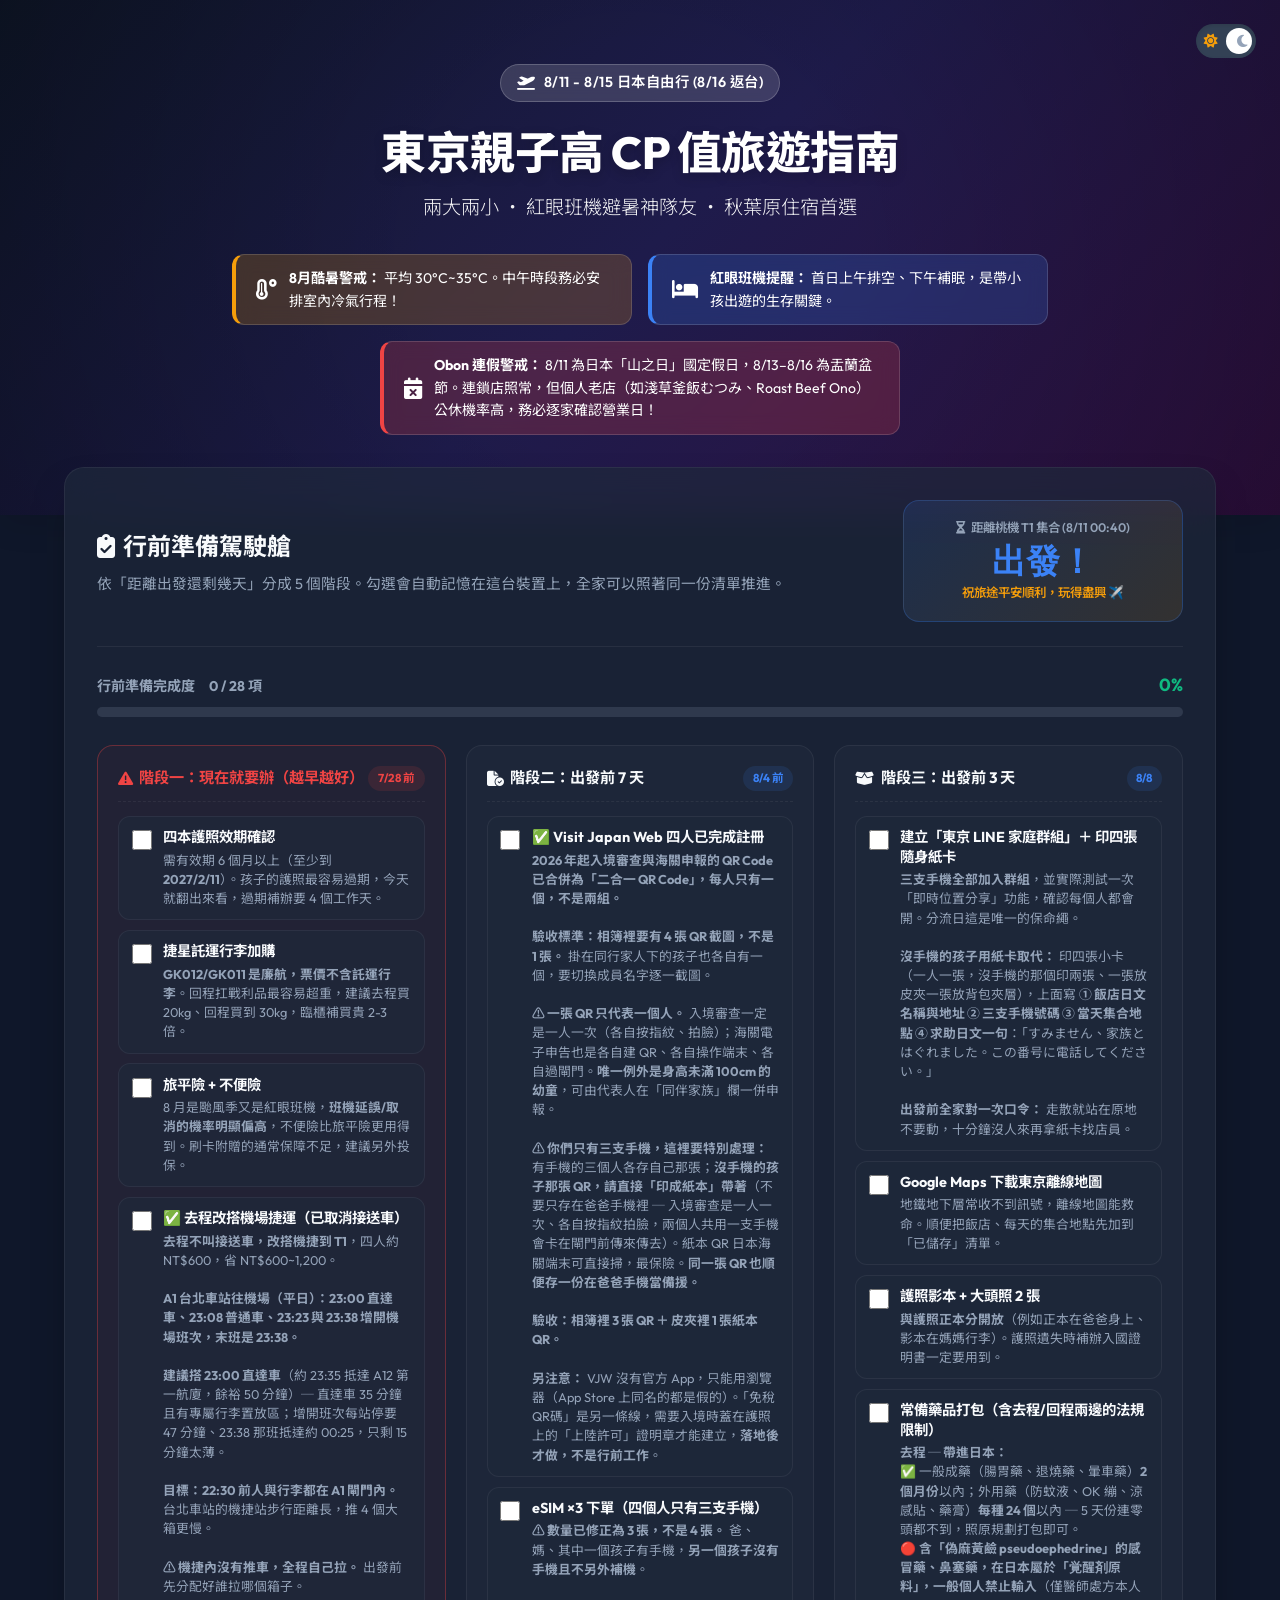
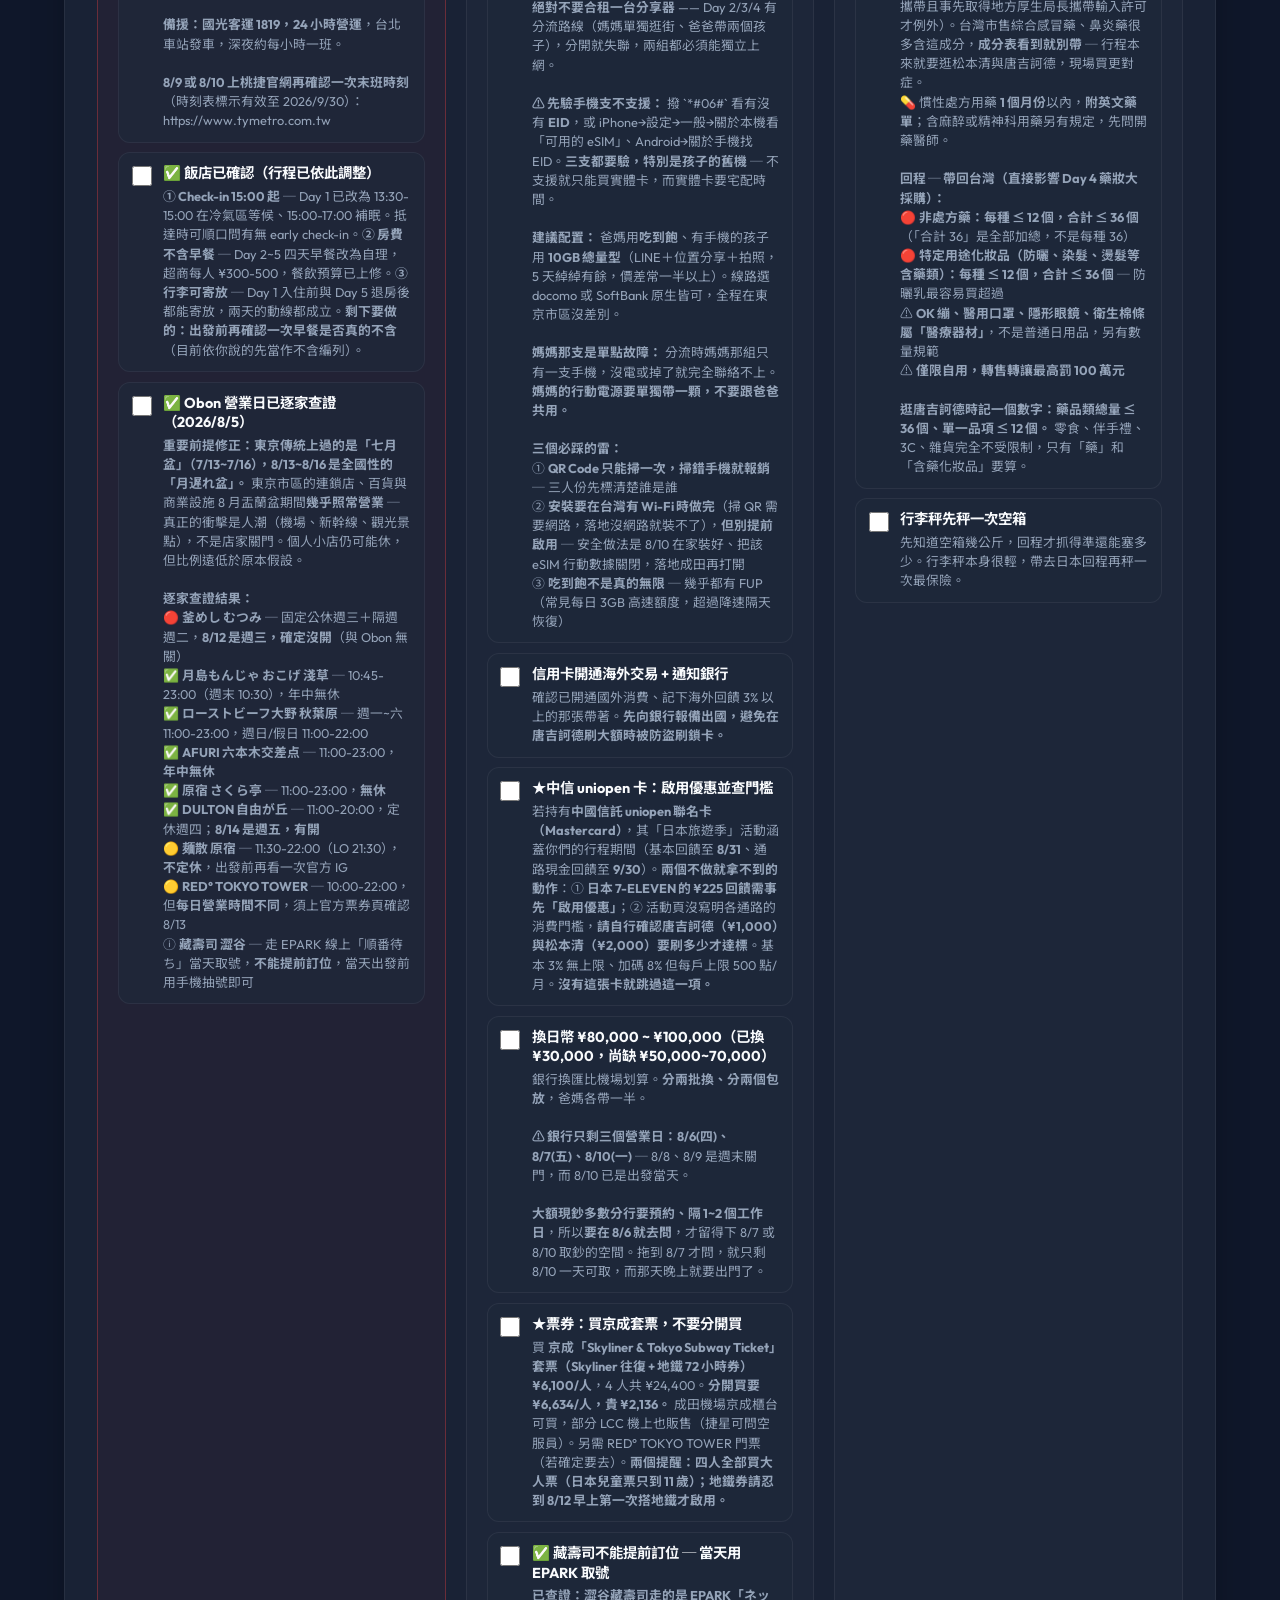
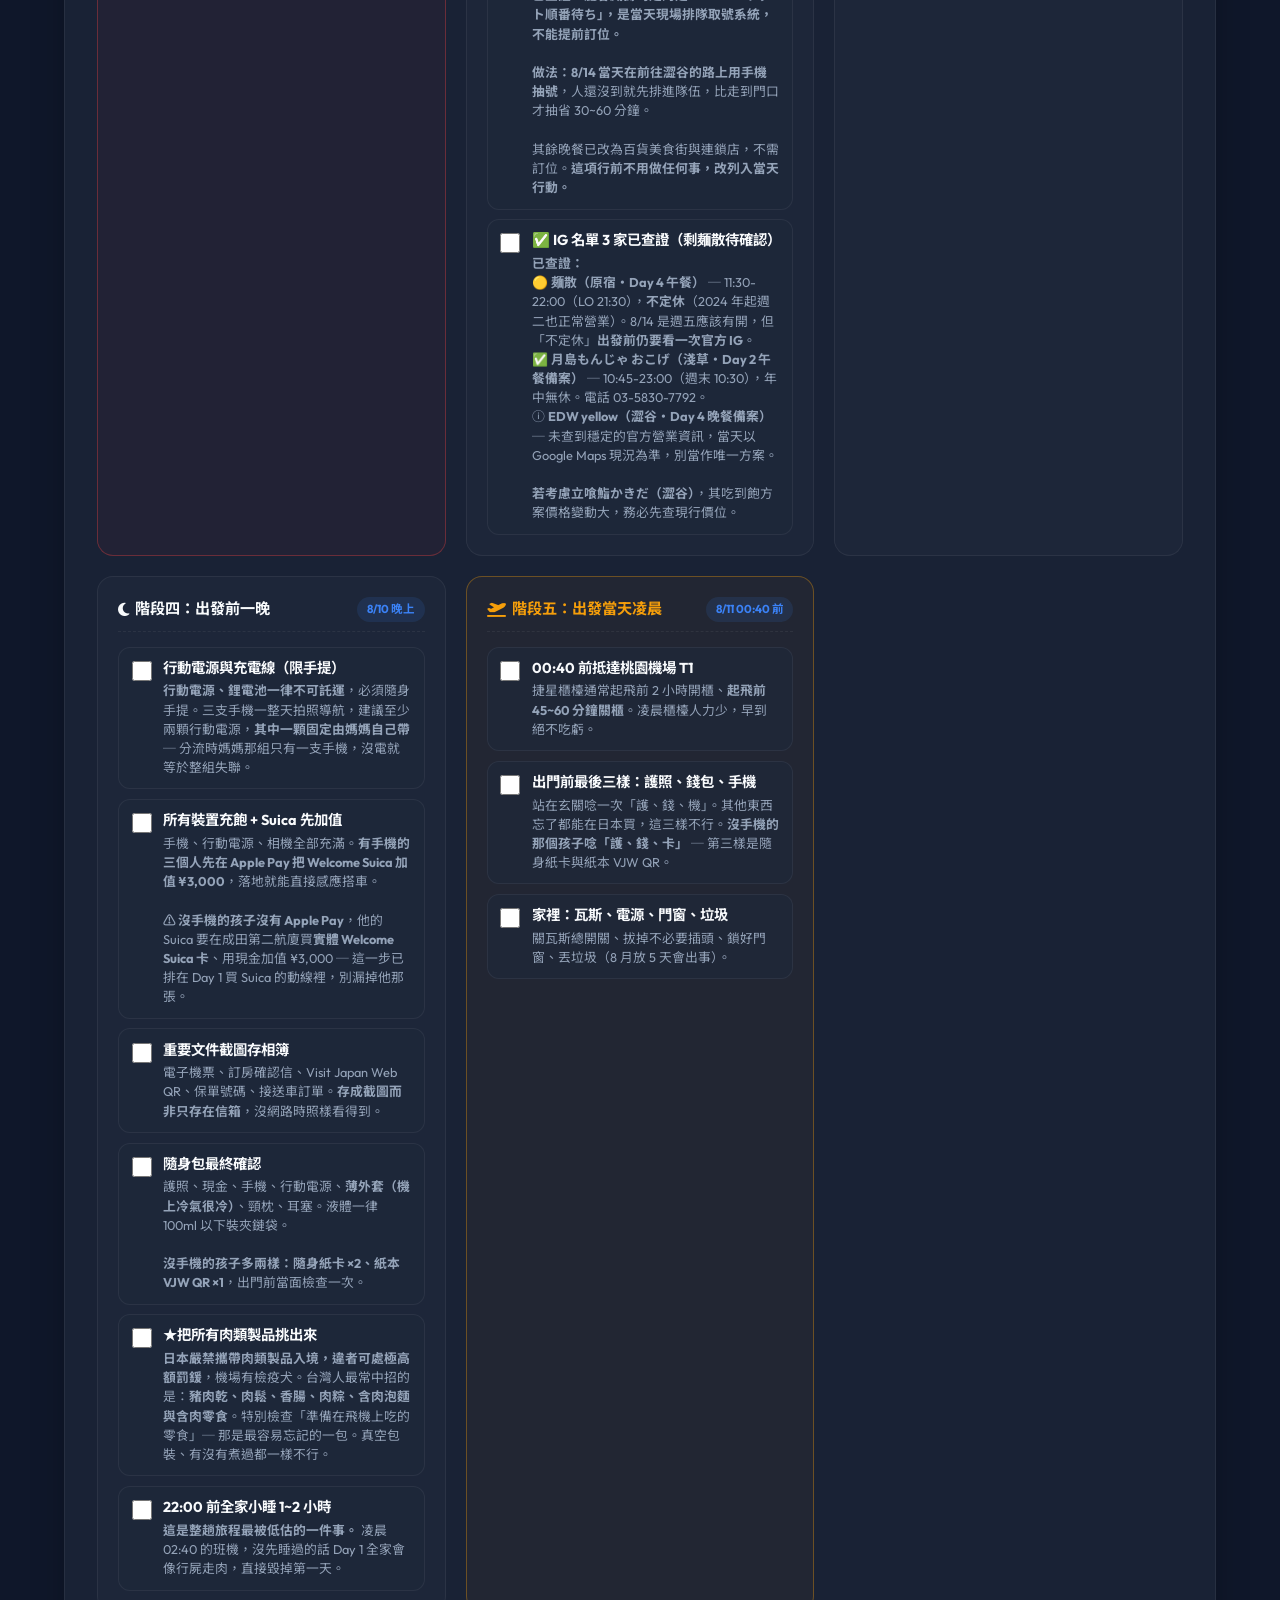
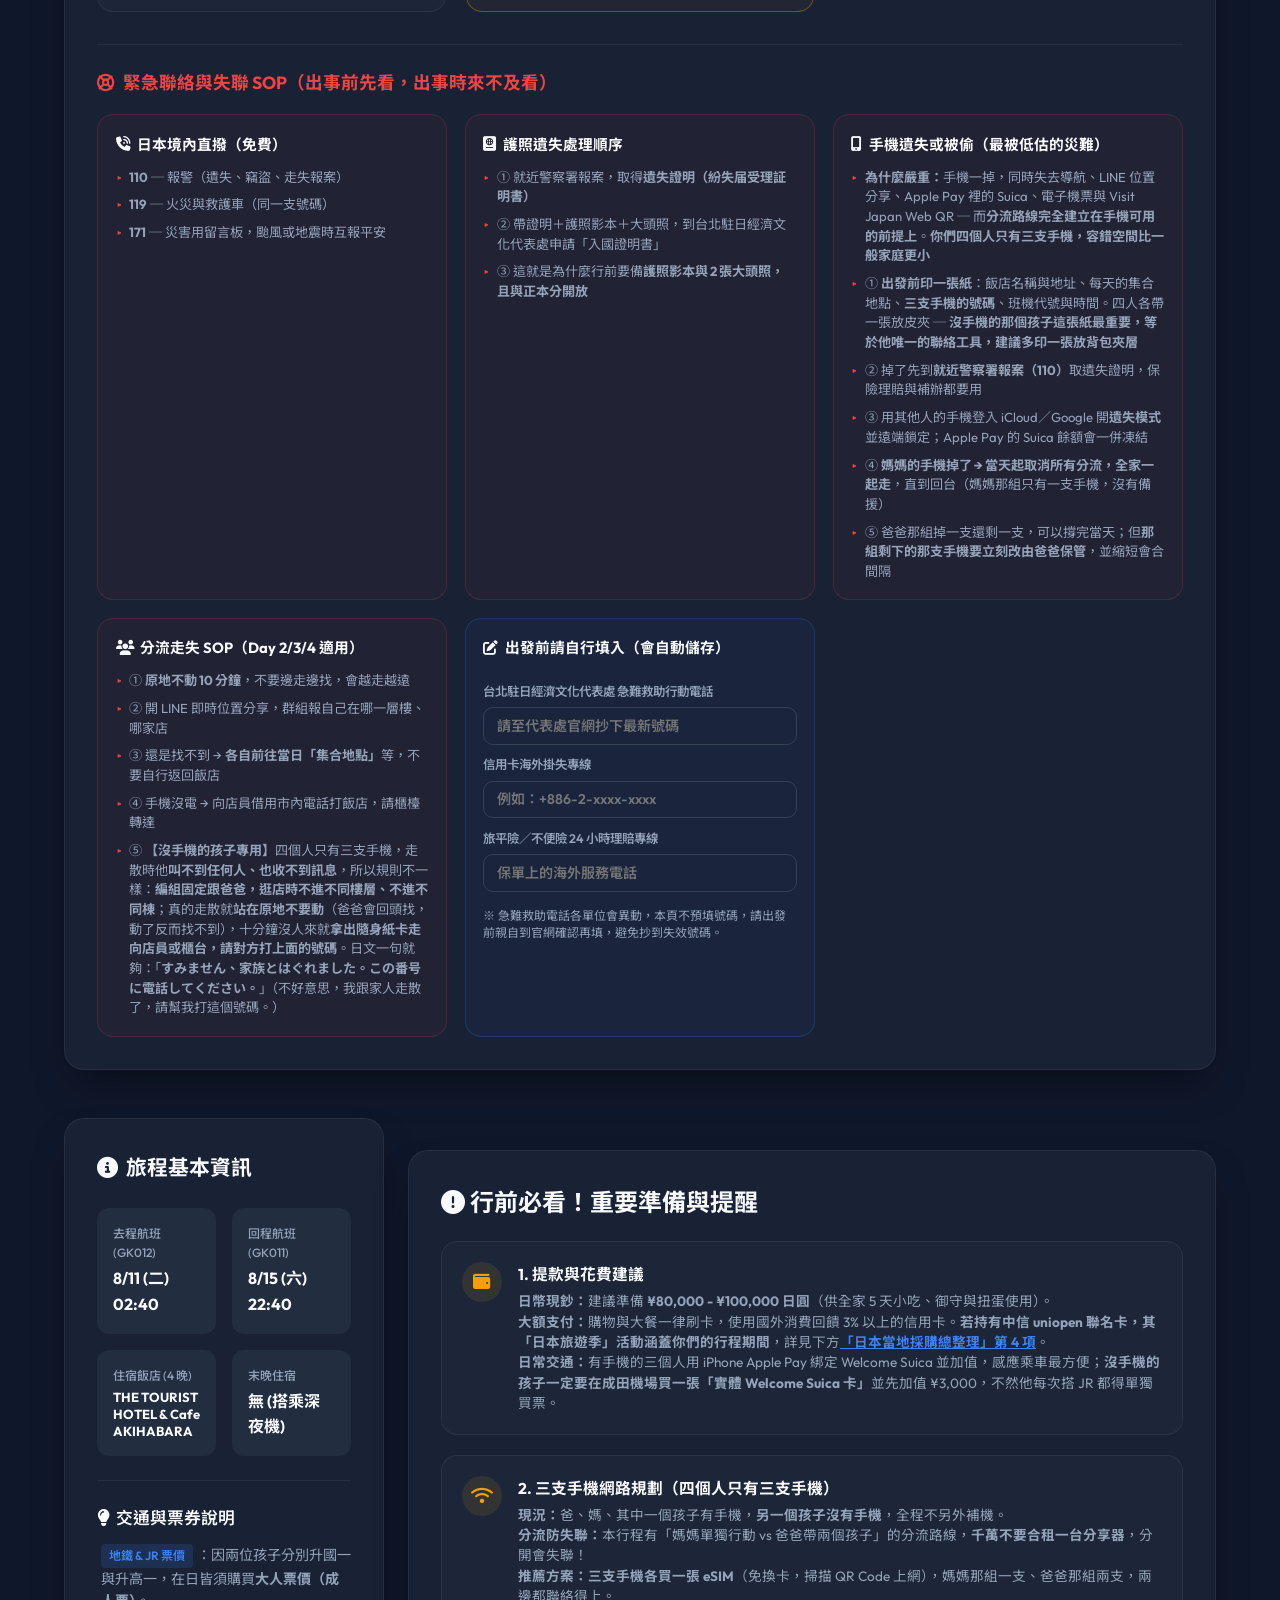
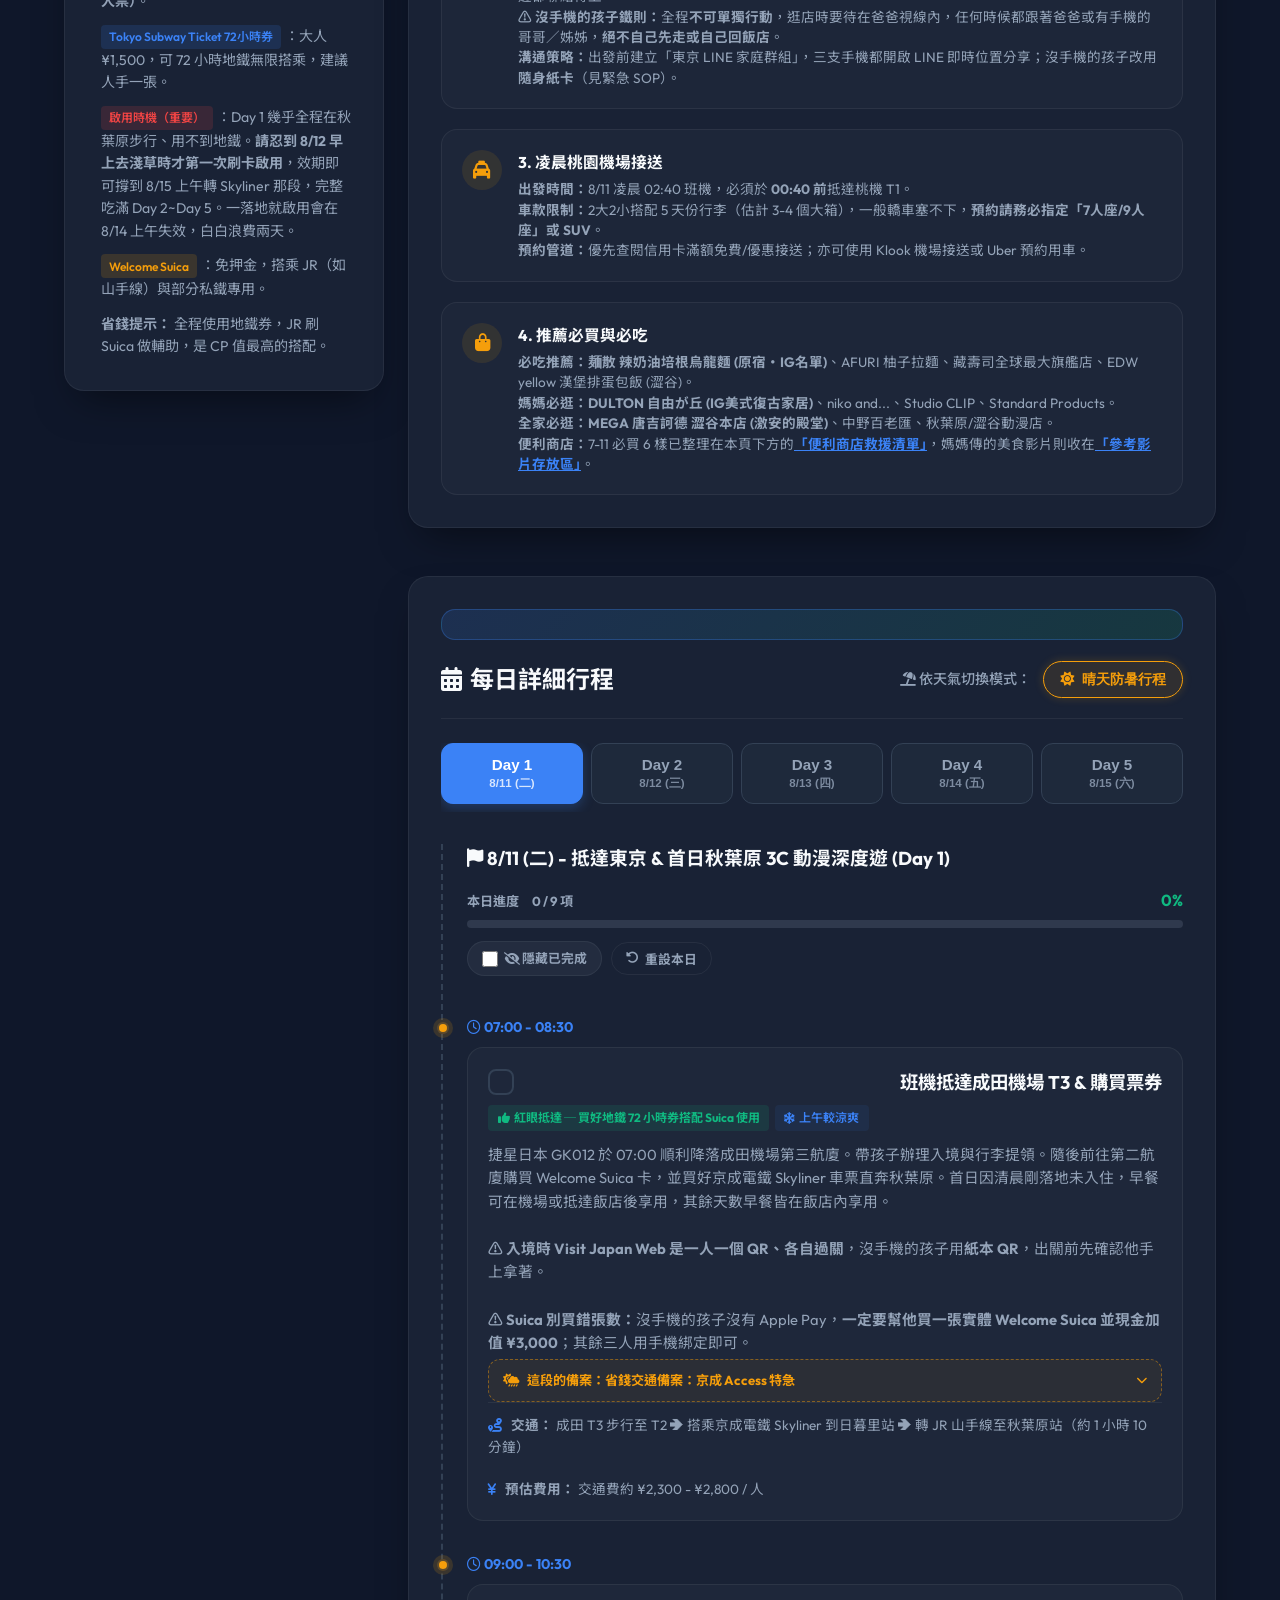
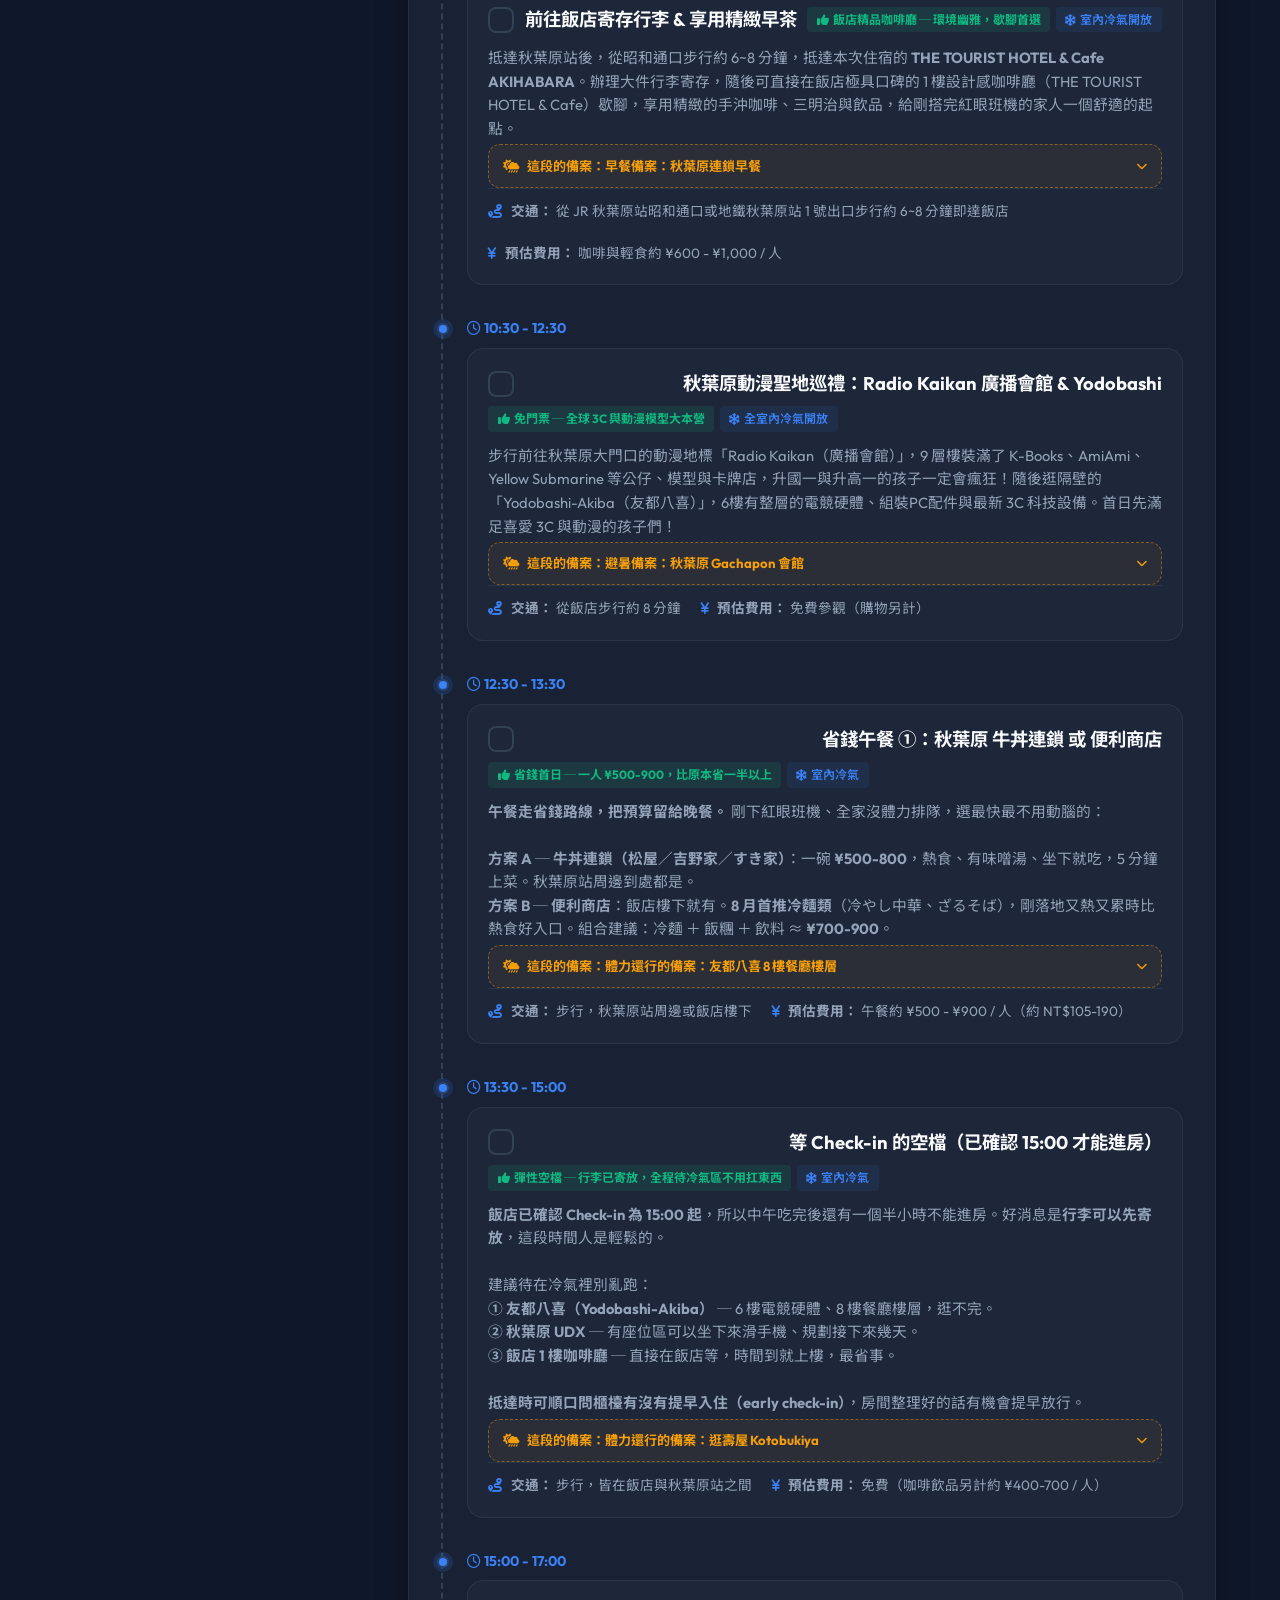
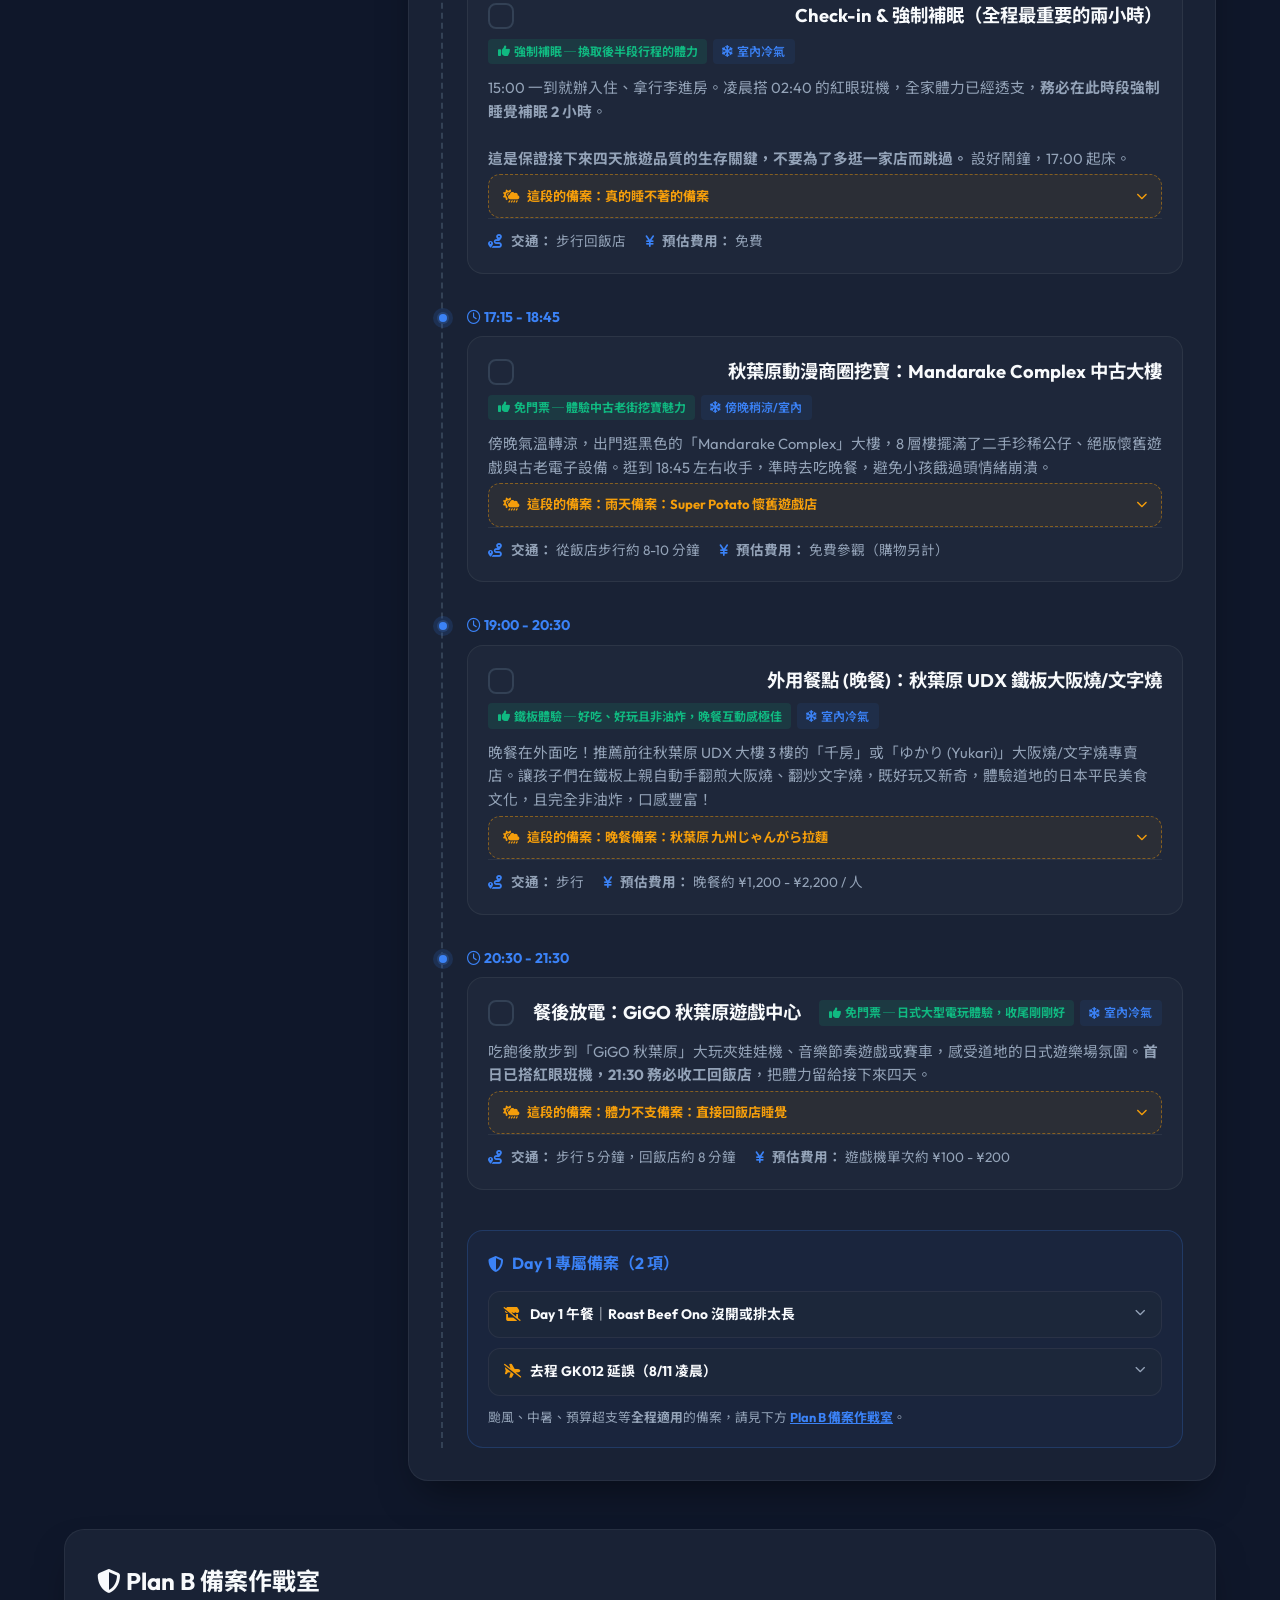
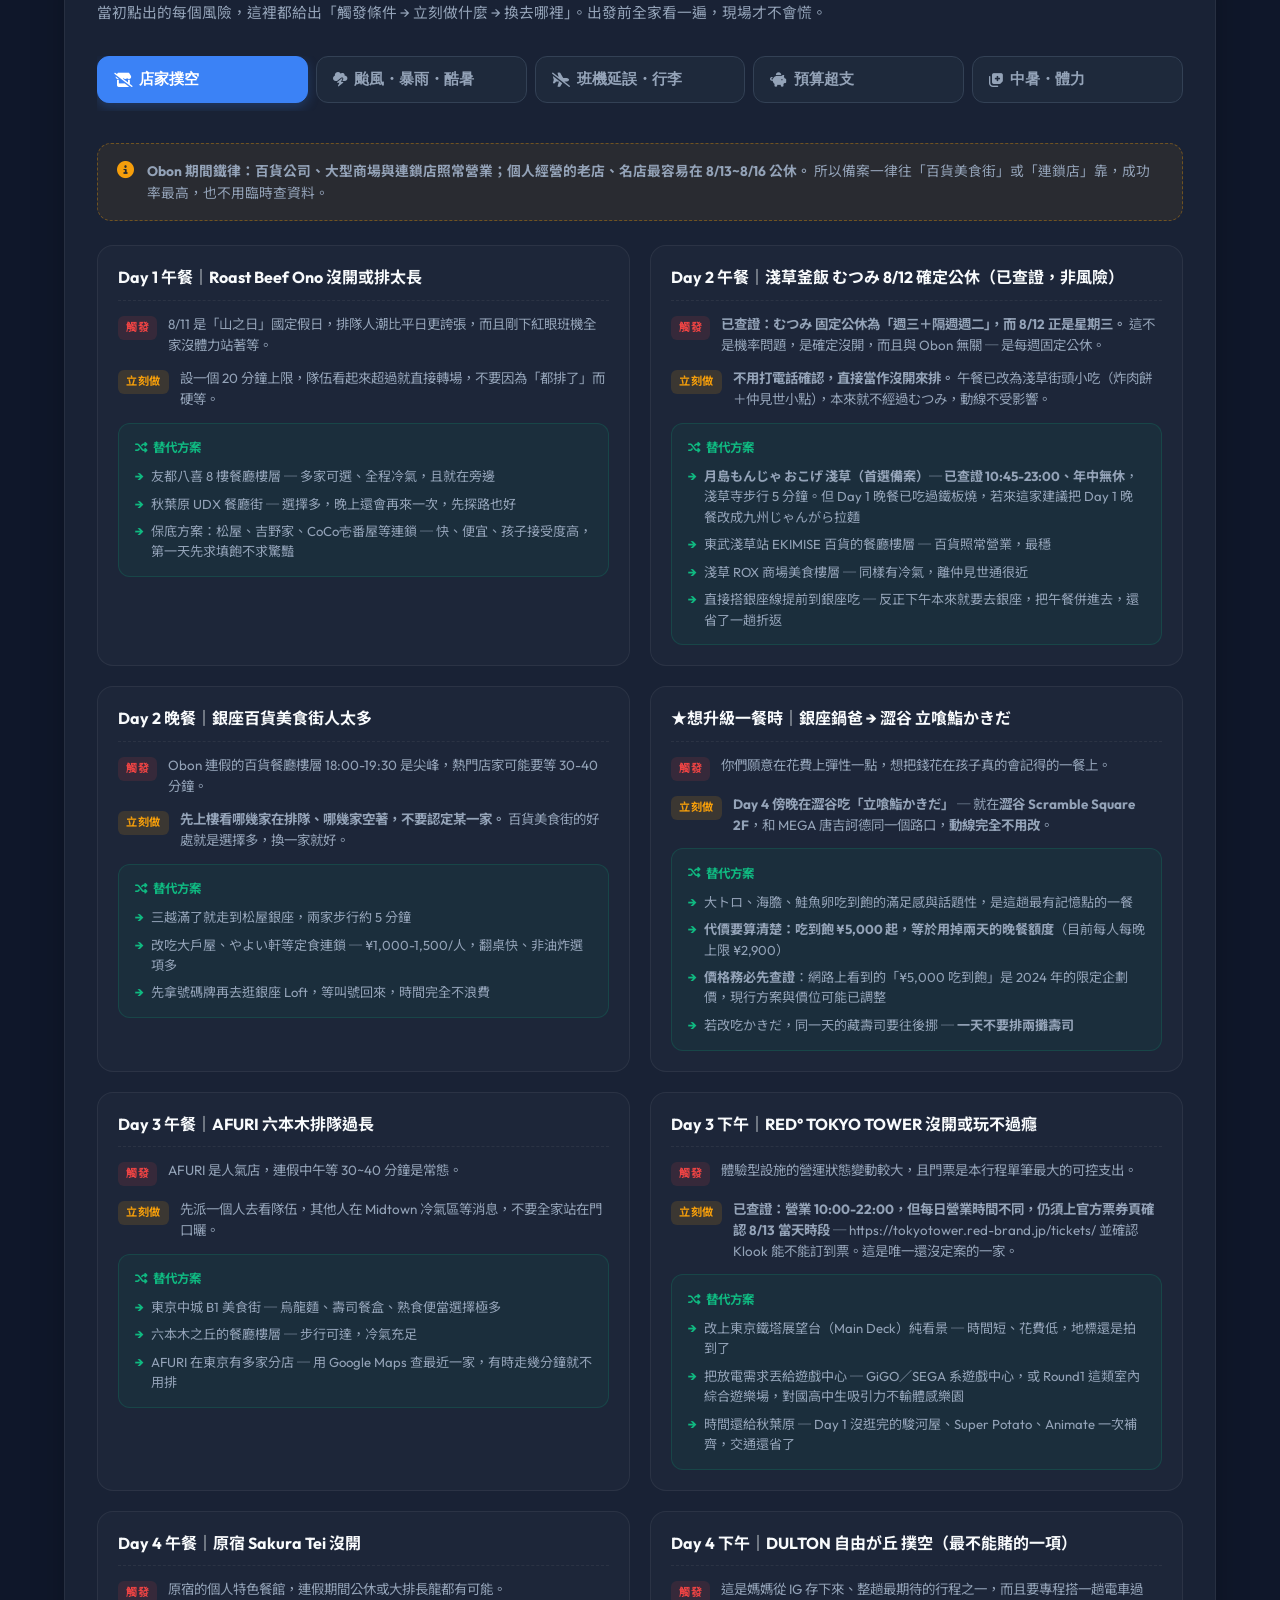
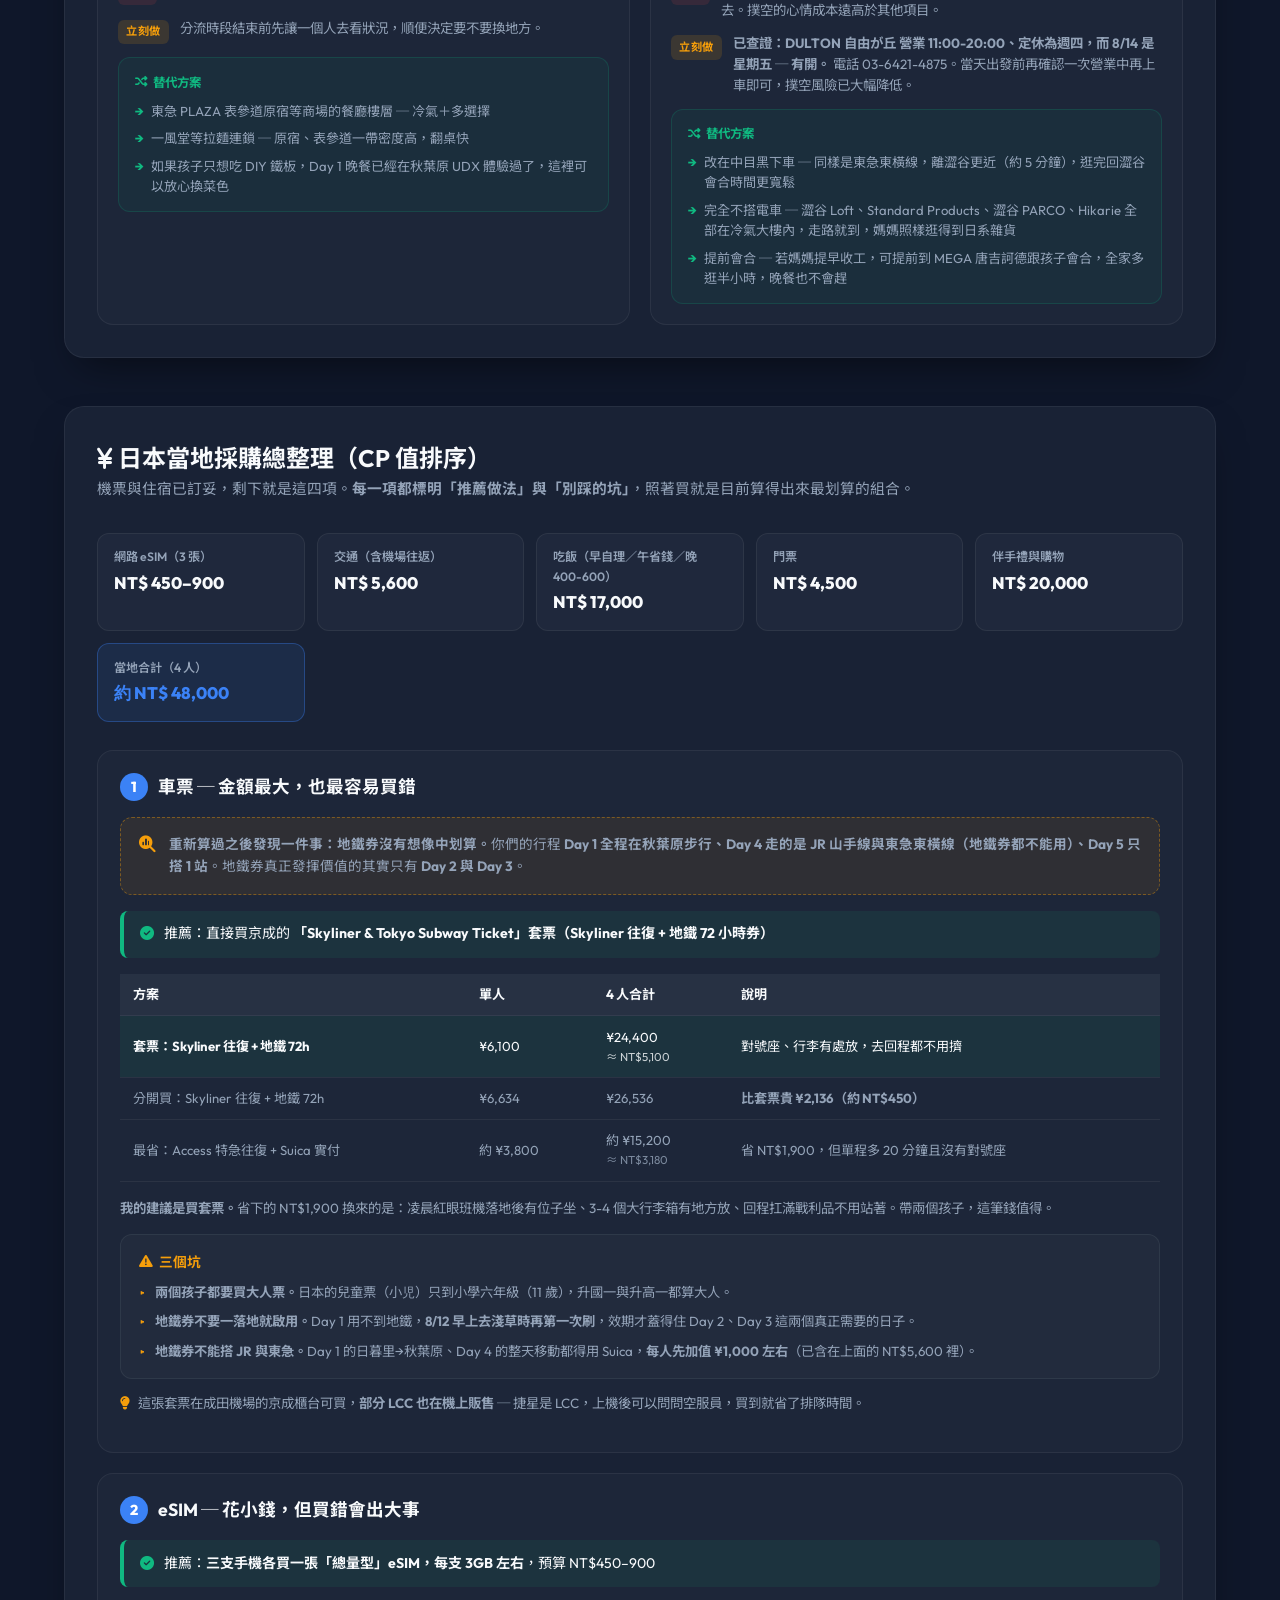
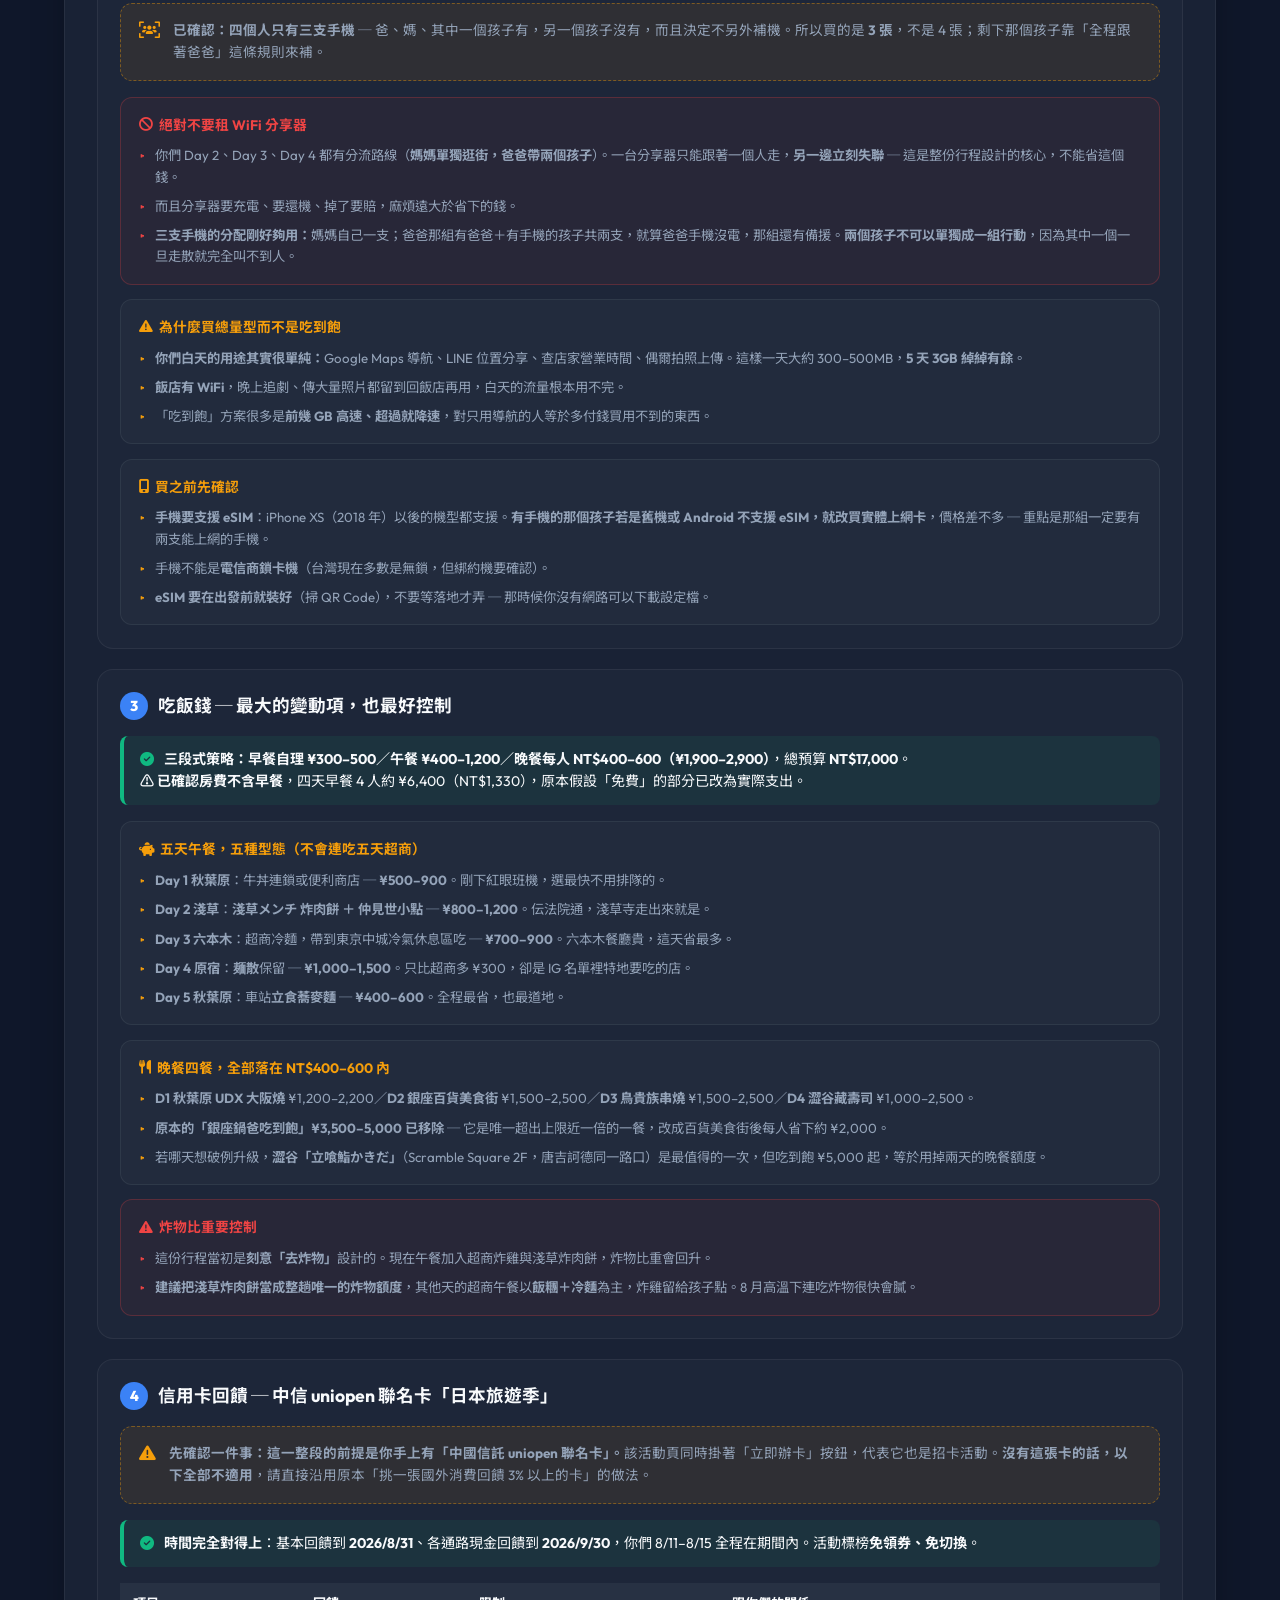
==== index.html @ 53ec0d75 "fix: 修正核心假設 — 四個人只有三支手機 使用者回報：爸、媽、其中一個孩子有手機，另一個孩子沒有，且確認不補機； 分流時沒手機的孩子跟爸爸走。原本整份行程（Day 2/3/4 分流路線與所有緊急" ====
<!DOCTYPE html>
<html lang="zh-TW">
<head>
    <meta charset="UTF-8">
    <meta name="viewport" content="width=device-width, initial-scale=1.0">
    <!-- 本頁含航班、住宿與出遊日期等家庭資訊，僅供分享連結給家人使用，不希望被搜尋引擎收錄。
         若之後想讓它能被 Google 搜到，刪掉下面這一行即可。 -->
    <meta name="robots" content="noindex, nofollow">
    <title>東京 5 天 4 夜親子高 CP 值自由行指南</title>
    <!-- Google Fonts -->
    <link rel="preconnect" href="https://fonts.googleapis.com">
    <link rel="preconnect" href="https://fonts.gstatic.com" crossorigin>
    <link href="https://fonts.googleapis.com/css2?family=Noto+Sans+TC:wght@300;400;500;700&family=Outfit:wght@300;400;600;800&display=swap" rel="stylesheet">
    <!-- FontAwesome for Icons -->
    <link rel="stylesheet" href="https://cdnjs.cloudflare.com/ajax/libs/font-awesome/6.4.0/css/all.min.css">
    <!-- 樣式表同樣加上版本參數排除快取，否則家人手機上的舊 CSS 會讓新版面錯位 -->
    <link rel="stylesheet" href="style.css?v=3.6">
</head>
<body>
    <!-- Theme Toggle -->
    <div class="theme-switch-wrapper">
        <label class="theme-switch" for="checkbox">
            <input type="checkbox" id="checkbox" />
            <div class="slider round">
                <i class="fas fa-sun icon-sun"></i>
                <i class="fas fa-moon icon-moon"></i>
            </div>
        </label>
    </div>

    <!-- Hero Header -->
    <header class="hero-header">
        <div class="hero-overlay"></div>
        <div class="hero-content">
            <span class="hero-tag"><i class="fas fa-plane-departure"></i> 8/11 - 8/15 日本自由行 (8/16 返台)</span>
            <h1>東京親子高 CP 值旅遊指南</h1>
            <p class="hero-subtitle">兩大兩小 ‧ 紅眼班機避暑神隊友 ‧ 秋葉原住宿首選</p>
            
            <div class="quick-alerts">
                <div class="alert-badge heat-warning">
                    <i class="fas fa-temperature-high"></i>
                    <span><strong>8月酷暑警戒：</strong> 平均 30°C~35°C。中午時段務必安排室內冷氣行程！</span>
                </div>
                <div class="alert-badge redeye-info">
                    <i class="fas fa-bed"></i>
                    <span><strong>紅眼班機提醒：</strong> 首日上午排空、下午補眠，是帶小孩出遊的生存關鍵。</span>
                </div>
                <div class="alert-badge obon-warning">
                    <i class="fas fa-calendar-times"></i>
                    <span><strong>Obon 連假警戒：</strong> 8/11 為日本「山之日」國定假日，8/13–8/16 為盂蘭盆節。連鎖店照常，但個人老店（如淺草釜飯むつみ、Roast Beef Ono）公休機率高，務必逐家確認營業日！</span>
                </div>
            </div>
        </div>
    </header>

    <!-- Main Container -->
    <main class="main-container">
        <!-- Pre-trip Preparation Cockpit (行前準備駕駛艙 / v1.8) -->
        <section class="prep-section card collapsible" id="prep">
            <div class="prep-header">
                <div class="prep-header-text">
                    <h2><i class="fas fa-clipboard-check"></i> 行前準備駕駛艙
                        <button class="collapse-btn" type="button" data-collapse="prep"><i class="fas fa-chevron-up"></i><span>收合</span></button>
                    </h2>
                    <p class="section-desc">依「距離出發還剩幾天」分成 5 個階段。勾選會自動記憶在這台裝置上，全家可以照著同一份清單推進。</p>
                </div>
                <div class="countdown-box">
                    <span class="countdown-label"><i class="fas fa-hourglass-half"></i> 距離桃機 T1 集合 (8/11 00:40)</span>
                    <span class="countdown-value" id="countdown-value">--</span>
                    <span class="countdown-sub" id="countdown-sub">計算中…</span>
                </div>
            </div>

            <div class="prep-progress">
                <div class="prep-progress-top">
                    <span id="prep-progress-text">行前準備完成度</span>
                    <span id="prep-progress-pct">0%</span>
                </div>
                <div class="prep-progress-bar"><div class="prep-progress-fill" id="prep-progress-fill"></div></div>
            </div>

            <div class="collapsed-hint">
                <i class="fas fa-hand-pointer"></i> 裡面有 <strong>5 階段 28 項待辦清單</strong>與<strong>緊急聯絡 SOP</strong>。上方進度條會持續顯示完成度，需要時按右上角「展開」即可。
            </div>

            <div class="collapsible-body">
            <div class="prep-grid" id="prep-checklist">
                <!-- Dynamically populated by app.js -->
            </div>

            <!-- Emergency & Lost-contact SOP -->
            <div class="emergency-block">
                <h3><i class="fas fa-life-ring"></i> 緊急聯絡與失聯 SOP（出事前先看，出事時來不及看）</h3>
                <div class="emergency-grid">
                    <div class="emergency-card">
                        <h4><i class="fas fa-phone-volume"></i> 日本境內直撥（免費）</h4>
                        <ul>
                            <li><strong>110</strong> ─ 報警（遺失、竊盜、走失報案）</li>
                            <li><strong>119</strong> ─ 火災與救護車（同一支號碼）</li>
                            <li><strong>171</strong> ─ 災害用留言板，颱風或地震時互報平安</li>
                        </ul>
                    </div>
                    <div class="emergency-card">
                        <h4><i class="fas fa-passport"></i> 護照遺失處理順序</h4>
                        <ul>
                            <li>① 就近警察署報案，取得<strong>遺失證明（紛失届受理証明書）</strong></li>
                            <li>② 帶證明＋護照影本＋大頭照，到台北駐日經濟文化代表處申請「入國證明書」</li>
                            <li>③ 這就是為什麼行前要備<strong>護照影本與 2 張大頭照，且與正本分開放</strong></li>
                        </ul>
                    </div>
                    <div class="emergency-card">
                        <h4><i class="fas fa-mobile-screen-button"></i> 手機遺失或被偷（最被低估的災難）</h4>
                        <ul>
                            <li><strong>為什麼嚴重：</strong>手機一掉，同時失去導航、LINE 位置分享、Apple Pay 裡的 Suica、電子機票與 Visit Japan Web QR ─ 而<strong>分流路線完全建立在手機可用的前提上</strong>。<strong>你們四個人只有三支手機，容錯空間比一般家庭更小</strong></li>
                            <li>① <strong>出發前印一張紙</strong>：飯店名稱與地址、每天的集合地點、<strong>三支手機的號碼</strong>、班機代號與時間。四人各帶一張放皮夾 ─ <strong>沒手機的那個孩子這張紙最重要，等於他唯一的聯絡工具，建議多印一張放背包夾層</strong></li>
                            <li>② 掉了先到<strong>就近警察署報案（110）</strong>取遺失證明，保險理賠與補辦都要用</li>
                            <li>③ 用其他人的手機登入 iCloud／Google 開<strong>遺失模式</strong>並遠端鎖定；Apple Pay 的 Suica 餘額會一併凍結</li>
                            <li>④ <strong>媽媽的手機掉了 → 當天起取消所有分流，全家一起走</strong>，直到回台（媽媽那組只有一支手機，沒有備援）</li>
                            <li>⑤ 爸爸那組掉一支還剩一支，可以撐完當天；但<strong>那組剩下的那支手機要立刻改由爸爸保管</strong>，並縮短會合間隔</li>
                        </ul>
                    </div>
                    <div class="emergency-card">
                        <h4><i class="fas fa-users"></i> 分流走失 SOP（Day 2/3/4 適用）</h4>
                        <ul>
                            <li>① <strong>原地不動 10 分鐘</strong>，不要邊走邊找，會越走越遠</li>
                            <li>② 開 LINE 即時位置分享，群組報自己在哪一層樓、哪家店</li>
                            <li>③ 還是找不到 → <strong>各自前往當日「集合地點」</strong>等，不要自行返回飯店</li>
                            <li>④ 手機沒電 → 向店員借用市內電話打飯店，請櫃檯轉達</li>
                            <li>⑤ <strong>【沒手機的孩子專用】</strong>四個人只有三支手機，走散時他<strong>叫不到任何人、也收不到訊息</strong>，所以規則不一樣：<strong>編組固定跟爸爸，逛店時不進不同樓層、不進不同棟</strong>；真的走散就<strong>站在原地不要動</strong>（爸爸會回頭找，動了反而找不到），十分鐘沒人來就<strong>拿出隨身紙卡走向店員或櫃台，請對方打上面的號碼</strong>。日文一句就夠：「<strong>すみません、家族とはぐれました。この番号に電話してください。</strong>」（不好意思，我跟家人走散了，請幫我打這個號碼。）</li>
                        </ul>
                    </div>
                    <div class="emergency-card fill-in">
                        <h4><i class="fas fa-pen-to-square"></i> 出發前請自行填入（會自動儲存）</h4>
                        <label for="em-office">台北駐日經濟文化代表處 急難救助行動電話</label>
                        <input type="text" id="em-office" placeholder="請至代表處官網抄下最新號碼">
                        <label for="em-card">信用卡海外掛失專線</label>
                        <input type="text" id="em-card" placeholder="例如：+886-2-xxxx-xxxx">
                        <label for="em-insurance">旅平險／不便險 24 小時理賠專線</label>
                        <input type="text" id="em-insurance" placeholder="保單上的海外服務電話">
                        <p class="fill-in-note">※ 急難救助電話各單位會異動，本頁不預填號碼，請出發前親自到官網確認再填，避免抄到失效號碼。</p>
                    </div>
                </div>
            </div>
            </div><!-- /.collapsible-body -->
        </section>

        <!-- Sidebar Quick Navigation & Stats -->
        <section class="overview-section card collapsible" id="overview">
            <div class="card-body">
                <h2><i class="fas fa-info-circle"></i> 旅程基本資訊
                    <button class="collapse-btn" type="button" data-collapse="overview"><i class="fas fa-chevron-up"></i><span>收合</span></button>
                </h2>
                <div class="stats-grid">
                    <div class="stat-item">
                        <span class="stat-label">去程航班 (GK012)</span>
                        <span class="stat-val">8/11 (二) 02:40</span>
                    </div>
                    <div class="stat-item">
                        <span class="stat-label">回程航班 (GK011)</span>
                        <span class="stat-val">8/15 (六) 22:40</span>
                    </div>
                    <div class="stat-item">
                        <span class="stat-label">住宿飯店 (4 晚)</span>
                        <span class="stat-val" style="font-size: 0.82rem; line-height: 1.3; font-weight: 700; word-break: break-all;">THE TOURIST HOTEL & Cafe AKIHABARA</span>
                    </div>
                    <div class="stat-item">
                        <span class="stat-label">末晚住宿</span>
                        <span class="stat-val">無 (搭乘深夜機)</span>
                    </div>
                </div>
                
                <div class="collapsed-hint">
                    <i class="fas fa-hand-pointer"></i> 收合了<strong>交通與票券說明</strong>（含地鐵券的啟用時機提醒）。需要時按「展開」。
                </div>

                <div class="quick-tips-box collapsible-body">
                    <h3><i class="fas fa-lightbulb"></i> 交通與票券說明</h3>
                    <ul>
                        <li><span class="badge badge-primary">地鐵 & JR 票價</span>：因兩位孩子分別升國一與升高一，在日皆須購買<strong>大人票價（成人票）</strong>。</li>
                        <li><span class="badge badge-primary">Tokyo Subway Ticket 72小時券</span>：大人 ¥1,500，可 72 小時地鐵無限搭乘，建議人手一張。</li>
                        <li><span class="badge badge-warn">啟用時機（重要）</span>：Day 1 幾乎全程在秋葉原步行、用不到地鐵。<strong>請忍到 8/12 早上去淺草時才第一次刷卡啟用</strong>，效期即可撐到 8/15 上午轉 Skyliner 那段，完整吃滿 Day 2~Day 5。一落地就啟用會在 8/14 上午失效，白白浪費兩天。</li>
                        <li><span class="badge badge-accent">Welcome Suica</span>：免押金，搭乘 JR（如山手線）與部分私鐵專用。</li>
                        <li><strong>省錢提示：</strong> 全程使用地鐵券，JR 刷 Suica 做輔助，是 CP 值最高的搭配。</li>
                    </ul>
                </div>
            </div>
        </section>

        <!-- Pre-trip Important Reminders Section -->
        <section class="reminders-section card collapsible" id="reminders" style="margin-top: 2rem;">
            <h2><i class="fas fa-exclamation-circle"></i> 行前必看！重要準備與提醒
                <button class="collapse-btn" type="button" data-collapse="reminders"><i class="fas fa-chevron-up"></i><span>收合</span></button>
            </h2>
            <div class="collapsed-hint">
                <i class="fas fa-hand-pointer"></i> 裡面有<strong>提款與花費、三支手機網路規劃（含沒手機那個孩子的鐵則）、凌晨機場接送、必買必吃</strong>四張卡。按右上角「展開」查看。
            </div>
            <div class="survival-guide-container collapsible-body" style="margin-top: 1.25rem;">
                <div class="survival-item">
                    <div class="survival-icon" style="background: rgba(245, 158, 11, 0.1); color: var(--accent);"><i class="fas fa-wallet"></i></div>
                    <div class="survival-text">
                        <h4>1. 提款與花費建議</h4>
                        <p>
                            <strong>日幣現鈔：</strong>建議準備 <strong>¥80,000 - ¥100,000 日圓</strong>（供全家 5 天小吃、御守與扭蛋使用）。<br>
                            <strong>大額支付：</strong>購物與大餐一律刷卡，使用國外消費回饋 3% 以上的信用卡。<strong>若持有中信 uniopen 聯名卡，其「日本旅遊季」活動涵蓋你們的行程期間</strong>，詳見下方<a href="#local" style="color: var(--primary); font-weight: 700;">「日本當地採購總整理」第 4 項</a>。<br>
                            <strong>日常交通：</strong>有手機的三個人用 iPhone Apple Pay 綁定 Welcome Suica 並加值，感應乘車最方便；<strong>沒手機的孩子一定要在成田機場買一張「實體 Welcome Suica 卡」</strong>並先加值 ¥3,000，不然他每次搭 JR 都得單獨買票。
                        </p>
                    </div>
                </div>
                <div class="survival-item">
                    <div class="survival-icon" style="background: rgba(245, 158, 11, 0.1); color: var(--accent);"><i class="fas fa-wifi"></i></div>
                    <div class="survival-text">
                        <h4>2. 三支手機網路規劃（四個人只有三支手機）</h4>
                        <p>
                            <strong>現況：</strong>爸、媽、其中一個孩子有手機，<strong>另一個孩子沒有手機</strong>，全程不另外補機。<br>
                            <strong>分流防失聯：</strong>本行程有「媽媽單獨行動 vs 爸爸帶兩個孩子」的分流路線，<strong>千萬不要合租一台分享器</strong>，分開會失聯！<br>
                            <strong>推薦方案：</strong><strong>三支手機各買一張 eSIM</strong>（免換卡，掃描 QR Code 上網），媽媽那組一支、爸爸那組兩支，兩邊都聯絡得上。<br>
                            <strong>⚠️ 沒手機的孩子鐵則：</strong>全程<strong>不可單獨行動</strong>，逛店時要待在爸爸視線內，任何時候都跟著爸爸或有手機的哥哥／姊姊，<strong>絕不自己先走或自己回飯店</strong>。<br>
                            <strong>溝通策略：</strong>出發前建立「東京 LINE 家庭群組」，三支手機都開啟 LINE 即時位置分享；沒手機的孩子改用<strong>隨身紙卡</strong>（見緊急 SOP）。
                        </p>
                    </div>
                </div>
                <div class="survival-item">
                    <div class="survival-icon" style="background: rgba(245, 158, 11, 0.1); color: var(--accent);"><i class="fas fa-taxi"></i></div>
                    <div class="survival-text">
                        <h4>3. 凌晨桃園機場接送</h4>
                        <p>
                            <strong>出發時間：</strong>8/11 凌晨 02:40 班機，必須於 <strong>00:40 前</strong>抵達桃機 T1。<br>
                            <strong>車款限制：</strong>2大2小搭配 5 天份行李（估計 3-4 個大箱），一般轎車塞不下，<strong>預約請務必指定「7人座/9人座」或 SUV</strong>。<br>
                            <strong>預約管道：</strong>優先查閱信用卡滿額免費/優惠接送；亦可使用 Klook 機場接送或 Uber 預約用車。
                        </p>
                    </div>
                </div>
                <div class="survival-item">
                    <div class="survival-icon" style="background: rgba(245, 158, 11, 0.1); color: var(--accent);"><i class="fas fa-shopping-bag"></i></div>
                    <div class="survival-text">
                        <h4>4. 推薦必買與必吃</h4>
                        <p>
                            <strong>必吃推薦：</strong><strong>麺散 辣奶油培根烏龍麵 (原宿・IG名單)</strong>、AFURI 柚子拉麵、藏壽司全球最大旗艦店、EDW yellow 漢堡排蛋包飯 (澀谷)。<br>
                            <strong>媽媽必逛：</strong><strong>DULTON 自由が丘 (IG美式復古家居)</strong>、niko and...、Studio CLIP、Standard Products。<br>
                            <strong>全家必逛：</strong><strong>MEGA 唐吉訶德 澀谷本店 (激安的殿堂)</strong>、中野百老匯、秋葉原/澀谷動漫店。<br>
                            <strong>便利商店：</strong>7-11 必買 6 樣已整理在本頁下方的<a href="#konbini" style="color: var(--primary); font-weight: 700;">「便利商店救援清單」</a>，媽媽傳的美食影片則收在<a href="refs.html" style="color: var(--primary); font-weight: 700;">「參考影片存放區」</a>。
                        </p>
                    </div>
                </div>
            </div>
        </section>

        <!-- Itinerary Section -->
        <section class="itinerary-section card" id="itinerary">
            <div id="today-banner" class="today-banner" hidden></div>
            <div class="itinerary-header">
                <h2><i class="fas fa-calendar-alt"></i> 每日詳細行程</h2>
                <div class="route-toggle-wrapper">
                    <span class="toggle-label"><i class="fas fa-umbrella-beach"></i> 依天氣切換模式：</span>
                    <button id="toggle-route-btn" class="btn btn-outline active-sunny">
                        <i class="fas fa-sun icon-sunny"></i> 晴天防暑行程
                    </button>
                </div>
            </div>

            <!-- Day Tabs -->
            <div class="tabs-container">
                <div class="tabs-scroll">
                    <button class="tab-btn active" data-day="1">
                        <span class="tab-day">Day 1</span>
                        <span class="tab-date">8/11 (二)</span>
                    </button>
                    <button class="tab-btn" data-day="2">
                        <span class="tab-day">Day 2</span>
                        <span class="tab-date">8/12 (三)</span>
                    </button>
                    <button class="tab-btn" data-day="3">
                        <span class="tab-day">Day 3</span>
                        <span class="tab-date">8/13 (四)</span>
                    </button>
                    <button class="tab-btn" data-day="4">
                        <span class="tab-day">Day 4</span>
                        <span class="tab-date">8/14 (五)</span>
                    </button>
                    <button class="tab-btn" data-day="5">
                        <span class="tab-day">Day 5</span>
                        <span class="tab-date">8/15 (六)</span>
                    </button>
                </div>
            </div>

            <!-- Day Content Holder -->
            <div id="itinerary-content" class="itinerary-content-wrapper">
                <!-- Will be dynamically populated by JS -->
            </div>
        </section>

        <!-- Plan B Contingency War Room (備案作戰室 / v1.9) -->
        <section class="contingency-section card" id="planb">
            <h2><i class="fas fa-shield-halved"></i> Plan B 備案作戰室</h2>
            <p class="section-desc">當初點出的每個風險，這裡都給出「觸發條件 → 立刻做什麼 → 換去哪裡」。出發前全家看一遍，現場才不會慌。</p>

            <div class="tabs-container">
                <div class="tabs-scroll" id="planb-tabs">
                    <!-- Dynamically populated by app.js -->
                </div>
            </div>

            <div id="planb-content" class="planb-content">
                <!-- Dynamically populated by app.js -->
            </div>
        </section>

        <!-- Local Spending Guide -->
        <section class="local-section card" id="local">
            <h2><i class="fas fa-yen-sign"></i> 日本當地採購總整理（CP 值排序）</h2>
            <p class="section-desc">機票與住宿已訂妥，剩下就是這四項。<strong>每一項都標明「推薦做法」與「別踩的坑」</strong>，照著買就是目前算得出來最划算的組合。</p>

            <div class="local-summary">
                <div class="local-sum-item"><span>網路 eSIM（3 張）</span><strong>NT$ 450–900</strong></div>
                <div class="local-sum-item"><span>交通（含機場往返）</span><strong>NT$ 5,600</strong></div>
                <div class="local-sum-item"><span>吃飯（早自理／午省錢／晚 400-600）</span><strong>NT$ 17,000</strong></div>
                <div class="local-sum-item"><span>門票</span><strong>NT$ 4,500</strong></div>
                <div class="local-sum-item"><span>伴手禮與購物</span><strong>NT$ 20,000</strong></div>
                <div class="local-sum-item total"><span>當地合計（4 人）</span><strong>約 NT$ 48,000</strong></div>
            </div>

            <!-- 1. 交通 -->
            <div class="local-card">
                <h3><span class="local-rank">1</span> 車票 ─ 金額最大，也最容易買錯</h3>

                <div class="local-finding">
                    <i class="fas fa-magnifying-glass-chart"></i>
                    <p><strong>重新算過之後發現一件事：地鐵券沒有想像中划算。</strong>你們的行程 <strong>Day 1 全程在秋葉原步行、Day 4 走的是 JR 山手線與東急東橫線（地鐵券都不能用）、Day 5 只搭 1 站</strong>。地鐵券真正發揮價值的其實只有 <strong>Day 2 與 Day 3</strong>。</p>
                </div>

                <p class="local-verdict"><i class="fas fa-circle-check"></i> 推薦：直接買京成的 <strong>「Skyliner &amp; Tokyo Subway Ticket」套票（Skyliner 往復 + 地鐵 72 小時券）</strong></p>

                <div class="local-table-wrap">
                    <table class="local-table">
                        <thead><tr><th>方案</th><th>單人</th><th>4 人合計</th><th>說明</th></tr></thead>
                        <tbody>
                            <tr class="best">
                                <td><strong>套票：Skyliner 往復 + 地鐵 72h</strong></td>
                                <td>¥6,100</td>
                                <td>¥24,400<br><small>≈ NT$5,100</small></td>
                                <td>對號座、行李有處放，去回程都不用擠</td>
                            </tr>
                            <tr>
                                <td>分開買：Skyliner 往復 + 地鐵 72h</td>
                                <td>¥6,634</td>
                                <td>¥26,536</td>
                                <td><strong>比套票貴 ¥2,136（約 NT$450）</strong></td>
                            </tr>
                            <tr>
                                <td>最省：Access 特急往復 + Suica 實付</td>
                                <td>約 ¥3,800</td>
                                <td>約 ¥15,200<br><small>≈ NT$3,180</small></td>
                                <td>省 NT$1,900，但單程多 20 分鐘且沒有對號座</td>
                            </tr>
                        </tbody>
                    </table>
                </div>

                <p class="local-note"><strong>我的建議是買套票。</strong>省下的 NT$1,900 換來的是：凌晨紅眼班機落地後有位子坐、3-4 個大行李箱有地方放、回程扛滿戰利品不用站著。帶兩個孩子，這筆錢值得。</p>

                <div class="local-traps">
                    <h4><i class="fas fa-triangle-exclamation"></i> 三個坑</h4>
                    <ul>
                        <li><strong>兩個孩子都要買大人票。</strong>日本的兒童票（小児）只到小學六年級（11 歲），升國一與升高一都算大人。</li>
                        <li><strong>地鐵券不要一落地就啟用。</strong>Day 1 用不到地鐵，<strong>8/12 早上去淺草時再第一次刷</strong>，效期才蓋得住 Day 2、Day 3 這兩個真正需要的日子。</li>
                        <li><strong>地鐵券不能搭 JR 與東急。</strong>Day 1 的日暮里→秋葉原、Day 4 的整天移動都得用 Suica，<strong>每人先加值 ¥1,000 左右</strong>（已含在上面的 NT$5,600 裡）。</li>
                    </ul>
                </div>

                <p class="local-note"><i class="fas fa-lightbulb"></i> 這張套票在成田機場的京成櫃台可買，<strong>部分 LCC 也在機上販售</strong> ─ 捷星是 LCC，上機後可以問問空服員，買到就省了排隊時間。</p>
            </div>

            <!-- 2. eSIM -->
            <div class="local-card">
                <h3><span class="local-rank">2</span> eSIM ─ 花小錢，但買錯會出大事</h3>

                <p class="local-verdict"><i class="fas fa-circle-check"></i> 推薦：<strong>三支手機各買一張「總量型」eSIM，每支 3GB 左右</strong>，預算 NT$450–900</p>

                <div class="local-finding">
                    <i class="fas fa-users-viewfinder"></i>
                    <p><strong>已確認：四個人只有三支手機</strong> ─ 爸、媽、其中一個孩子有，另一個孩子沒有，而且決定不另外補機。所以買的是 <strong>3 張</strong>，不是 4 張；剩下那個孩子靠「全程跟著爸爸」這條規則來補。</p>
                </div>

                <div class="local-traps danger">
                    <h4><i class="fas fa-ban"></i> 絕對不要租 WiFi 分享器</h4>
                    <ul>
                        <li>你們 Day 2、Day 3、Day 4 都有分流路線（<strong>媽媽單獨逛街，爸爸帶兩個孩子</strong>）。一台分享器只能跟著一個人走，<strong>另一邊立刻失聯</strong> ─ 這是整份行程設計的核心，不能省這個錢。</li>
                        <li>而且分享器要充電、要還機、掉了要賠，麻煩遠大於省下的錢。</li>
                        <li><strong>三支手機的分配剛好夠用：</strong>媽媽自己一支；爸爸那組有爸爸＋有手機的孩子共兩支，就算爸爸手機沒電，那組還有備援。<strong>兩個孩子不可以單獨成一組行動</strong>，因為其中一個一旦走散就完全叫不到人。</li>
                    </ul>
                </div>

                <div class="local-traps">
                    <h4><i class="fas fa-triangle-exclamation"></i> 為什麼買總量型而不是吃到飽</h4>
                    <ul>
                        <li><strong>你們白天的用途其實很單純：</strong>Google Maps 導航、LINE 位置分享、查店家營業時間、偶爾拍照上傳。這樣一天大約 300–500MB，<strong>5 天 3GB 綽綽有餘</strong>。</li>
                        <li><strong>飯店有 WiFi</strong>，晚上追劇、傳大量照片都留到回飯店再用，白天的流量根本用不完。</li>
                        <li>「吃到飽」方案很多是<strong>前幾 GB 高速、超過就降速</strong>，對只用導航的人等於多付錢買用不到的東西。</li>
                    </ul>
                </div>

                <div class="local-traps">
                    <h4><i class="fas fa-mobile-screen"></i> 買之前先確認</h4>
                    <ul>
                        <li><strong>手機要支援 eSIM</strong>：iPhone XS（2018 年）以後的機型都支援。<strong>有手機的那個孩子若是舊機或 Android 不支援 eSIM，就改買實體上網卡</strong>，價格差不多 ─ 重點是那組一定要有兩支能上網的手機。</li>
                        <li>手機不能是<strong>電信商鎖卡機</strong>（台灣現在多數是無鎖，但綁約機要確認）。</li>
                        <li><strong>eSIM 要在出發前就裝好</strong>（掃 QR Code），不要等落地才弄 ─ 那時候你沒有網路可以下載設定檔。</li>
                    </ul>
                </div>
            </div>

            <!-- 3. 吃飯錢 -->
            <div class="local-card">
                <h3><span class="local-rank">3</span> 吃飯錢 ─ 最大的變動項，也最好控制</h3>

                <p class="local-verdict"><i class="fas fa-circle-check"></i> <strong>三段式策略：早餐自理 ¥300–500／午餐 ¥400–1,200／晚餐每人 NT$400–600（¥1,900–2,900）</strong>，總預算 <strong>NT$17,000</strong>。<br><strong>⚠️ 已確認房費不含早餐</strong>，四天早餐 4 人約 ¥6,400（NT$1,330），原本假設「免費」的部分已改為實際支出。</p>

                <div class="local-traps">
                    <h4><i class="fas fa-piggy-bank"></i> 五天午餐，五種型態（不會連吃五天超商）</h4>
                    <ul>
                        <li><strong>Day 1 秋葉原</strong>：牛丼連鎖或便利商店 ─ <strong>¥500–900</strong>。剛下紅眼班機，選最快不用排隊的。</li>
                        <li><strong>Day 2 淺草</strong>：<strong>淺草メンチ 炸肉餅 ＋ 仲見世小點</strong> ─ <strong>¥800–1,200</strong>。伝法院通，淺草寺走出來就是。</li>
                        <li><strong>Day 3 六本木</strong>：超商冷麵，帶到東京中城冷氣休息區吃 ─ <strong>¥700–900</strong>。六本木餐廳貴，這天省最多。</li>
                        <li><strong>Day 4 原宿</strong>：<strong>麺散</strong>保留 ─ <strong>¥1,000–1,500</strong>。只比超商多 ¥300，卻是 IG 名單裡特地要吃的店。</li>
                        <li><strong>Day 5 秋葉原</strong>：車站<strong>立食蕎麥麵</strong> ─ <strong>¥400–600</strong>。全程最省，也最道地。</li>
                    </ul>
                </div>

                <div class="local-traps">
                    <h4><i class="fas fa-utensils"></i> 晚餐四餐，全部落在 NT$400–600 內</h4>
                    <ul>
                        <li><strong>D1 秋葉原 UDX 大阪燒</strong> ¥1,200–2,200／<strong>D2 銀座百貨美食街</strong> ¥1,500–2,500／<strong>D3 鳥貴族串燒</strong> ¥1,500–2,500／<strong>D4 澀谷藏壽司</strong> ¥1,000–2,500。</li>
                        <li><strong>原本的「銀座鍋爸吃到飽」¥3,500–5,000 已移除</strong> ─ 它是唯一超出上限近一倍的一餐，改成百貨美食街後每人省下約 ¥2,000。</li>
                        <li>若哪天想破例升級，<strong>澀谷「立喰鮨かきだ」</strong>（Scramble Square 2F，唐吉訶德同一路口）是最值得的一次，但吃到飽 ¥5,000 起，等於用掉兩天的晚餐額度。</li>
                    </ul>
                </div>

                <div class="local-traps danger">
                    <h4><i class="fas fa-triangle-exclamation"></i> 炸物比重要控制</h4>
                    <ul>
                        <li>這份行程當初是<strong>刻意「去炸物」</strong>設計的。現在午餐加入超商炸雞與淺草炸肉餅，炸物比重會回升。</li>
                        <li><strong>建議把淺草炸肉餅當成整趟唯一的炸物額度</strong>，其他天的超商午餐以<strong>飯糰＋冷麵</strong>為主，炸雞留給孩子點。8 月高溫下連吃炸物很快會膩。</li>
                    </ul>
                </div>
            </div>

            <!-- 4. 信用卡回饋 -->
            <div class="local-card">
                <h3><span class="local-rank">4</span> 信用卡回饋 ─ 中信 uniopen 聯名卡「日本旅遊季」</h3>

                <div class="local-finding">
                    <i class="fas fa-triangle-exclamation"></i>
                    <p><strong>先確認一件事：這一整段的前提是你手上有「中國信託 uniopen 聯名卡」。</strong>該活動頁同時掛著「立即辦卡」按鈕，代表它也是招卡活動。<strong>沒有這張卡的話，以下全部不適用</strong>，請直接沿用原本「挑一張國外消費回饋 3% 以上的卡」的做法。</p>
                </div>

                <p class="local-verdict"><i class="fas fa-circle-check"></i> <strong>時間完全對得上</strong>：基本回饋到 <strong>2026/8/31</strong>、各通路現金回饋到 <strong>2026/9/30</strong>，你們 8/11–8/15 全程在期間內。活動標榜<strong>免領券、免切換</strong>。</p>

                <div class="local-table-wrap">
                    <table class="local-table">
                        <thead><tr><th>項目</th><th>回饋</th><th>限制</th><th>跟你們的關係</th></tr></thead>
                        <tbody>
                            <tr class="best">
                                <td>國外實體商店消費</td>
                                <td><strong>OPENPOINT 3%</strong></td>
                                <td><strong>無上限</strong></td>
                                <td>當地花費 NT$46,000 全額適用，約回饋 <strong>NT$1,380</strong></td>
                            </tr>
                            <tr>
                                <td>國外實體商店<strong>加碼</strong></td>
                                <td>OPENPOINT 8%</td>
                                <td><strong>每戶上限 500 點／月</strong></td>
                                <td>只跨 8 月一個月，<strong>最多拿 500 點</strong>（約 NT$500）</td>
                            </tr>
                            <tr class="best">
                                <td><strong>唐吉軻德</strong></td>
                                <td>現金回饋 <strong>¥1,000</strong></td>
                                <td>消費滿額（門檻頁面未載明）</td>
                                <td><strong>Day 4 傍晚就是去這裡大採購</strong></td>
                            </tr>
                            <tr>
                                <td><strong>松本清</strong></td>
                                <td>現金回饋 <strong>¥2,000</strong></td>
                                <td>消費滿額（門檻未載明）</td>
                                <td>單筆回饋最高的一家，但你們原本打算集中在唐吉訶德</td>
                            </tr>
                            <tr>
                                <td><strong>日本 7-ELEVEN</strong></td>
                                <td>現金回饋 <strong>¥225</strong></td>
                                <td><strong>需事先啟用優惠</strong></td>
                                <td>五天午餐主力，但金額小、且要記得啟用</td>
                            </tr>
                            <tr>
                                <td>日本西武 sogo 百貨</td>
                                <td>現金回饋 ¥3,000</td>
                                <td>消費滿額（門檻未載明）</td>
                                <td><strong>目前不在你們的動線上</strong>，除非特地繞去</td>
                            </tr>
                        </tbody>
                    </table>
                </div>

                <p class="local-note"><i class="fas fa-calculator"></i> <strong>粗估實際能拿到：約 NT$2,000–2,500</strong>（基本 3% 約 NT$1,380 ＋ 加碼上限約 NT$500 ＋ 唐吉訶德 ¥1,000 約 NT$210）。金額不大但等於白撿，前提是本來就要刷這張卡。</p>

                <div class="local-traps danger">
                    <h4><i class="fas fa-triangle-exclamation"></i> 五個容易誤會的地方</h4>
                    <ul>
                        <li><strong>「最高 26%」「日本最高 15%」是疊加後的天花板，不是普遍適用。</strong>拆開來看，穩定拿得到的是<strong>基本 3% 無上限</strong>，其餘都有條件或上限。</li>
                        <li><strong>加碼 8% 有「每戶 500 點／月」的上限</strong> ─ 以 8% 換算，代表加碼只涵蓋約 NT$6,250 的消費。你們的購物預算 NT$20,000 會直接打到天花板。</li>
                        <li><strong>7-ELEVEN 的 ¥225 需要「啟用優惠」</strong>，不是自動給。沒啟用就等於沒有。</li>
                        <li><strong>各通路的「消費滿額」門檻，活動頁面上沒有寫明</strong> ─ 要點進各通路的細則才看得到。<strong>出發前請自己確認唐吉訶德與松本清的門檻</strong>，否則可能買了卻沒達標。</li>
                        <li>回饋由<strong>萬事達卡國際組織</strong>提供、中國信託僅代為轉知，換算以當地幣別依萬事達卡匯率折算新台幣入帳 ─ 代表<strong>要用 Mastercard 版本的卡</strong>，且實際入帳金額會隨匯率浮動。</li>
                    </ul>
                </div>

                <div class="local-traps">
                    <h4><i class="fas fa-lightbulb"></i> 對你們的具體建議</h4>
                    <ul>
                        <li><strong>唐吉訶德那筆一定要刷這張卡</strong> ─ Day 4 傍晚的大採購本來就是全程最大單筆，剛好對上 ¥1,000 回饋。</li>
                        <li><strong>松本清的 ¥2,000 是單筆最高的，但跟「集中在唐吉訶德一次結帳湊免稅」的策略衝突。</strong>兩者取捨：免稅是省 10%（NT$20,000 → 省約 NT$2,000），松本清回饋是 ¥2,000（約 NT$420）。<strong>免稅明顯划算，維持集中結帳即可。</strong></li>
                        <li>娛樂篇的大阪樂高、東京杜莎夫人蠟像館，以及住宿篇的美爵酒店系列，<strong>都不在你們的行程裡，可以忽略</strong>。</li>
                    </ul>
                </div>
            </div>

            <!-- 5. 伴手禮 -->
            <div class="local-card">
                <h3><span class="local-rank">5</span> 伴手禮 ─ 關鍵在「集中結帳」</h3>

                <p class="local-verdict"><i class="fas fa-circle-check"></i> 推薦：<strong>Day 4 傍晚在 MEGA 唐吉訶德澀谷本店一次買齊、一次結帳</strong>，湊滿免稅門檻</p>

                <div class="local-traps">
                    <h4><i class="fas fa-receipt"></i> 免稅這件事直接省 10%</h4>
                    <ul>
                        <li>日本一般物品的免稅門檻是<strong>單店單日消費滿 ¥5,000（未稅）</strong>。你們 4 人的伴手禮預算 NT$20,000，<strong>集中在一家店結帳一定湊得到</strong>，等於直接省下 10% 消費稅。</li>
                        <li><strong>分散在好幾家店零買，每家都湊不到門檻</strong>，還容易重複買 ─ 這是最常見的浪費。</li>
                        <li>結帳時<strong>要出示護照</strong>（記得帶，不是影本）。<strong>免稅制度近年持續有調整，結帳前先問一下店員當日規則。</strong></li>
                    </ul>
                </div>

                <div class="local-traps">
                    <h4><i class="fas fa-star"></i> 高 CP 值的具體品項</h4>
                    <ul>
                        <li><strong>7-11 的砂糖樹餅乾（シュガーバターの木）</strong> ─ 3 個入獨立包裝、便宜、好分送，是超商必買清單裡<strong>唯一能扛回台灣的一樣</strong>（冰品布丁都得當場吃掉）。看到就掃貨，它很難買。</li>
                        <li><strong>藥妝集中在唐吉訶德比價</strong> ─ 和松本清各有便宜的品項，但為了湊免稅門檻，還是建議集中在一家。</li>
                        <li><strong>機場免稅店最貴</strong>，只留給「真的忘記買」的東西，不要把主力採購留到最後。</li>
                    </ul>
                </div>

                <div class="local-traps">
                    <h4><i class="fas fa-plane-arrival"></i> 回台灣也有免稅額，別忽略</h4>
                    <ul>
                        <li>台灣入境每人免稅額為 <strong>新台幣 20,000 元</strong>，四人合計 <strong>NT$80,000</strong> ─ 你們購物預算 NT$20,000，總額上安全。</li>
                        <li>但<strong>單一高價品項（相機、電腦、精品）超過免稅額仍須主動申報走紅線</strong>，不是「總額沒超就沒事」。</li>
                        <li>菸酒另有數量限制（酒類 1 公升、菸 200 支），且<strong>未滿 20 歲不得攜帶菸酒</strong>。</li>
                    </ul>
                </div>

                <div class="local-traps danger">
                    <h4><i class="fas fa-suitcase-rolling"></i> 買之前先想行李</h4>
                    <ul>
                        <li>捷星是廉航，<strong>回程託運行李務必事前加購到 30kg</strong>，臨櫃補買貴 2–3 倍 ─ 這一筆常常比省下來的免稅還多。</li>
                        <li>行李箱裡先放一個<strong>可折疊旅行袋</strong>，超重時把衣物移出來當手提，這是最省錢的一招。</li>
                    </ul>
                </div>
            </div>
        </section>

        <!-- Budget Planner Section -->
        <section class="budget-section card" id="budget">
            <h2><i class="fas fa-calculator"></i> 親子高 CP 值預算計算器</h2>
            <p class="section-desc"><strong>機票與住宿已訂妥，不再列入計算。</strong>以下只算「到了日本才要花的錢」，4 人 (2大2小)，單位新台幣。數值可隨時修改。</p>
            
            <div class="budget-container">
                <!-- Input Fields -->
                <div class="budget-inputs">
                    <div class="input-group">
                        <label for="bg-esim"><i class="fas fa-sim-card"></i> 網路 eSIM (3 支手機各一張，分流必備)</label>
                        <div class="input-wrapper">
                            <span class="currency">NT$</span>
                            <input type="number" id="bg-esim" value="750" min="0">
                        </div>
                    </div>
                    <div class="input-group">
                        <label for="bg-food"><i class="fas fa-utensils"></i> 餐飲總預算 (早餐自理／午餐省錢／晚餐 NT$400-600)</label>
                        <div class="input-wrapper">
                            <span class="currency">NT$</span>
                            <input type="number" id="bg-food" value="17000" min="0">
                        </div>
                    </div>
                    <div class="input-group">
                        <label for="bg-tickets"><i class="fas fa-ticket-alt"></i> 景點門票總預算 (多為低價或免費)</label>
                        <div class="input-wrapper">
                            <span class="currency">NT$</span>
                            <input type="number" id="bg-tickets" value="4500" min="0">
                        </div>
                    </div>
                    <div class="input-group">
                        <label for="bg-transport"><i class="fas fa-subway"></i> 交通 (Skyliner 套票 + JR/私鐵 Suica)</label>
                        <div class="input-wrapper">
                            <span class="currency">NT$</span>
                            <input type="number" id="bg-transport" value="5600" min="0">
                        </div>
                    </div>
                    <div class="input-group">
                        <label for="bg-shopping"><i class="fas fa-gift"></i> 購物與伴手禮預算 (唐吉訶德/DULTON/任天堂)</label>
                        <div class="input-wrapper">
                            <span class="currency">NT$</span>
                            <input type="number" id="bg-shopping" value="20000" min="0">
                        </div>
                    </div>
                </div>

                <!-- Budget Summary -->
                <div class="budget-summary">
                    <div class="summary-card">
                        <span class="summary-title">當地預估總花費 (4人，不含機票住宿)</span>
                        <span class="summary-value" id="total-budget">NT$ 54,100</span>
                    </div>
                    <div class="summary-card secondary">
                        <span class="summary-title">每人平均花費</span>
                        <span class="summary-value" id="per-person-budget">NT$ 20,125</span>
                    </div>

                    <div class="cp-analysis">
                        <div class="cp-title"><i class="fas fa-percentage"></i> CP 值分析建議：</div>
                        <p id="cp-advice-text">本行程大量使用地鐵券、前往免門票的東京都廳展望台，以及門票極低的葛西臨海水族館，CP值高達 95%！住宿秋葉原省去大筆換車費用。</p>
                    </div>
                </div>
            </div>
        </section>

        <!-- Packing & Survival Guide Section -->
        <section class="checklist-section card">
            <div class="checklist-grid">
                <!-- Packing Checklist -->
                <div class="checklist-col">
                    <h2><i class="fas fa-tasks"></i> 8月日本親子避暑打包清單</h2>
                    <p class="section-desc">勾選已準備好的物品，網頁會自動記憶您的進度：</p>
                    <ul class="todo-list" id="packing-list">
                        <li>
                            <input type="checkbox" id="pack-fan">
                            <label for="pack-fan">USB手持式/掛頸式小風扇 (人手一支)</label>
                        </li>
                        <li>
                            <input type="checkbox" id="pack-cool">
                            <label for="pack-cool">退熱貼、防暑涼感濕紙巾</label>
                        </li>
                        <li>
                            <input type="checkbox" id="pack-sun">
                            <label for="pack-sun">兒童防曬乳 (SPF 50+) & 遮陽帽/太陽眼鏡</label>
                        </li>
                        <li>
                            <input type="checkbox" id="pack-bottle">
                            <label for="pack-bottle">保溫隨身水瓶 (日本販賣機與超商隨時補給水與運動飲料)</label>
                        </li>
                        <li>
                            <input type="checkbox" id="pack-umbrella">
                            <label for="pack-umbrella">晴雨兩用輕便折疊傘 (遮陽防午後雷雨)</label>
                        </li>
                        <li>
                            <input type="checkbox" id="pack-towel">
                            <label for="pack-towel">吸汗擦汗小毛巾 (多備幾條在身上替換)</label>
                        </li>
                    </ul>
                </div>

                <!-- Redeye Survival Tips -->
                <div class="checklist-col">
                    <h2><i class="fas fa-shield-alt"></i> 紅眼班機親子生存指南</h2>
                    <div class="survival-guide-container">
                        <div class="survival-item">
                            <div class="survival-icon"><i class="fas fa-plane"></i></div>
                            <div class="survival-text">
                                <h4>機上好眠裝備</h4>
                                <p>為小孩準備充氣頸枕、降噪耳塞或耳機，並帶一件輕便薄外套防止機上空調過冷。</p>
                            </div>
                        </div>
                        <div class="survival-item">
                            <div class="survival-icon"><i class="fas fa-clock"></i></div>
                            <div class="survival-text">
                                <h4>清晨抵達應變</h4>
                                <p>抵達機場後，直接在機場洗漱，搭乘最早班次前往秋葉原飯店寄存行李。找家 7-11 或連鎖早餐店（如松屋、Komeda's Coffee）安頓並歇腳。</p>
                            </div>
                        </div>
                        <div class="survival-item">
                            <div class="survival-icon"><i class="fas fa-bed"></i></div>
                            <div class="survival-text">
                                <h4>首日下午強制補眠</h4>
                                <p>下午 3 點辦理 Check-in 後，建議全家睡個午覺補眠 2~3 小時，傍晚再出門。這將決定接下來 5 天全家的旅遊品質與體力！</p>
                            </div>
                        </div>
                    </div>
                </div>
            </div>
        </section>


        <!-- Convenience Store Rescue List -->
        <section class="konbini-section card" id="konbini">
            <h2><i class="fas fa-store"></i> 便利商店與省錢午餐指南</h2>
            <p class="section-desc">
                <strong>本次餐費策略：早餐在飯店、午餐走超商或路邊小吃、晚餐每人 NT$400-600。</strong>
                午餐一人壓在 <strong>¥400-1,200（NT$85-250）</strong>，省下來的錢全部留給晚餐。
                五天午餐<strong>刻意安排成五種不同型態</strong>（牛丼／街頭炸肉餅／超商冷麵／讚岐烏龍麵／立食蕎麥麵），不會連吃五天一樣的東西。
            </p>

            <div class="konbini-note">
                <i class="fas fa-circle-info"></i>
                <p><strong>本次行程五天午餐全部走省錢路線</strong>，便利商店是主力。以下先比較三大超商的強項，再列鹹食與甜食推薦。<strong>價格與品項日本會隨時調整，僅供抓預算用。</strong></p>
            </div>

            <h3 class="konbini-sub"><i class="fas fa-store-alt"></i> 三大超商各有什麼強項</h3>
            <div class="local-table-wrap">
                <table class="local-table">
                    <thead><tr><th>超商</th><th>強項</th><th>招牌熱食</th><th>特別的地方</th></tr></thead>
                    <tbody>
                        <tr class="best">
                            <td><strong>7-ELEVEN</strong></td>
                            <td><strong>飯糰與便當公認最強</strong>，自有品牌「セブンプレミアム」評價最高</td>
                            <td>炸雞棒、金のシリーズ 高級調理包</td>
                            <td><strong>セブン銀行 ATM 可用台灣提款卡</strong>，現金不夠時最好找</td>
                        </tr>
                        <tr>
                            <td><strong>FamilyMart</strong></td>
                            <td>熱食櫃檯最強</td>
                            <td><strong>ファミチキ</strong>（招牌炸雞，長年不敗）、スパイシーチキン</td>
                            <td>部分店鋪有賣<strong>無印良品</strong>商品</td>
                        </tr>
                        <tr>
                            <td><strong>LAWSON</strong></td>
                            <td>甜點「Uchi Café」評價最高</td>
                            <td><strong>からあげクン</strong>（招牌炸雞塊，多種口味，好分食）</td>
                            <td><strong>NATURAL LAWSON</strong> 健康取向；<strong>STORE100</strong> 均一價</td>
                        </tr>
                    </tbody>
                </table>
            </div>
            <p class="konbini-tip"><i class="fas fa-lightbulb"></i> <strong>實務上不用特地找</strong> ─ 秋葉原飯店周邊三家都有。<strong>7-11 買飯糰便當、FamilyMart 買炸雞、LAWSON 買炸雞塊</strong>，各取所長即可。</p>

            <h3 class="konbini-sub"><i class="fas fa-bowl-food"></i> 鹹食：午餐主力</h3>
            <div class="konbini-grid">
                <div class="konbini-card highlight">
                    <span class="konbini-num">★</span>
                    <h4>8 月限定的冷麵類</h4>
                    <p class="konbini-jp">冷やし中華／ざるそば／冷やしうどん／そうめん</p>
                    <p class="konbini-desc"><strong>這是 8 月去才吃得到的主角。</strong>上午在戶外走了兩三小時之後，冷麵比熱食好入口太多，是本次午餐的核心。<span class="konbini-price">約 ¥400-600</span></p>
                </div>
                <div class="konbini-card">
                    <span class="konbini-num">1</span>
                    <h4>7-11 飯糰</h4>
                    <p class="konbini-jp">おにぎり（鮭・明太子・ツナマヨ）</p>
                    <p class="konbini-desc">日本人自己評比飯糰時 7-11 常年居冠。<strong>鮭魚、明太子、鮪魚美乃滋</strong>是不會錯的基本盤。<span class="konbini-price">約 ¥150-250 / 個</span></p>
                </div>
                <div class="konbini-card">
                    <span class="konbini-num">2</span>
                    <h4>7-11 雞蛋三明治</h4>
                    <p class="konbini-jp">たまごサンド</p>
                    <p class="konbini-desc">外國旅客名物等級，蛋沙拉厚實綿密。當早餐或墊肚子都好用。<span class="konbini-price">約 ¥250-350</span></p>
                </div>
                <div class="konbini-card">
                    <span class="konbini-num">3</span>
                    <h4>FamilyMart 炸雞</h4>
                    <p class="konbini-jp">ファミチキ</p>
                    <p class="konbini-desc">熱食櫃檯現點，最有代表性的一樣。孩子想吃熱的就加這個。<span class="konbini-price">約 ¥200-250</span></p>
                </div>
                <div class="konbini-card">
                    <span class="konbini-num">4</span>
                    <h4>LAWSON 炸雞塊</h4>
                    <p class="konbini-jp">からあげクン</p>
                    <p class="konbini-desc">小塊狀、<strong>好分食</strong>，有原味／紅椒／起司等多種口味，適合四人共享。<span class="konbini-price">約 ¥250-300</span></p>
                </div>
                <div class="konbini-card">
                    <span class="konbini-num">5</span>
                    <h4>FamilyMart 明太子蟹味棒</h4>
                    <p class="konbini-jp">海鮮スティック 博多明太入りマヨネーズ</p>
                    <p class="konbini-desc">冷藏區的長條蟹味棒，明太子美乃滋口味，<strong>蛋白質 7.5g</strong>。單吃或配飯糰都好用，孩子接受度高。<span class="konbini-price">約 ¥159-172（稅入 ¥171-185）</span></p>
                </div>
                <div class="konbini-card">
                    <span class="konbini-num">6</span>
                    <h4>7-11 海帶蛤蜊鹽味杯麵</h4>
                    <p class="konbini-jp">わかめたくさん あさりだし塩ラーメン</p>
                    <p class="konbini-desc">セブンプレミアム 自有品牌，湯頭鮮、海帶給得多，口味清爽<strong>不會太鹹</strong>，適合當宵夜或補一餐。</p>
                </div>
                <div class="konbini-card">
                    <span class="konbini-num">7</span>
                    <h4>7-11 辣味豆腐湯杯麵</h4>
                    <p class="konbini-jp">辛味 豆腐スープ（日清製・熱湯 3 分）</p>
                    <p class="konbini-desc">セブンプレミアム，湯頭與辣度都濃郁，<strong>僅 71kcal</strong>，包裝建議可以配飯糰一起吃。愛吃辣的可以試。</p>
                </div>
                <div class="konbini-card">
                    <span class="konbini-num">✕</span>
                    <h4>別白找：肉包</h4>
                    <p class="konbini-jp">中華まん（肉まん・ピザまん）</p>
                    <p class="konbini-desc"><strong>肉包是冬季商品，8 月幾乎沒有。</strong>很多人到了現場才發現櫃檯是空的。</p>
                </div>
            </div>

            <h3 class="konbini-sub"><i class="fas fa-mug-hot"></i> 7-11 現做飲料機（孩子會覺得好玩）</h3>
            <div class="konbini-grid">
                <div class="konbini-card highlight">
                    <span class="konbini-num">☕</span>
                    <h4>SEVEN CAFE 自製抹茶拿鐵</h4>
                    <p class="konbini-jp">セブンカフェ 抹茶ラテ</p>
                    <p class="konbini-desc">在 7-11 的咖啡機自己做，抹茶與牛奶會分成漂亮的<strong>雙層漸層</strong>。比手搖店便宜很多，逛街途中補一杯剛好。</p>
                </div>
                <div class="konbini-card highlight">
                    <span class="konbini-num">🥤</span>
                    <h4>SMOOTHIE 冰沙機（自己打）</h4>
                    <p class="konbini-jp">くだものギュッと、できたてスムージー</p>
                    <p class="konbini-desc"><strong>操作三步驟：① 先結帳 ② 撕掉杯蓋封膜、把條碼對準機器掃描 ③ 放進機器按按鈕</strong>，約 70 秒完成。口味如草莓香蕉豆乳（102kcal，含 1/3 日份水果量）。<strong>8 月消暑，孩子會覺得很新奇。</strong></p>
                </div>
            </div>

            <h3 class="konbini-sub"><i class="fas fa-peach"></i> 季節限定：LAWSON 水蜜桃季（桃づくし）</h3>
            <div class="konbini-note" style="margin-bottom:1rem;">
                <i class="fas fa-calendar-check"></i>
                <p><strong>日本的水蜜桃季正好是夏天，你們 8 月去有機會遇到。</strong>但季節限定商品檔期短，<strong>影片拍攝時是 7 月中旬，8 月中可能已經換季</strong> ─ 看到就買，不要期待一定還在。</p>
            </div>
            <div class="konbini-grid">
                <div class="konbini-card highlight">
                    <span class="konbini-num">★</span>
                    <h4>水蜜桃塔（影片說「絕對必買」）</h4>
                    <p class="konbini-jp">ごろっと 1/2 個分！桃のタルト</p>
                    <p class="konbini-desc">整整<strong>半顆水蜜桃</strong>放在塔上，是這一季的主打。<span class="konbini-price">¥335（稅入 ¥362）</span></p>
                </div>
                <div class="konbini-card">
                    <span class="konbini-num">①</span>
                    <h4>水蜜桃泡芙</h4>
                    <p class="konbini-jp">ごろごろとした桃のシュー</p>
                    <p class="konbini-desc">內餡多到會滿出來，水蜜桃果肉塊狀不是果醬。<span class="konbini-price">¥230（稅入 ¥248）</span></p>
                </div>
                <div class="konbini-card">
                    <span class="konbini-num">②</span>
                    <h4>水蜜桃蛋糕卷</h4>
                    <p class="konbini-jp">桃のロールケーキ</p>
                    <p class="konbini-desc">同樣<strong>用半顆水蜜桃</strong>，果肉大塊到誇張，切面很好拍。</p>
                </div>
                <div class="konbini-card">
                    <span class="konbini-num">④</span>
                    <h4>泡泡水蜜桃果凍</h4>
                    <p class="konbini-jp">桃のゼリー（泡タイプ）</p>
                    <p class="konbini-desc">上面浮著一層綿密泡沫慕斯，下面是水蜜桃果凍，<strong>口感層次是這系列裡最特別的</strong>。</p>
                </div>
            </div>

            <div class="konbini-note" style="margin-top:1.25rem;">
                <i class="fas fa-utensils"></i>
                <p><strong>一餐怎麼配（每人 ¥600-900）：</strong>飯糰 ×2 ＋ 炸雞 ＋ 飲料 ≈ ¥600-800／冷麵 ＋ 飯糰 ＋ 飲料 ≈ ¥700-900／便當 ＋ 沙拉 ＋ 飲料 ≈ ¥800-1,100。</p>
            </div>

            <h3 class="konbini-sub"><i class="fas fa-ice-cream"></i> 甜食：IG 影片推薦的 6 樣</h3>

            <div class="konbini-grid">
                <div class="konbini-card">
                    <span class="konbini-num">1</span>
                    <h4>巧克力麝香葡萄軟糖</h4>
                    <p class="konbini-jp">チョコっとグミ シャインマスカット</p>
                    <p class="konbini-desc"><strong>7-11 限定</strong>，軟糖外層裹巧克力，130g 袋裝。貨架上同系列還有汽水口味（ラムネ），旁邊就是它。</p>
                </div>
                <div class="konbini-card">
                    <span class="konbini-num">2</span>
                    <h4>焦糖烤布蕾冰淇淋</h4>
                    <p class="konbini-jp">オハヨー BRULEE（ブリュレ）</p>
                    <p class="konbini-desc">表面真的有一層烤過的焦糖脆殼，要敲開來吃。在冰櫃區，通常和 Häagen-Dazs 放同一格。</p>
                </div>
                <div class="konbini-card">
                    <span class="konbini-num">3</span>
                    <h4>神級布丁（雙層）</h4>
                    <p class="konbini-jp">オハヨー ジャージー牛乳プリン</p>
                    <p class="konbini-desc">影片主推的一樣，上層鮮奶油、下層布丁的 2 層構造，入口即化。<span class="konbini-price">標價 ¥178（稅入 ¥192）</span></p>
                </div>
                <div class="konbini-card">
                    <span class="konbini-num">4</span>
                    <h4>高千穗牧場 調味乳</h4>
                    <p class="konbini-jp">高千穂牧場 カフェ・オ・レ／和紅茶オ・レ</p>
                    <p class="konbini-desc">220ml 小瓶裝，口味多，影片首推<strong>咖啡歐蕾</strong>。冷藏乳品區。<span class="konbini-price">標價 ¥148（稅入 ¥160）</span></p>
                </div>
                <div class="konbini-card highlight">
                    <span class="konbini-num">5</span>
                    <h4>砂糖樹餅乾 ★很難買</h4>
                    <p class="konbini-jp">シュガーバターの木（SUGAR BUTTER SAND TREE）</p>
                    <p class="konbini-desc">7-11 × 銀のぶどう 聯名，兩種口味：<strong>ミルキーショコラ（牛奶巧克力）</strong>與 <strong>ピスタチオショコラ（開心果）</strong>，3 個入、內為獨立包裝，<strong>很適合當伴手禮</strong>。影片說很難買到，<strong>看到請直接掃貨</strong>。</p>
                </div>
                <div class="konbini-card highlight">
                    <span class="konbini-num">6</span>
                    <h4>砂糖樹冰淇淋 ★強力推薦</h4>
                    <p class="konbini-jp">シュガーバターの木 アイス</p>
                    <p class="konbini-desc">上面 5 號那款餅乾做成的冰淇淋，杯裝、表面鋪滿餅乾碎片。影片說「認真超好吃，看到絕對不要放過」。在冰櫃區。</p>
                </div>
            </div>

            <h3 class="konbini-sub"><i class="fas fa-cookie-bite"></i> 零食：適合帶回飯店或當伴手禮</h3>
            <div class="konbini-grid">
                <div class="konbini-card">
                    <span class="konbini-num">🌽</span>
                    <h4>7-11 烤玉米餅乾</h4>
                    <p class="konbini-jp">スコーン 絕品焼きとうもろこし（コンビニ限定 100g）</p>
                    <p class="konbini-desc">湖池屋出品的<strong>超商限定口味</strong>，醬油烤玉米味，越吃越涮嘴。份量 100g 比一般包裝大。</p>
                </div>
                <div class="konbini-card">
                    <span class="konbini-num">🥜</span>
                    <h4>LAWSON 辣味豆果子</h4>
                    <p class="konbini-jp">豆菓子（辛味）</p>
                    <p class="konbini-desc">一包多種口味的裹粉花生豆，<strong>份量給得大方</strong>，配啤酒或當車上零食都好。</p>
                </div>
                <div class="konbini-card">
                    <span class="konbini-num">🍫</span>
                    <h4>Toppo 開心果＆草莓</h4>
                    <p class="konbini-jp">LOTTE 香る Toppo ピスタチオ＆ストロベリー</p>
                    <p class="konbini-desc"><strong>⚠️ 這樣是在超市買的，不是便利商店</strong>（影片有特別註明）。若在超商沒找到，可到唐吉訶德或超市看看。</p>
                </div>
            </div>

            <div class="survival-guide-container" style="margin-top: 1.5rem;">
                <div class="survival-item">
                    <div class="survival-icon" style="background: rgba(16, 185, 129, 0.1); color: var(--success);"><i class="fas fa-lightbulb"></i></div>
                    <div class="survival-text">
                        <h4>便利商店實戰提醒</h4>
                        <p>
                            <strong>冰品與布丁一律當場吃掉</strong>，帶不回台灣，也撐不過一趟地鐵。餅乾類（5 號）才是能扛回家的伴手禮。<br>
                            <strong>熱食加熱：</strong>結帳時跟店員說「<strong>温めてください</strong>（atatamete kudasai）」即可，或直接指便當點頭。<br>
                            <strong>7-11 的 ATM（セブン銀行）可用台灣提款卡跨國提領</strong>，現金不夠時它是最好找的一台，24 小時都在。<br>
                            <strong>最適合的時段：</strong>Day 1 清晨落地補給、每天回飯店後的宵夜、Day 5 進機場前買飲料零食。飯店走幾分鐘就有。
                        </p>
                    </div>
                </div>
            </div>
        </section>
    </main>

    <!-- Sticky quick navigation (mobile only) -->
    <nav class="mobile-quicknav" aria-label="快速跳轉">
        <a href="#prep"><i class="fas fa-clipboard-check"></i><span>行前</span></a>
        <a href="#itinerary" class="qn-primary"><i class="fas fa-calendar-alt"></i><span>行程</span></a>
        <a href="#planb"><i class="fas fa-shield-halved"></i><span>備案</span></a>
        <a href="#local"><i class="fas fa-yen-sign"></i><span>花費</span></a>
        <a href="#konbini"><i class="fas fa-store"></i><span>超商</span></a>
    </nav>

    <!-- Footer -->
    <footer class="main-footer">
        <p><a class="footer-link" href="refs.html"><i class="fas fa-film"></i> 參考影片存放區（IG 美食影片整理）</a></p>
        <p style="margin-top: 0.75rem;">© 2026 東京親子高 CP 值自由行指南. Designed for family of 4.</p>
    </footer>

    <script src="app.js?v=3.7"></script>
</body>
</html>
---- style.css ----
/* General Variables & Themes */
:root {
    /* Color Palette */
    --primary: #3b82f6; /* Modern Blue */
    --primary-hover: #2563eb;
    --accent: #f59e0b; /* Warm Amber */
    --accent-hover: #d97706;
    --success: #10b981; /* Emerald Green */
    --danger: #ef4444; /* Rose Red */
    
    /* Font Stack */
    --font-sans: 'Outfit', 'Noto Sans TC', -apple-system, BlinkMacSystemFont, "Segoe UI", Roboto, sans-serif;
    
    /* Light Theme Defaults */
    --bg-app: #f1f5f9;
    --bg-card: rgba(255, 255, 255, 0.85);
    --border-card: rgba(226, 232, 240, 0.8);
    --text-main: #0f172a;
    --text-muted: #475569;
    --shadow-card: 0 10px 30px -5px rgba(0, 0, 0, 0.05), 0 4px 6px -2px rgba(0, 0, 0, 0.02);
    --glass-blur: blur(16px);
    --header-gradient: linear-gradient(135deg, #1e3a8a 0%, #3b82f6 50%, #60a5fa 100%);
    --tab-inactive: #f8fafc;
    --tab-border: #e2e8f0;
}

[data-theme="dark"] {
    /* Dark Theme Override */
    --bg-app: #0f172a;
    --bg-card: rgba(30, 41, 59, 0.7);
    --border-card: rgba(255, 255, 255, 0.06);
    --text-main: #f8fafc;
    --text-muted: #94a3b8;
    --shadow-card: 0 20px 40px -15px rgba(0, 0, 0, 0.5);
    --header-gradient: linear-gradient(135deg, #0f172a 0%, #1e1b4b 50%, #311042 100%);
    --tab-inactive: #1e293b;
    --tab-border: #334155;
}

/* Reset & Global */
* {
    margin: 0;
    padding: 0;
    box-sizing: border-box;
    transition: background-color 0.3s ease, border-color 0.3s ease, color 0.3s ease;
}

body {
    font-family: var(--font-sans);
    background-color: var(--bg-app);
    color: var(--text-main);
    line-height: 1.6;
    padding-bottom: 4rem;
    overflow-x: hidden;
}

/* Theme Toggle Button */
.theme-switch-wrapper {
    position: fixed;
    top: 1.5rem;
    right: 1.5rem;
    z-index: 1000;
}

.theme-switch {
    display: inline-block;
    height: 34px;
    position: relative;
    width: 60px;
}

.theme-switch input {
    display: none;
}

.slider {
    background-color: #cbd5e1;
    bottom: 0;
    cursor: pointer;
    left: 0;
    position: absolute;
    right: 0;
    top: 0;
    transition: .4s;
    display: flex;
    align-items: center;
    justify-content: space-between;
    padding: 0 8px;
    box-shadow: inset 0 2px 4px rgba(0,0,0,0.1);
}

.slider .icon-sun {
    color: #f59e0b;
    font-size: 14px;
    z-index: 2;
}

.slider .icon-moon {
    color: #94a3b8;
    font-size: 14px;
    z-index: 2;
}

.slider:before {
    background-color: white;
    bottom: 4px;
    content: "";
    height: 26px;
    left: 4px;
    position: absolute;
    transition: .4s;
    width: 26px;
    z-index: 1;
}

input:checked + .slider {
    background-color: #334155;
}

input:checked + .slider:before {
    transform: translateX(26px);
}

.slider.round {
    border-radius: 34px;
}

.slider.round:before {
    border-radius: 50%;
}

/* Hero Header styling */
.hero-header {
    position: relative;
    background: var(--header-gradient);
    min-height: 340px;
    padding: 4rem 2rem 5rem;
    display: flex;
    align-items: center;
    justify-content: center;
    text-align: center;
    color: white;
    overflow: hidden;
    box-shadow: 0 10px 30px rgba(0, 0, 0, 0.1);
}

.hero-overlay {
    position: absolute;
    top: 0;
    left: 0;
    width: 100%;
    height: 100%;
    background: radial-gradient(circle at center, transparent 30%, rgba(0, 0, 0, 0.3) 100%);
    opacity: 0.8;
}

.hero-content {
    position: relative;
    z-index: 5;
    max-width: 850px;
}

.hero-tag {
    display: inline-flex;
    align-items: center;
    gap: 0.5rem;
    background: rgba(255, 255, 255, 0.15);
    padding: 0.4rem 1rem;
    border-radius: 50px;
    font-size: 0.9rem;
    font-weight: 600;
    backdrop-filter: blur(8px);
    margin-bottom: 1.5rem;
    border: 1px solid rgba(255, 255, 255, 0.2);
    letter-spacing: 0.5px;
    animation: fadeInDown 0.6s ease;
}

.hero-header h1 {
    font-size: 2.8rem;
    font-weight: 800;
    letter-spacing: -0.5px;
    margin-bottom: 0.75rem;
    text-shadow: 0 4px 12px rgba(0, 0, 0, 0.2);
    line-height: 1.2;
}

.hero-subtitle {
    font-size: 1.2rem;
    opacity: 0.95;
    font-weight: 300;
    margin-bottom: 2rem;
}

.quick-alerts {
    display: flex;
    flex-wrap: wrap;
    justify-content: center;
    gap: 1rem;
    margin-top: 1.5rem;
}

.alert-badge {
    display: flex;
    align-items: center;
    gap: 0.75rem;
    padding: 0.75rem 1.25rem;
    border-radius: 12px;
    font-size: 0.88rem;
    text-align: left;
    backdrop-filter: blur(10px);
    border: 1px solid rgba(255, 255, 255, 0.15);
    max-width: 400px;
}

.alert-badge.heat-warning {
    background: rgba(245, 158, 11, 0.2);
    border-left: 4px solid var(--accent);
}

.alert-badge.redeye-info {
    background: rgba(59, 130, 246, 0.2);
    border-left: 4px solid var(--primary);
}

.alert-badge.obon-warning {
    background: rgba(239, 68, 68, 0.22);
    border-left: 4px solid var(--danger);
    max-width: 520px;
}

.badge-warn {
    background: rgba(239, 68, 68, 0.15);
    color: var(--danger);
}

.alert-badge i {
    font-size: 1.3rem;
    flex-shrink: 0;
}

/* Layout container */
.main-container {
    max-width: 1200px;
    margin: -3rem auto 0;
    padding: 0 1.5rem;
    position: relative;
    z-index: 10;
    display: grid;
    grid-template-columns: 320px 1fr;
    gap: 1.5rem;
}

/* Card layout */
.card {
    background: var(--bg-card);
    backdrop-filter: var(--glass-blur);
    -webkit-backdrop-filter: var(--glass-blur);
    border: 1px solid var(--border-card);
    border-radius: 20px;
    box-shadow: var(--shadow-card);
    padding: 2rem;
    margin-bottom: 1.5rem;
    overflow: hidden;
}

.overview-section {
    grid-column: 1;
    height: fit-content;
}

.itinerary-section {
    grid-column: 2;
}

.budget-section, .checklist-section {
    grid-column: 1 / -1;
}

/* Overview / Info Panel */
.overview-section h2 {
    font-size: 1.3rem;
    font-weight: 700;
    margin-bottom: 1.5rem;
    display: flex;
    align-items: center;
    gap: 0.5rem;
}

.stats-grid {
    display: grid;
    grid-template-columns: 1fr 1fr;
    gap: 1rem;
    margin-bottom: 1.5rem;
}

.stat-item {
    background: rgba(148, 163, 184, 0.08);
    padding: 1rem;
    border-radius: 12px;
    display: flex;
    flex-direction: column;
    gap: 0.25rem;
}

.stat-label {
    font-size: 0.75rem;
    color: var(--text-muted);
    font-weight: 500;
}

.stat-val {
    font-size: 1rem;
    font-weight: 700;
}

.quick-tips-box {
    border-top: 1px solid var(--border-card);
    padding-top: 1.5rem;
}

.quick-tips-box h3 {
    font-size: 1.05rem;
    font-weight: 600;
    margin-bottom: 0.75rem;
    display: flex;
    align-items: center;
    gap: 0.4rem;
}

.quick-tips-box ul {
    list-style: none;
    display: flex;
    flex-direction: column;
    gap: 0.75rem;
    font-size: 0.88rem;
    color: var(--text-muted);
}

.quick-tips-box li {
    position: relative;
    padding-left: 0.25rem;
}

.badge {
    display: inline-block;
    padding: 0.15rem 0.5rem;
    border-radius: 4px;
    font-size: 0.75rem;
    font-weight: 600;
    margin-right: 0.25rem;
}

.badge-primary {
    background: rgba(59, 130, 246, 0.15);
    color: var(--primary);
}

.badge-accent {
    background: rgba(245, 158, 11, 0.15);
    color: var(--accent);
}

/* Itinerary Header & Toggle */
.itinerary-header {
    display: flex;
    justify-content: space-between;
    align-items: center;
    flex-wrap: wrap;
    gap: 1rem;
    margin-bottom: 1.5rem;
    border-bottom: 1px solid var(--border-card);
    padding-bottom: 1.25rem;
}

.itinerary-header h2 {
    font-size: 1.5rem;
    font-weight: 700;
    display: flex;
    align-items: center;
    gap: 0.5rem;
}

.route-toggle-wrapper {
    display: flex;
    align-items: center;
    gap: 0.75rem;
}

.toggle-label {
    font-size: 0.88rem;
    color: var(--text-muted);
    font-weight: 500;
}

.btn {
    padding: 0.5rem 1rem;
    border-radius: 50px;
    font-size: 0.88rem;
    font-weight: 600;
    cursor: pointer;
    display: inline-flex;
    align-items: center;
    gap: 0.5rem;
    border: 1px solid transparent;
    transition: all 0.2s ease;
}

.btn-outline {
    background: transparent;
    border-color: var(--primary);
    color: var(--primary);
}

.btn-outline.active-sunny {
    background: rgba(245, 158, 11, 0.1);
    border-color: var(--accent);
    color: var(--accent);
    box-shadow: 0 0 10px rgba(245, 158, 11, 0.2);
}

.btn-outline.active-rainy {
    background: rgba(59, 130, 246, 0.1);
    border-color: var(--primary);
    color: var(--primary);
    box-shadow: 0 0 10px rgba(59, 130, 246, 0.2);
}

/* Day Tabs System */
.tabs-container {
    margin-bottom: 2rem;
}

.tabs-scroll {
    display: flex;
    gap: 0.5rem;
    overflow-x: auto;
    padding-bottom: 0.5rem;
    scrollbar-width: thin;
}

.tabs-scroll::-webkit-scrollbar {
    height: 4px;
}

.tabs-scroll::-webkit-scrollbar-thumb {
    background-color: var(--tab-border);
    border-radius: 4px;
}

.tab-btn {
    flex: 1;
    min-width: 100px;
    padding: 0.75rem 1rem;
    border-radius: 12px;
    border: 1px solid var(--tab-border);
    background: var(--tab-inactive);
    color: var(--text-muted);
    cursor: pointer;
    display: flex;
    flex-direction: column;
    align-items: center;
    gap: 0.15rem;
    font-weight: 600;
}

.tab-btn.active {
    background: var(--primary);
    border-color: var(--primary);
    color: white;
    box-shadow: 0 4px 12px rgba(59, 130, 246, 0.25);
}

.tab-day {
    font-size: 0.95rem;
}

.tab-date {
    font-size: 0.72rem;
    opacity: 0.8;
}

/* Timeline Cards */
.itinerary-content-wrapper {
    position: relative;
    padding-left: 1.5rem;
    border-left: 2px dashed var(--tab-border);
    display: flex;
    flex-direction: column;
    gap: 2rem;
}

.timeline-item {
    position: relative;
}

.timeline-dot {
    position: absolute;
    left: calc(-1.5rem - 6px);
    top: 6px;
    width: 12px;
    height: 12px;
    border-radius: 50%;
    background: var(--primary);
    border: 2px solid var(--bg-card);
    box-shadow: 0 0 0 4px rgba(59, 130, 246, 0.15);
}

.timeline-item.lodging-move .timeline-dot {
    background: var(--accent);
    box-shadow: 0 0 0 4px rgba(245, 158, 11, 0.15);
}

.item-time {
    font-size: 0.88rem;
    font-weight: 700;
    color: var(--primary);
    margin-bottom: 0.5rem;
    display: block;
}

.item-card {
    background: rgba(148, 163, 184, 0.04);
    border: 1px solid var(--border-card);
    border-radius: 16px;
    padding: 1.25rem;
    display: flex;
    flex-direction: column;
    gap: 0.75rem;
    transition: transform 0.2s ease, box-shadow 0.2s ease;
}

.item-card:hover {
    transform: translateY(-2px);
    box-shadow: 0 8px 20px -5px rgba(0, 0, 0, 0.05);
    background: rgba(148, 163, 184, 0.07);
}

.item-title-row {
    display: flex;
    justify-content: space-between;
    align-items: flex-start;
    flex-wrap: wrap;
    gap: 0.5rem;
}

.item-title {
    font-size: 1.15rem;
    font-weight: 700;
    color: var(--text-main);
}

.item-badges {
    display: flex;
    gap: 0.35rem;
    flex-wrap: wrap;
}

.cp-badge {
    background: rgba(16, 185, 129, 0.12);
    color: var(--success);
    font-weight: 700;
    font-size: 0.75rem;
    padding: 0.2rem 0.6rem;
    border-radius: 4px;
    display: inline-flex;
    align-items: center;
    gap: 0.25rem;
}

.heat-badge {
    background: rgba(239, 68, 68, 0.08);
    color: var(--danger);
    font-weight: 600;
    font-size: 0.75rem;
    padding: 0.2rem 0.6rem;
    border-radius: 4px;
    display: inline-flex;
    align-items: center;
    gap: 0.25rem;
}

.heat-badge.cool {
    background: rgba(59, 130, 246, 0.08);
    color: var(--primary);
}

.item-desc {
    font-size: 0.92rem;
    color: var(--text-muted);
}

.item-details {
    display: flex;
    flex-wrap: wrap;
    gap: 1.25rem;
    border-top: 1px solid var(--border-card);
    padding-top: 0.75rem;
    font-size: 0.85rem;
    color: var(--text-muted);
}

.detail-point i {
    margin-right: 0.35rem;
    color: var(--primary);
}

.item-alternative {
    background: rgba(245, 158, 11, 0.06);
    border: 1px dashed rgba(245, 158, 11, 0.3);
    border-radius: 12px;
    padding: 0.9rem;
    margin-top: 0.25rem;
    display: none; /* Controlled by toggle class */
}

.alternative-active .item-alternative {
    display: block;
    animation: fadeIn 0.3s ease;
}

.alternative-title {
    font-weight: 700;
    color: var(--accent);
    font-size: 0.88rem;
    margin-bottom: 0.25rem;
    display: flex;
    align-items: center;
    gap: 0.4rem;
}

.alternative-desc {
    font-size: 0.85rem;
    color: var(--text-muted);
}

/* Budget Section */
.budget-section h2, .checklist-section h2 {
    font-size: 1.5rem;
    font-weight: 700;
    margin-bottom: 0.5rem;
    display: flex;
    align-items: center;
    gap: 0.5rem;
}

.section-desc {
    color: var(--text-muted);
    font-size: 0.92rem;
    margin-bottom: 2rem;
}

.budget-container {
    display: grid;
    grid-template-columns: 1.2fr 1fr;
    gap: 2.5rem;
    align-items: start;
}

.budget-inputs {
    display: flex;
    flex-direction: column;
    gap: 1.25rem;
}

.input-group {
    display: flex;
    flex-direction: column;
    gap: 0.5rem;
}

.input-group label {
    font-size: 0.9rem;
    font-weight: 600;
    color: var(--text-muted);
    display: flex;
    align-items: center;
    gap: 0.4rem;
}

.input-wrapper {
    position: relative;
    display: flex;
    align-items: center;
}

.currency {
    position: absolute;
    left: 1rem;
    font-weight: 600;
    color: var(--text-muted);
}

.input-wrapper input {
    width: 100%;
    padding: 0.75rem 1rem 0.75rem 3rem;
    border-radius: 12px;
    border: 1px solid var(--tab-border);
    background: transparent;
    color: var(--text-main);
    font-family: var(--font-sans);
    font-size: 1rem;
    font-weight: 600;
    outline: none;
}

.input-wrapper input:focus {
    border-color: var(--primary);
    box-shadow: 0 0 0 3px rgba(59, 130, 246, 0.15);
}

.budget-summary {
    background: rgba(59, 130, 246, 0.03);
    border: 1px solid var(--border-card);
    padding: 2rem;
    border-radius: 20px;
    display: flex;
    flex-direction: column;
    gap: 1.5rem;
    height: 100%;
    justify-content: center;
}

.summary-card {
    display: flex;
    flex-direction: column;
    gap: 0.25rem;
}

.summary-title {
    font-size: 0.88rem;
    color: var(--text-muted);
    font-weight: 500;
}

.summary-value {
    font-size: 2.2rem;
    font-weight: 800;
    color: var(--primary);
    font-family: 'Outfit', sans-serif;
}

.summary-card.secondary .summary-value {
    font-size: 1.6rem;
    color: var(--text-main);
}

.cp-analysis {
    border-top: 1px solid var(--border-card);
    padding-top: 1.25rem;
    font-size: 0.88rem;
}

.cp-title {
    font-weight: 700;
    color: var(--success);
    margin-bottom: 0.35rem;
    display: flex;
    align-items: center;
    gap: 0.35rem;
}

.cp-analysis p {
    color: var(--text-muted);
    line-height: 1.5;
}

/* Checklist Section */
.checklist-grid {
    display: grid;
    grid-template-columns: 1fr 1.1fr;
    gap: 2.5rem;
}

.todo-list {
    list-style: none;
    display: flex;
    flex-direction: column;
    gap: 0.88rem;
}

.todo-list li {
    display: flex;
    align-items: center;
    gap: 0.75rem;
    padding: 0.75rem 1rem;
    background: rgba(148, 163, 184, 0.03);
    border-radius: 12px;
    border: 1px solid var(--border-card);
}

.todo-list input[type="checkbox"] {
    width: 20px;
    height: 20px;
    border-radius: 6px;
    border: 2px solid var(--tab-border);
    cursor: pointer;
    accent-color: var(--primary);
    flex-shrink: 0;
}

.todo-list label {
    font-size: 0.92rem;
    cursor: pointer;
    font-weight: 500;
    user-select: none;
}

.todo-list input:checked + label {
    text-decoration: line-through;
    color: var(--text-muted);
    opacity: 0.7;
}

.survival-guide-container {
    display: flex;
    flex-direction: column;
    gap: 1.25rem;
}

.survival-item {
    display: flex;
    gap: 1rem;
    background: rgba(148, 163, 184, 0.03);
    padding: 1.25rem;
    border-radius: 16px;
    border: 1px solid var(--border-card);
}

.survival-icon {
    width: 40px;
    height: 40px;
    border-radius: 50%;
    background: rgba(59, 130, 246, 0.1);
    color: var(--primary);
    display: flex;
    align-items: center;
    justify-content: center;
    font-size: 1.1rem;
    flex-shrink: 0;
}

.survival-text h4 {
    font-size: 0.98rem;
    font-weight: 700;
    margin-bottom: 0.25rem;
}

.survival-text p {
    font-size: 0.85rem;
    color: var(--text-muted);
    line-height: 1.5;
}

/* Footer */
.main-footer {
    text-align: center;
    padding: 3rem 1.5rem 1.5rem;
    font-size: 0.85rem;
    color: var(--text-muted);
    border-top: 1px solid var(--border-card);
    margin-top: 3rem;
}

/* Animations */
@keyframes fadeIn {
    from { opacity: 0; transform: translateY(4px); }
    to { opacity: 1; transform: translateY(0); }
}

@keyframes fadeInDown {
    from { opacity: 0; transform: translateY(-10px); }
    to { opacity: 1; transform: translateY(0); }
}

/* Responsive adjustments */
@media (max-width: 992px) {
    .main-container {
        grid-template-columns: 1fr;
    }
    
    .overview-section {
        grid-column: 1;
    }
    
    .itinerary-section {
        grid-column: 1;
    }
    
    .budget-container {
        grid-template-columns: 1fr;
        gap: 1.5rem;
    }
    
    .checklist-grid {
        grid-template-columns: 1fr;
        gap: 1.5rem;
    }
}

@media (max-width: 576px) {
    .hero-header {
        padding: 3rem 1rem 4rem;
        min-height: auto;
    }
    
    .hero-header h1 {
        font-size: 1.8rem;
    }
    
    .hero-subtitle {
        font-size: 1rem;
    }
    
    .main-container {
        margin-top: -1.5rem;
        padding: 0 1rem;
    }
    
    .card {
        padding: 1.25rem;
    }
    
    .stats-grid {
        grid-template-columns: 1fr;
    }
    
    .itinerary-header {
        flex-direction: column;
        align-items: flex-start;
    }
    
    .tab-btn {
        min-width: 90px;
        padding: 0.6rem 0.75rem;
    }
}

/* Split-Route UI Styles */
.split-route-container {
    display: grid;
    grid-template-columns: 1fr 1fr;
    gap: 1.25rem;
    margin-top: 0.75rem;
    border-top: 1px dashed var(--border-card);
    padding-top: 1rem;
}

.route-col {
    background: rgba(148, 163, 184, 0.02);
    border: 1px solid var(--border-card);
    padding: 1rem;
    border-radius: 12px;
    display: flex;
    flex-direction: column;
    gap: 0.5rem;
}

.route-col h5 {
    font-size: 0.92rem;
    font-weight: 700;
    margin-bottom: 0.25rem;
    display: flex;
    align-items: center;
    gap: 0.4rem;
}

.route-col.mom h5 {
    color: #ec4899; /* Pink accent for Mom */
}

.route-col.kids h5 {
    color: #10b981; /* Emerald accent for Kids */
}

.route-col p {
    font-size: 0.85rem;
    color: var(--text-muted);
    line-height: 1.5;
}

.meeting-point {
    margin-top: 0.75rem;
    background: rgba(245, 158, 11, 0.05);
    border: 1px solid rgba(245, 158, 11, 0.15);
    padding: 0.75rem 1rem;
    border-radius: 12px;
    font-size: 0.85rem;
    color: var(--text-muted);
    line-height: 1.5;
}

.meeting-point i {
    color: var(--accent);
}

/* 手機編組提醒：四人只有三支手機，每個分流段落都固定顯示一次 */
.phone-rule {
    margin-top: 0.5rem;
    background: rgba(239, 68, 68, 0.05);
    border: 1px solid rgba(239, 68, 68, 0.2);
    border-left: 4px solid #ef4444;
    padding: 0.75rem 1rem;
    border-radius: 12px;
    font-size: 0.85rem;
    color: var(--text-muted);
    line-height: 1.5;
}

.phone-rule i {
    color: #ef4444;
}

@media (max-width: 768px) {
    .split-route-container {
        grid-template-columns: 1fr;
        gap: 0.75rem;
    }
}

/* ============================================================
   Pre-trip Preparation Cockpit (行前準備駕駛艙)
   ============================================================ */
.prep-section {
    grid-column: 1 / -1;
}

.prep-header {
    display: flex;
    justify-content: space-between;
    align-items: center;
    flex-wrap: wrap;
    gap: 1.5rem;
    border-bottom: 1px solid var(--border-card);
    padding-bottom: 1.5rem;
    margin-bottom: 1.5rem;
}

.prep-header-text {
    flex: 1 1 380px;
}

.prep-header h2 {
    font-size: 1.5rem;
    font-weight: 700;
    display: flex;
    align-items: center;
    gap: 0.5rem;
    margin-bottom: 0.4rem;
}

.prep-header .section-desc {
    margin-bottom: 0;
}

/* Countdown */
.countdown-box {
    flex: 0 1 auto;
    min-width: 280px;
    max-width: 100%;
    background: linear-gradient(135deg, rgba(59, 130, 246, 0.12), rgba(245, 158, 11, 0.12));
    border: 1px solid rgba(59, 130, 246, 0.25);
    border-radius: 16px;
    padding: 1.1rem 1.4rem;
    display: flex;
    flex-direction: column;
    gap: 0.2rem;
    text-align: center;
}

.countdown-label {
    font-size: 0.78rem;
    color: var(--text-muted);
    font-weight: 600;
    display: flex;
    align-items: center;
    justify-content: center;
    gap: 0.35rem;
}

.countdown-value {
    font-family: 'Outfit', sans-serif;
    font-size: 2.1rem;
    font-weight: 800;
    color: var(--primary);
    line-height: 1.15;
}

.countdown-value small {
    font-size: 0.95rem;
    font-weight: 600;
    color: var(--text-muted);
}

.countdown-sub {
    font-size: 0.78rem;
    color: var(--accent);
    font-weight: 600;
}

/* Progress bar */
.prep-progress {
    margin-bottom: 1.75rem;
}

.prep-progress-top {
    display: flex;
    justify-content: space-between;
    align-items: baseline;
    font-size: 0.88rem;
    font-weight: 700;
    color: var(--text-muted);
    margin-bottom: 0.5rem;
}

#prep-progress-pct {
    color: var(--success);
    font-size: 1.1rem;
    font-family: 'Outfit', sans-serif;
}

.prep-progress-bar {
    height: 10px;
    border-radius: 50px;
    background: rgba(148, 163, 184, 0.18);
    overflow: hidden;
}

.prep-progress-fill {
    height: 100%;
    width: 0%;
    border-radius: 50px;
    background: linear-gradient(90deg, var(--primary), var(--success));
    transition: width 0.35s ease;
}

/* Phase cards */
.prep-grid {
    display: grid;
    grid-template-columns: repeat(auto-fit, minmax(320px, 1fr));
    gap: 1.25rem;
}

.prep-phase {
    background: rgba(148, 163, 184, 0.03);
    border: 1px solid var(--border-card);
    border-radius: 16px;
    padding: 1.25rem;
    display: flex;
    flex-direction: column;
    gap: 0.9rem;
}

.prep-phase.urgent {
    border-color: rgba(239, 68, 68, 0.35);
    background: rgba(239, 68, 68, 0.04);
}

.prep-phase.final {
    border-color: rgba(245, 158, 11, 0.35);
    background: rgba(245, 158, 11, 0.04);
}

.prep-phase-head {
    display: flex;
    justify-content: space-between;
    align-items: center;
    gap: 0.75rem;
    border-bottom: 1px dashed var(--border-card);
    padding-bottom: 0.6rem;
}

.prep-phase-head h3 {
    font-size: 0.95rem;
    font-weight: 700;
    display: flex;
    align-items: center;
    gap: 0.4rem;
}

.prep-phase.urgent .prep-phase-head h3 { color: var(--danger); }
.prep-phase.final .prep-phase-head h3 { color: var(--accent); }

.prep-deadline {
    flex-shrink: 0;
    font-size: 0.72rem;
    font-weight: 700;
    padding: 0.2rem 0.6rem;
    border-radius: 50px;
    background: rgba(59, 130, 246, 0.12);
    color: var(--primary);
}

.prep-phase.urgent .prep-deadline {
    background: rgba(239, 68, 68, 0.12);
    color: var(--danger);
}

.prep-items {
    list-style: none;
    display: flex;
    flex-direction: column;
    gap: 0.6rem;
}

.prep-item {
    display: flex;
    align-items: flex-start;
    gap: 0.7rem;
    padding: 0.7rem 0.8rem;
    border-radius: 12px;
    background: var(--bg-card);
    border: 1px solid var(--border-card);
}

.prep-item input[type="checkbox"] {
    width: 20px;
    height: 20px;
    margin-top: 2px;
    border-radius: 6px;
    cursor: pointer;
    accent-color: var(--success);
    flex-shrink: 0;
}

.prep-item label {
    cursor: pointer;
    display: flex;
    flex-direction: column;
    gap: 0.2rem;
    user-select: none;
}

.prep-item-title {
    font-size: 0.9rem;
    font-weight: 700;
    color: var(--text-main);
    line-height: 1.35;
}

.prep-item-desc {
    font-size: 0.8rem;
    color: var(--text-muted);
    line-height: 1.5;
}

.prep-item input:checked + label .prep-item-title {
    text-decoration: line-through;
    color: var(--text-muted);
}

.prep-item input:checked + label {
    opacity: 0.55;
}

/* Emergency block */
.emergency-block {
    margin-top: 2rem;
    border-top: 1px solid var(--border-card);
    padding-top: 1.5rem;
}

.emergency-block h3 {
    font-size: 1.1rem;
    font-weight: 700;
    color: var(--danger);
    display: flex;
    align-items: center;
    gap: 0.5rem;
    margin-bottom: 1.1rem;
}

.emergency-grid {
    display: grid;
    grid-template-columns: repeat(auto-fit, minmax(280px, 1fr));
    gap: 1.1rem;
}

.emergency-card {
    background: rgba(239, 68, 68, 0.04);
    border: 1px solid rgba(239, 68, 68, 0.18);
    border-radius: 16px;
    padding: 1.1rem;
}

.emergency-card h4 {
    font-size: 0.92rem;
    font-weight: 700;
    margin-bottom: 0.7rem;
    display: flex;
    align-items: center;
    gap: 0.4rem;
}

.emergency-card ul {
    list-style: none;
    display: flex;
    flex-direction: column;
    gap: 0.5rem;
}

.emergency-card li {
    font-size: 0.82rem;
    color: var(--text-muted);
    line-height: 1.5;
    padding-left: 0.85rem;
    position: relative;
}

.emergency-card li::before {
    content: "▸";
    color: var(--danger);
    position: absolute;
    left: 0;
}

.emergency-card.fill-in {
    background: rgba(59, 130, 246, 0.04);
    border-color: rgba(59, 130, 246, 0.2);
    display: flex;
    flex-direction: column;
    gap: 0.35rem;
}

.emergency-card.fill-in label {
    font-size: 0.78rem;
    font-weight: 600;
    color: var(--text-muted);
    margin-top: 0.3rem;
}

.emergency-card.fill-in input {
    width: 100%;
    padding: 0.55rem 0.8rem;
    border-radius: 10px;
    border: 1px solid var(--tab-border);
    background: transparent;
    color: var(--text-main);
    font-family: var(--font-sans);
    font-size: 0.88rem;
    font-weight: 600;
    outline: none;
}

.emergency-card.fill-in input:focus {
    border-color: var(--primary);
    box-shadow: 0 0 0 3px rgba(59, 130, 246, 0.15);
}

.fill-in-note {
    font-size: 0.75rem;
    color: var(--text-muted);
    line-height: 1.45;
    margin-top: 0.6rem;
}

@media (max-width: 576px) {
    .prep-header-text {
        flex: 1 1 100%;
    }
    .countdown-box {
        width: 100%;
        min-width: 0;
        padding: 1rem;
    }
    .countdown-value {
        font-size: 1.7rem;
    }
    .countdown-sub {
        word-break: break-word;
    }
}

/* ============================================================
   Plan B 備案作戰室 (Contingency War Room)
   ============================================================ */
.contingency-section {
    grid-column: 1 / -1;
}

.planb-tab {
    flex-direction: row !important;
    gap: 0.45rem !important;
    min-width: 140px;
}

.planb-tab i {
    font-size: 0.9rem;
}

.planb-note {
    display: flex;
    gap: 0.8rem;
    align-items: flex-start;
    background: rgba(245, 158, 11, 0.07);
    border: 1px dashed rgba(245, 158, 11, 0.35);
    border-radius: 14px;
    padding: 1rem 1.2rem;
    margin-bottom: 1.5rem;
}

.planb-note i {
    color: var(--accent);
    font-size: 1.05rem;
    margin-top: 2px;
    flex-shrink: 0;
}

.planb-note p {
    font-size: 0.86rem;
    color: var(--text-muted);
    line-height: 1.6;
}

.planb-grid {
    display: grid;
    grid-template-columns: repeat(auto-fit, minmax(360px, 1fr));
    gap: 1.25rem;
}

.planb-card {
    background: rgba(148, 163, 184, 0.03);
    border: 1px solid var(--border-card);
    border-radius: 16px;
    padding: 1.25rem;
    display: flex;
    flex-direction: column;
    gap: 0.8rem;
    transition: transform 0.2s ease, box-shadow 0.2s ease;
}

.planb-card:hover {
    transform: translateY(-2px);
    box-shadow: 0 8px 20px -5px rgba(0, 0, 0, 0.08);
}

.planb-card h4 {
    font-size: 1rem;
    font-weight: 700;
    color: var(--text-main);
    line-height: 1.4;
    border-bottom: 1px dashed var(--border-card);
    padding-bottom: 0.7rem;
}

.planb-row {
    display: flex;
    gap: 0.7rem;
    align-items: flex-start;
}

.planb-row p {
    font-size: 0.84rem;
    color: var(--text-muted);
    line-height: 1.55;
}

.planb-tag {
    flex-shrink: 0;
    font-size: 0.7rem;
    font-weight: 700;
    padding: 0.2rem 0.5rem;
    border-radius: 6px;
    margin-top: 2px;
    letter-spacing: 0.5px;
}

.planb-tag.trigger {
    background: rgba(239, 68, 68, 0.12);
    color: var(--danger);
}

.planb-tag.action {
    background: rgba(245, 158, 11, 0.14);
    color: var(--accent);
}

.planb-alts {
    background: rgba(16, 185, 129, 0.05);
    border: 1px solid rgba(16, 185, 129, 0.18);
    border-radius: 12px;
    padding: 0.9rem 1rem;
    display: flex;
    flex-direction: column;
    gap: 0.5rem;
}

.planb-alts-title {
    font-size: 0.78rem;
    font-weight: 700;
    color: var(--success);
    display: flex;
    align-items: center;
    gap: 0.4rem;
}

.planb-alts ul {
    list-style: none;
    display: flex;
    flex-direction: column;
    gap: 0.45rem;
}

.planb-alts li {
    font-size: 0.82rem;
    color: var(--text-muted);
    line-height: 1.55;
    padding-left: 1rem;
    position: relative;
}

.planb-alts li::before {
    content: "→";
    color: var(--success);
    position: absolute;
    left: 0;
    font-weight: 700;
}

@media (max-width: 576px) {
    .planb-grid {
        grid-template-columns: 1fr;
    }
    .planb-tab {
        min-width: 120px;
    }
}

/* ============================================================
   便利商店救援清單 (Konbini) + 參考影片存放區 (Refs)
   ============================================================ */
.konbini-section {
    grid-column: 1 / -1;
}

.konbini-note {
    display: flex;
    gap: 0.8rem;
    align-items: flex-start;
    background: rgba(16, 185, 129, 0.06);
    border: 1px dashed rgba(16, 185, 129, 0.35);
    border-radius: 14px;
    padding: 1rem 1.2rem;
    margin-bottom: 1.5rem;
}

.konbini-note i {
    color: var(--success);
    font-size: 1.05rem;
    margin-top: 2px;
    flex-shrink: 0;
}

.konbini-note p {
    font-size: 0.85rem;
    color: var(--text-muted);
    line-height: 1.6;
}

.konbini-sub {
    font-size: 1.05rem;
    font-weight: 700;
    color: var(--primary);
    display: flex;
    align-items: center;
    gap: 0.5rem;
    margin: 1.75rem 0 0.9rem;
    padding-bottom: 0.5rem;
    border-bottom: 1px dashed var(--border-card);
}

.konbini-tip {
    font-size: 0.83rem;
    color: var(--text-muted);
    line-height: 1.6;
    margin-top: 0.75rem;
}

.konbini-tip i {
    color: var(--accent);
    margin-right: 0.3rem;
}

.konbini-grid {
    display: grid;
    grid-template-columns: repeat(auto-fit, minmax(280px, 1fr));
    gap: 1.1rem;
}

.konbini-card {
    position: relative;
    background: rgba(148, 163, 184, 0.03);
    border: 1px solid var(--border-card);
    border-radius: 16px;
    padding: 1.25rem 1.25rem 1.25rem 3.4rem;
    transition: transform 0.2s ease, box-shadow 0.2s ease;
}

.konbini-card:hover {
    transform: translateY(-2px);
    box-shadow: 0 8px 20px -5px rgba(0, 0, 0, 0.08);
}

.konbini-card.highlight {
    border-color: rgba(245, 158, 11, 0.4);
    background: rgba(245, 158, 11, 0.05);
}

.konbini-num {
    position: absolute;
    left: 1rem;
    top: 1.2rem;
    width: 26px;
    height: 26px;
    border-radius: 50%;
    background: var(--primary);
    color: #fff;
    font-family: 'Outfit', sans-serif;
    font-size: 0.85rem;
    font-weight: 800;
    display: flex;
    align-items: center;
    justify-content: center;
    flex-shrink: 0;
}

.konbini-card.highlight .konbini-num {
    background: var(--accent);
}

.konbini-card h4 {
    font-size: 1rem;
    font-weight: 700;
    color: var(--text-main);
    line-height: 1.35;
    margin-bottom: 0.3rem;
}

.konbini-jp {
    font-size: 0.82rem;
    font-weight: 600;
    color: var(--primary);
    margin-bottom: 0.5rem;
    word-break: break-word;
}

.konbini-desc {
    font-size: 0.83rem;
    color: var(--text-muted);
    line-height: 1.55;
}

.konbini-price {
    display: inline-block;
    margin-top: 0.4rem;
    font-size: 0.75rem;
    font-weight: 700;
    color: var(--success);
    background: rgba(16, 185, 129, 0.1);
    padding: 0.15rem 0.5rem;
    border-radius: 6px;
}

/* Footer link */
.footer-link {
    color: var(--primary);
    font-weight: 600;
    text-decoration: none;
    display: inline-flex;
    align-items: center;
    gap: 0.4rem;
}

.footer-link:hover {
    text-decoration: underline;
}

/* ---- 參考影片存放區 (refs.html) ---- */
.refs-container {
    max-width: 900px;
    margin: -3rem auto 0;
    padding: 0 1.5rem;
    position: relative;
    z-index: 10;
}

.ref-card {
    background: rgba(148, 163, 184, 0.03);
    border: 1px solid var(--border-card);
    border-radius: 16px;
    padding: 1.5rem;
    margin-bottom: 1.25rem;
}

.ref-head {
    display: flex;
    justify-content: space-between;
    align-items: flex-start;
    flex-wrap: wrap;
    gap: 0.75rem;
    border-bottom: 1px dashed var(--border-card);
    padding-bottom: 0.9rem;
    margin-bottom: 1rem;
}

.ref-title {
    font-size: 1.1rem;
    font-weight: 700;
}

.ref-account {
    font-size: 0.8rem;
    color: var(--text-muted);
    font-weight: 600;
}

.ref-date {
    flex-shrink: 0;
    font-size: 0.72rem;
    font-weight: 700;
    padding: 0.25rem 0.65rem;
    border-radius: 50px;
    background: rgba(59, 130, 246, 0.12);
    color: var(--primary);
}

.ref-btn {
    display: inline-flex;
    align-items: center;
    gap: 0.45rem;
    padding: 0.55rem 1.1rem;
    border-radius: 50px;
    background: linear-gradient(135deg, #833ab4, #fd1d1d, #fcb045);
    color: #fff;
    font-size: 0.85rem;
    font-weight: 700;
    text-decoration: none;
    margin-bottom: 1rem;
}

.ref-btn:hover {
    opacity: 0.9;
}

.ref-section-title {
    font-size: 0.85rem;
    font-weight: 700;
    color: var(--accent);
    margin: 1rem 0 0.5rem;
    display: flex;
    align-items: center;
    gap: 0.4rem;
}

.ref-list {
    list-style: none;
    display: flex;
    flex-direction: column;
    gap: 0.45rem;
}

.ref-list li {
    font-size: 0.84rem;
    color: var(--text-muted);
    line-height: 1.55;
    padding-left: 1rem;
    position: relative;
}

.ref-list li::before {
    content: "▸";
    color: var(--primary);
    position: absolute;
    left: 0;
}

.ref-verdict {
    font-size: 0.72rem;
    font-weight: 700;
    padding: 0.1rem 0.45rem;
    border-radius: 5px;
    margin-right: 0.35rem;
}

.ref-verdict.yes { background: rgba(16, 185, 129, 0.15); color: var(--success); }
.ref-verdict.maybe { background: rgba(245, 158, 11, 0.15); color: var(--accent); }
.ref-verdict.no { background: rgba(239, 68, 68, 0.12); color: var(--danger); }

.back-link {
    display: inline-flex;
    align-items: center;
    gap: 0.45rem;
    color: var(--primary);
    font-weight: 600;
    text-decoration: none;
    margin-bottom: 1.5rem;
    font-size: 0.9rem;
}

.back-link:hover { text-decoration: underline; }

@media (max-width: 576px) {
    .konbini-grid { grid-template-columns: 1fr; }
}

/* ============================================================
   手機閱讀優化：可收合區塊 + 底部快速跳轉 + 旅程中自動置頂
   ============================================================ */

/* --- 可收合區塊 --- */
.collapse-btn {
    display: none; /* 桌機不需要，只在手機顯示 */
    align-items: center;
    gap: 0.35rem;
    margin-left: auto;
    padding: 0.35rem 0.8rem;
    border: 1px solid var(--primary);
    border-radius: 50px;
    background: rgba(59, 130, 246, 0.1);
    color: var(--primary);
    font-family: var(--font-sans);
    font-size: 0.78rem;
    font-weight: 700;
    cursor: pointer;
}

.collapse-btn i {
    font-size: 0.7rem;
    transition: transform 0.25s ease;
}

.collapsible.collapsed .collapse-btn i {
    transform: rotate(180deg);
}

.collapsible.collapsed .collapsible-body {
    display: none;
}

/* 收合時給一句提示，讓人知道裡面還有東西 */
.collapsed-hint {
    display: none;
    font-size: 0.82rem;
    color: var(--text-muted);
    background: rgba(148, 163, 184, 0.06);
    border: 1px dashed var(--border-card);
    border-radius: 12px;
    padding: 0.75rem 1rem;
    margin-top: 0.75rem;
    line-height: 1.5;
}

.collapsible.collapsed .collapsed-hint {
    display: block;
}

/* --- 今天是第幾天 的橫幅（旅程期間才出現） --- */
.today-banner {
    background: linear-gradient(135deg, rgba(59, 130, 246, 0.15), rgba(16, 185, 129, 0.15));
    border: 1px solid rgba(59, 130, 246, 0.3);
    border-radius: 14px;
    padding: 0.9rem 1.2rem;
    margin-bottom: 1.25rem;
    font-size: 0.92rem;
    font-weight: 700;
    color: var(--text-main);
    display: flex;
    align-items: center;
    gap: 0.6rem;
}

.today-banner i {
    color: var(--success);
}

.tab-btn.is-today {
    box-shadow: 0 0 0 2px var(--success);
}

/* --- 底部快速跳轉列（僅手機） --- */
.mobile-quicknav {
    display: none;
    position: fixed;
    left: 0;
    right: 0;
    bottom: 0;
    z-index: 999;
    background: var(--bg-card);
    backdrop-filter: blur(18px);
    -webkit-backdrop-filter: blur(18px);
    border-top: 1px solid var(--border-card);
    box-shadow: 0 -6px 20px rgba(0, 0, 0, 0.18);
    padding: 0.4rem 0.3rem calc(0.4rem + env(safe-area-inset-bottom));
}

.mobile-quicknav a {
    flex: 1;
    display: flex;
    flex-direction: column;
    align-items: center;
    justify-content: center;
    gap: 0.15rem;
    padding: 0.45rem 0.2rem;
    border-radius: 12px;
    color: var(--text-muted);
    text-decoration: none;
    font-size: 0.68rem;
    font-weight: 700;
}

.mobile-quicknav a i {
    font-size: 1.05rem;
}

.mobile-quicknav a.qn-primary {
    color: var(--primary);
    background: rgba(59, 130, 246, 0.12);
}

@media (max-width: 992px) {
    .mobile-quicknav {
        display: flex;
    }

    /* 避免最後一段內容被固定列蓋住 */
    body {
        padding-bottom: 5.5rem;
    }

    .collapse-btn {
        display: inline-flex;
    }

    .prep-header h2,
    .overview-section h2,
    .reminders-section > h2 {
        display: flex;
        align-items: center;
        gap: 0.5rem;
        flex-wrap: wrap;
    }

    /* 手機為單欄，用 order 控制閱讀順序 */
    .prep-section      { order: 1; }
    .overview-section  { order: 2; }
    .reminders-section { order: 3; }
    .itinerary-section { order: 4; }
    .contingency-section { order: 5; }
    .local-section     { order: 6; }
    .budget-section    { order: 7; }
    .checklist-section { order: 8; }
    .konbini-section   { order: 9; }

    /* 旅程期間（8/11-8/15）：每日行程與超商清單自動移到最前面 */
    body.trip-mode .itinerary-section { order: 0; }
    body.trip-mode .konbini-section   { order: 1; }
    body.trip-mode .contingency-section { order: 2; }
    body.trip-mode .overview-section  { order: 3; }
    body.trip-mode .prep-section      { order: 7; }
    body.trip-mode .reminders-section { order: 8; }
}

/* ============================================================
   日本當地採購總整理 (Local Spending Guide)
   ============================================================ */
.local-section {
    grid-column: 1 / -1;
}

.local-summary {
    display: grid;
    grid-template-columns: repeat(auto-fit, minmax(200px, 1fr));
    gap: 0.75rem;
    margin-bottom: 1.75rem;
}

.local-sum-item {
    background: rgba(148, 163, 184, 0.05);
    border: 1px solid var(--border-card);
    border-radius: 12px;
    padding: 0.85rem 1rem;
    display: flex;
    flex-direction: column;
    gap: 0.2rem;
}

.local-sum-item span {
    font-size: 0.76rem;
    color: var(--text-muted);
    font-weight: 600;
}

.local-sum-item strong {
    font-size: 1.05rem;
    font-family: 'Outfit', sans-serif;
    font-weight: 800;
    color: var(--text-main);
}

.local-sum-item.total {
    background: rgba(59, 130, 246, 0.1);
    border-color: rgba(59, 130, 246, 0.35);
}

.local-sum-item.total strong {
    color: var(--primary);
}

.local-card {
    background: rgba(148, 163, 184, 0.03);
    border: 1px solid var(--border-card);
    border-radius: 16px;
    padding: 1.4rem;
    margin-bottom: 1.25rem;
}

.local-card h3 {
    font-size: 1.1rem;
    font-weight: 700;
    display: flex;
    align-items: center;
    gap: 0.6rem;
    margin-bottom: 1rem;
    line-height: 1.4;
}

.local-rank {
    flex-shrink: 0;
    width: 28px;
    height: 28px;
    border-radius: 50%;
    background: var(--primary);
    color: #fff;
    font-family: 'Outfit', sans-serif;
    font-size: 0.9rem;
    font-weight: 800;
    display: flex;
    align-items: center;
    justify-content: center;
}

.local-finding {
    display: flex;
    gap: 0.8rem;
    align-items: flex-start;
    background: rgba(245, 158, 11, 0.08);
    border: 1px dashed rgba(245, 158, 11, 0.4);
    border-radius: 12px;
    padding: 1rem 1.1rem;
    margin-bottom: 1rem;
}

.local-finding i {
    color: var(--accent);
    font-size: 1.05rem;
    margin-top: 2px;
    flex-shrink: 0;
}

.local-finding p {
    font-size: 0.85rem;
    color: var(--text-muted);
    line-height: 1.6;
}

.local-verdict {
    background: rgba(16, 185, 129, 0.08);
    border-left: 4px solid var(--success);
    border-radius: 8px;
    padding: 0.8rem 1rem;
    font-size: 0.88rem;
    color: var(--text-main);
    line-height: 1.55;
    margin-bottom: 1rem;
}

.local-verdict i {
    color: var(--success);
    margin-right: 0.4rem;
}

.local-note {
    font-size: 0.84rem;
    color: var(--text-muted);
    line-height: 1.6;
    margin: 0.9rem 0;
}

.local-note i {
    color: var(--accent);
    margin-right: 0.3rem;
}

/* 表格 ─ 窄螢幕時自己橫向捲動，不讓整頁跑版 */
.local-table-wrap {
    overflow-x: auto;
    margin: 1rem 0;
    -webkit-overflow-scrolling: touch;
}

.local-table {
    width: 100%;
    min-width: 520px;
    border-collapse: collapse;
    font-size: 0.82rem;
}

.local-table th,
.local-table td {
    padding: 0.7rem 0.8rem;
    text-align: left;
    border-bottom: 1px solid var(--border-card);
    color: var(--text-muted);
    line-height: 1.45;
}

.local-table th {
    background: rgba(148, 163, 184, 0.08);
    color: var(--text-main);
    font-weight: 700;
    white-space: nowrap;
}

.local-table td small {
    font-size: 0.72rem;
    opacity: 0.8;
}

.local-table tr.best td {
    background: rgba(16, 185, 129, 0.08);
    color: var(--text-main);
}

.local-traps {
    background: rgba(148, 163, 184, 0.04);
    border: 1px solid var(--border-card);
    border-radius: 12px;
    padding: 1rem 1.1rem;
    margin-top: 0.9rem;
}

.local-traps.danger {
    background: rgba(239, 68, 68, 0.05);
    border-color: rgba(239, 68, 68, 0.25);
}

.local-traps h4 {
    font-size: 0.86rem;
    font-weight: 700;
    color: var(--accent);
    display: flex;
    align-items: center;
    gap: 0.4rem;
    margin-bottom: 0.6rem;
}

.local-traps.danger h4 {
    color: var(--danger);
}

.local-traps ul {
    list-style: none;
    display: flex;
    flex-direction: column;
    gap: 0.5rem;
}

.local-traps li {
    font-size: 0.83rem;
    color: var(--text-muted);
    line-height: 1.6;
    padding-left: 1rem;
    position: relative;
}

.local-traps li::before {
    content: "▸";
    color: var(--accent);
    position: absolute;
    left: 0;
}

.local-traps.danger li::before {
    color: var(--danger);
}

.local-traps a {
    color: var(--primary);
    font-weight: 600;
}

/* ============================================================
   每日作戰頁：進度、完成勾選、隱藏已完成、行內備案、當日 Plan B
   ============================================================ */

/* --- 每日進度條與工具列 --- */
.day-overview {
    margin-bottom: 0.5rem;
}

.day-progress {
    margin-top: 0.9rem;
}

.day-progress-top {
    display: flex;
    justify-content: space-between;
    align-items: baseline;
    font-size: 0.82rem;
    font-weight: 700;
    color: var(--text-muted);
    margin-bottom: 0.4rem;
}

#day-progress-pct {
    color: var(--success);
    font-family: 'Outfit', sans-serif;
    font-size: 1rem;
}

.day-progress-bar {
    height: 8px;
    border-radius: 50px;
    background: rgba(148, 163, 184, 0.18);
    overflow: hidden;
}

.day-progress-fill {
    height: 100%;
    border-radius: 50px;
    background: linear-gradient(90deg, var(--primary), var(--success));
    transition: width 0.3s ease;
}

.day-tools {
    display: flex;
    align-items: center;
    gap: 0.6rem;
    flex-wrap: wrap;
    margin-top: 0.8rem;
}

.day-tool-toggle {
    display: inline-flex;
    align-items: center;
    gap: 0.4rem;
    cursor: pointer;
    user-select: none;
    font-size: 0.8rem;
    font-weight: 700;
    color: var(--text-muted);
    background: rgba(148, 163, 184, 0.08);
    border: 1px solid var(--border-card);
    border-radius: 50px;
    padding: 0.4rem 0.85rem;
}

.day-tool-toggle input {
    width: 16px;
    height: 16px;
    accent-color: var(--primary);
    cursor: pointer;
}

.day-tool-btn {
    display: inline-flex;
    align-items: center;
    gap: 0.4rem;
    font-family: var(--font-sans);
    font-size: 0.8rem;
    font-weight: 700;
    color: var(--text-muted);
    background: transparent;
    border: 1px solid var(--border-card);
    border-radius: 50px;
    padding: 0.4rem 0.85rem;
    cursor: pointer;
}

.day-tool-btn:hover {
    color: var(--danger);
    border-color: rgba(239, 68, 68, 0.4);
}

/* --- 完成勾選 --- */
.act-check {
    flex-shrink: 0;
    display: inline-flex;
    align-items: center;
    cursor: pointer;
    margin-right: 0.1rem;
}

.act-check input {
    position: absolute;
    opacity: 0;
    width: 0;
    height: 0;
}

.act-check-box {
    width: 26px;
    height: 26px;
    border-radius: 8px;
    border: 2px solid var(--tab-border);
    display: flex;
    align-items: center;
    justify-content: center;
    color: transparent;
    font-size: 0.75rem;
    transition: all 0.18s ease;
}

.act-check input:checked + .act-check-box {
    background: var(--success);
    border-color: var(--success);
    color: #fff;
}

.item-title-row {
    align-items: center;
}

/* --- 已完成：收成一行 --- */
.timeline-item.is-done .item-collapsible {
    display: none;
}

.timeline-item.is-done .item-card {
    background: rgba(148, 163, 184, 0.02);
    padding: 0.75rem 1rem;
    opacity: 0.55;
}

.timeline-item.is-done .item-title {
    text-decoration: line-through;
    font-size: 0.95rem;
}

.timeline-item.is-done .item-badges {
    display: none;
}

.timeline-item.is-done .timeline-dot {
    background: var(--success);
    box-shadow: 0 0 0 4px rgba(16, 185, 129, 0.15);
}

.timeline-item.is-done .item-time {
    opacity: 0.6;
}

body.hide-done .timeline-item.is-done {
    display: none;
}

/* --- 行內備案展開 --- */
.alt-toggle {
    display: flex;
    align-items: center;
    gap: 0.5rem;
    width: 100%;
    text-align: left;
    margin-top: 0.25rem;
    padding: 0.7rem 0.9rem;
    border: 1px dashed rgba(245, 158, 11, 0.45);
    border-radius: 12px;
    background: rgba(245, 158, 11, 0.06);
    color: var(--accent);
    font-family: var(--font-sans);
    font-size: 0.82rem;
    font-weight: 700;
    line-height: 1.45;
    cursor: pointer;
}

.alt-chevron {
    margin-left: auto;
    flex-shrink: 0;
    font-size: 0.7rem;
    transition: transform 0.22s ease;
}

.alt-open .alt-chevron,
.alternative-active .alt-chevron {
    transform: rotate(180deg);
}

/* 備案內容：由行內按鈕或全域「雨天模式」任一開啟 */
.item-alternative {
    background: rgba(245, 158, 11, 0.06);
    border: 1px dashed rgba(245, 158, 11, 0.3);
    border-radius: 12px;
    padding: 0.9rem;
    margin-top: 0.5rem;
    display: none;
}

.item-card.alt-open .item-alternative,
.item-card.alternative-active .item-alternative {
    display: block;
    animation: fadeIn 0.25s ease;
}

/* --- 當日專屬 Plan B --- */
.day-planb {
    background: rgba(59, 130, 246, 0.04);
    border: 1px solid rgba(59, 130, 246, 0.22);
    border-radius: 16px;
    padding: 1.25rem;
    margin-top: 0.5rem;
}

.day-planb > h4 {
    font-size: 1rem;
    font-weight: 700;
    color: var(--primary);
    display: flex;
    align-items: center;
    gap: 0.5rem;
    margin-bottom: 0.9rem;
}

.day-planb-item {
    background: var(--bg-card);
    border: 1px solid var(--border-card);
    border-radius: 12px;
    margin-bottom: 0.6rem;
    overflow: hidden;
}

.day-planb-item summary {
    display: flex;
    align-items: flex-start;
    gap: 0.55rem;
    padding: 0.8rem 0.95rem;
    cursor: pointer;
    font-size: 0.86rem;
    font-weight: 700;
    color: var(--text-main);
    line-height: 1.45;
    list-style: none;
}

.day-planb-item summary::-webkit-details-marker {
    display: none;
}

.day-planb-item summary i {
    color: var(--accent);
    margin-top: 3px;
    flex-shrink: 0;
}

.day-planb-item summary::after {
    content: "\f078";
    font-family: "Font Awesome 6 Free";
    font-weight: 900;
    margin-left: auto;
    font-size: 0.68rem;
    color: var(--text-muted);
    flex-shrink: 0;
    transition: transform 0.2s ease;
}

.day-planb-item[open] summary::after {
    transform: rotate(180deg);
}

.day-planb-body {
    padding: 0 0.95rem 0.95rem;
    display: flex;
    flex-direction: column;
    gap: 0.65rem;
}

.day-planb-more {
    font-size: 0.8rem;
    color: var(--text-muted);
    line-height: 1.55;
    margin-top: 0.75rem;
}

.day-planb-more a {
    color: var(--primary);
    font-weight: 700;
}

@media (max-width: 576px) {
    .day-tools {
        gap: 0.45rem;
    }
    .day-tool-toggle,
    .day-tool-btn {
        font-size: 0.75rem;
        padding: 0.35rem 0.7rem;
    }
    .item-title-row {
        align-items: flex-start;
    }
}

/* Horizontal Grid Layout for Reminders */
.reminders-list-horizontal {
    display: grid;
    grid-template-columns: repeat(4, 1fr);
    gap: 1.25rem;
    margin-top: 1.25rem;
}

.reminder-card-horizontal {
    background: rgba(148, 163, 184, 0.02);
    border: 1px solid var(--border-card);
    padding: 1.25rem;
    border-radius: 16px;
    display: flex;
    flex-direction: column;
    gap: 0.75rem;
}

.reminder-card-horizontal h3 {
    font-size: 0.92rem;
    font-weight: 700;
    color: var(--accent);
    margin: 0;
    display: flex;
    align-items: center;
    gap: 0.4rem;
    border-bottom: 1px dashed var(--border-card);
    padding-bottom: 0.5rem;
}

.reminder-card-horizontal ul {
    list-style: none;
    padding: 0;
    margin: 0;
    display: flex;
    flex-direction: column;
    gap: 0.5rem;
}

.reminder-card-horizontal li {
    font-size: 0.8rem;
    color: var(--text-muted);
    line-height: 1.45;
    position: relative;
    padding-left: 0.85rem;
}

.reminder-card-horizontal li::before {
    content: "•";
    color: var(--primary);
    position: absolute;
    left: 0;
    font-weight: bold;
}

@media (max-width: 992px) {
    .reminders-list-horizontal {
        grid-template-columns: repeat(2, 1fr);
    }
}

@media (max-width: 576px) {
    .reminders-list-horizontal {
        grid-template-columns: 1fr;
    }
}
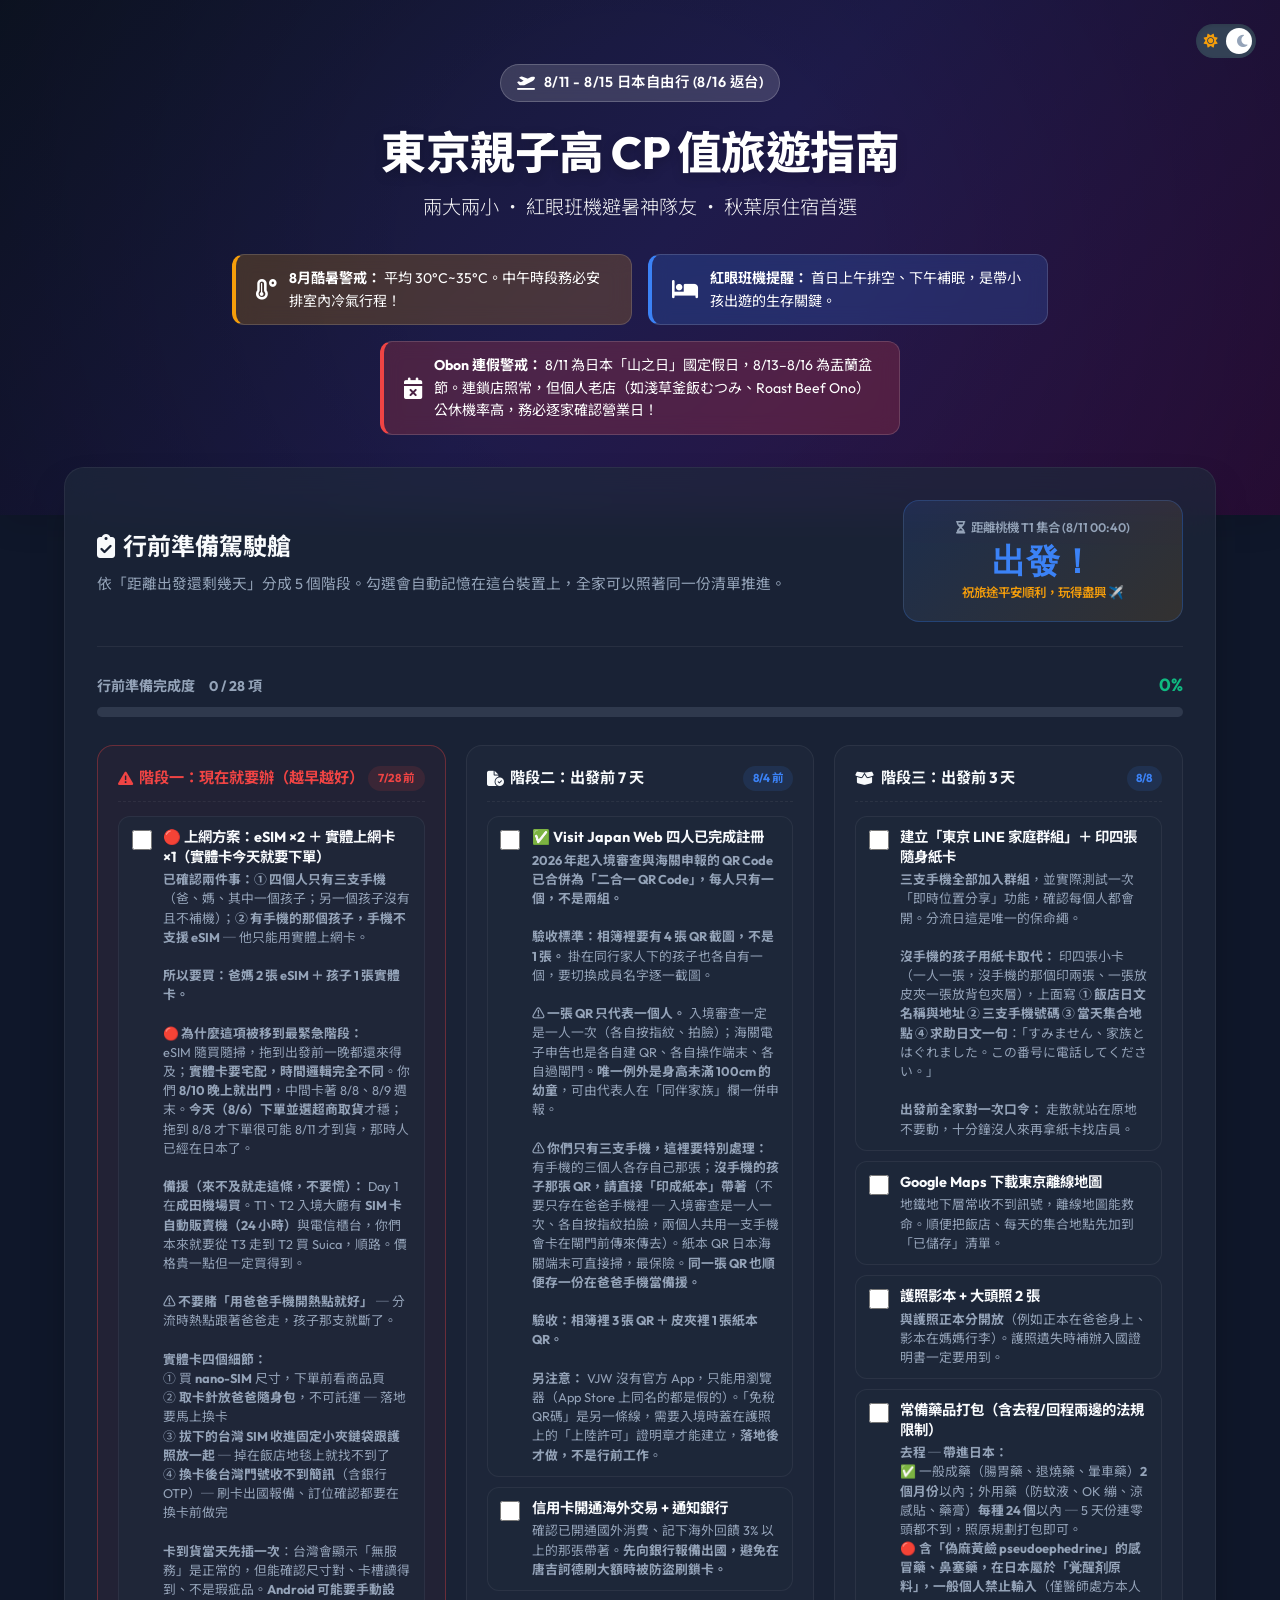
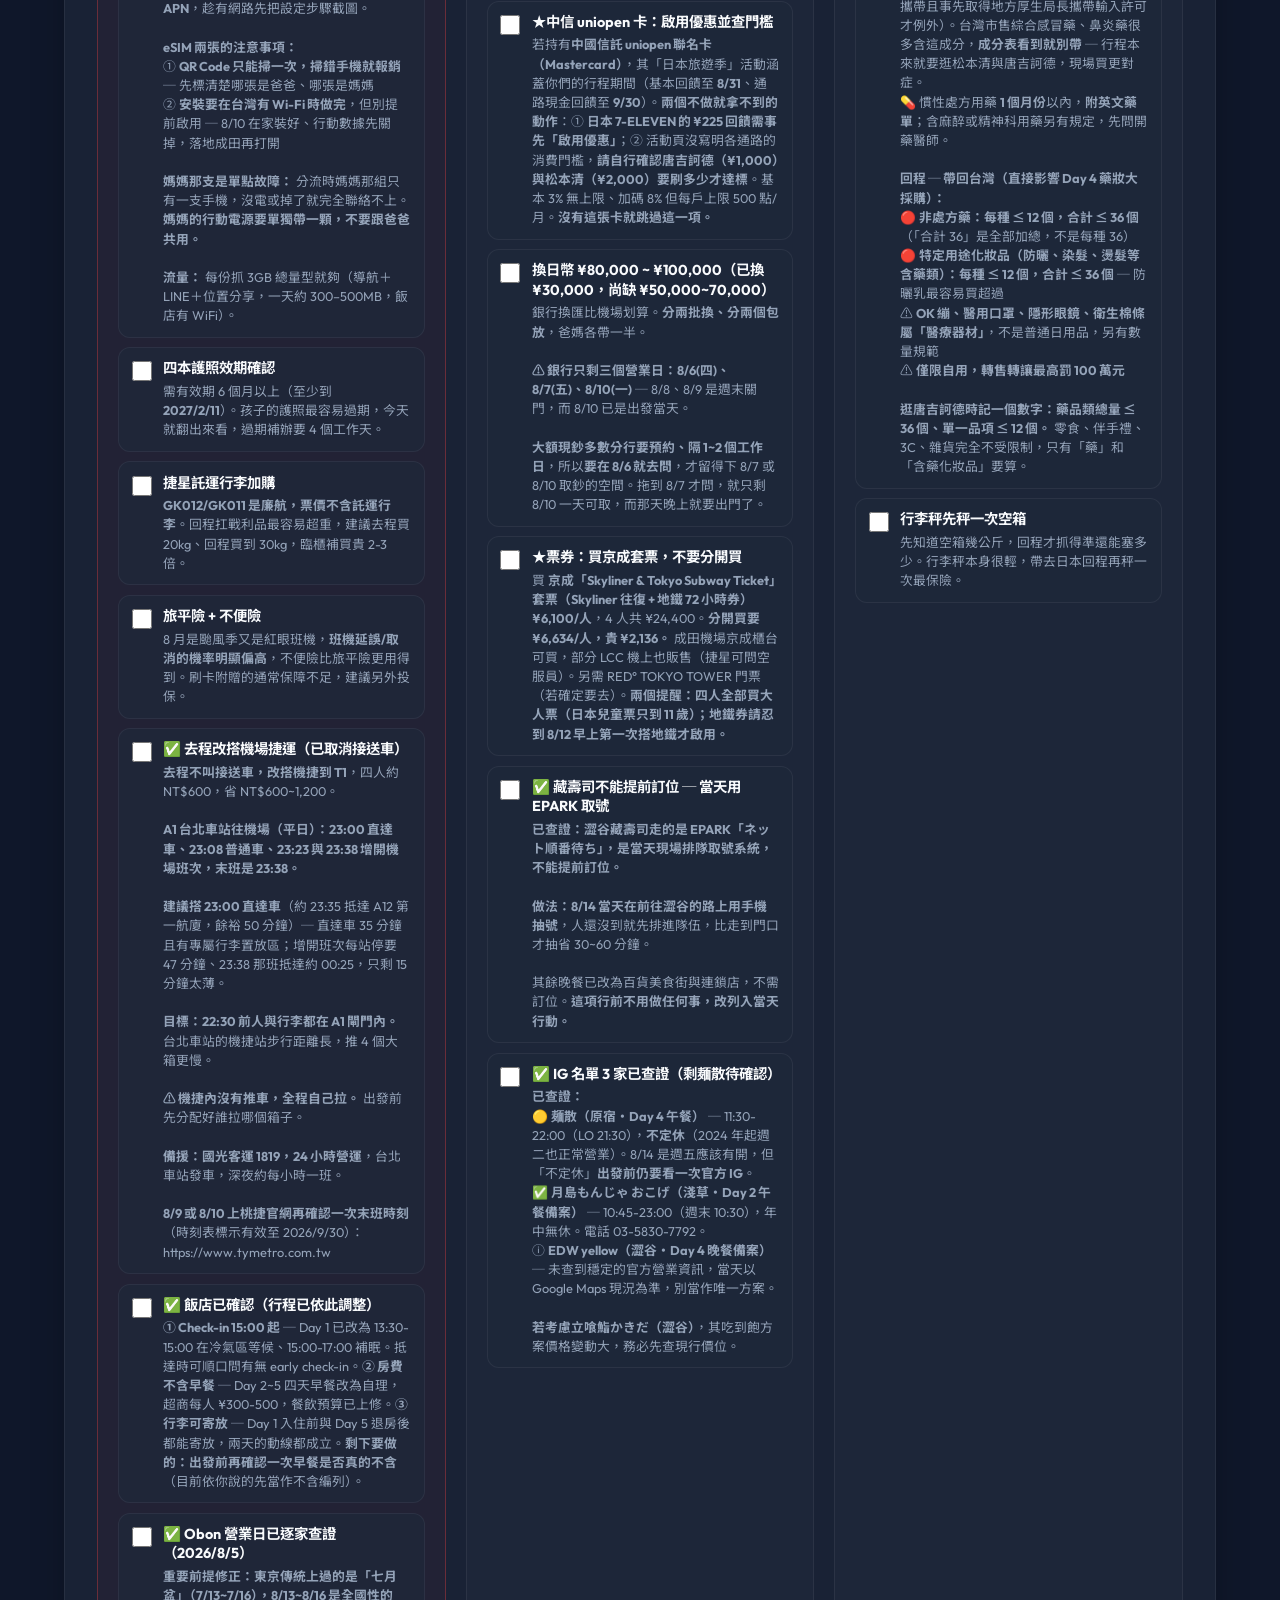
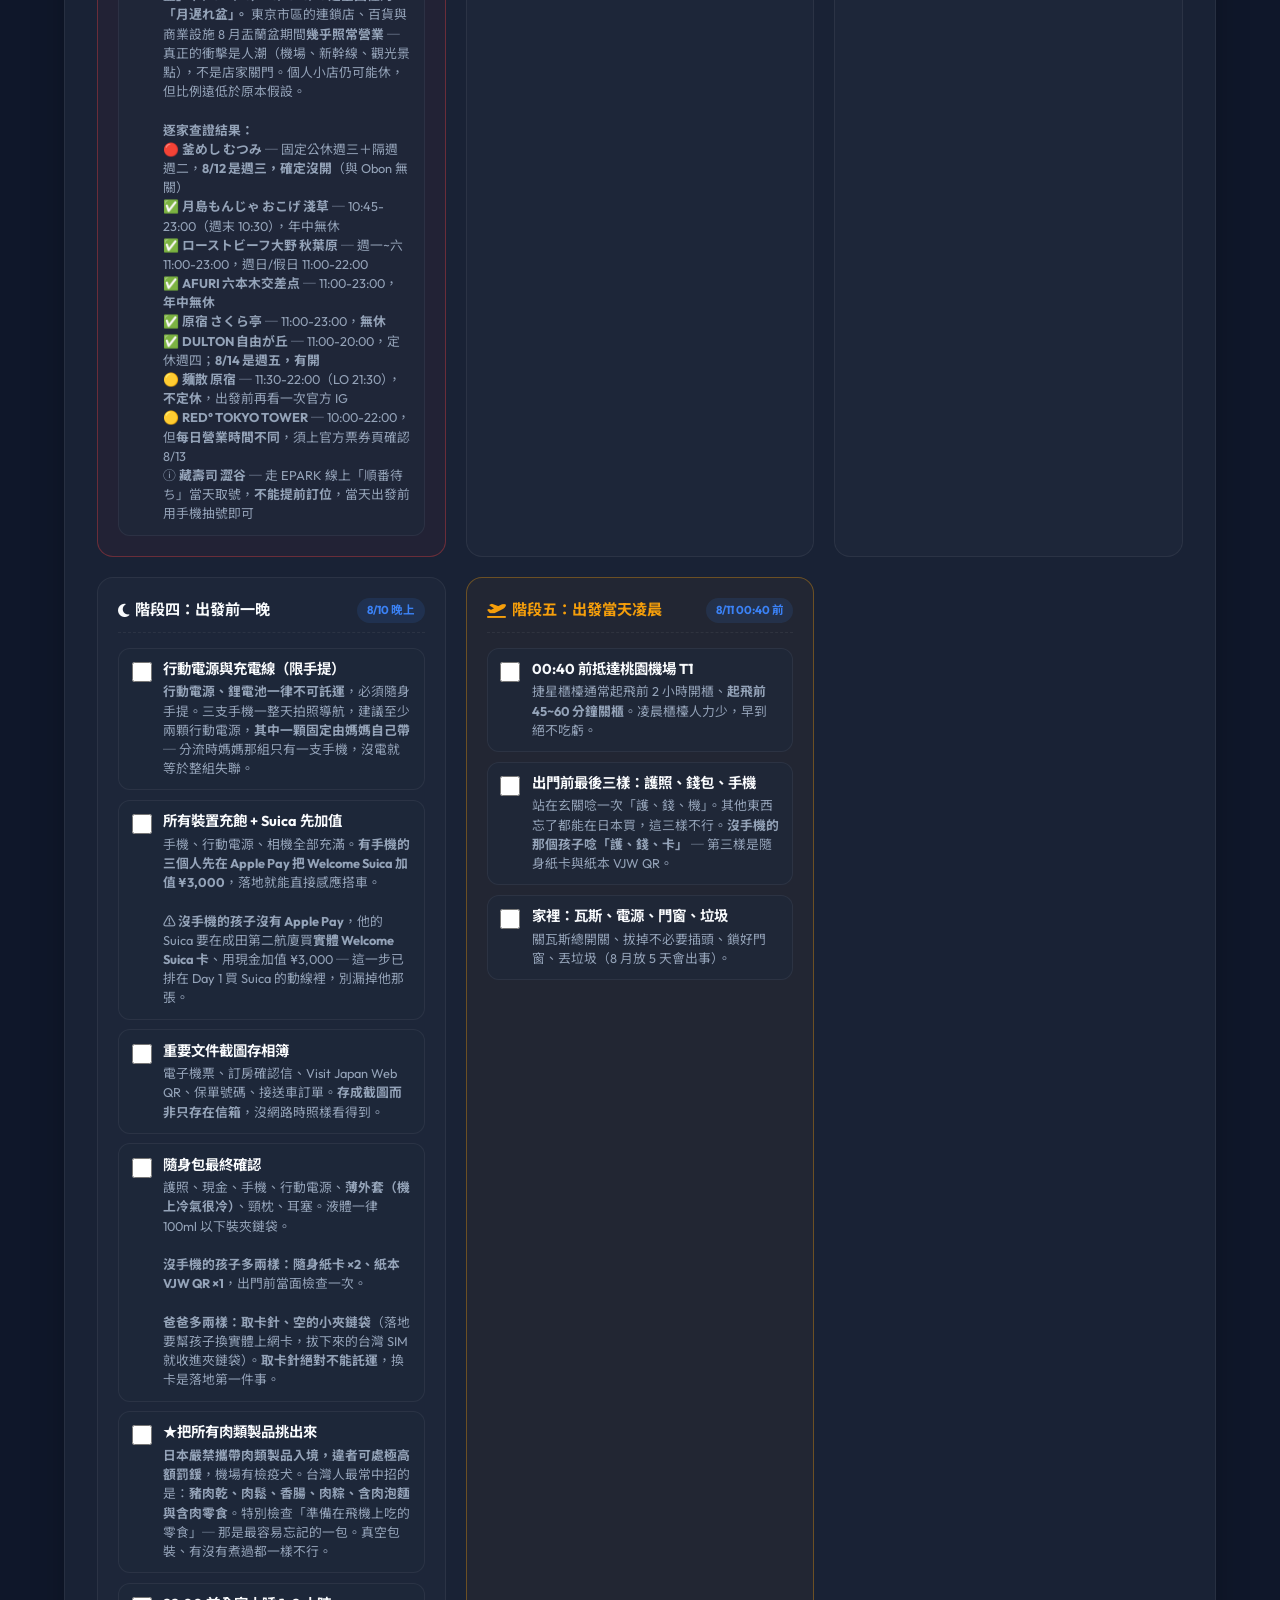
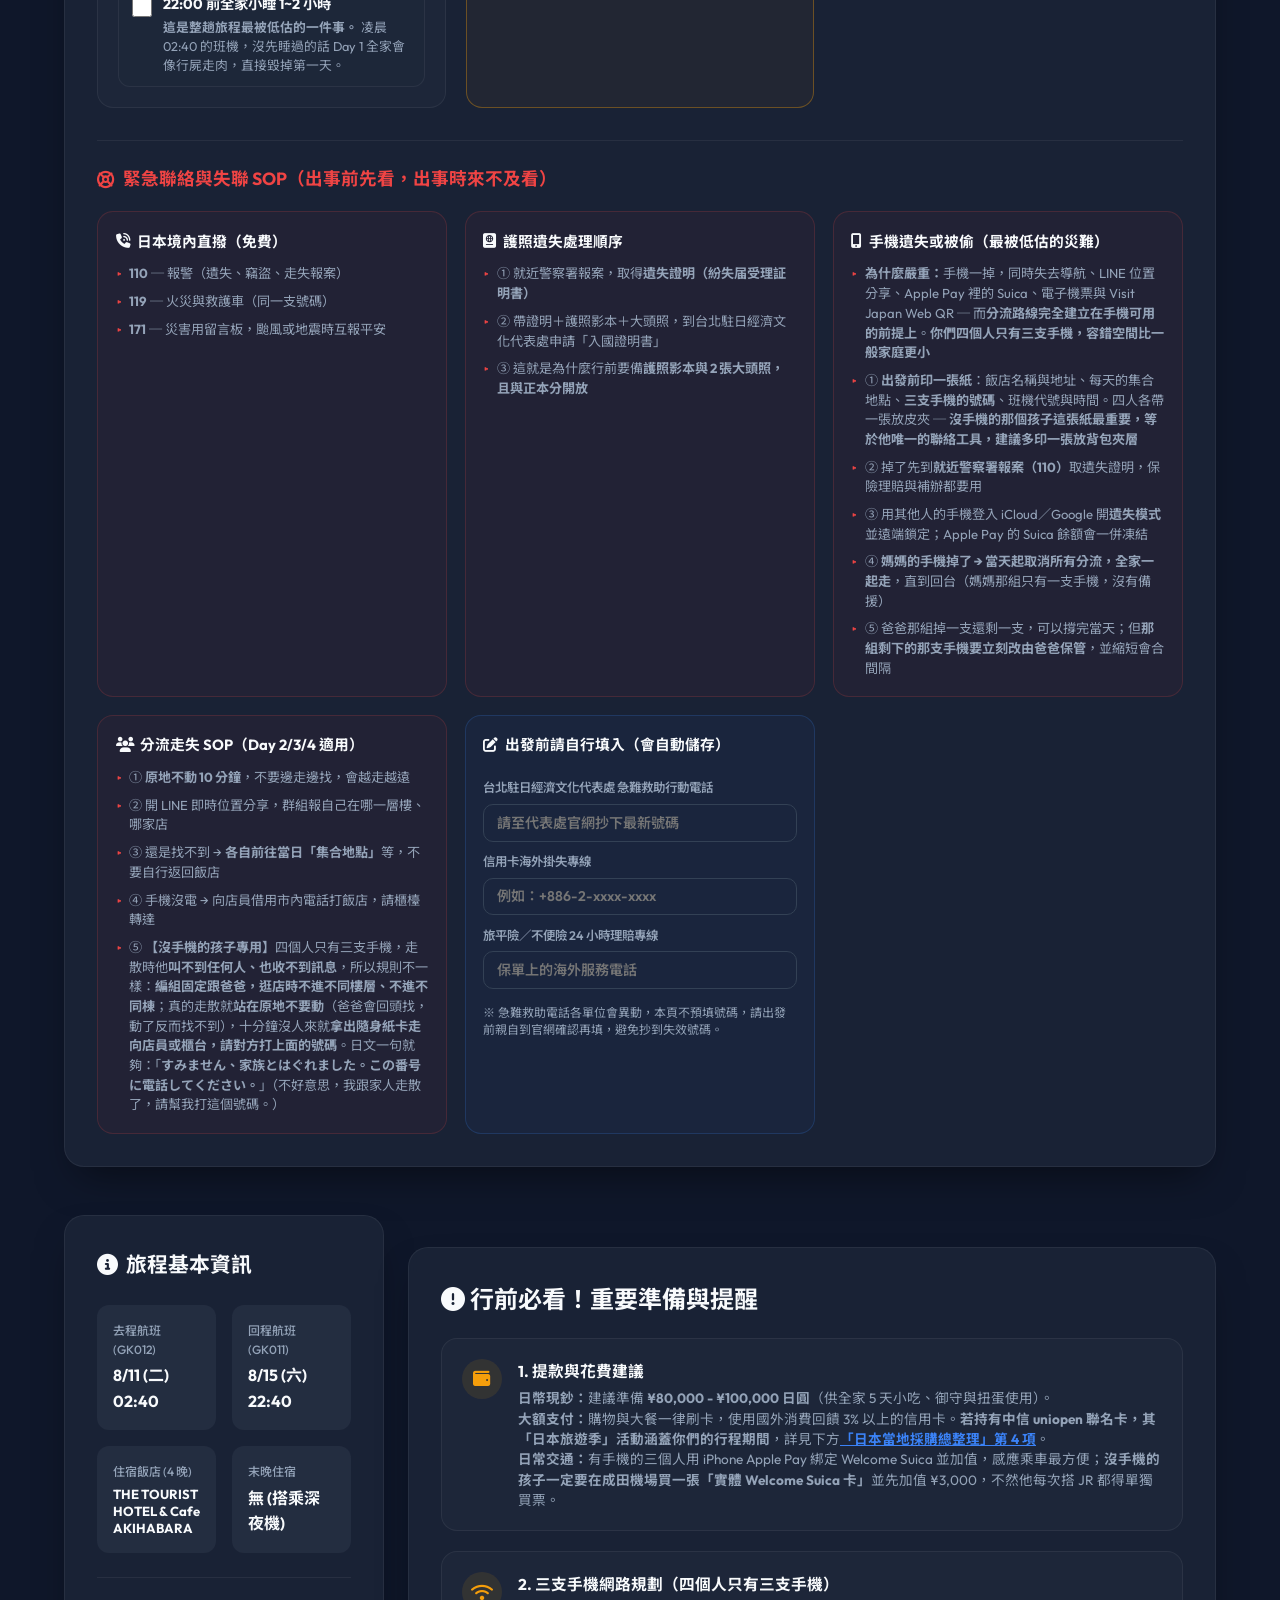
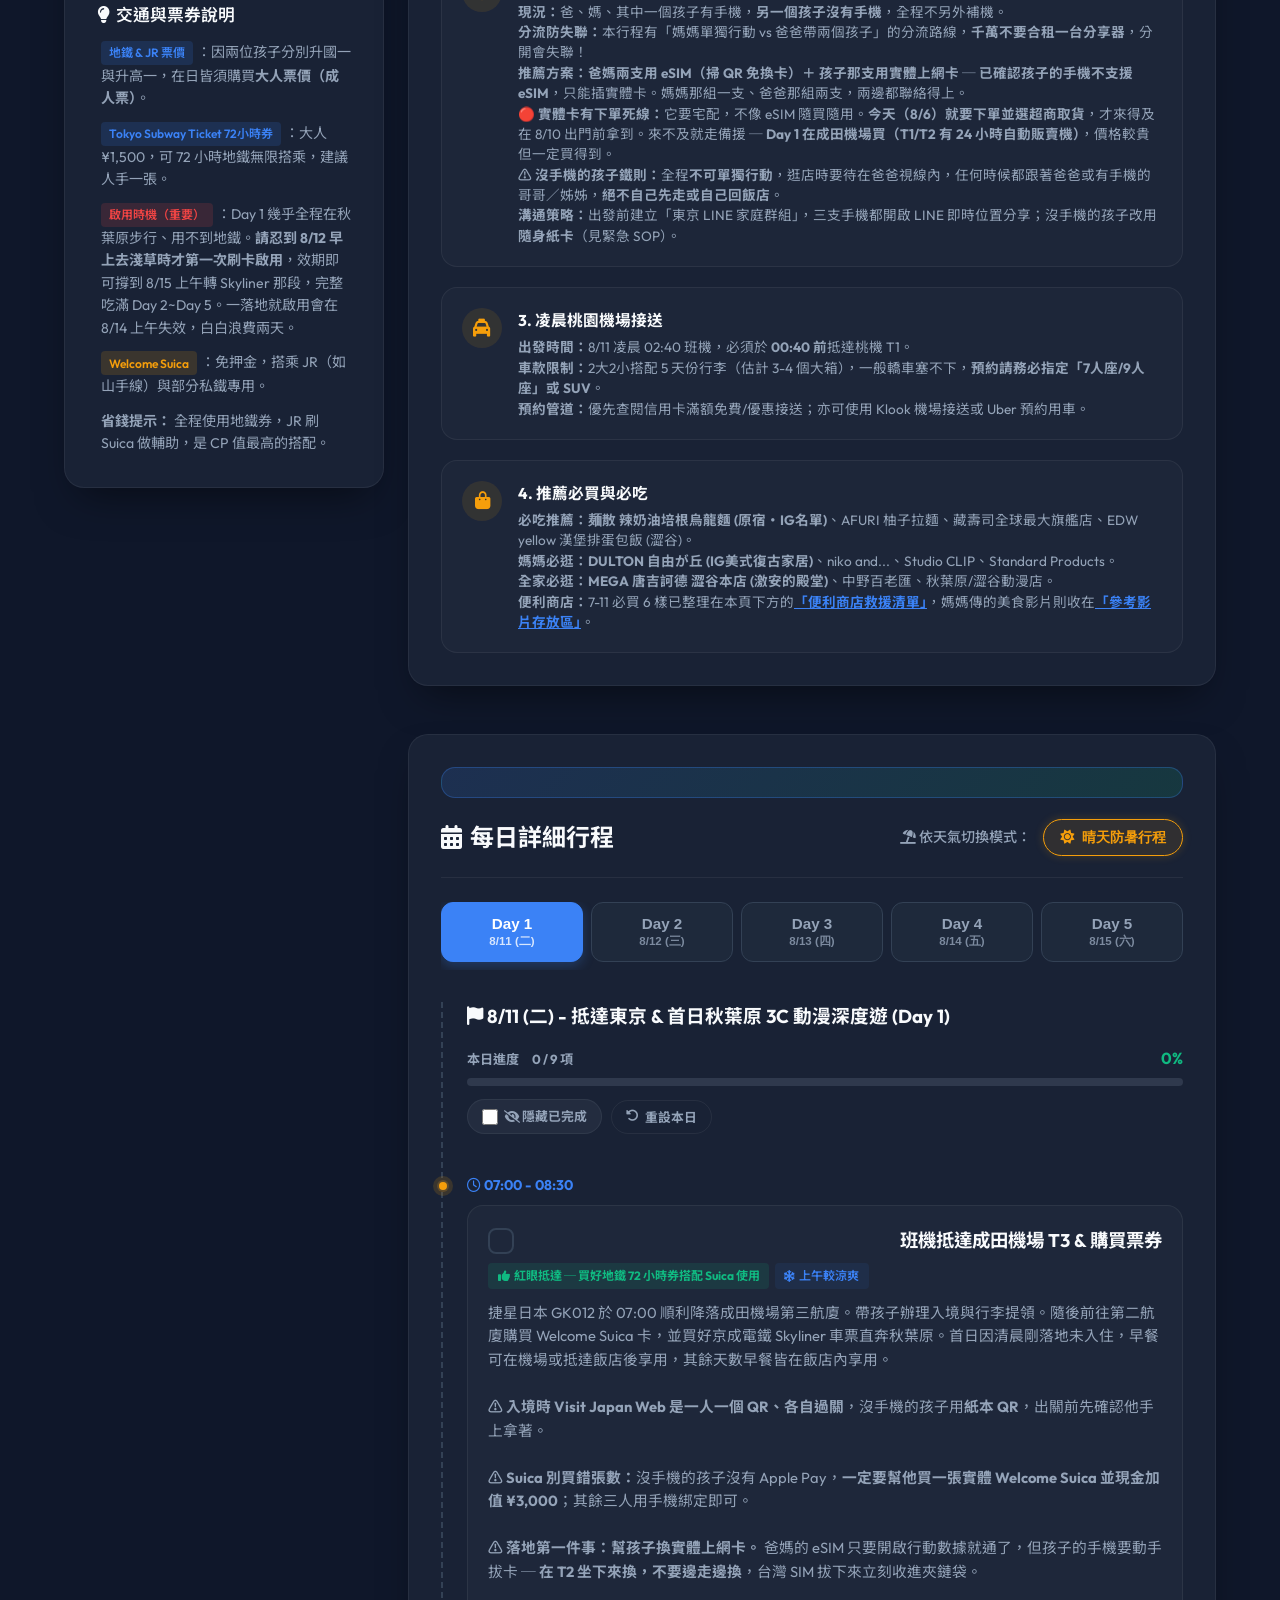
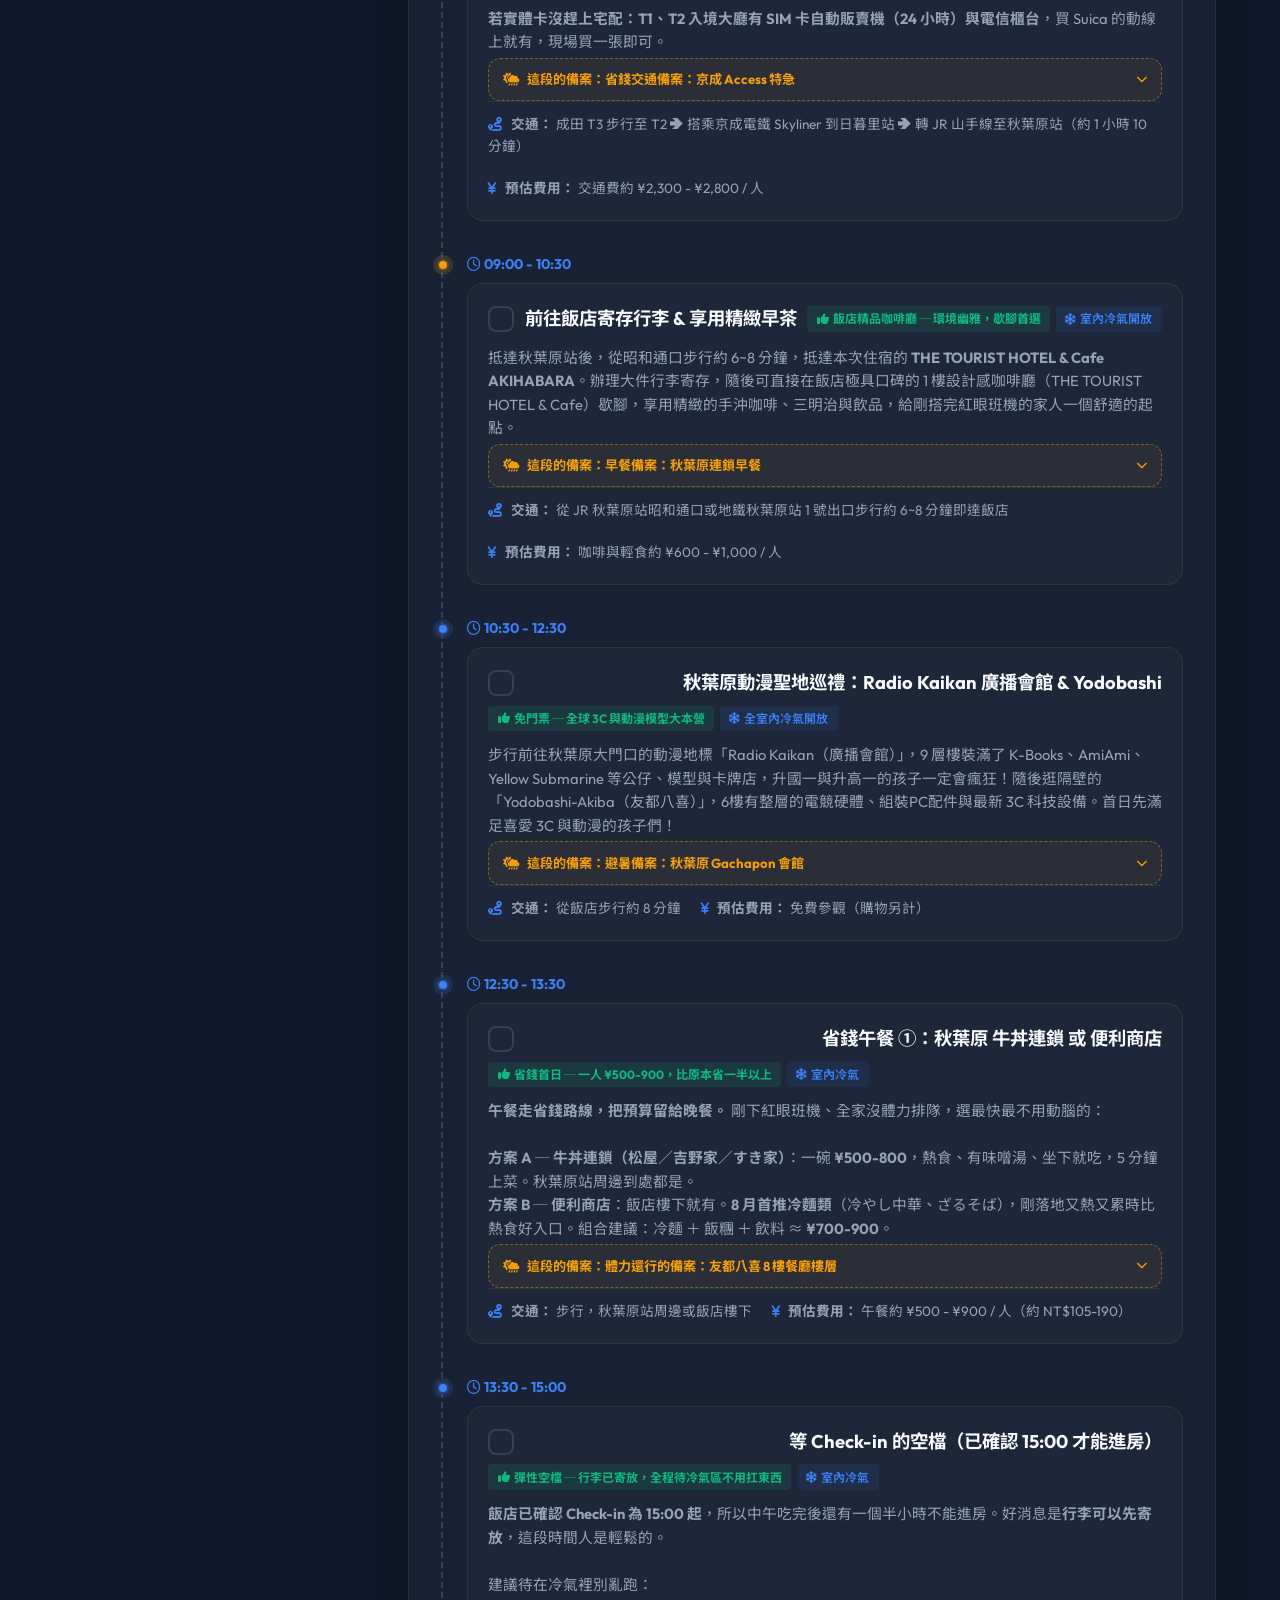
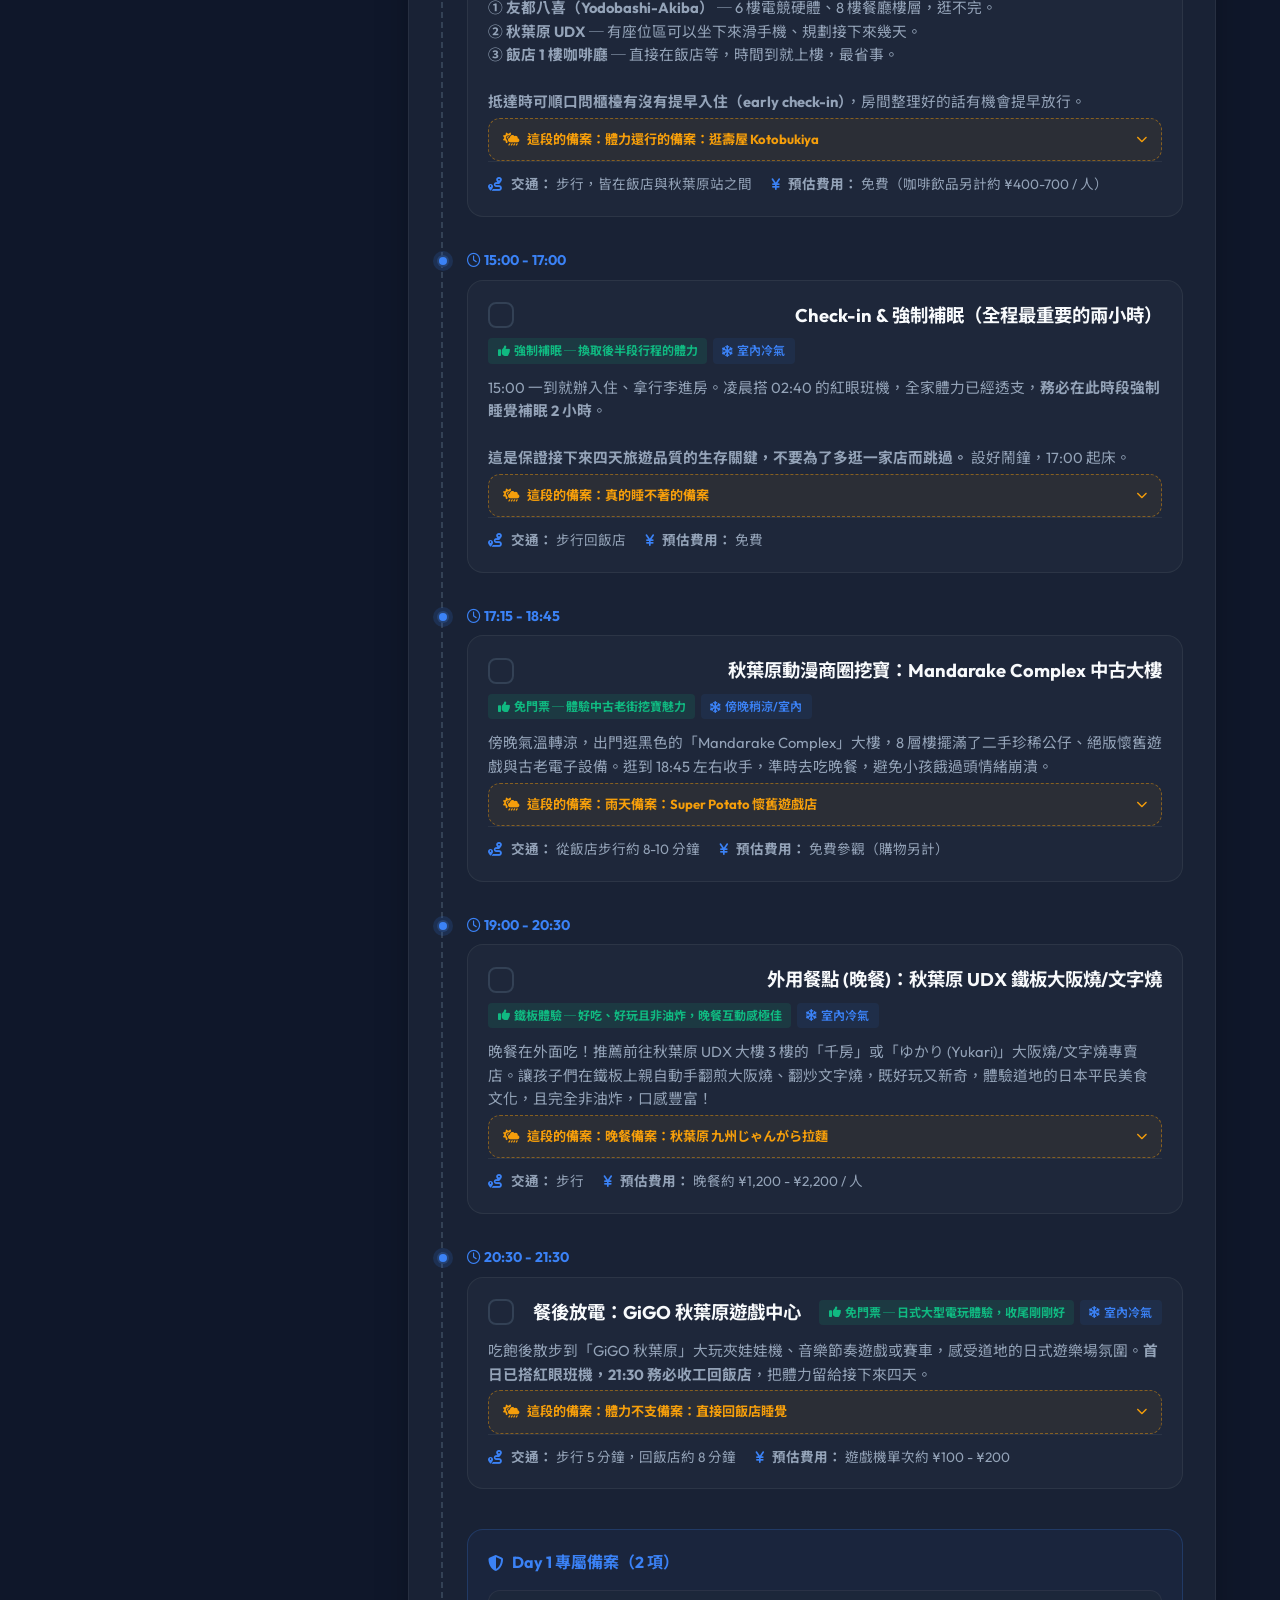
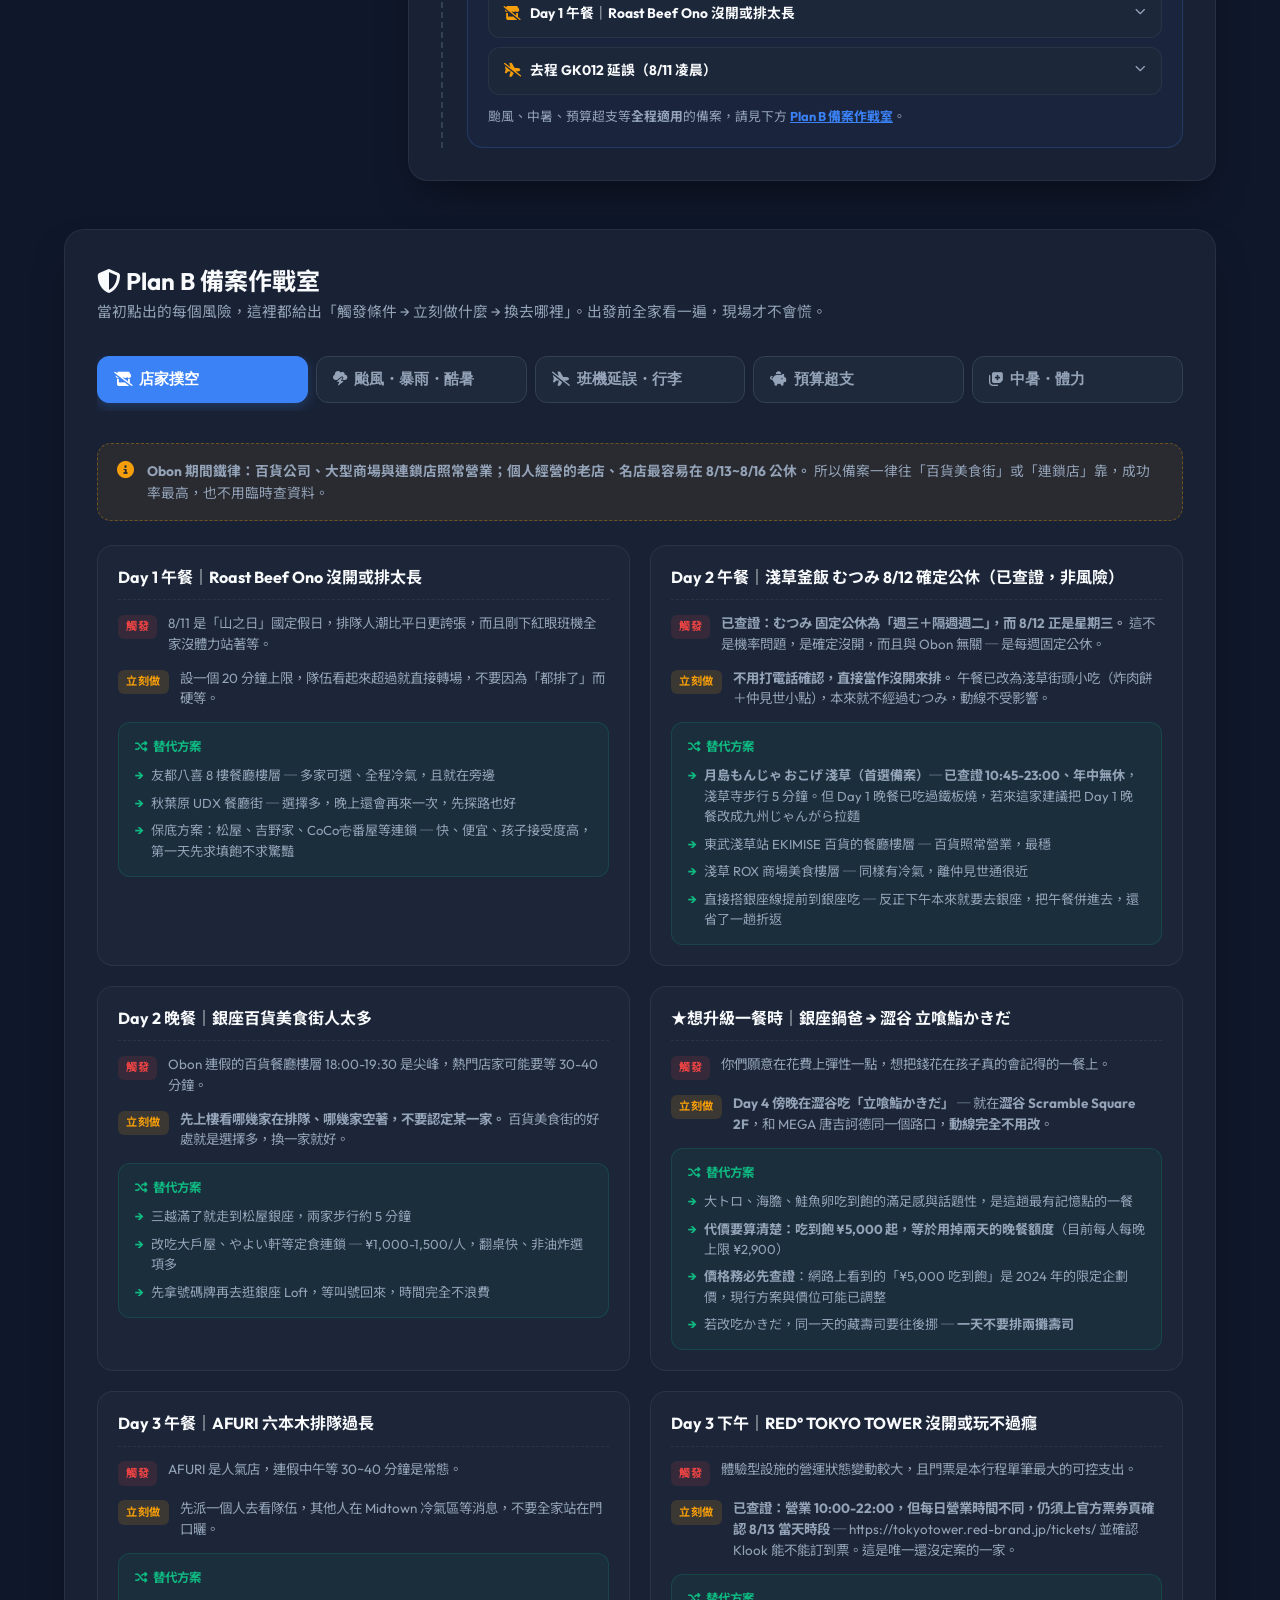
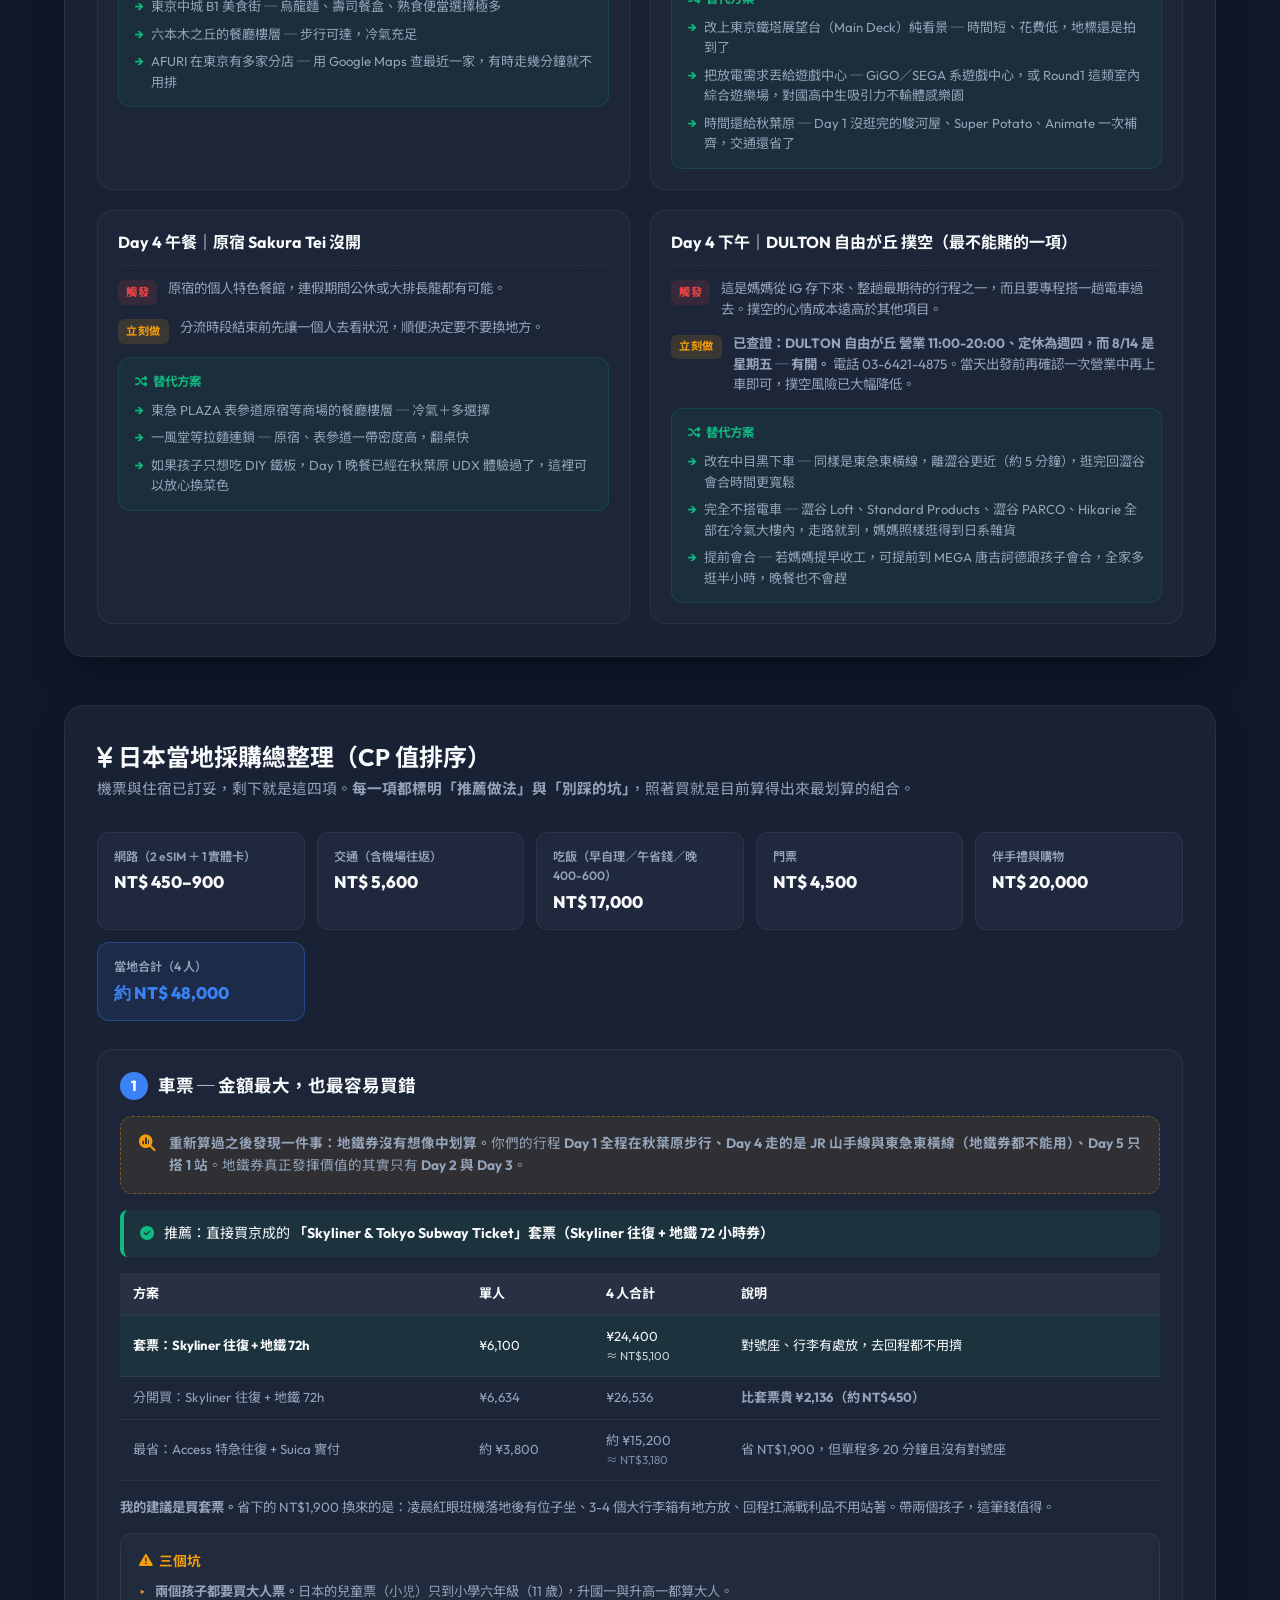
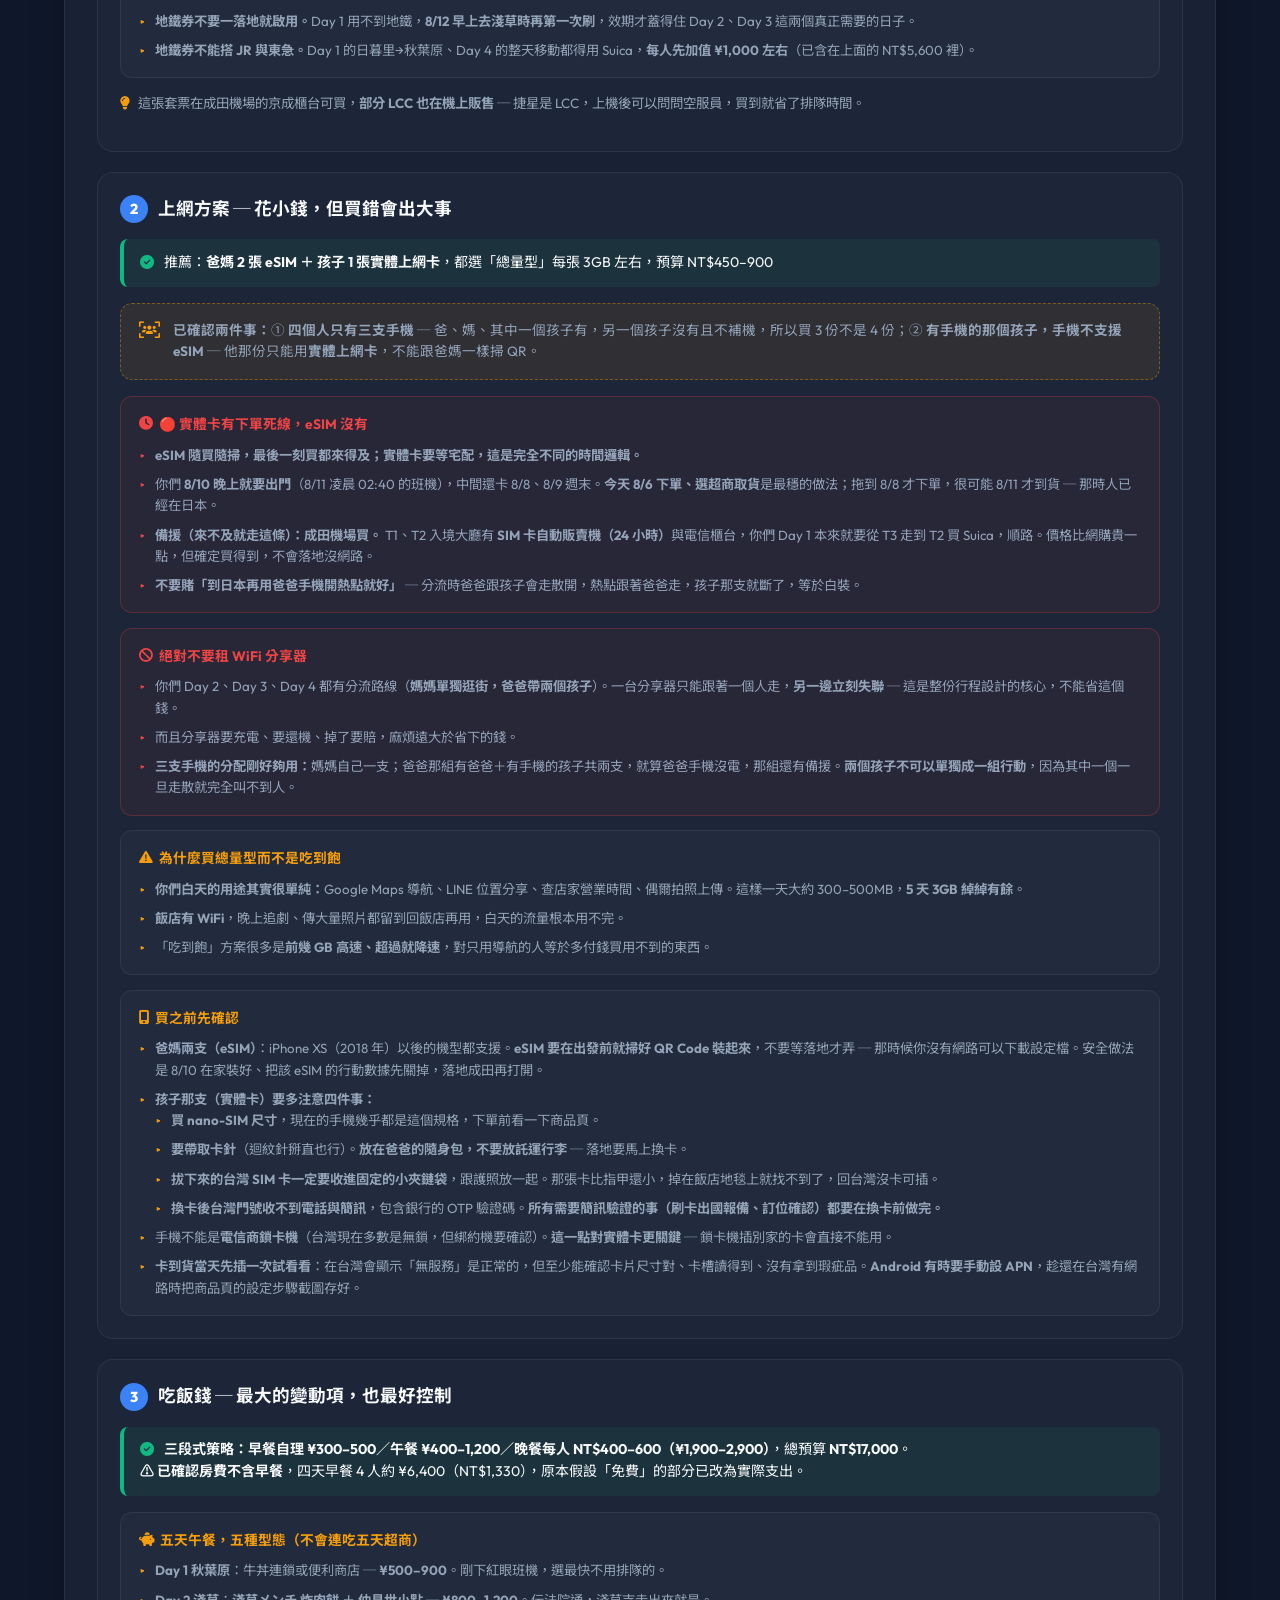
==== commit 4258d7ec: "fix: 孩子手機不支援 eSIM — 改為 2 eSIM + 1 實體上網卡 使用者回報：有手機的那個孩子，手機不支援 eSIM，只能插實體上網卡。  這不只是換一種卡 — eSIM 隨買隨掃，實體" ====
--- a/index.html
+++ b/index.html
@@ -213,7 +213,8 @@
                         <p>
                             <strong>現況：</strong>爸、媽、其中一個孩子有手機，<strong>另一個孩子沒有手機</strong>，全程不另外補機。<br>
                             <strong>分流防失聯：</strong>本行程有「媽媽單獨行動 vs 爸爸帶兩個孩子」的分流路線，<strong>千萬不要合租一台分享器</strong>，分開會失聯！<br>
-                            <strong>推薦方案：</strong><strong>三支手機各買一張 eSIM</strong>（免換卡，掃描 QR Code 上網），媽媽那組一支、爸爸那組兩支，兩邊都聯絡得上。<br>
+                            <strong>推薦方案：</strong><strong>爸媽兩支用 eSIM（掃 QR 免換卡）＋ 孩子那支用實體上網卡</strong> ─ <strong>已確認孩子的手機不支援 eSIM</strong>，只能插實體卡。媽媽那組一支、爸爸那組兩支，兩邊都聯絡得上。<br>
+                            <strong>🔴 實體卡有下單死線：</strong>它要宅配，不像 eSIM 隨買隨用。<strong>今天（8/6）就要下單並選超商取貨</strong>，才來得及在 8/10 出門前拿到。來不及就走備援 ─ <strong>Day 1 在成田機場買（T1/T2 有 24 小時自動販賣機）</strong>，價格較貴但一定買得到。<br>
                             <strong>⚠️ 沒手機的孩子鐵則：</strong>全程<strong>不可單獨行動</strong>，逛店時要待在爸爸視線內，任何時候都跟著爸爸或有手機的哥哥／姊姊，<strong>絕不自己先走或自己回飯店</strong>。<br>
                             <strong>溝通策略：</strong>出發前建立「東京 LINE 家庭群組」，三支手機都開啟 LINE 即時位置分享；沒手機的孩子改用<strong>隨身紙卡</strong>（見緊急 SOP）。
                         </p>
@@ -312,7 +313,7 @@
             <p class="section-desc">機票與住宿已訂妥，剩下就是這四項。<strong>每一項都標明「推薦做法」與「別踩的坑」</strong>，照著買就是目前算得出來最划算的組合。</p>
 
             <div class="local-summary">
-                <div class="local-sum-item"><span>網路 eSIM（3 張）</span><strong>NT$ 450–900</strong></div>
+                <div class="local-sum-item"><span>網路（2 eSIM ＋ 1 實體卡）</span><strong>NT$ 450–900</strong></div>
                 <div class="local-sum-item"><span>交通（含機場往返）</span><strong>NT$ 5,600</strong></div>
                 <div class="local-sum-item"><span>吃飯（早自理／午省錢／晚 400-600）</span><strong>NT$ 17,000</strong></div>
                 <div class="local-sum-item"><span>門票</span><strong>NT$ 4,500</strong></div>
@@ -371,15 +372,25 @@
                 <p class="local-note"><i class="fas fa-lightbulb"></i> 這張套票在成田機場的京成櫃台可買，<strong>部分 LCC 也在機上販售</strong> ─ 捷星是 LCC，上機後可以問問空服員，買到就省了排隊時間。</p>
             </div>
 
-            <!-- 2. eSIM -->
+            <!-- 2. 上網方案（2 eSIM + 1 實體卡） -->
             <div class="local-card">
-                <h3><span class="local-rank">2</span> eSIM ─ 花小錢，但買錯會出大事</h3>
-
-                <p class="local-verdict"><i class="fas fa-circle-check"></i> 推薦：<strong>三支手機各買一張「總量型」eSIM，每支 3GB 左右</strong>，預算 NT$450–900</p>
+                <h3><span class="local-rank">2</span> 上網方案 ─ 花小錢，但買錯會出大事</h3>
+
+                <p class="local-verdict"><i class="fas fa-circle-check"></i> 推薦：<strong>爸媽 2 張 eSIM ＋ 孩子 1 張實體上網卡</strong>，都選「總量型」每張 3GB 左右，預算 NT$450–900</p>
 
                 <div class="local-finding">
                     <i class="fas fa-users-viewfinder"></i>
-                    <p><strong>已確認：四個人只有三支手機</strong> ─ 爸、媽、其中一個孩子有，另一個孩子沒有，而且決定不另外補機。所以買的是 <strong>3 張</strong>，不是 4 張；剩下那個孩子靠「全程跟著爸爸」這條規則來補。</p>
+                    <p><strong>已確認兩件事：</strong>① <strong>四個人只有三支手機</strong> ─ 爸、媽、其中一個孩子有，另一個孩子沒有且不補機，所以買 3 份不是 4 份；② <strong>有手機的那個孩子，手機不支援 eSIM</strong> ─ 他那份只能用<strong>實體上網卡</strong>，不能跟爸媽一樣掃 QR。</p>
+                </div>
+
+                <div class="local-traps danger">
+                    <h4><i class="fas fa-clock"></i> 🔴 實體卡有下單死線，eSIM 沒有</h4>
+                    <ul>
+                        <li><strong>eSIM 隨買隨掃，最後一刻買都來得及；實體卡要等宅配，這是完全不同的時間邏輯。</strong></li>
+                        <li>你們 <strong>8/10 晚上就要出門</strong>（8/11 凌晨 02:40 的班機），中間還卡 8/8、8/9 週末。<strong>今天 8/6 下單、選超商取貨</strong>是最穩的做法；拖到 8/8 才下單，很可能 8/11 才到貨 ─ 那時人已經在日本。</li>
+                        <li><strong>備援（來不及就走這條）：成田機場買。</strong> T1、T2 入境大廳有 <strong>SIM 卡自動販賣機（24 小時）</strong>與電信櫃台，你們 Day 1 本來就要從 T3 走到 T2 買 Suica，順路。價格比網購貴一點，但確定買得到，不會落地沒網路。</li>
+                        <li><strong>不要賭「到日本再用爸爸手機開熱點就好」</strong> ─ 分流時爸爸跟孩子會走散開，熱點跟著爸爸走，孩子那支就斷了，等於白裝。</li>
+                    </ul>
                 </div>
 
                 <div class="local-traps danger">
@@ -403,9 +414,17 @@
                 <div class="local-traps">
                     <h4><i class="fas fa-mobile-screen"></i> 買之前先確認</h4>
                     <ul>
-                        <li><strong>手機要支援 eSIM</strong>：iPhone XS（2018 年）以後的機型都支援。<strong>有手機的那個孩子若是舊機或 Android 不支援 eSIM，就改買實體上網卡</strong>，價格差不多 ─ 重點是那組一定要有兩支能上網的手機。</li>
-                        <li>手機不能是<strong>電信商鎖卡機</strong>（台灣現在多數是無鎖，但綁約機要確認）。</li>
-                        <li><strong>eSIM 要在出發前就裝好</strong>（掃 QR Code），不要等落地才弄 ─ 那時候你沒有網路可以下載設定檔。</li>
+                        <li><strong>爸媽兩支（eSIM）</strong>：iPhone XS（2018 年）以後的機型都支援。<strong>eSIM 要在出發前就掃好 QR Code 裝起來</strong>，不要等落地才弄 ─ 那時候你沒有網路可以下載設定檔。安全做法是 8/10 在家裝好、把該 eSIM 的行動數據先關掉，落地成田再打開。</li>
+                        <li><strong>孩子那支（實體卡）要多注意四件事：</strong>
+                            <ul>
+                                <li><strong>買 nano-SIM 尺寸</strong>，現在的手機幾乎都是這個規格，下單前看一下商品頁。</li>
+                                <li><strong>要帶取卡針</strong>（迴紋針掰直也行）。<strong>放在爸爸的隨身包，不要放託運行李</strong> ─ 落地要馬上換卡。</li>
+                                <li><strong>拔下來的台灣 SIM 卡一定要收進固定的小夾鏈袋</strong>，跟護照放一起。那張卡比指甲還小，掉在飯店地毯上就找不到了，回台灣沒卡可插。</li>
+                                <li><strong>換卡後台灣門號收不到電話與簡訊</strong>，包含銀行的 OTP 驗證碼。<strong>所有需要簡訊驗證的事（刷卡出國報備、訂位確認）都要在換卡前做完。</strong></li>
+                            </ul>
+                        </li>
+                        <li>手機不能是<strong>電信商鎖卡機</strong>（台灣現在多數是無鎖，但綁約機要確認）。<strong>這一點對實體卡更關鍵</strong> ─ 鎖卡機插別家的卡會直接不能用。</li>
+                        <li><strong>卡到貨當天先插一次試看看</strong>：在台灣會顯示「無服務」是正常的，但至少能確認卡片尺寸對、卡槽讀得到、沒有拿到瑕疵品。<strong>Android 有時要手動設 APN</strong>，趁還在台灣有網路時把商品頁的設定步驟截圖存好。</li>
                     </ul>
                 </div>
             </div>
@@ -575,7 +594,7 @@
                 <!-- Input Fields -->
                 <div class="budget-inputs">
                     <div class="input-group">
-                        <label for="bg-esim"><i class="fas fa-sim-card"></i> 網路 eSIM (3 支手機各一張，分流必備)</label>
+                        <label for="bg-esim"><i class="fas fa-sim-card"></i> 網路 (爸媽 2 eSIM + 孩子 1 實體卡，分流必備)</label>
                         <div class="input-wrapper">
                             <span class="currency">NT$</span>
                             <input type="number" id="bg-esim" value="750" min="0">
@@ -944,6 +963,6 @@
         <p style="margin-top: 0.75rem;">© 2026 東京親子高 CP 值自由行指南. Designed for family of 4.</p>
     </footer>
 
-    <script src="app.js?v=3.7"></script>
+    <script src="app.js?v=3.8"></script>
 </body>
 </html>
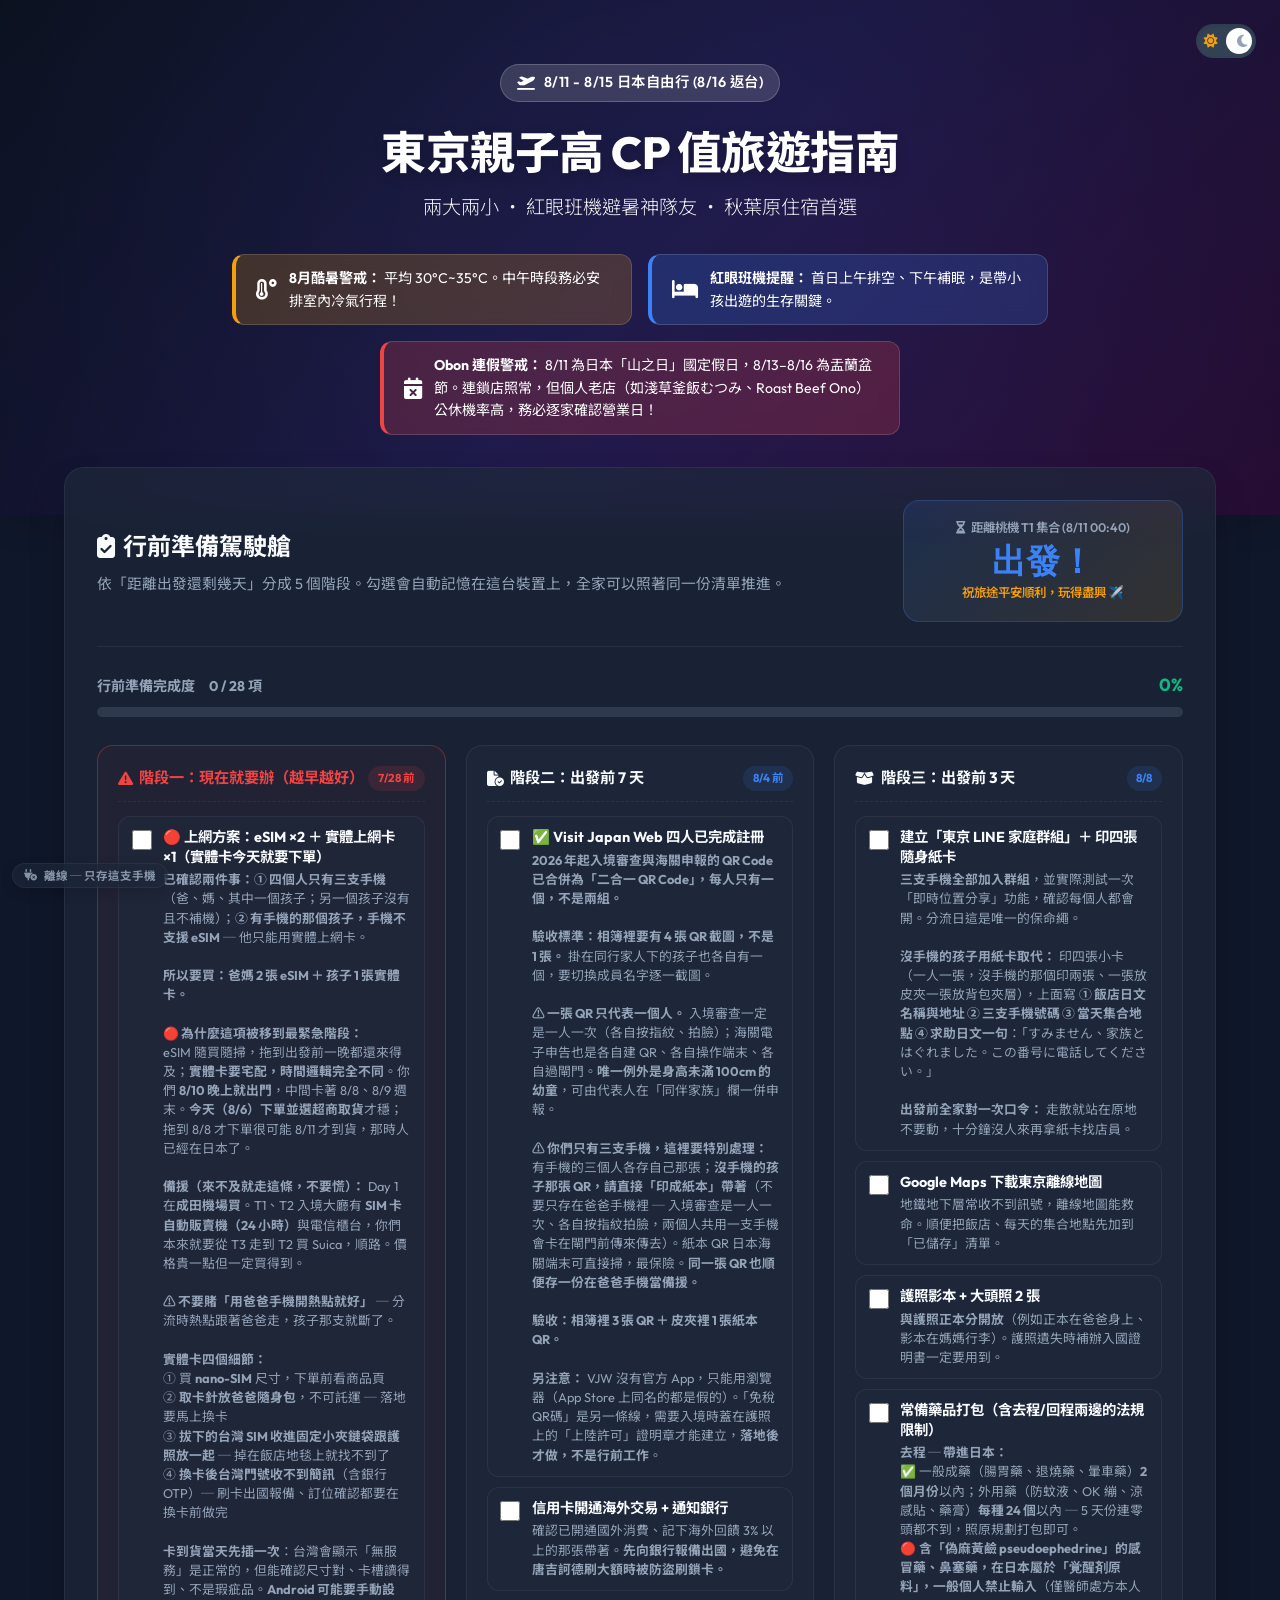
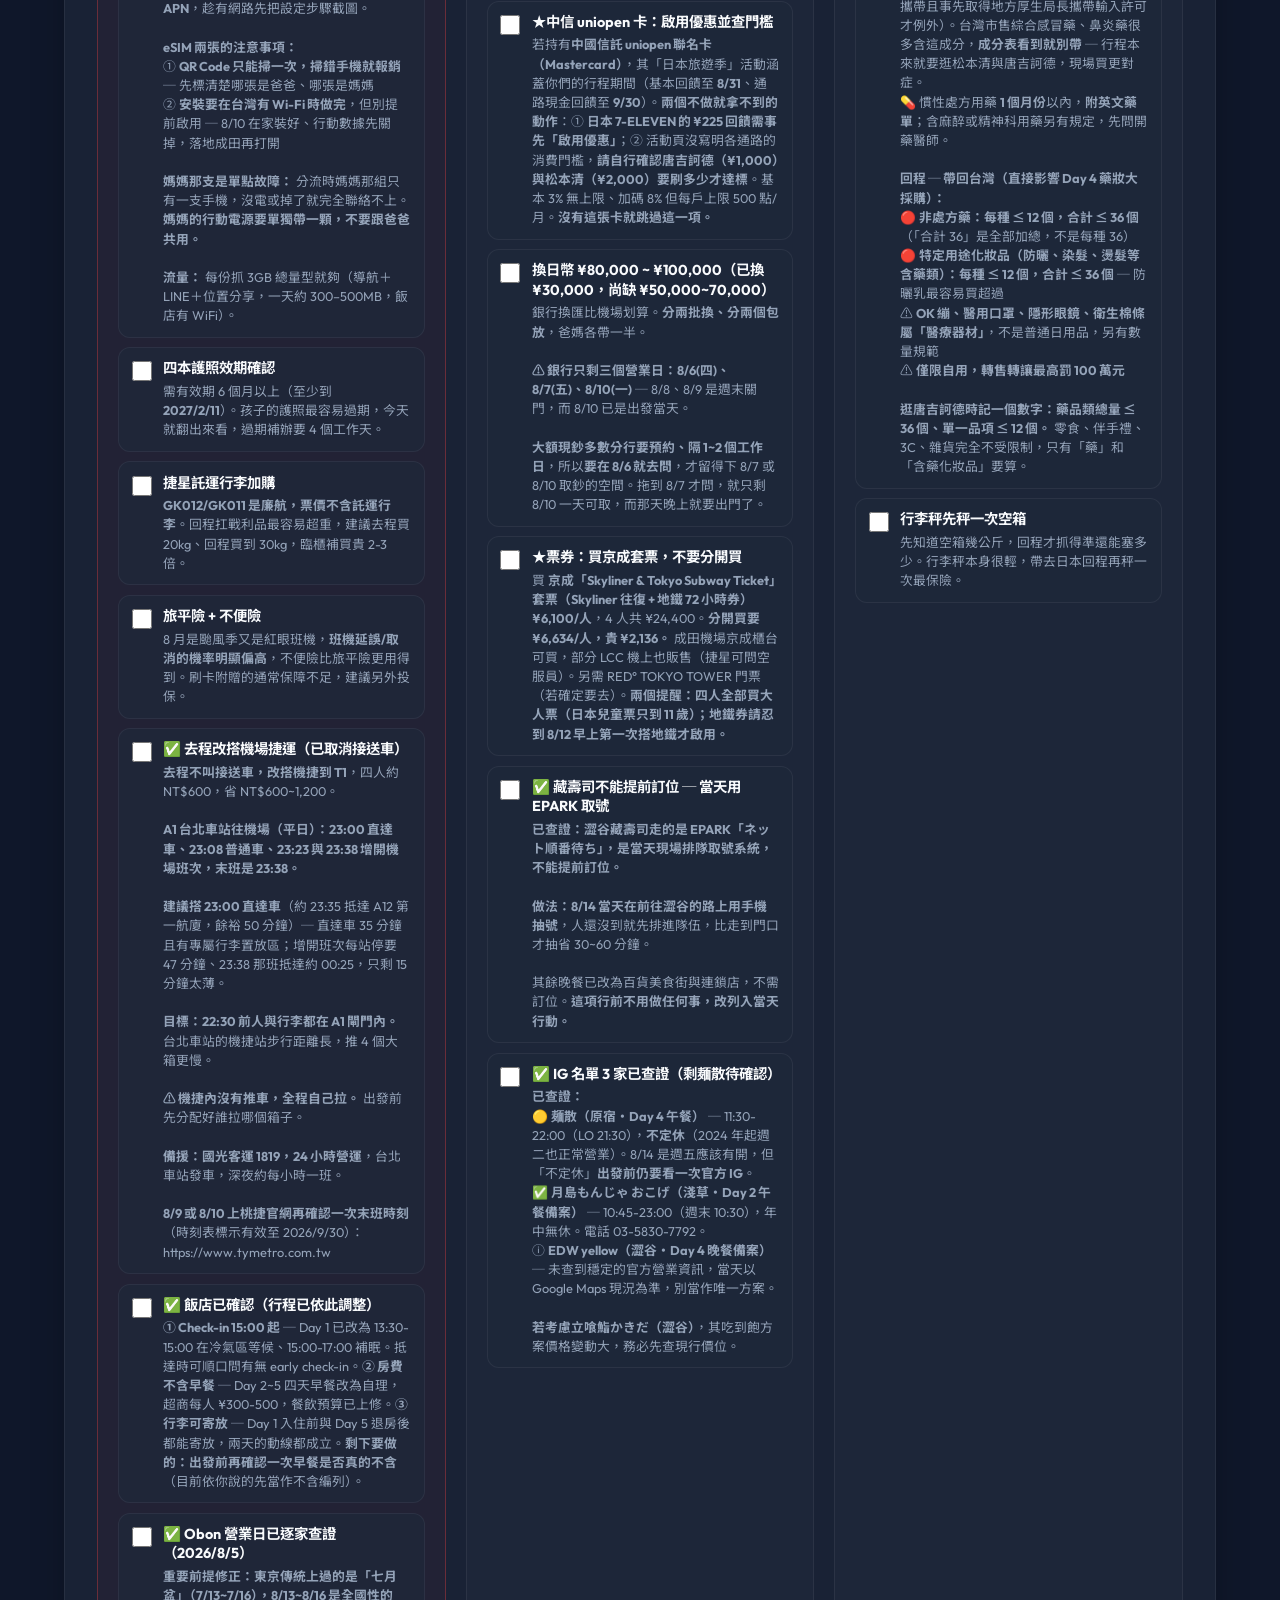
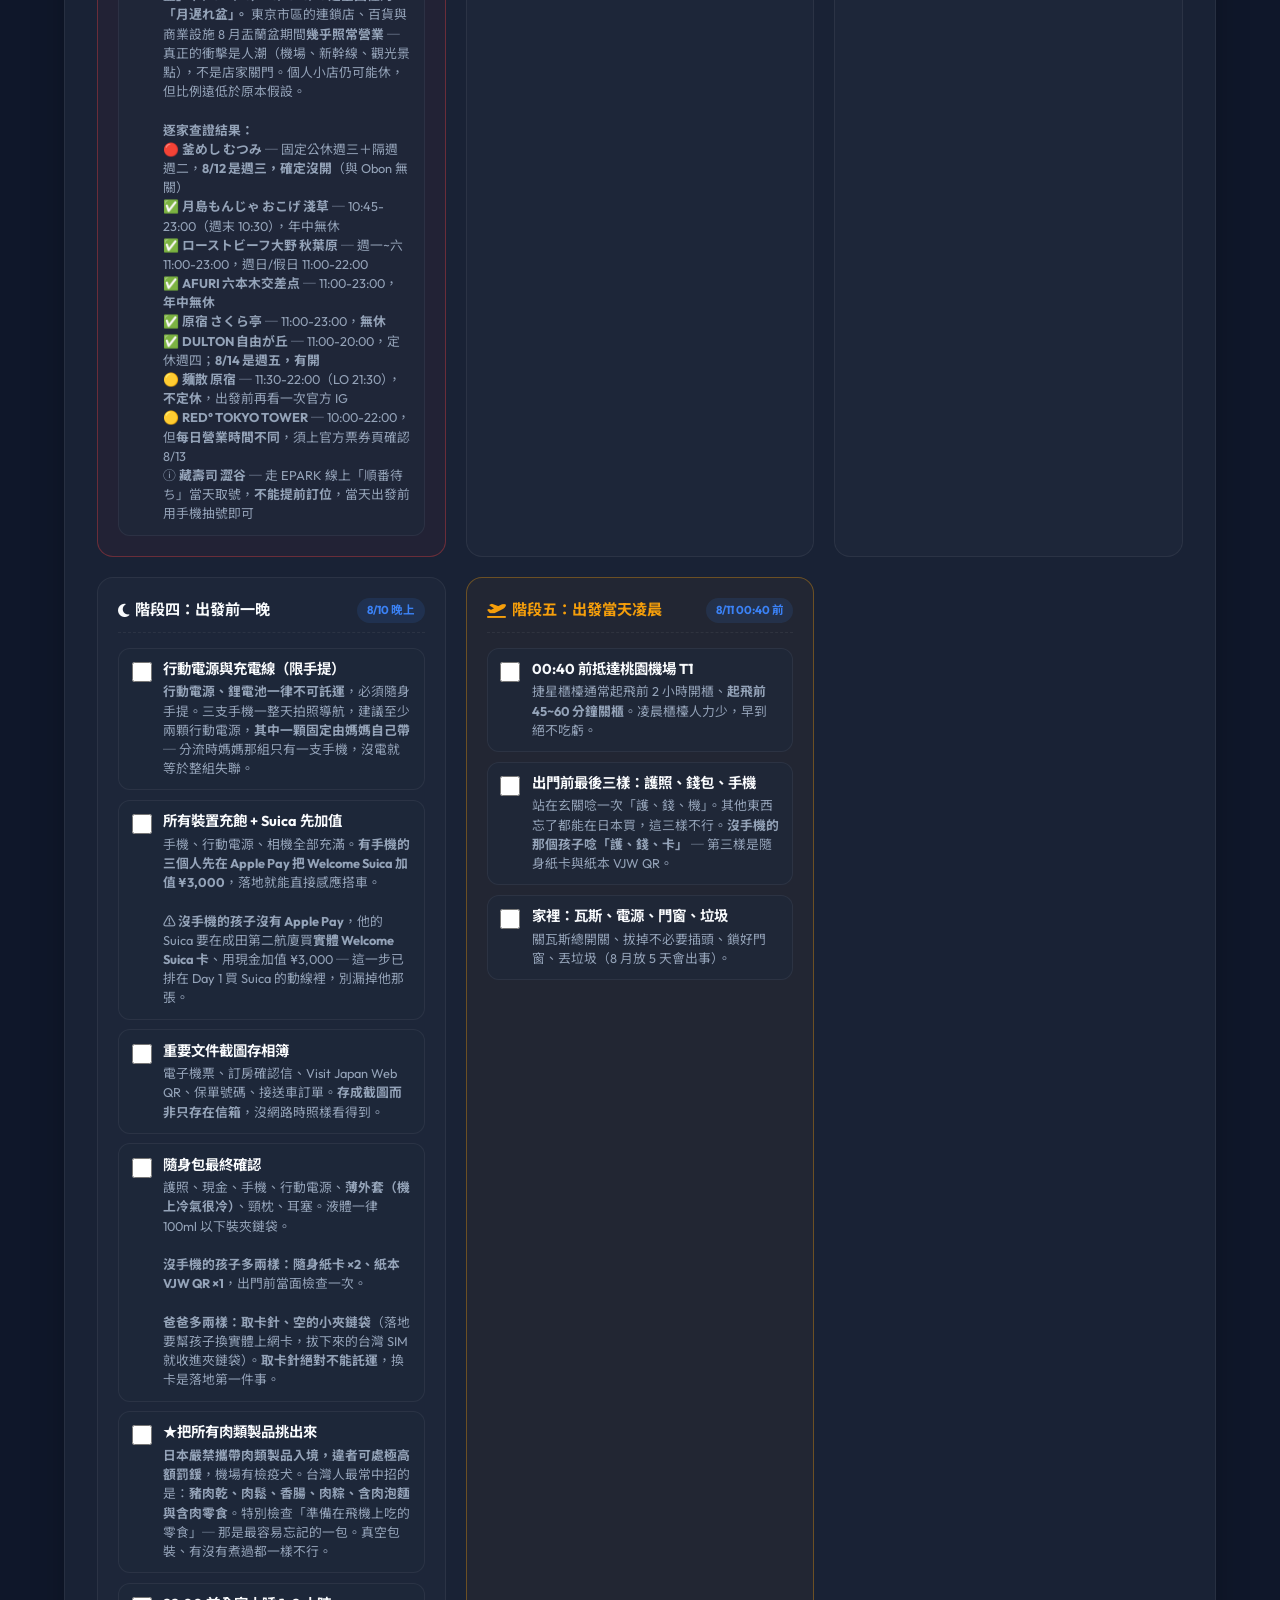
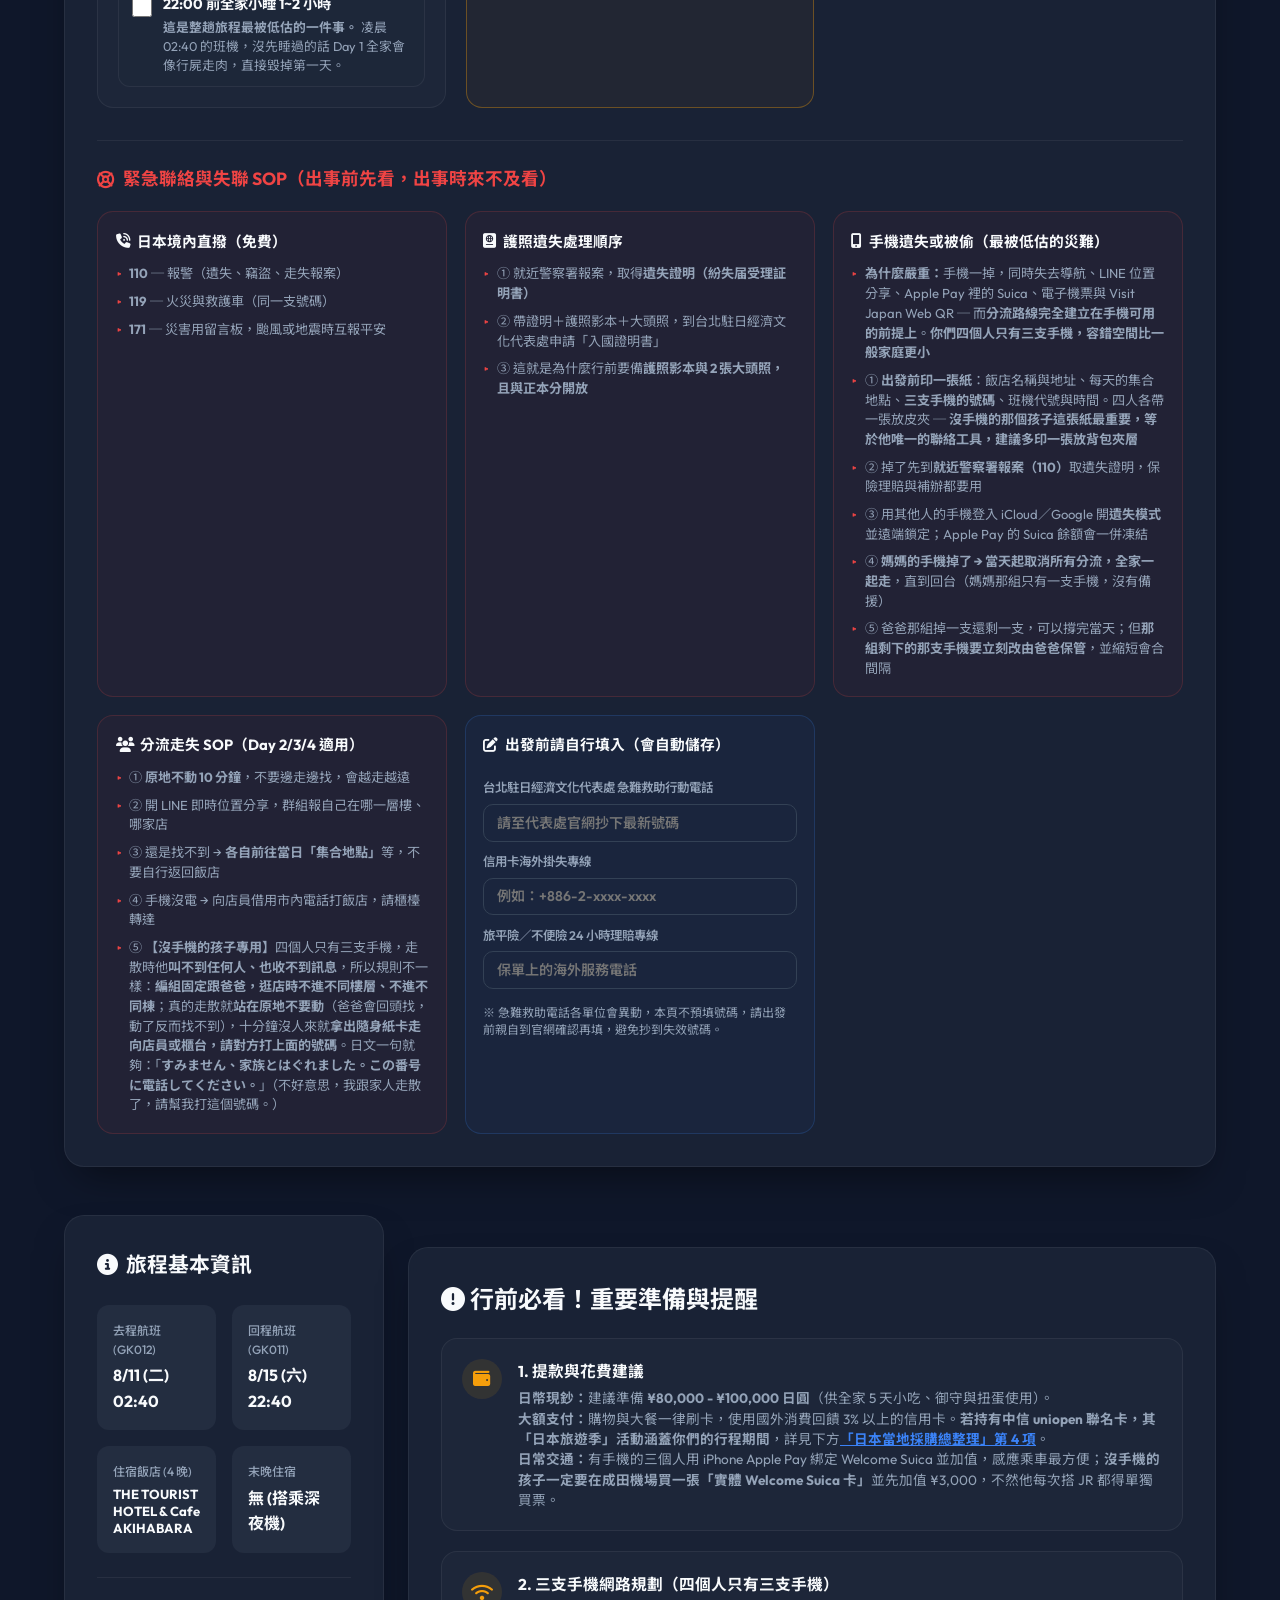
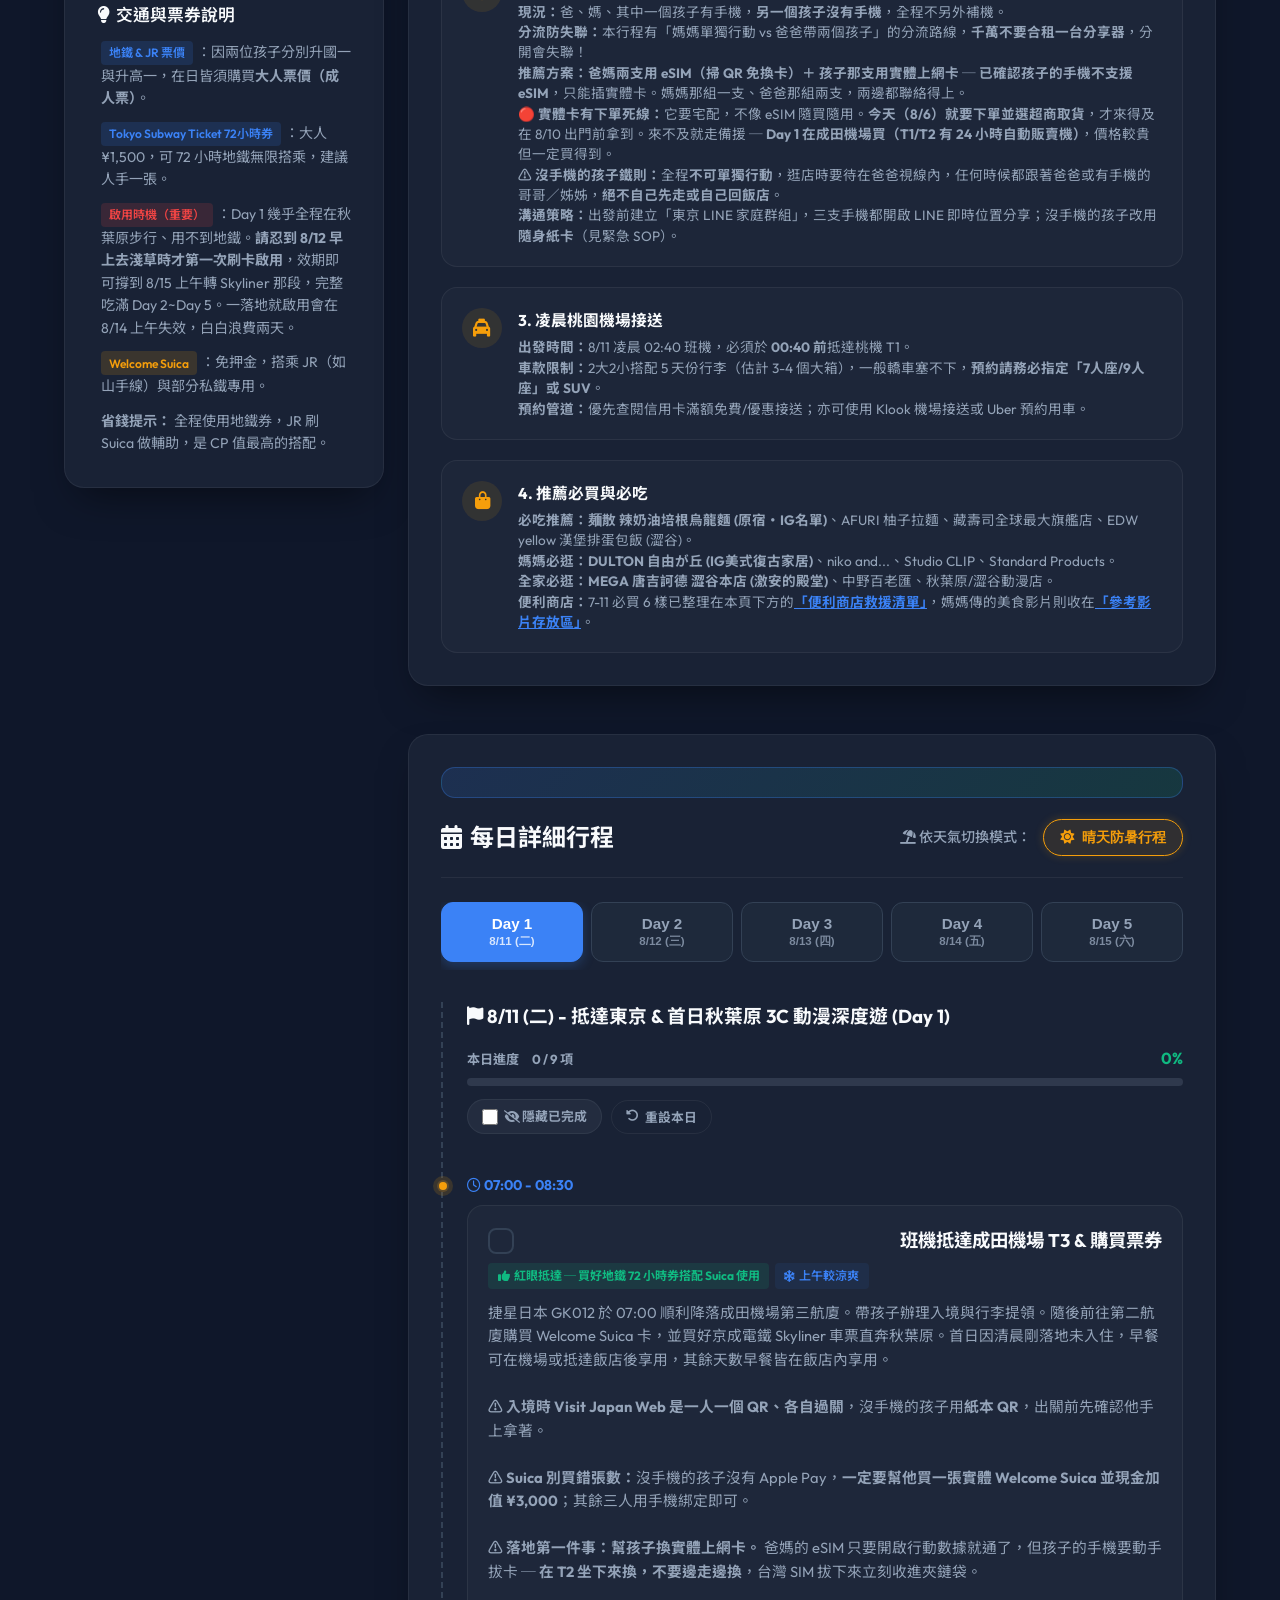
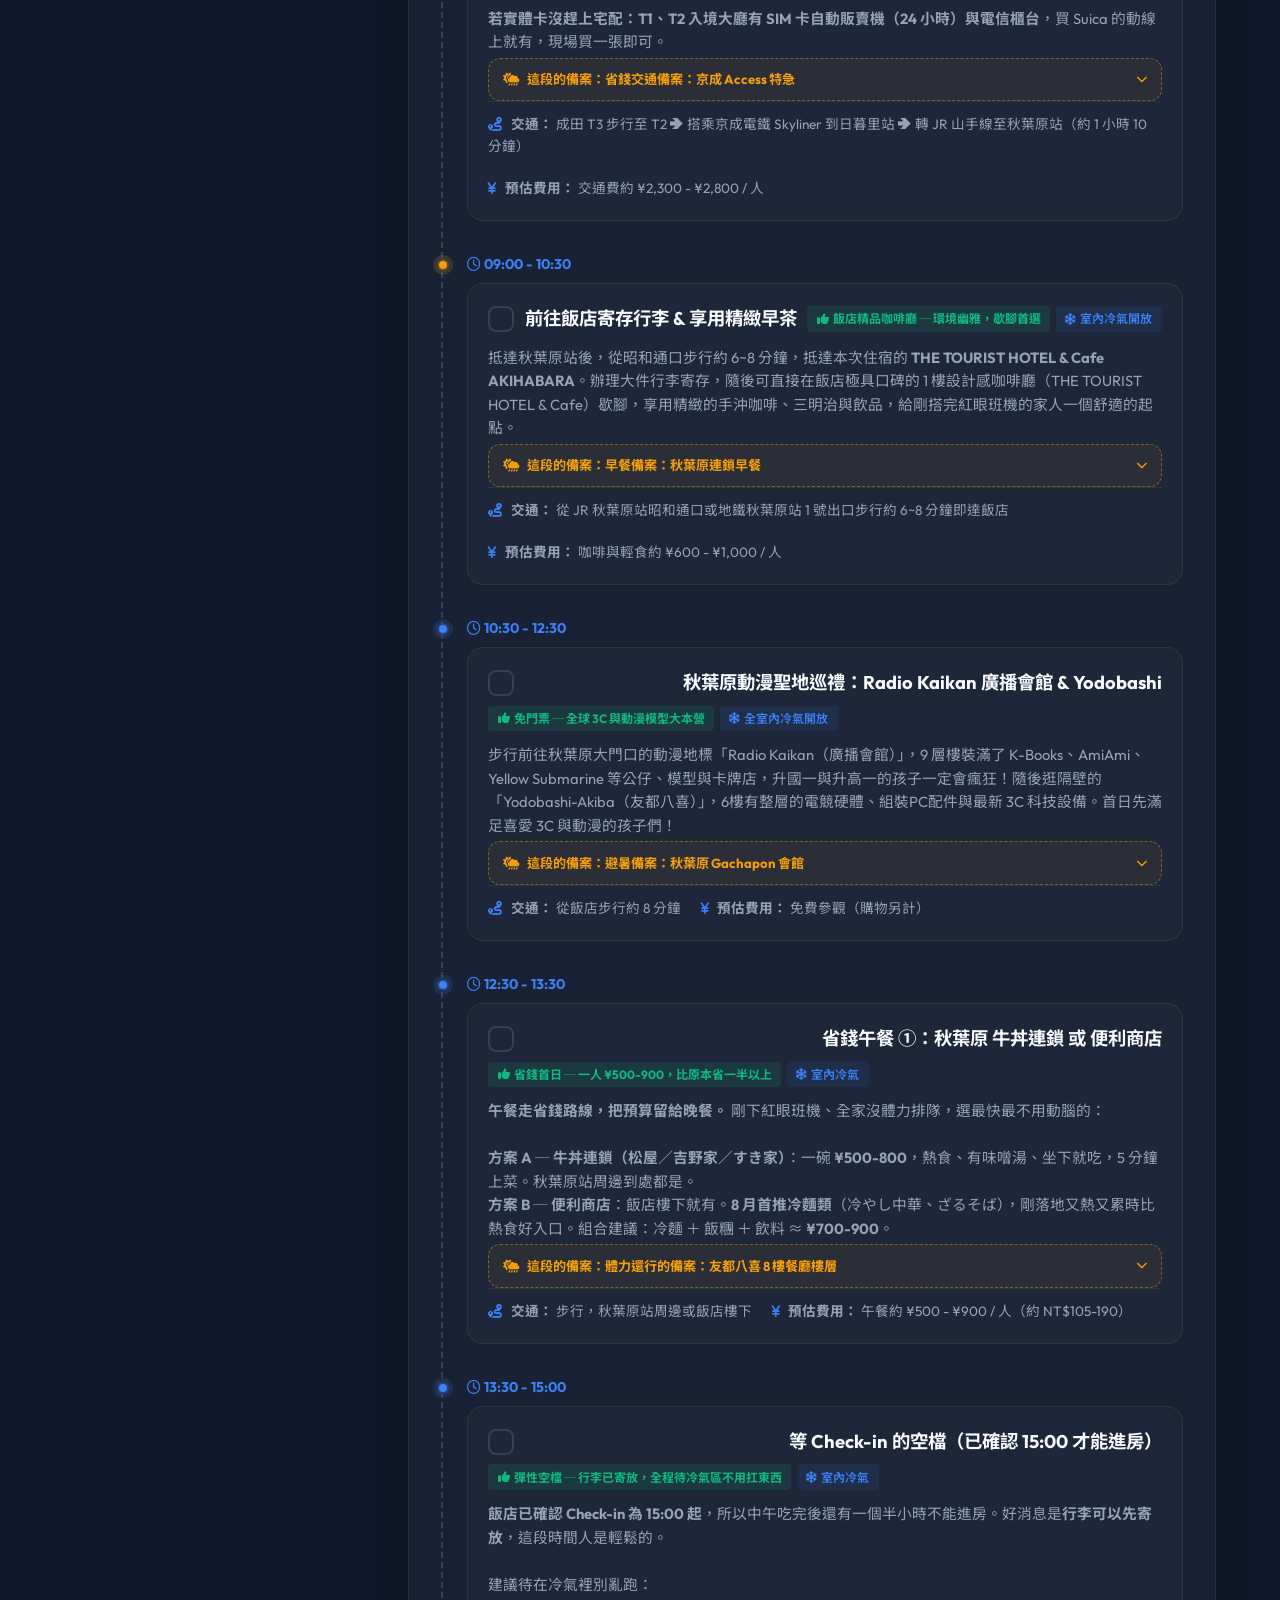
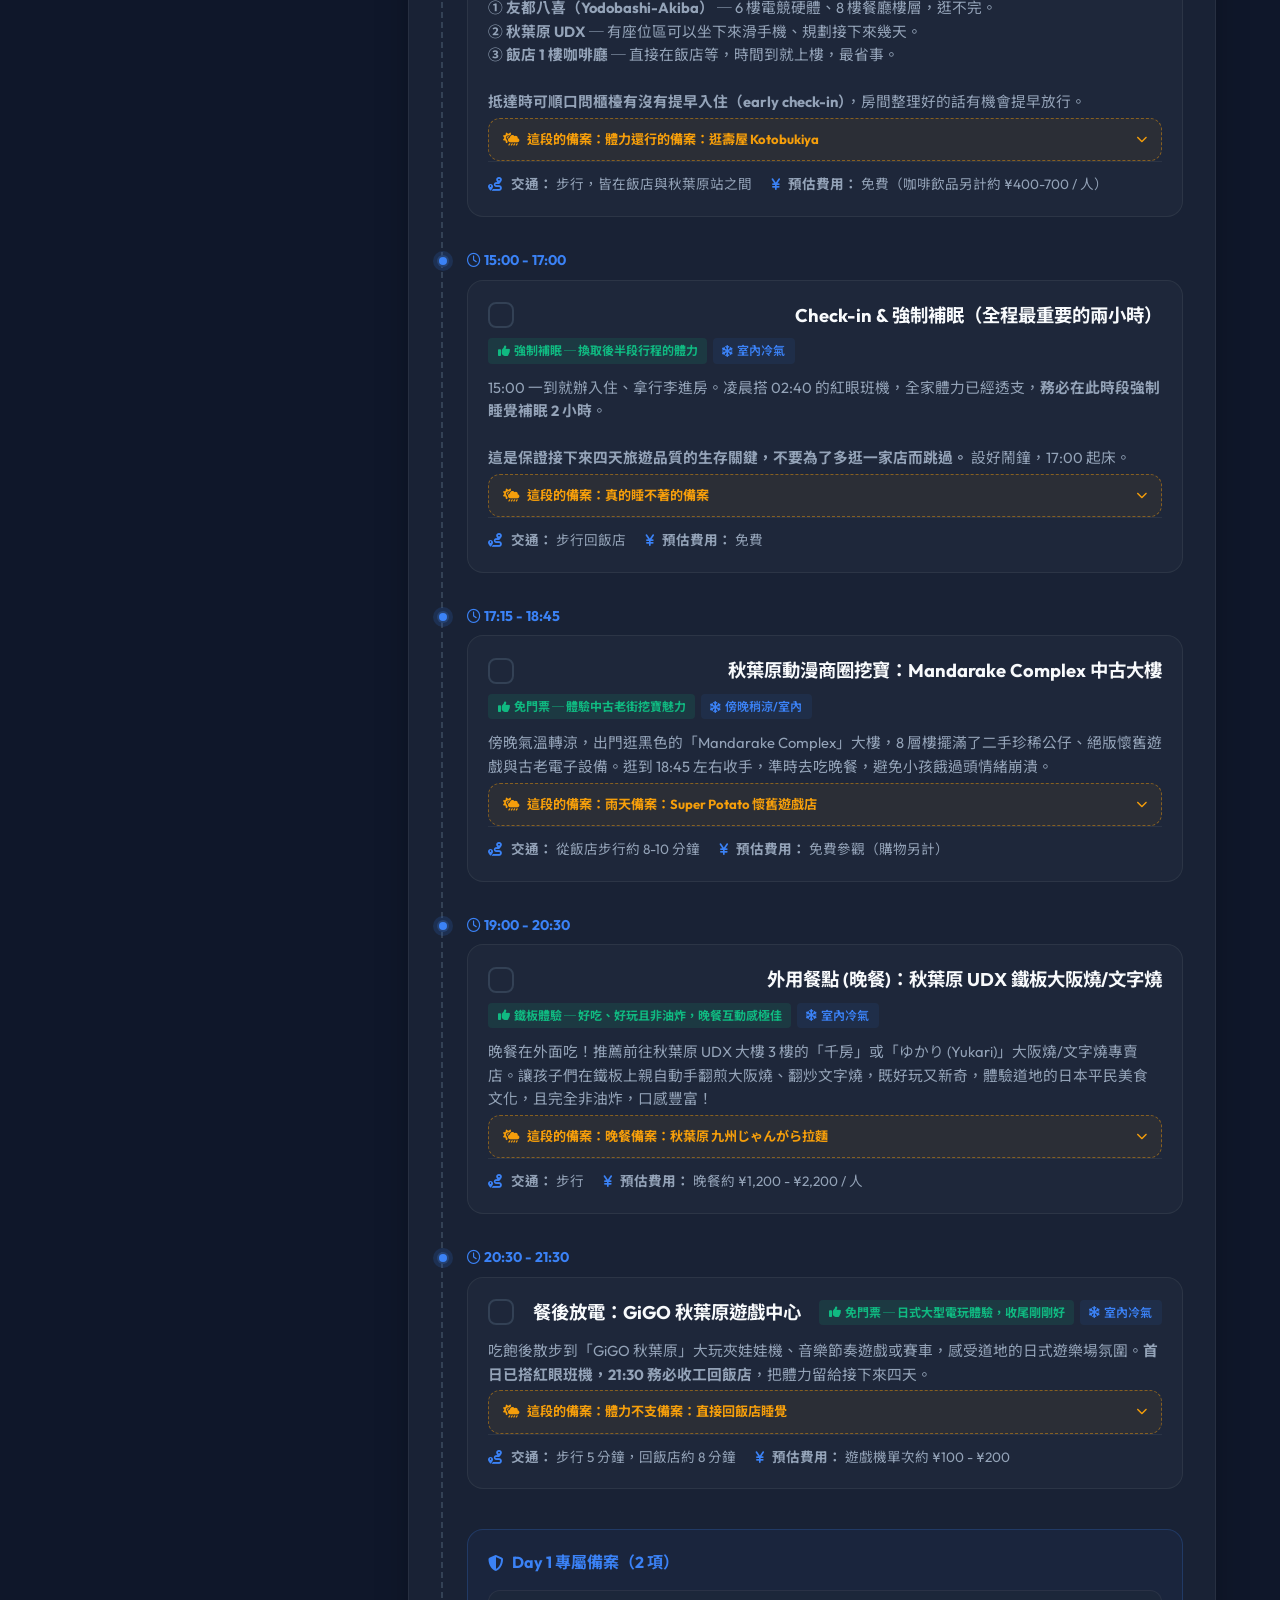
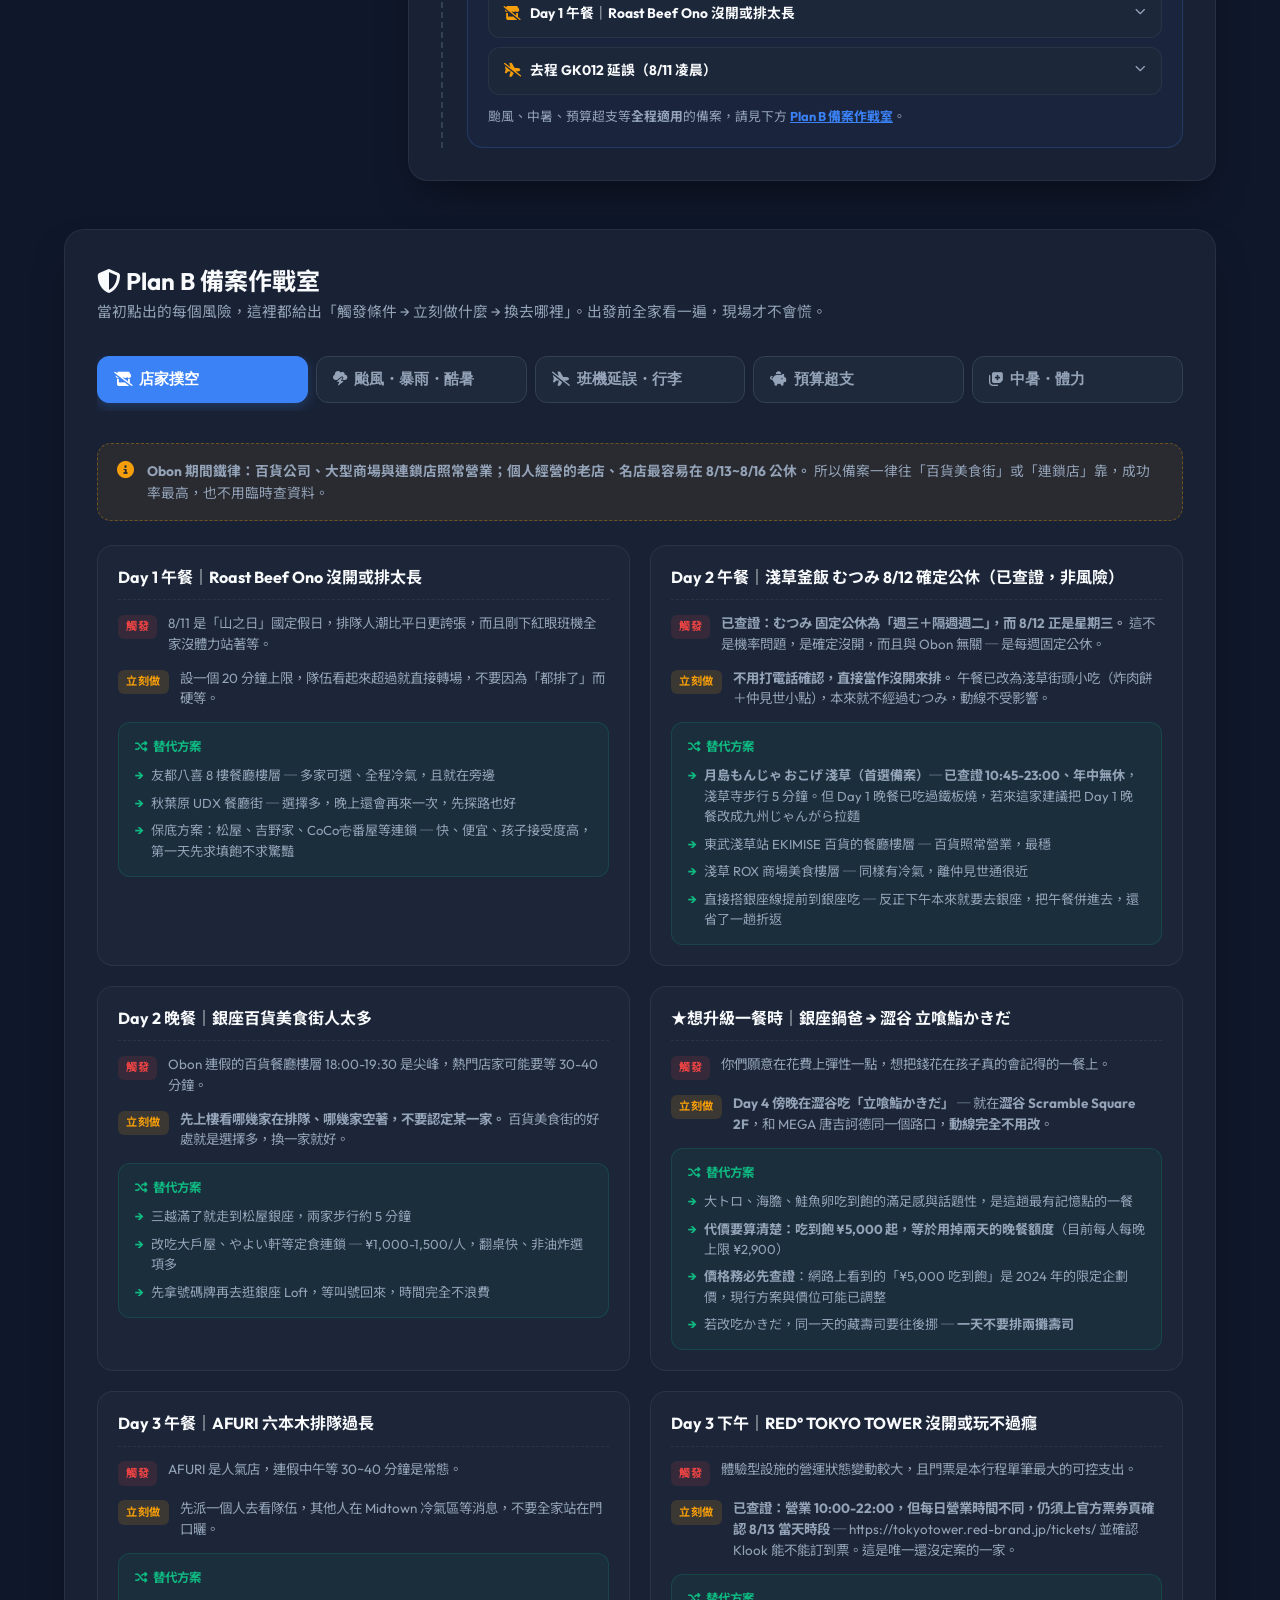
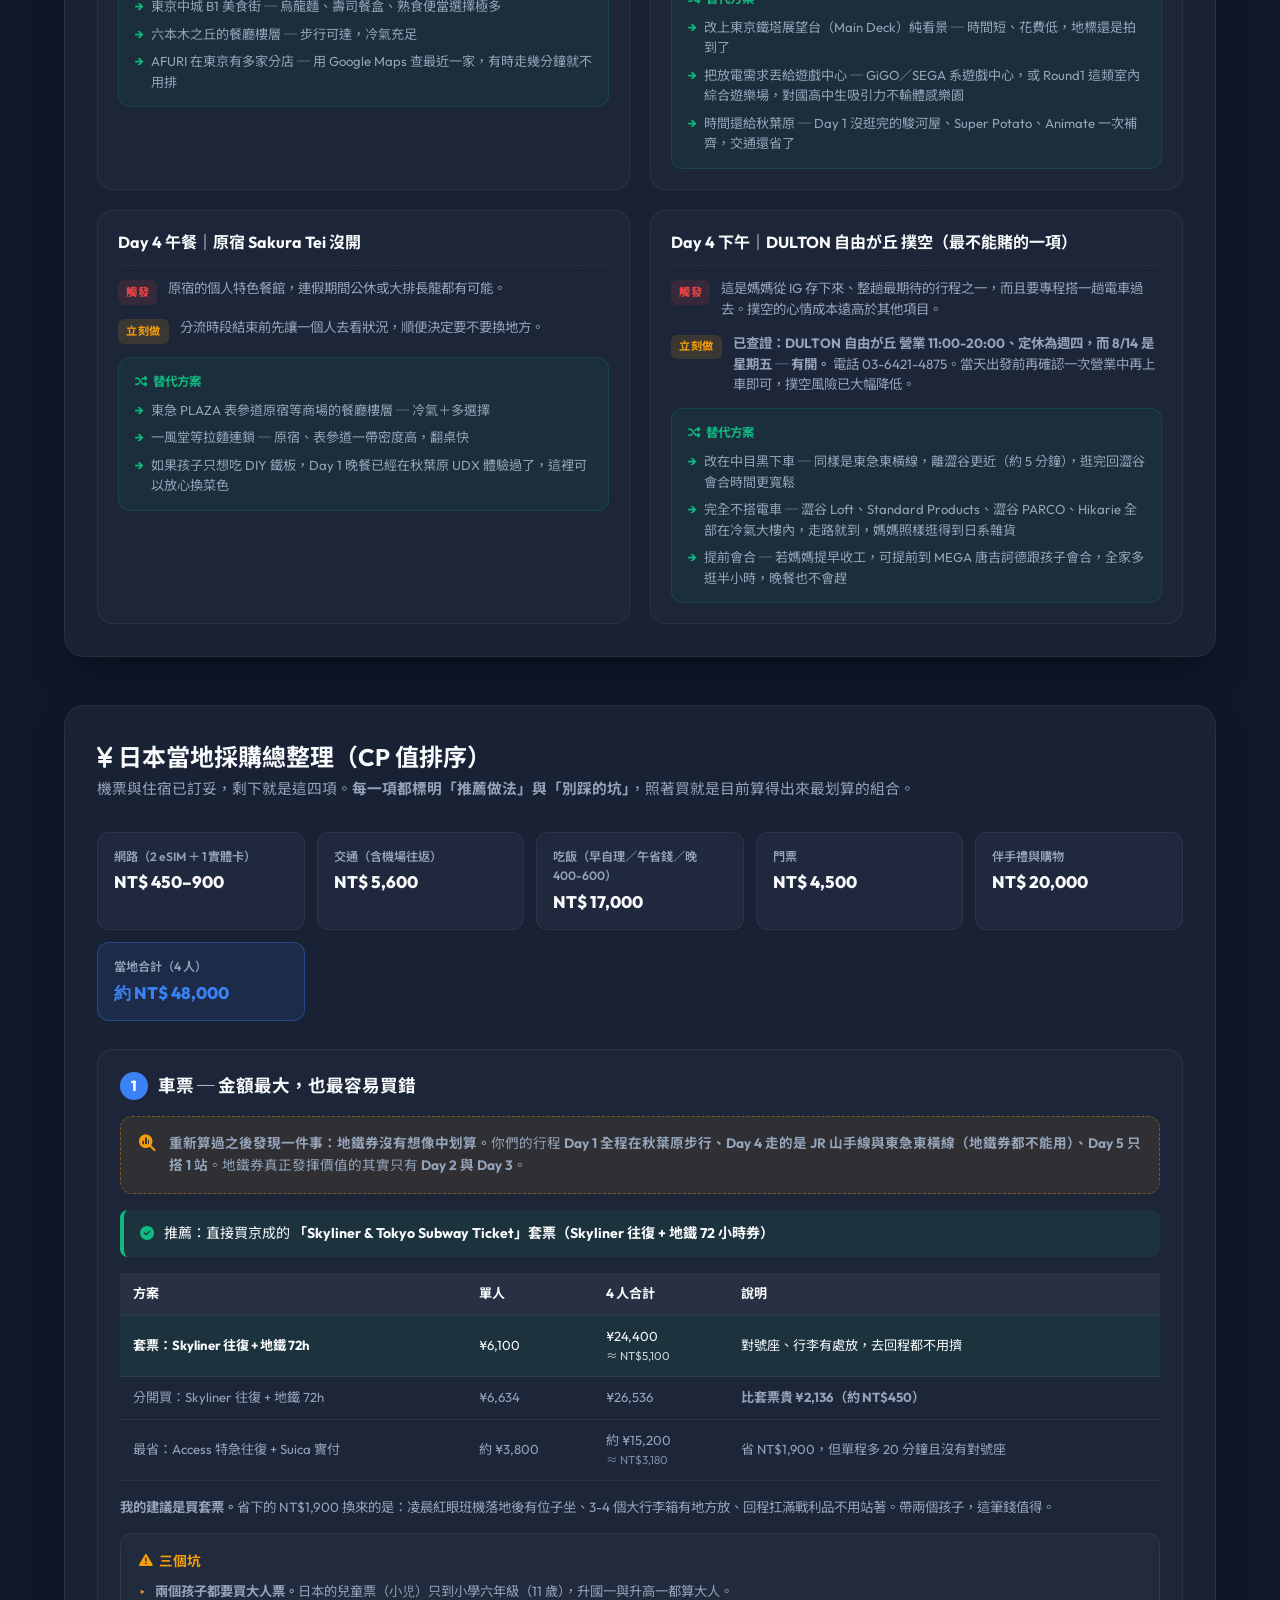
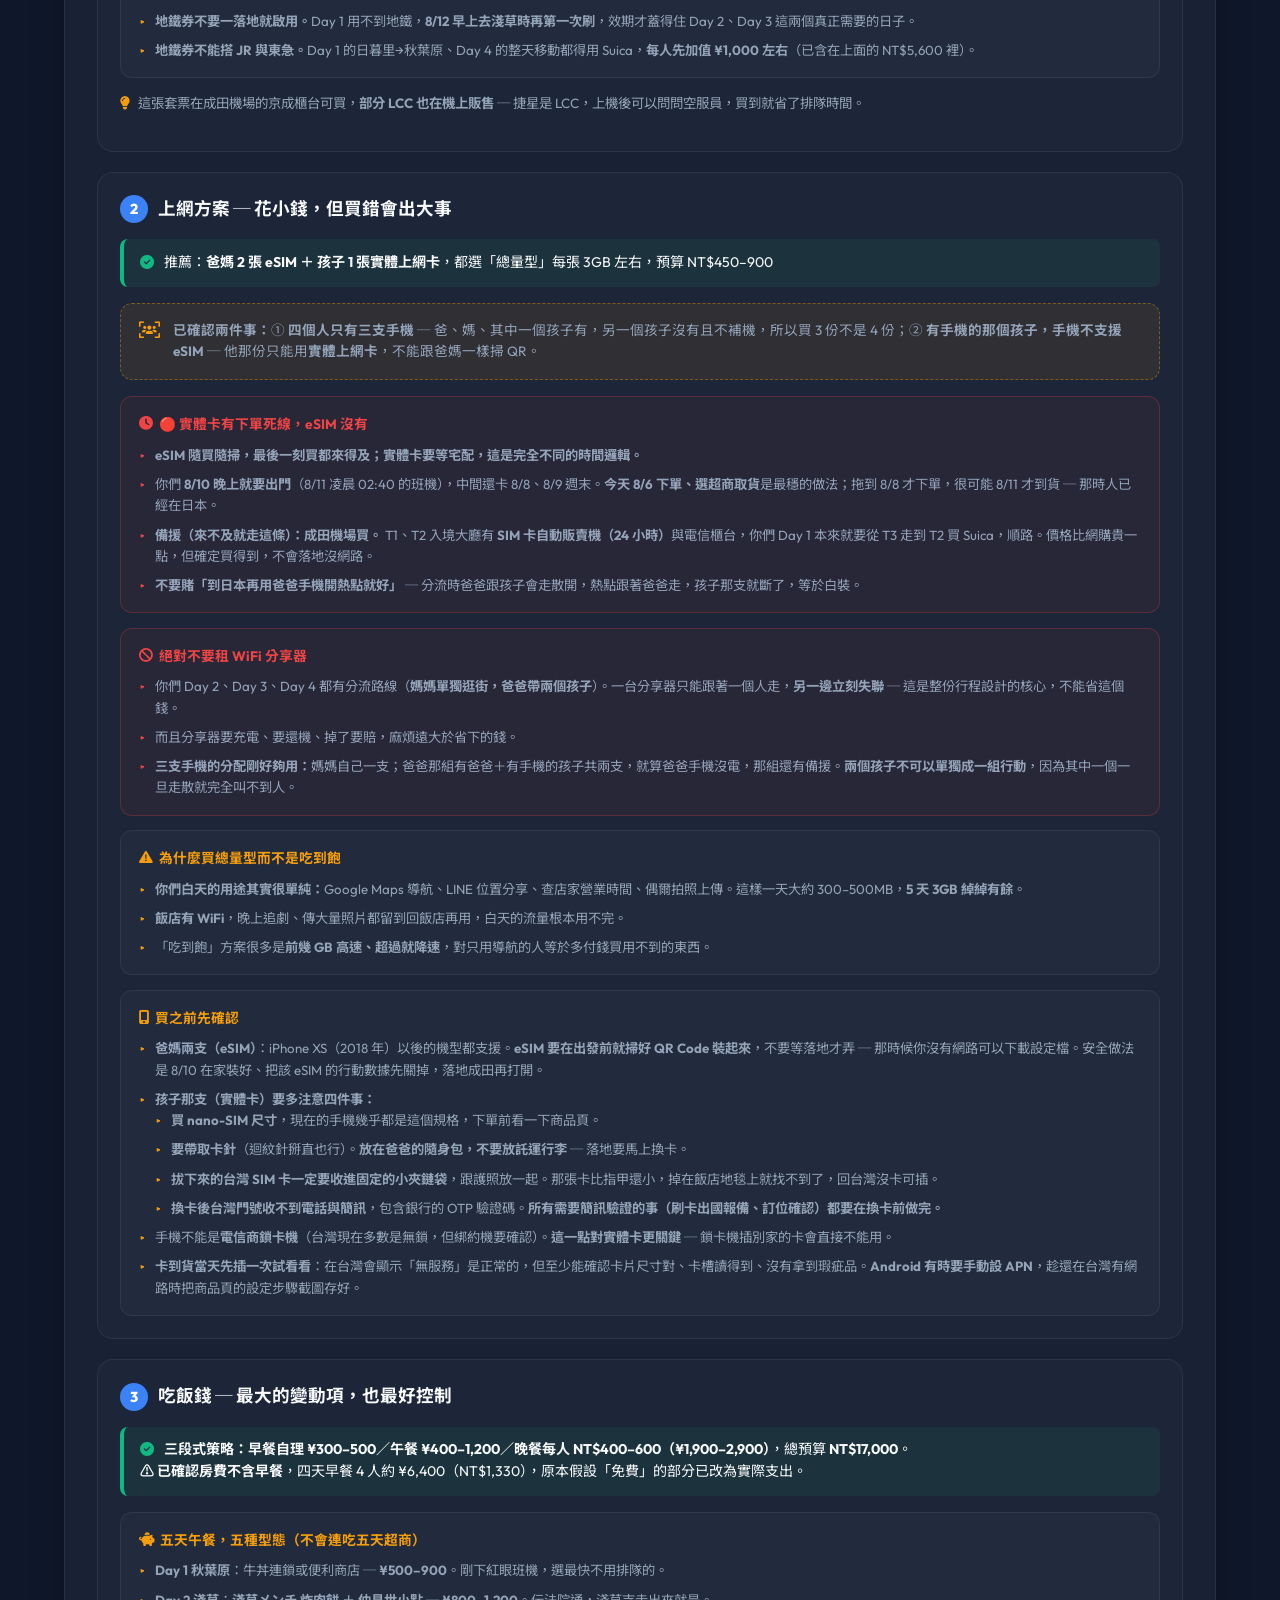
==== commit 35e1307a: "feat: 家人手機之間的狀態同步（Supabase） 需求：部署出去的內容要能連動 — 爸爸在自己手機勾「日幣已換」，媽媽與 孩子的手機打開也要看得到。原本狀態都存在各自手機的 localStora" ====
--- a/index.html
+++ b/index.html
@@ -14,7 +14,7 @@
     <!-- FontAwesome for Icons -->
     <link rel="stylesheet" href="https://cdnjs.cloudflare.com/ajax/libs/font-awesome/6.4.0/css/all.min.css">
     <!-- 樣式表同樣加上版本參數排除快取，否則家人手機上的舊 CSS 會讓新版面錯位 -->
-    <link rel="stylesheet" href="style.css?v=3.6">
+    <link rel="stylesheet" href="style.css?v=3.7">
 </head>
 <body>
     <!-- Theme Toggle -->
@@ -963,6 +963,6 @@
         <p style="margin-top: 0.75rem;">© 2026 東京親子高 CP 值自由行指南. Designed for family of 4.</p>
     </footer>
 
-    <script src="app.js?v=3.8"></script>
+    <script src="app.js?v=3.9"></script>
 </body>
 </html>
--- a/style.css
+++ b/style.css
@@ -2568,3 +2568,41 @@
 }
 
 
+
+/* ============================================================
+   同步狀態徽章（家人手機之間的共用狀態）
+   桌機固定在左下角；手機要墊在底部快速跳轉列上方，別互相遮住。
+   ============================================================ */
+#sync-badge {
+    position: fixed;
+    left: 0.75rem;
+    bottom: 0.75rem;
+    z-index: 998;
+    display: inline-flex;
+    align-items: center;
+    gap: 0.4rem;
+    padding: 0.35rem 0.7rem;
+    border-radius: 999px;
+    font-size: 0.72rem;
+    font-weight: 700;
+    line-height: 1;
+    background: var(--bg-card);
+    border: 1px solid var(--border-card);
+    box-shadow: 0 4px 14px rgba(0, 0, 0, 0.18);
+    backdrop-filter: blur(18px);
+    -webkit-backdrop-filter: blur(18px);
+    pointer-events: none;
+    opacity: 0.9;
+}
+
+#sync-badge.sync-ok      { color: var(--success); }
+#sync-badge.sync-off     { color: var(--text-muted); }
+#sync-badge.sync-connecting { color: var(--text-muted); }
+
+@media (max-width: 768px) {
+    #sync-badge {
+        /* 底部跳轉列高度約 3.4rem，再加上 iPhone 底部安全區 */
+        bottom: calc(3.9rem + env(safe-area-inset-bottom));
+        font-size: 0.68rem;
+    }
+}
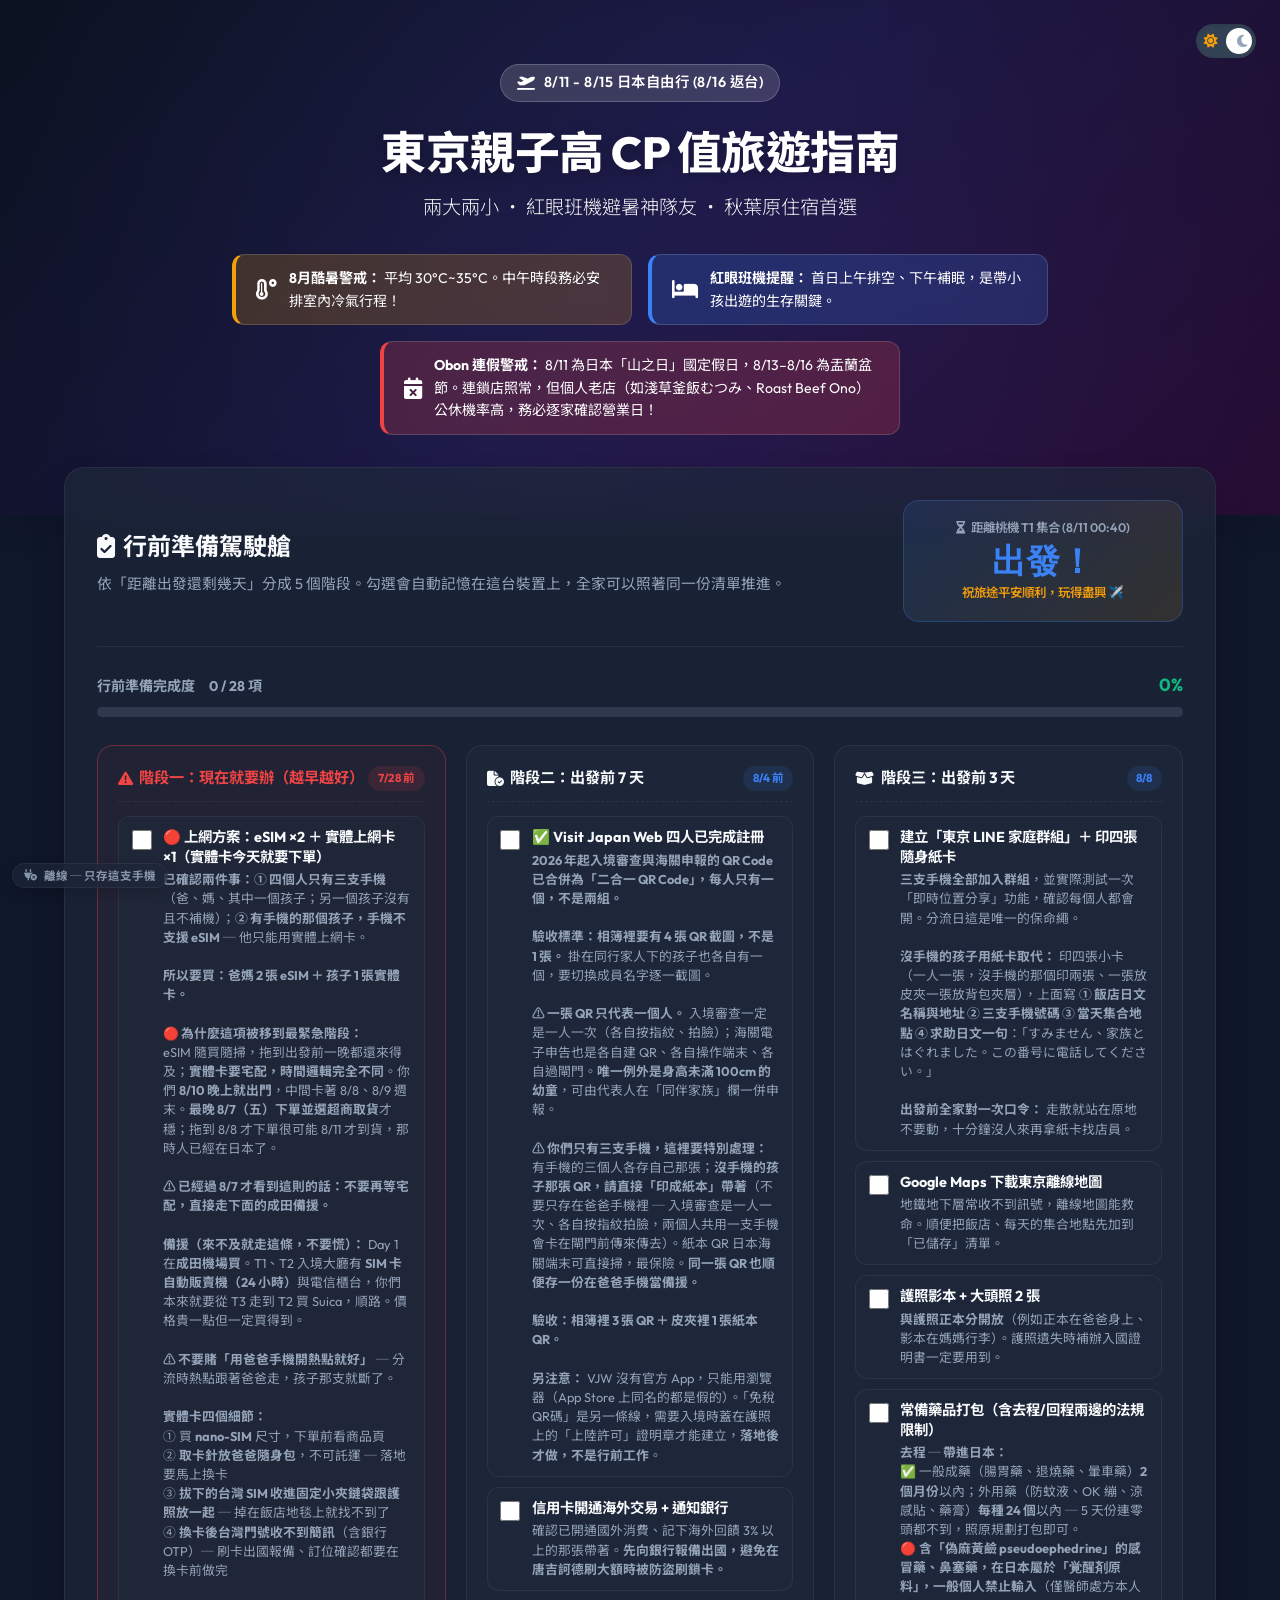
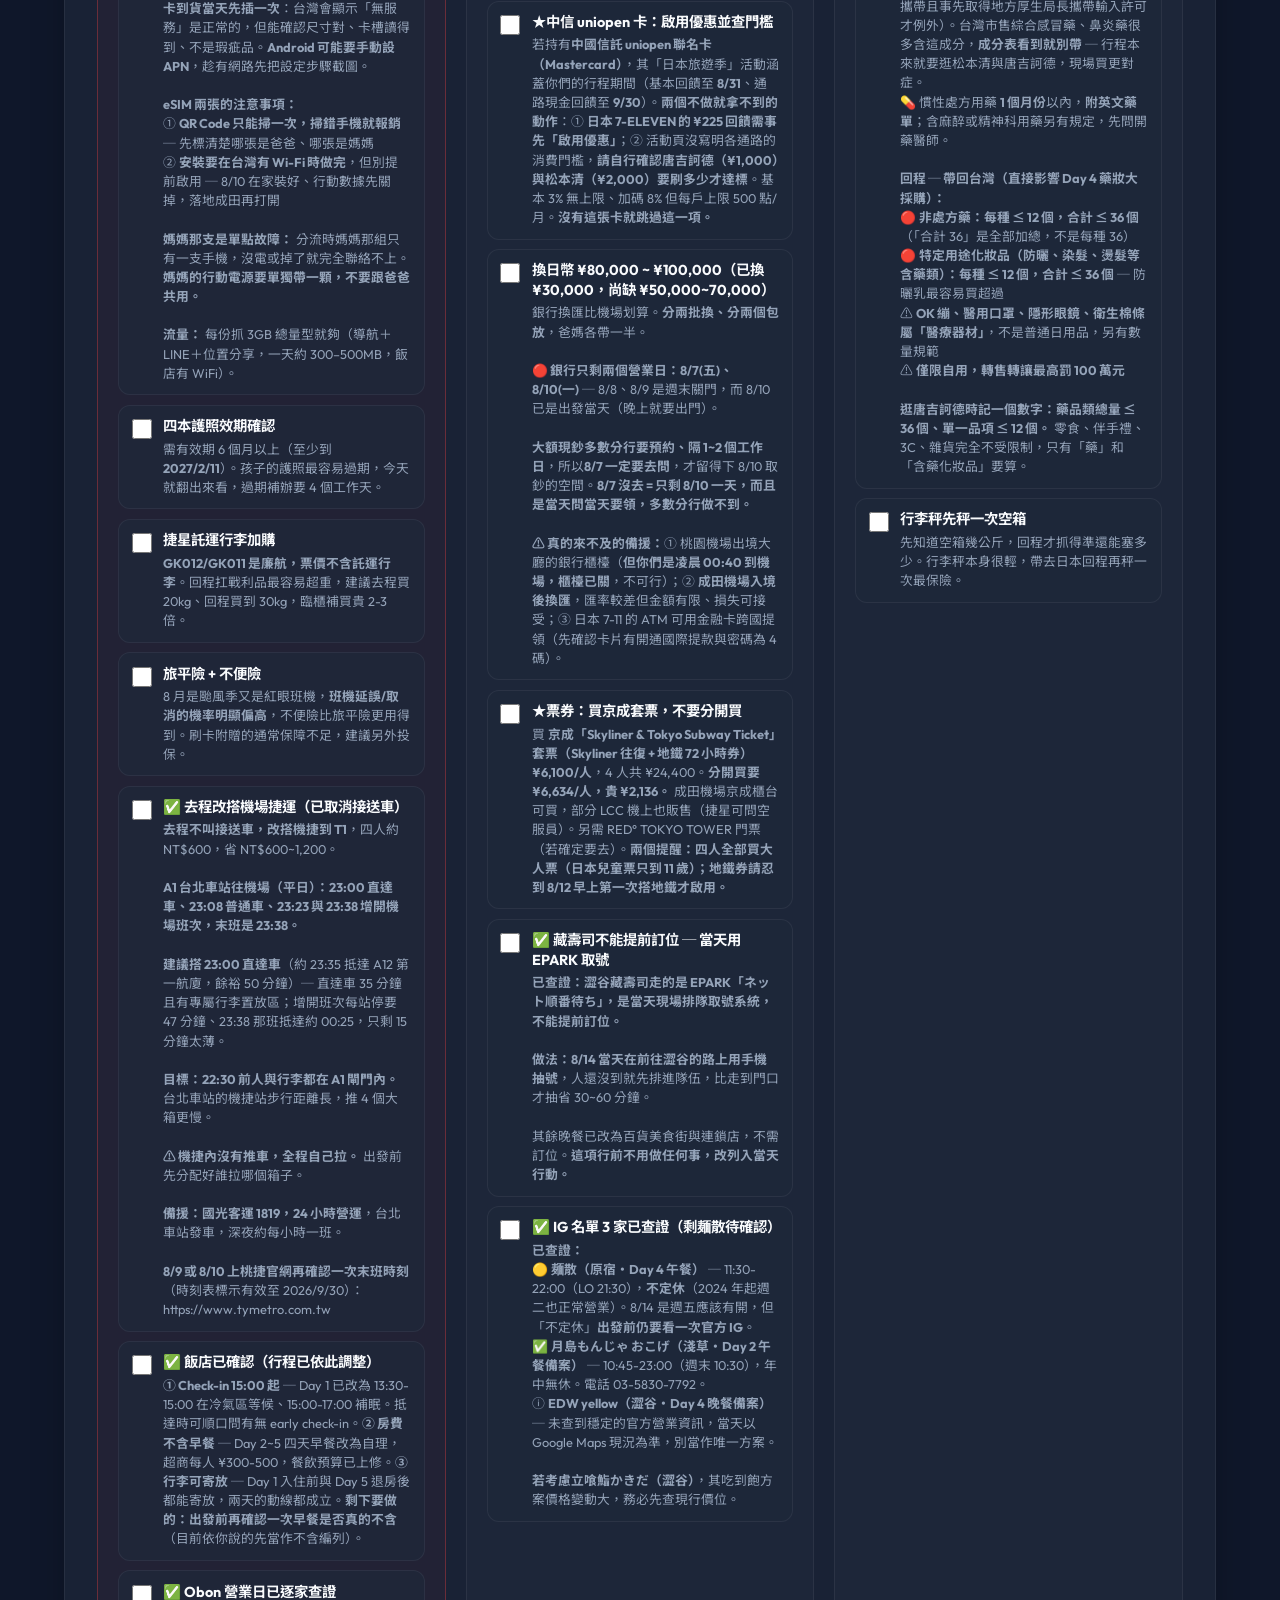
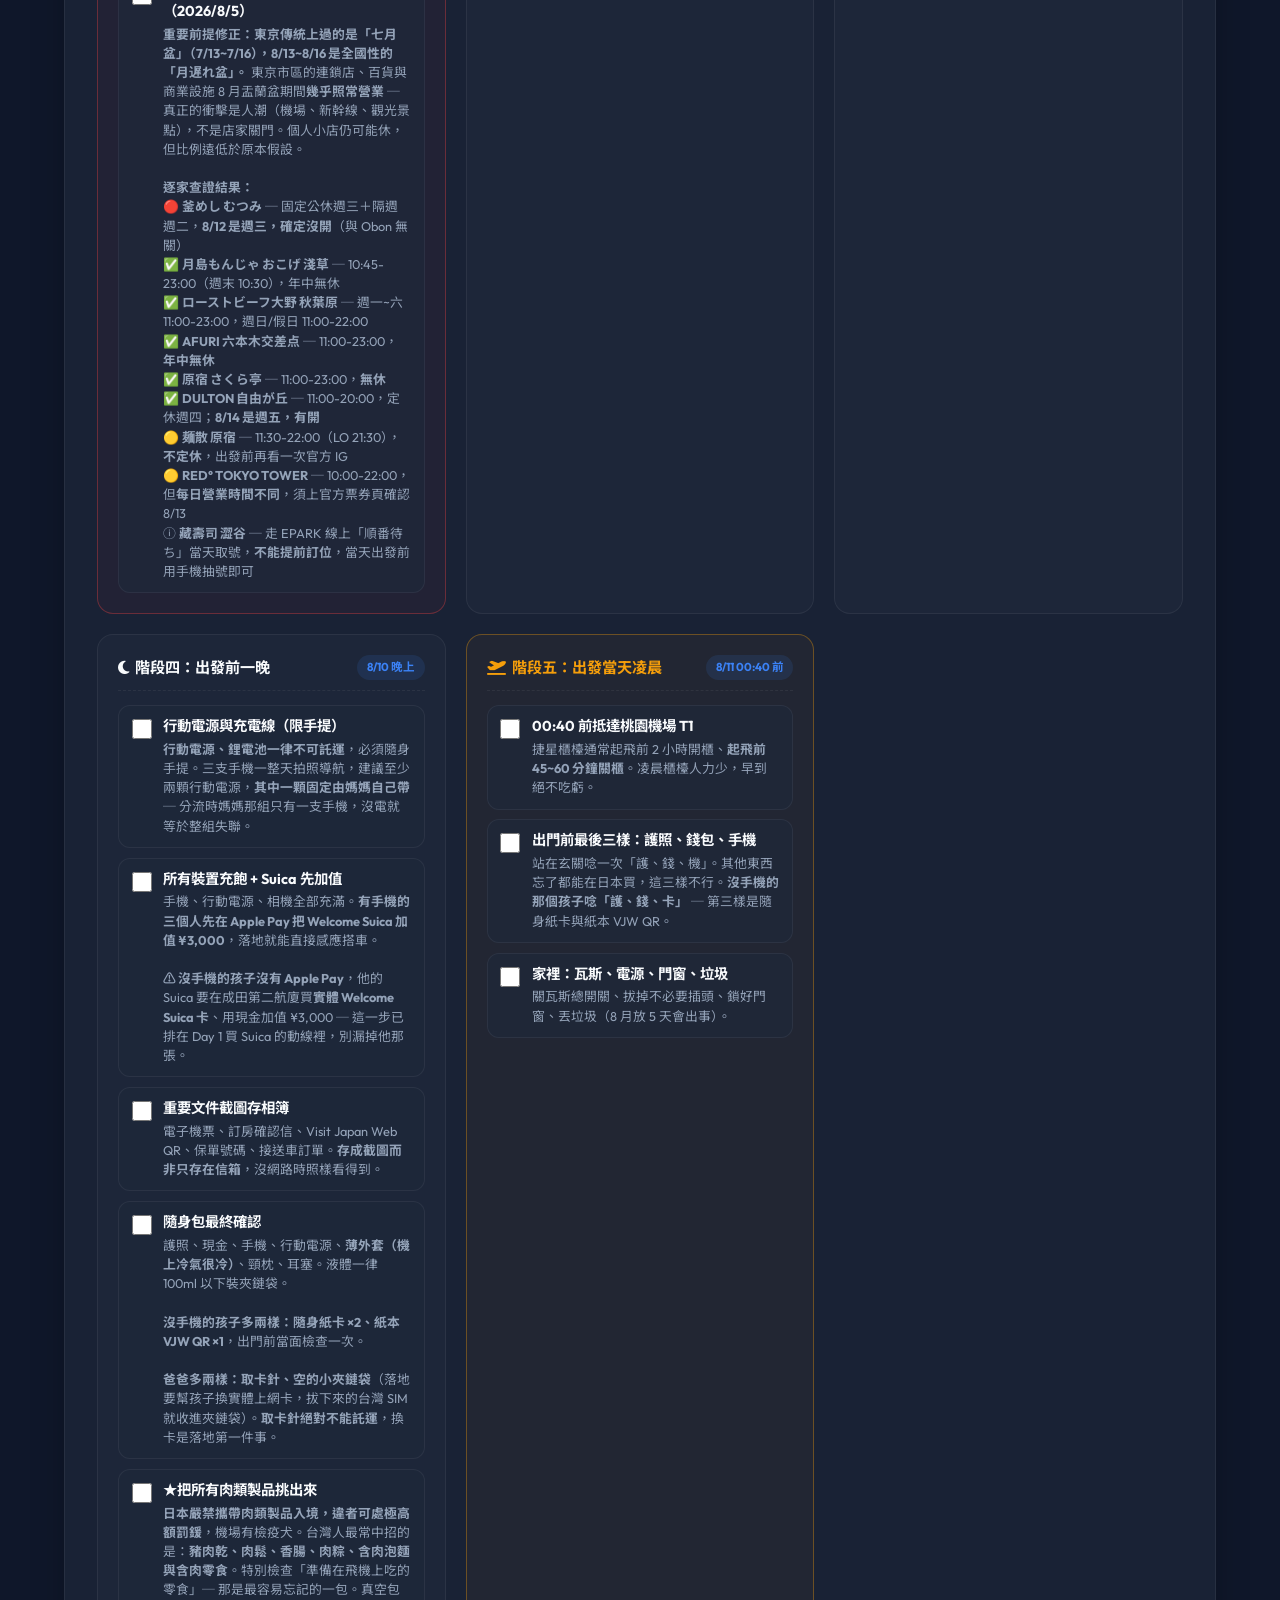
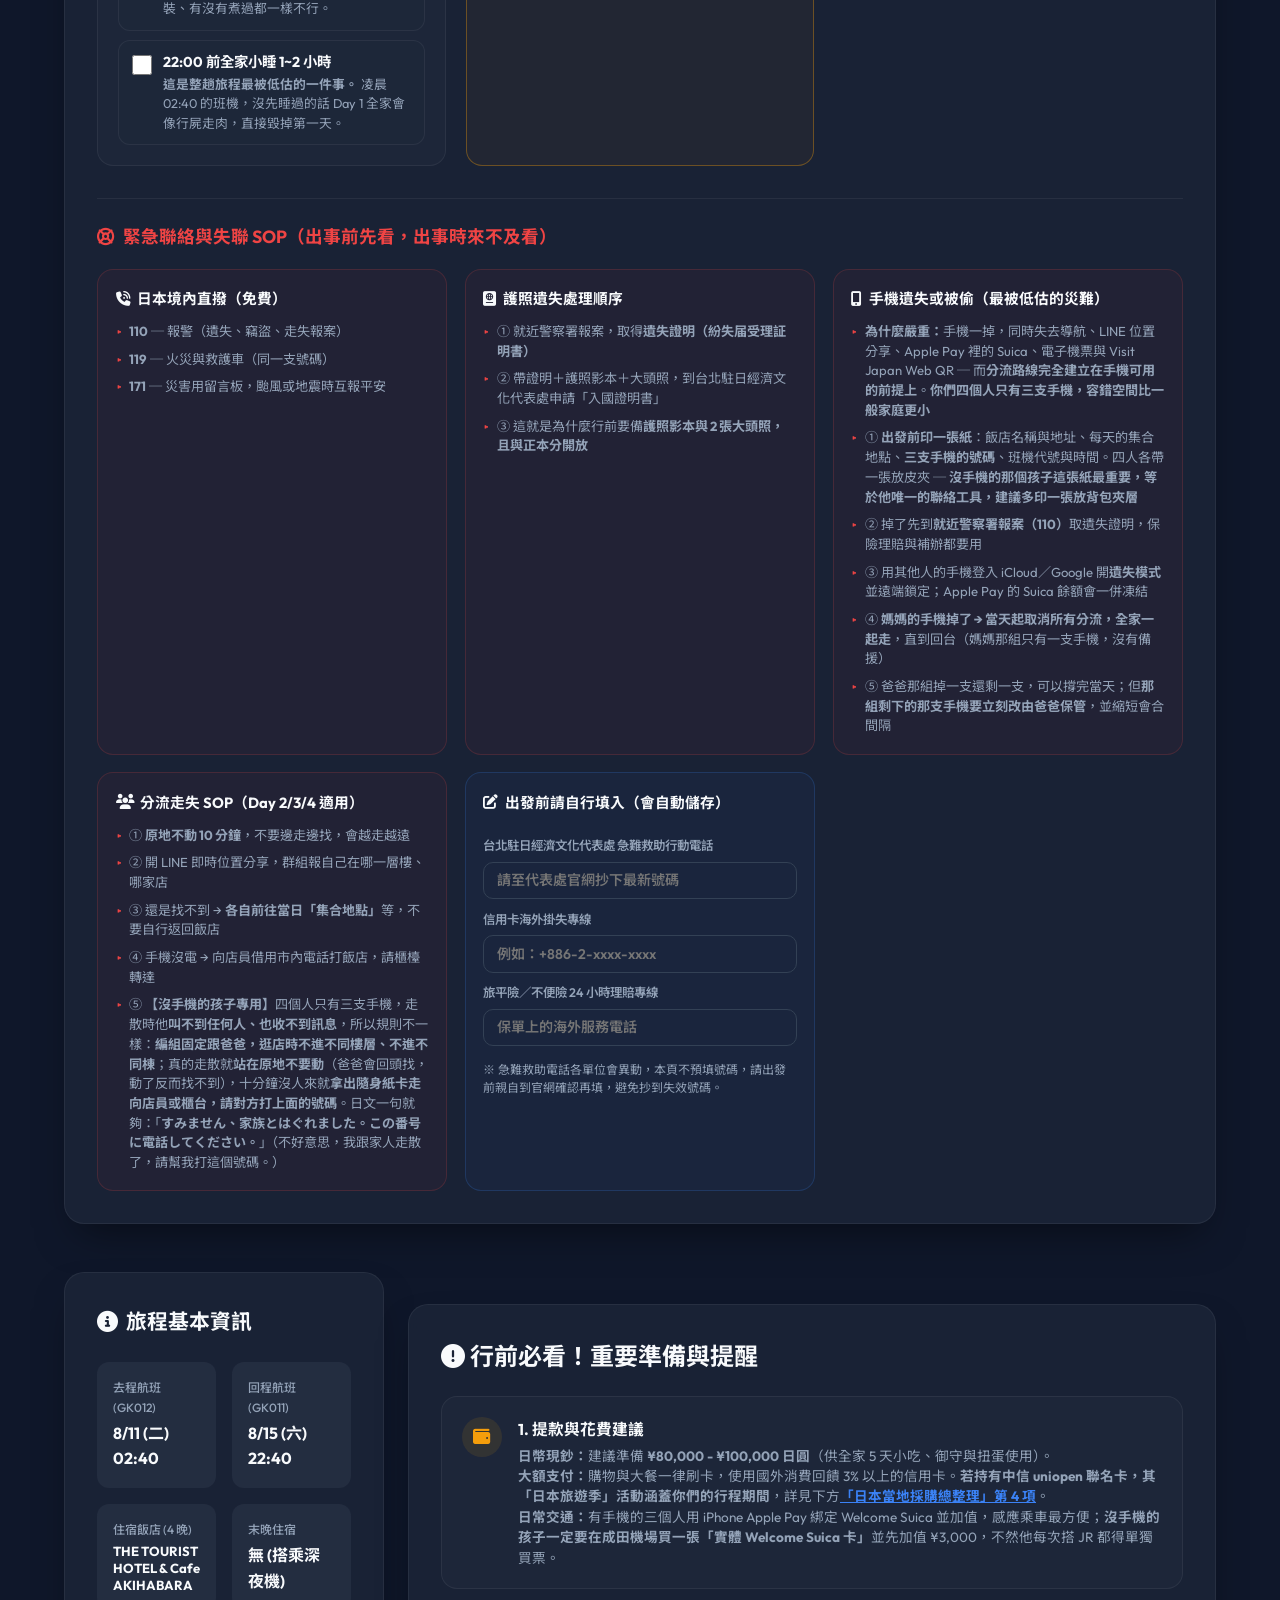
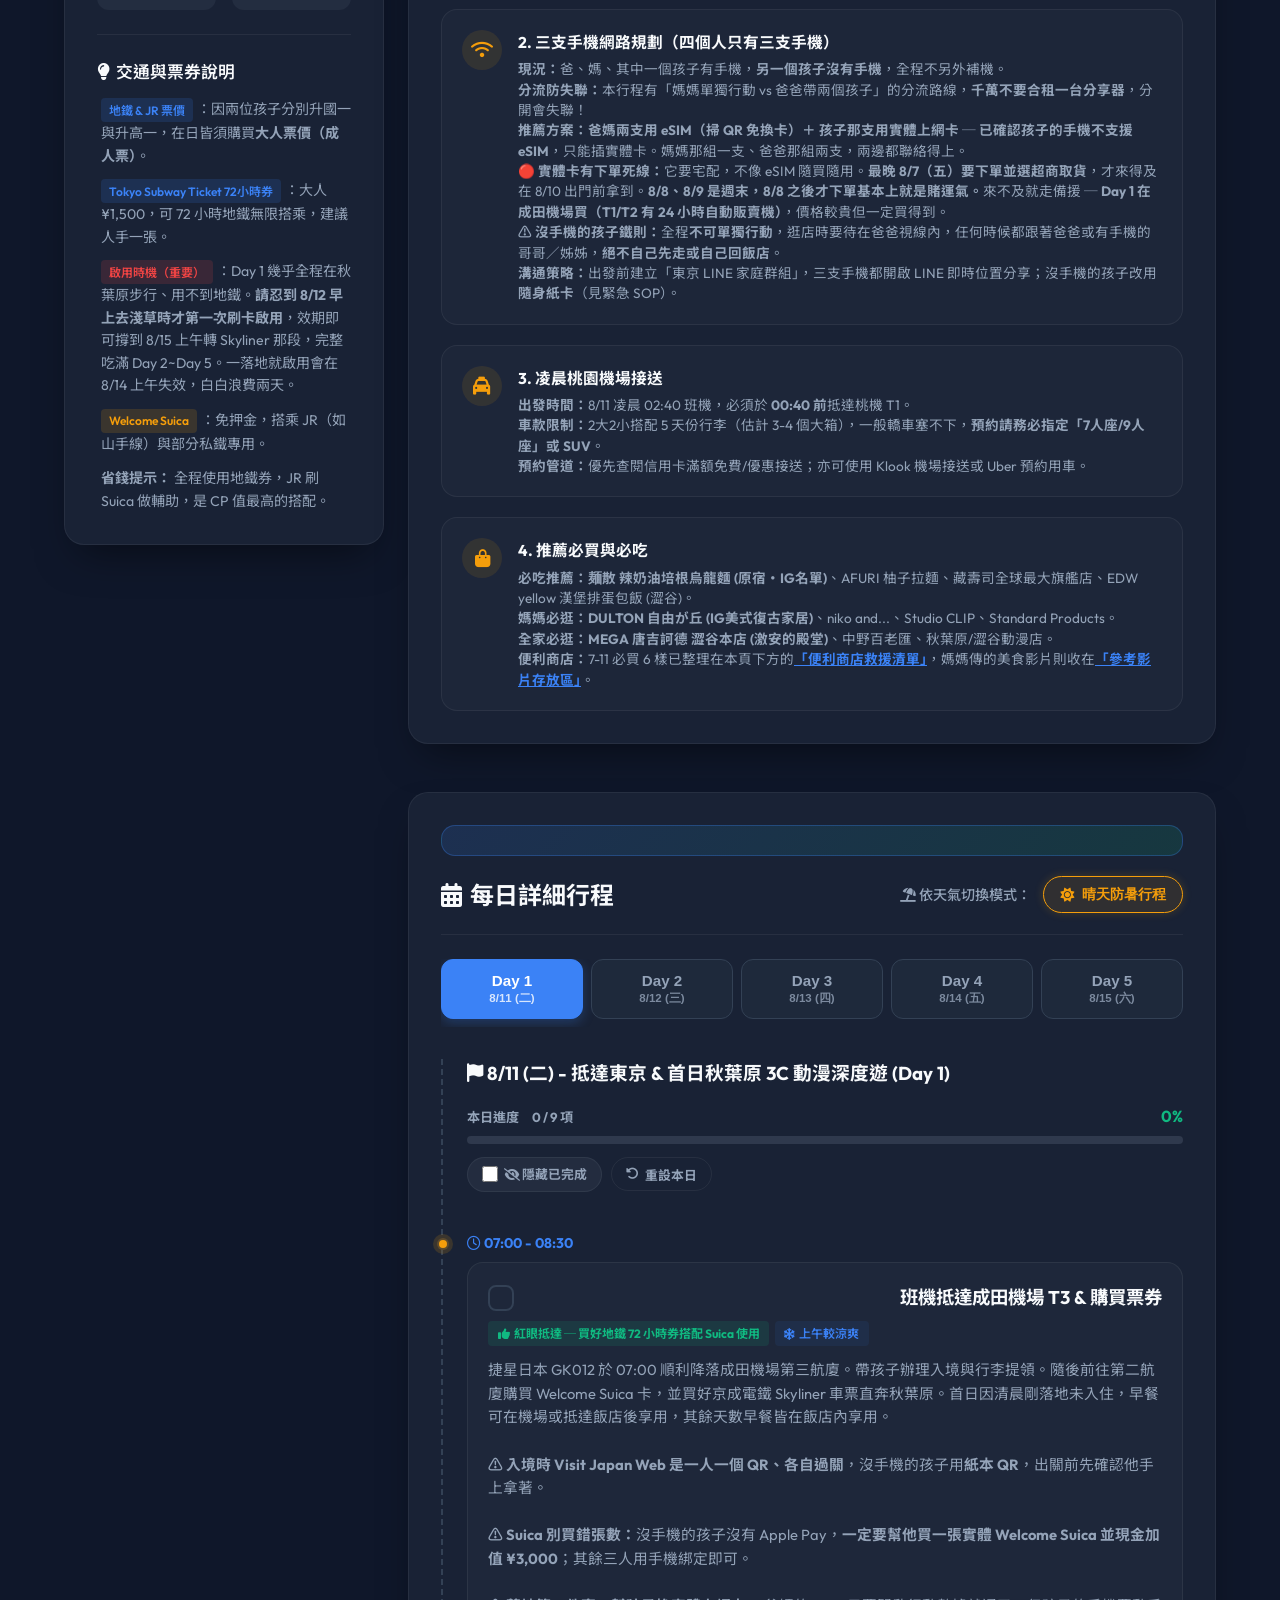
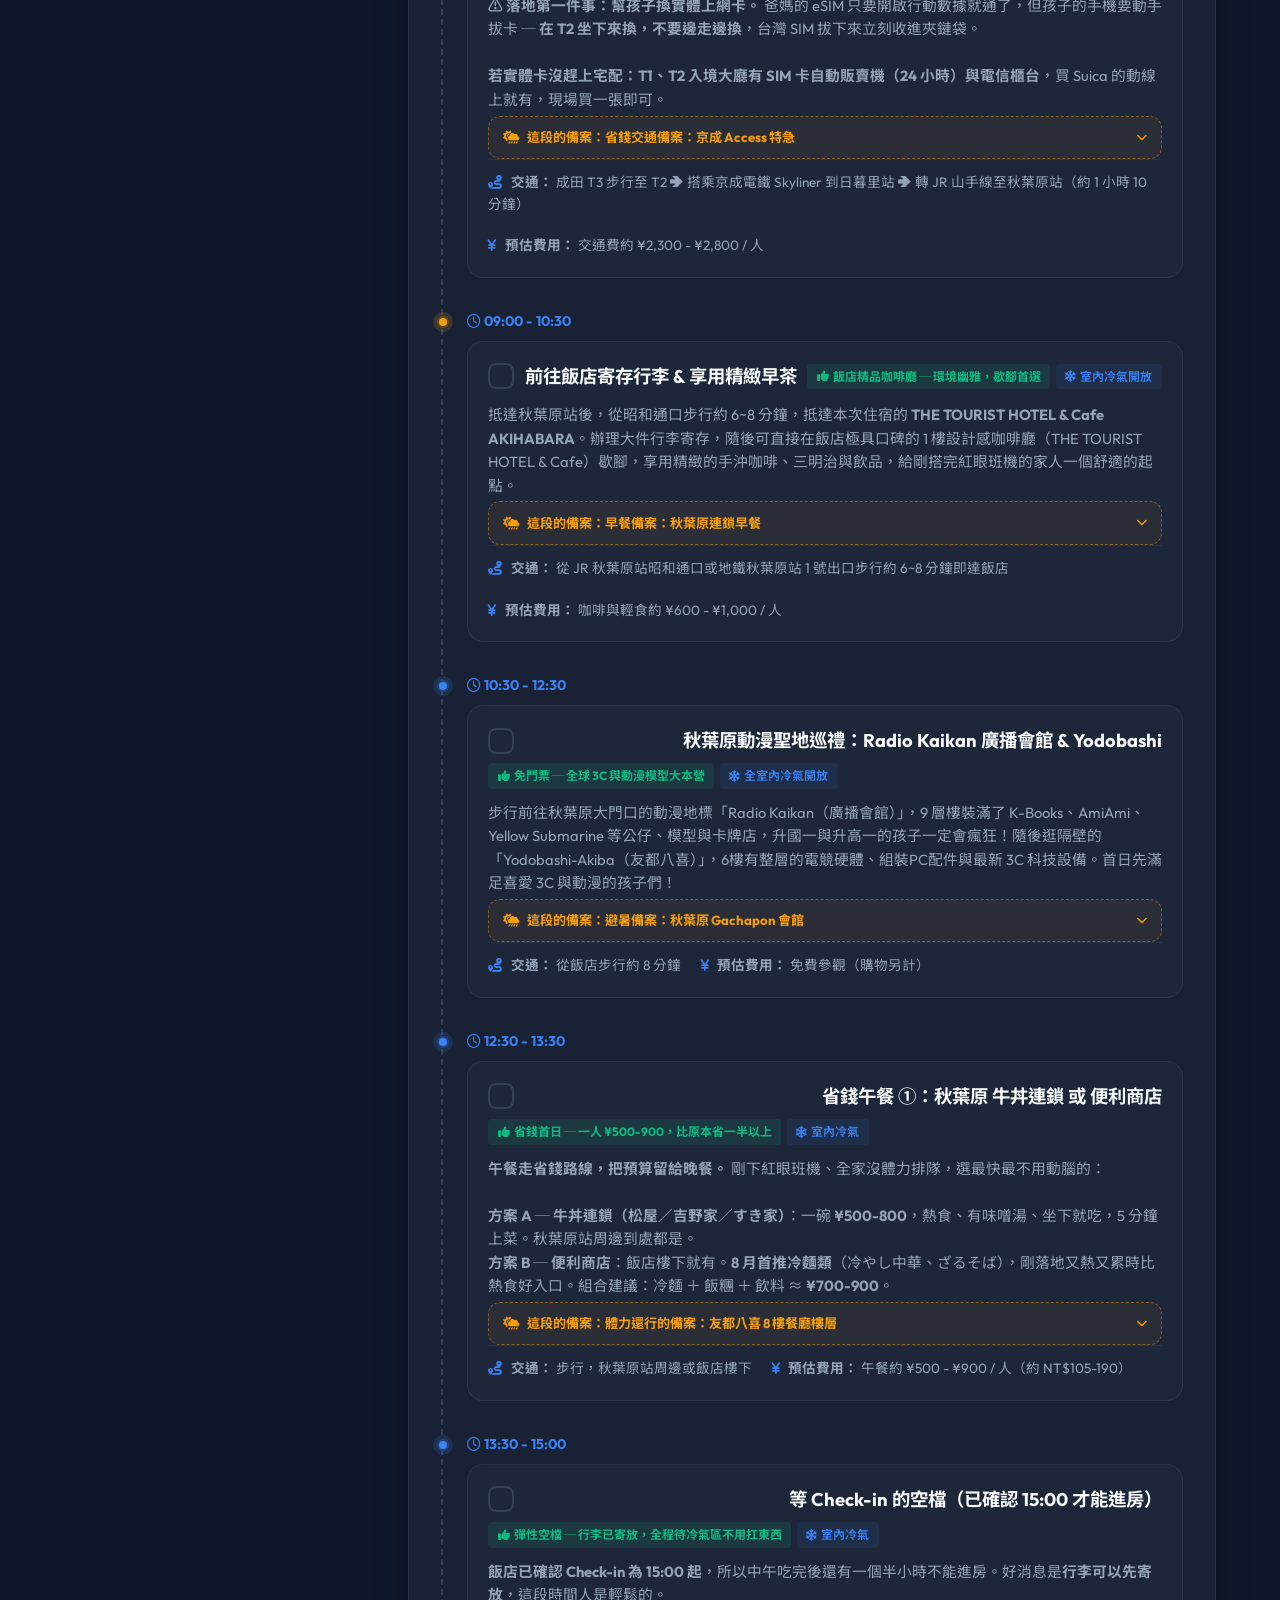
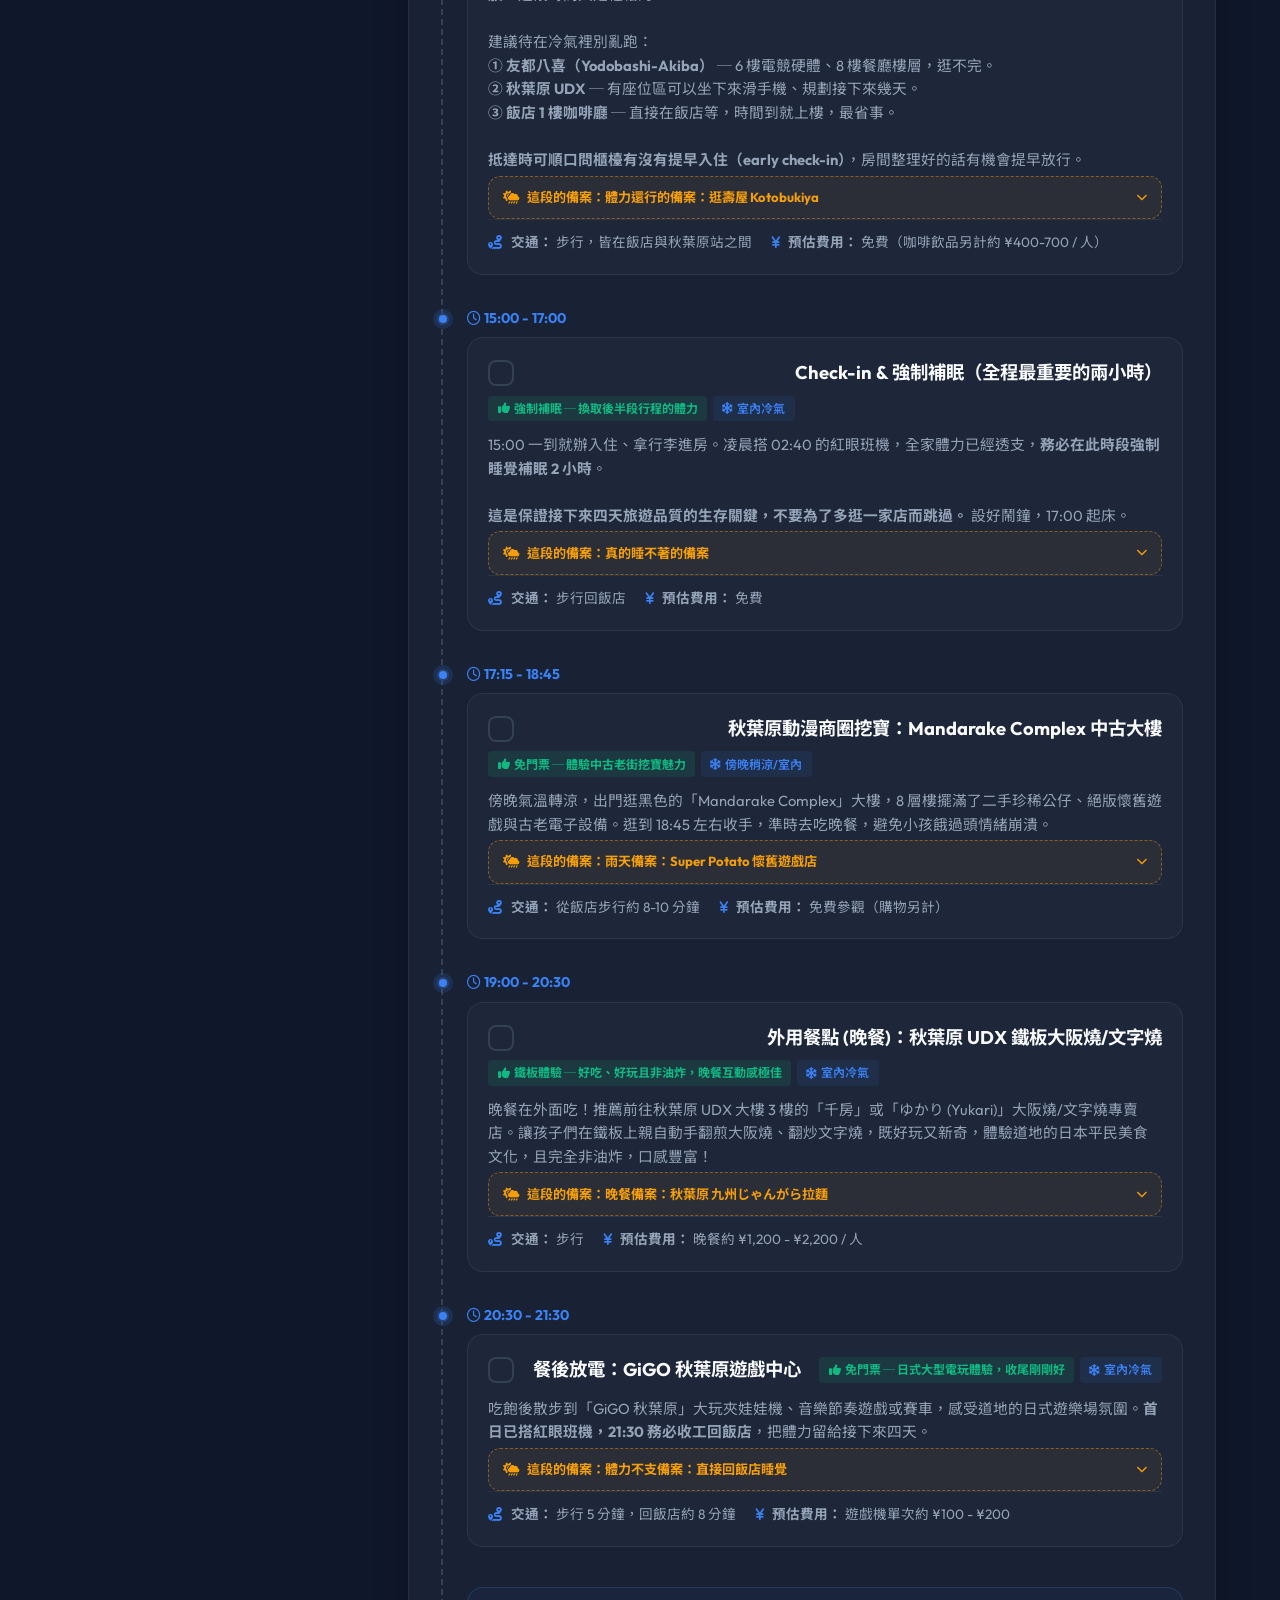
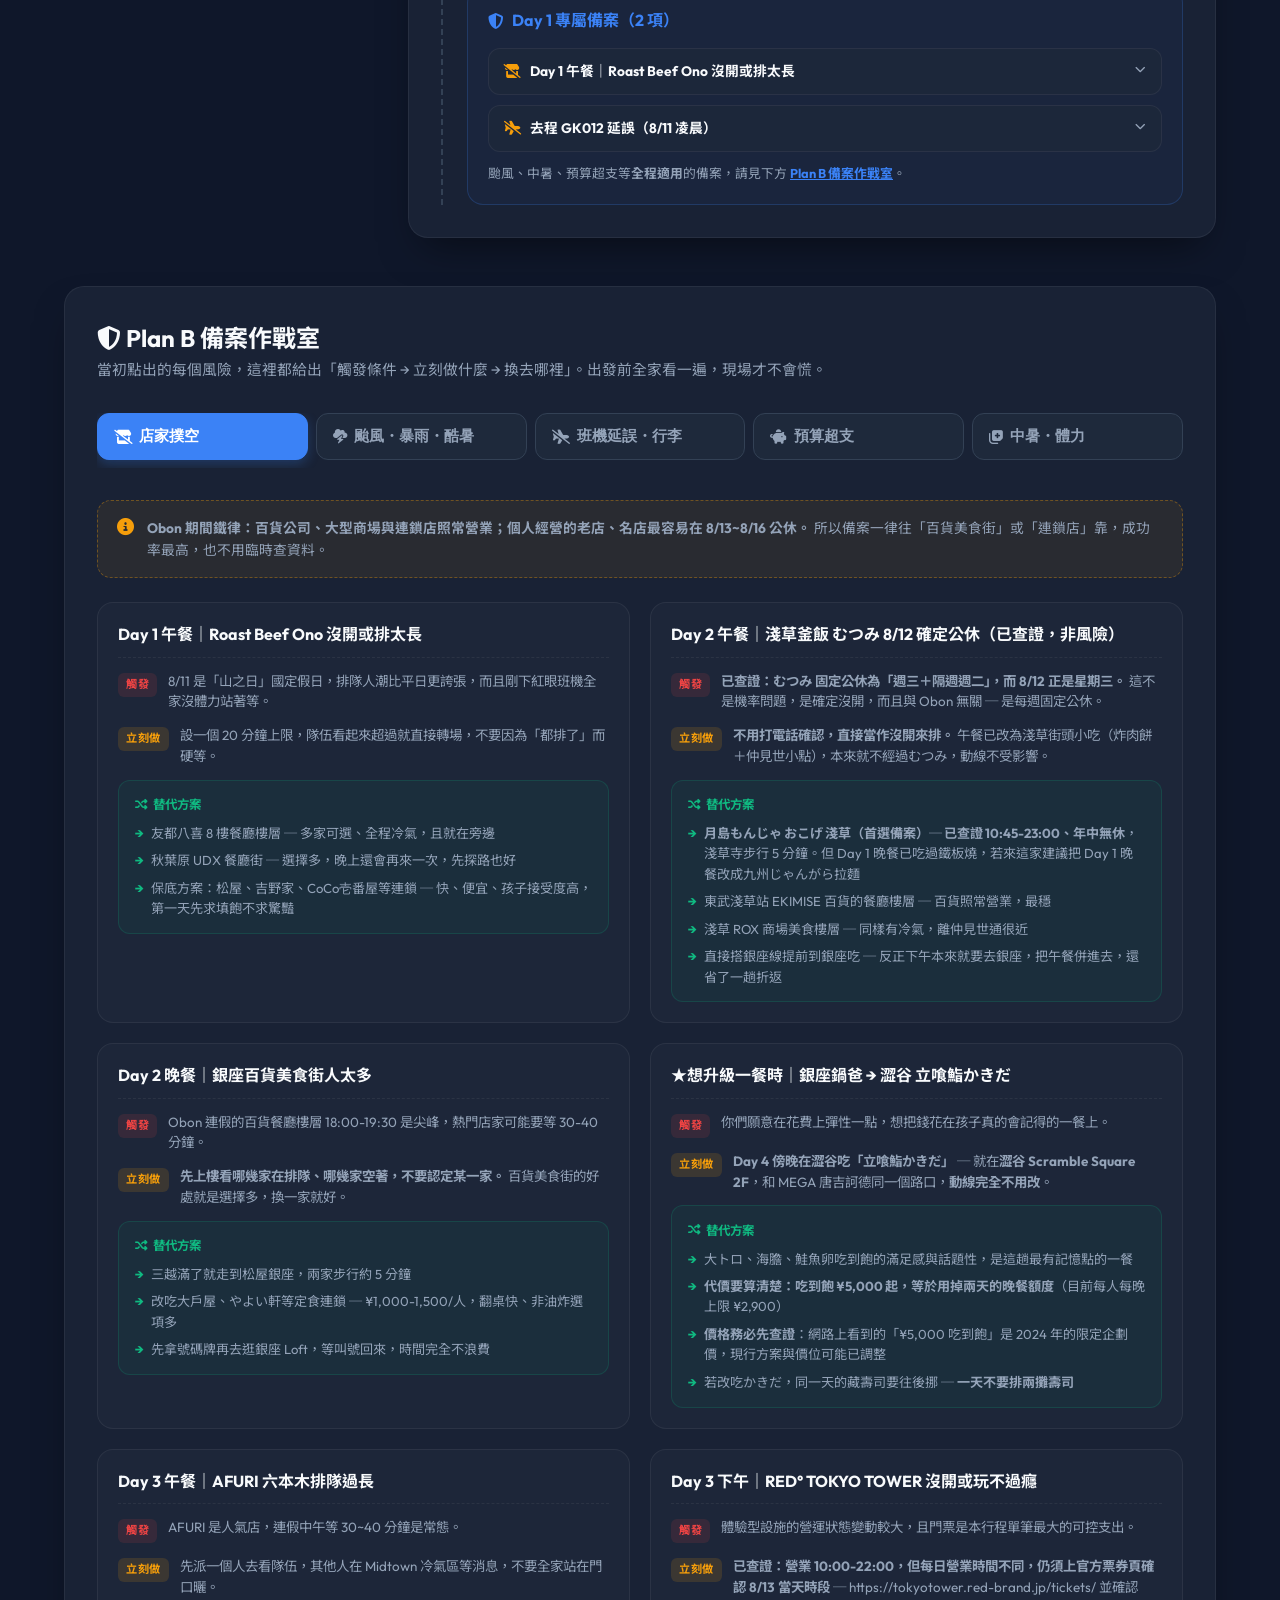
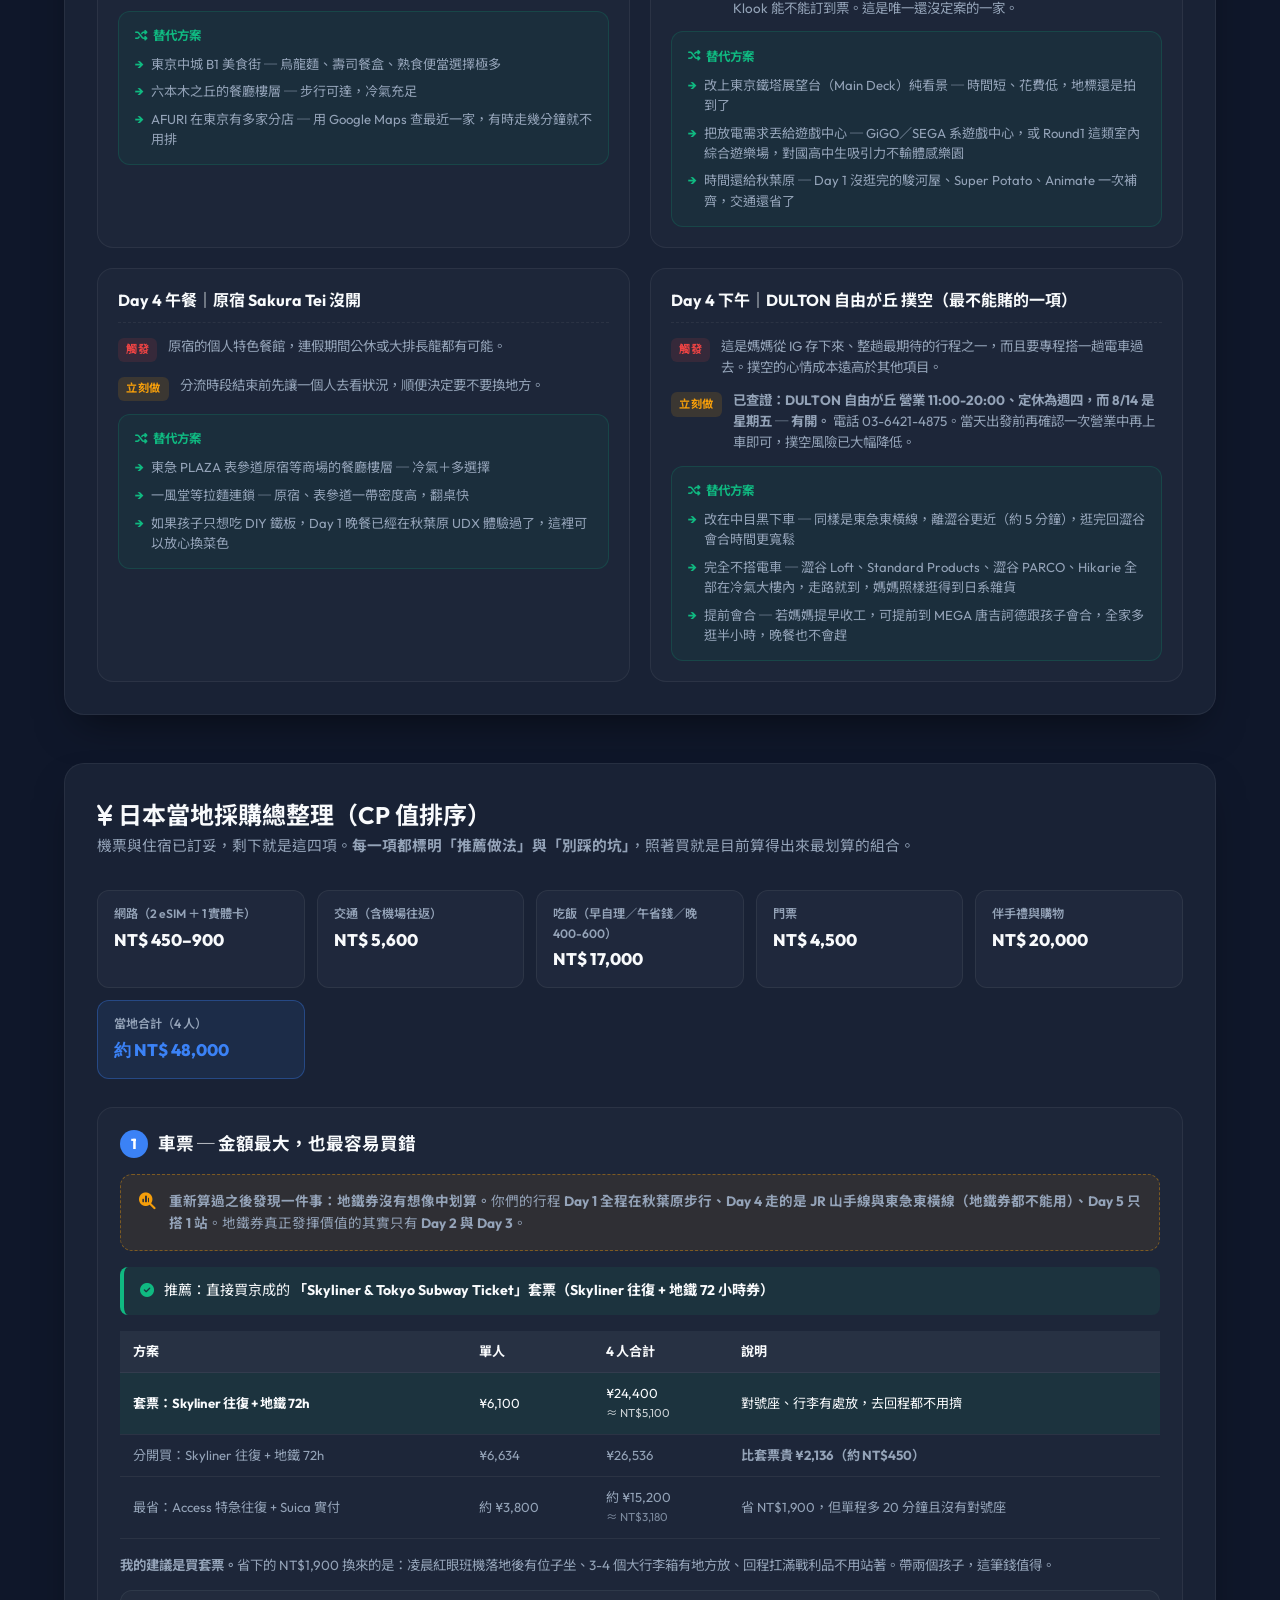
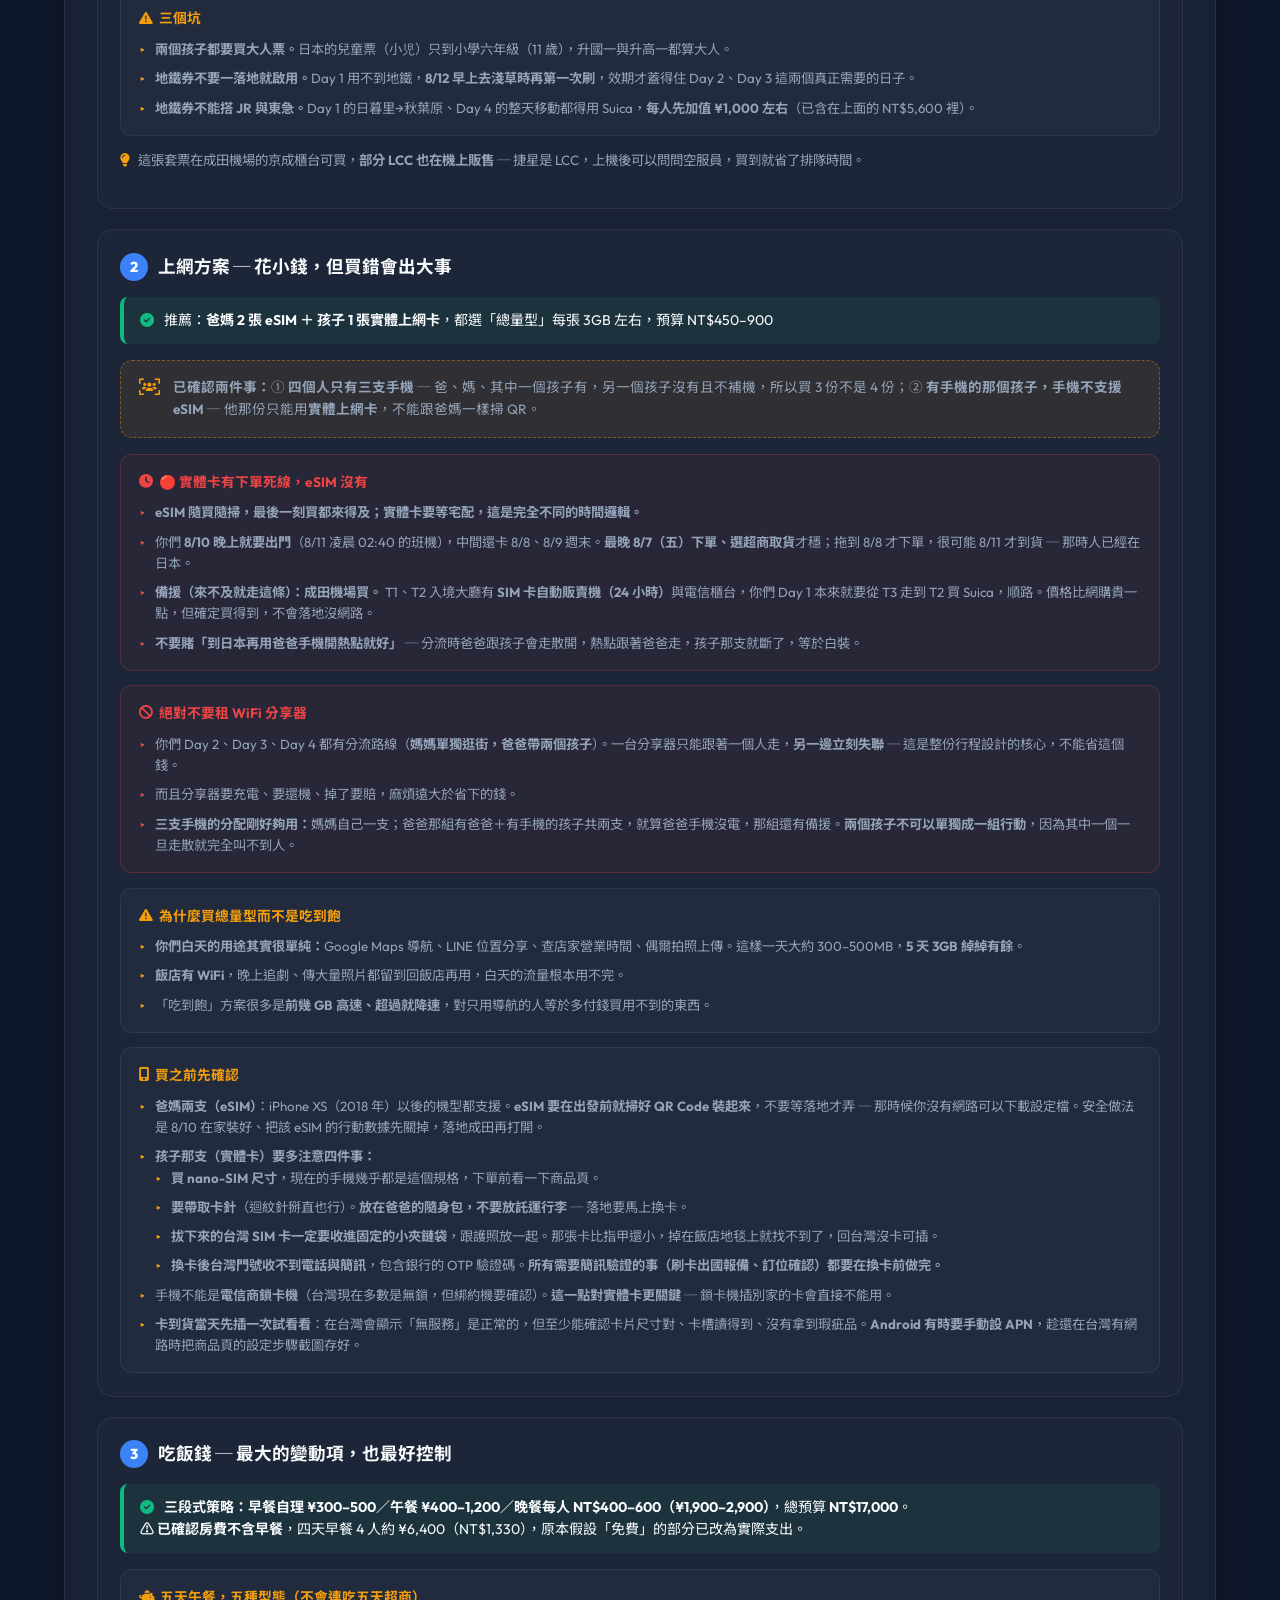
==== commit 7cb8501e: "fix: 日期已過期 — 換匯剩兩個營業日、實體卡下單改標 8/7 網站上寫死「今天（8/6）」，8/7 一看就是錯的。改成絕對日期並補上 「已經過期怎麼辦」的出路，避免家人照著過期指示走。  - 實" ====
--- a/index.html
+++ b/index.html
@@ -14,7 +14,7 @@
     <!-- FontAwesome for Icons -->
     <link rel="stylesheet" href="https://cdnjs.cloudflare.com/ajax/libs/font-awesome/6.4.0/css/all.min.css">
     <!-- 樣式表同樣加上版本參數排除快取，否則家人手機上的舊 CSS 會讓新版面錯位 -->
-    <link rel="stylesheet" href="style.css?v=3.7">
+    <link rel="stylesheet" href="style.css?v=3.8">
 </head>
 <body>
     <!-- Theme Toggle -->
@@ -214,7 +214,7 @@
                             <strong>現況：</strong>爸、媽、其中一個孩子有手機，<strong>另一個孩子沒有手機</strong>，全程不另外補機。<br>
                             <strong>分流防失聯：</strong>本行程有「媽媽單獨行動 vs 爸爸帶兩個孩子」的分流路線，<strong>千萬不要合租一台分享器</strong>，分開會失聯！<br>
                             <strong>推薦方案：</strong><strong>爸媽兩支用 eSIM（掃 QR 免換卡）＋ 孩子那支用實體上網卡</strong> ─ <strong>已確認孩子的手機不支援 eSIM</strong>，只能插實體卡。媽媽那組一支、爸爸那組兩支，兩邊都聯絡得上。<br>
-                            <strong>🔴 實體卡有下單死線：</strong>它要宅配，不像 eSIM 隨買隨用。<strong>今天（8/6）就要下單並選超商取貨</strong>，才來得及在 8/10 出門前拿到。來不及就走備援 ─ <strong>Day 1 在成田機場買（T1/T2 有 24 小時自動販賣機）</strong>，價格較貴但一定買得到。<br>
+                            <strong>🔴 實體卡有下單死線：</strong>它要宅配，不像 eSIM 隨買隨用。<strong>最晚 8/7（五）要下單並選超商取貨</strong>，才來得及在 8/10 出門前拿到。<strong>8/8、8/9 是週末，8/8 之後才下單基本上就是賭運氣。</strong>來不及就走備援 ─ <strong>Day 1 在成田機場買（T1/T2 有 24 小時自動販賣機）</strong>，價格較貴但一定買得到。<br>
                             <strong>⚠️ 沒手機的孩子鐵則：</strong>全程<strong>不可單獨行動</strong>，逛店時要待在爸爸視線內，任何時候都跟著爸爸或有手機的哥哥／姊姊，<strong>絕不自己先走或自己回飯店</strong>。<br>
                             <strong>溝通策略：</strong>出發前建立「東京 LINE 家庭群組」，三支手機都開啟 LINE 即時位置分享；沒手機的孩子改用<strong>隨身紙卡</strong>（見緊急 SOP）。
                         </p>
@@ -387,7 +387,7 @@
                     <h4><i class="fas fa-clock"></i> 🔴 實體卡有下單死線，eSIM 沒有</h4>
                     <ul>
                         <li><strong>eSIM 隨買隨掃，最後一刻買都來得及；實體卡要等宅配，這是完全不同的時間邏輯。</strong></li>
-                        <li>你們 <strong>8/10 晚上就要出門</strong>（8/11 凌晨 02:40 的班機），中間還卡 8/8、8/9 週末。<strong>今天 8/6 下單、選超商取貨</strong>是最穩的做法；拖到 8/8 才下單，很可能 8/11 才到貨 ─ 那時人已經在日本。</li>
+                        <li>你們 <strong>8/10 晚上就要出門</strong>（8/11 凌晨 02:40 的班機），中間還卡 8/8、8/9 週末。<strong>最晚 8/7（五）下單、選超商取貨</strong>才穩；拖到 8/8 才下單，很可能 8/11 才到貨 ─ 那時人已經在日本。</li>
                         <li><strong>備援（來不及就走這條）：成田機場買。</strong> T1、T2 入境大廳有 <strong>SIM 卡自動販賣機（24 小時）</strong>與電信櫃台，你們 Day 1 本來就要從 T3 走到 T2 買 Suica，順路。價格比網購貴一點，但確定買得到，不會落地沒網路。</li>
                         <li><strong>不要賭「到日本再用爸爸手機開熱點就好」</strong> ─ 分流時爸爸跟孩子會走散開，熱點跟著爸爸走，孩子那支就斷了，等於白裝。</li>
                     </ul>
@@ -963,6 +963,6 @@
         <p style="margin-top: 0.75rem;">© 2026 東京親子高 CP 值自由行指南. Designed for family of 4.</p>
     </footer>
 
-    <script src="app.js?v=3.9"></script>
+    <script src="app.js?v=4.0"></script>
 </body>
 </html>
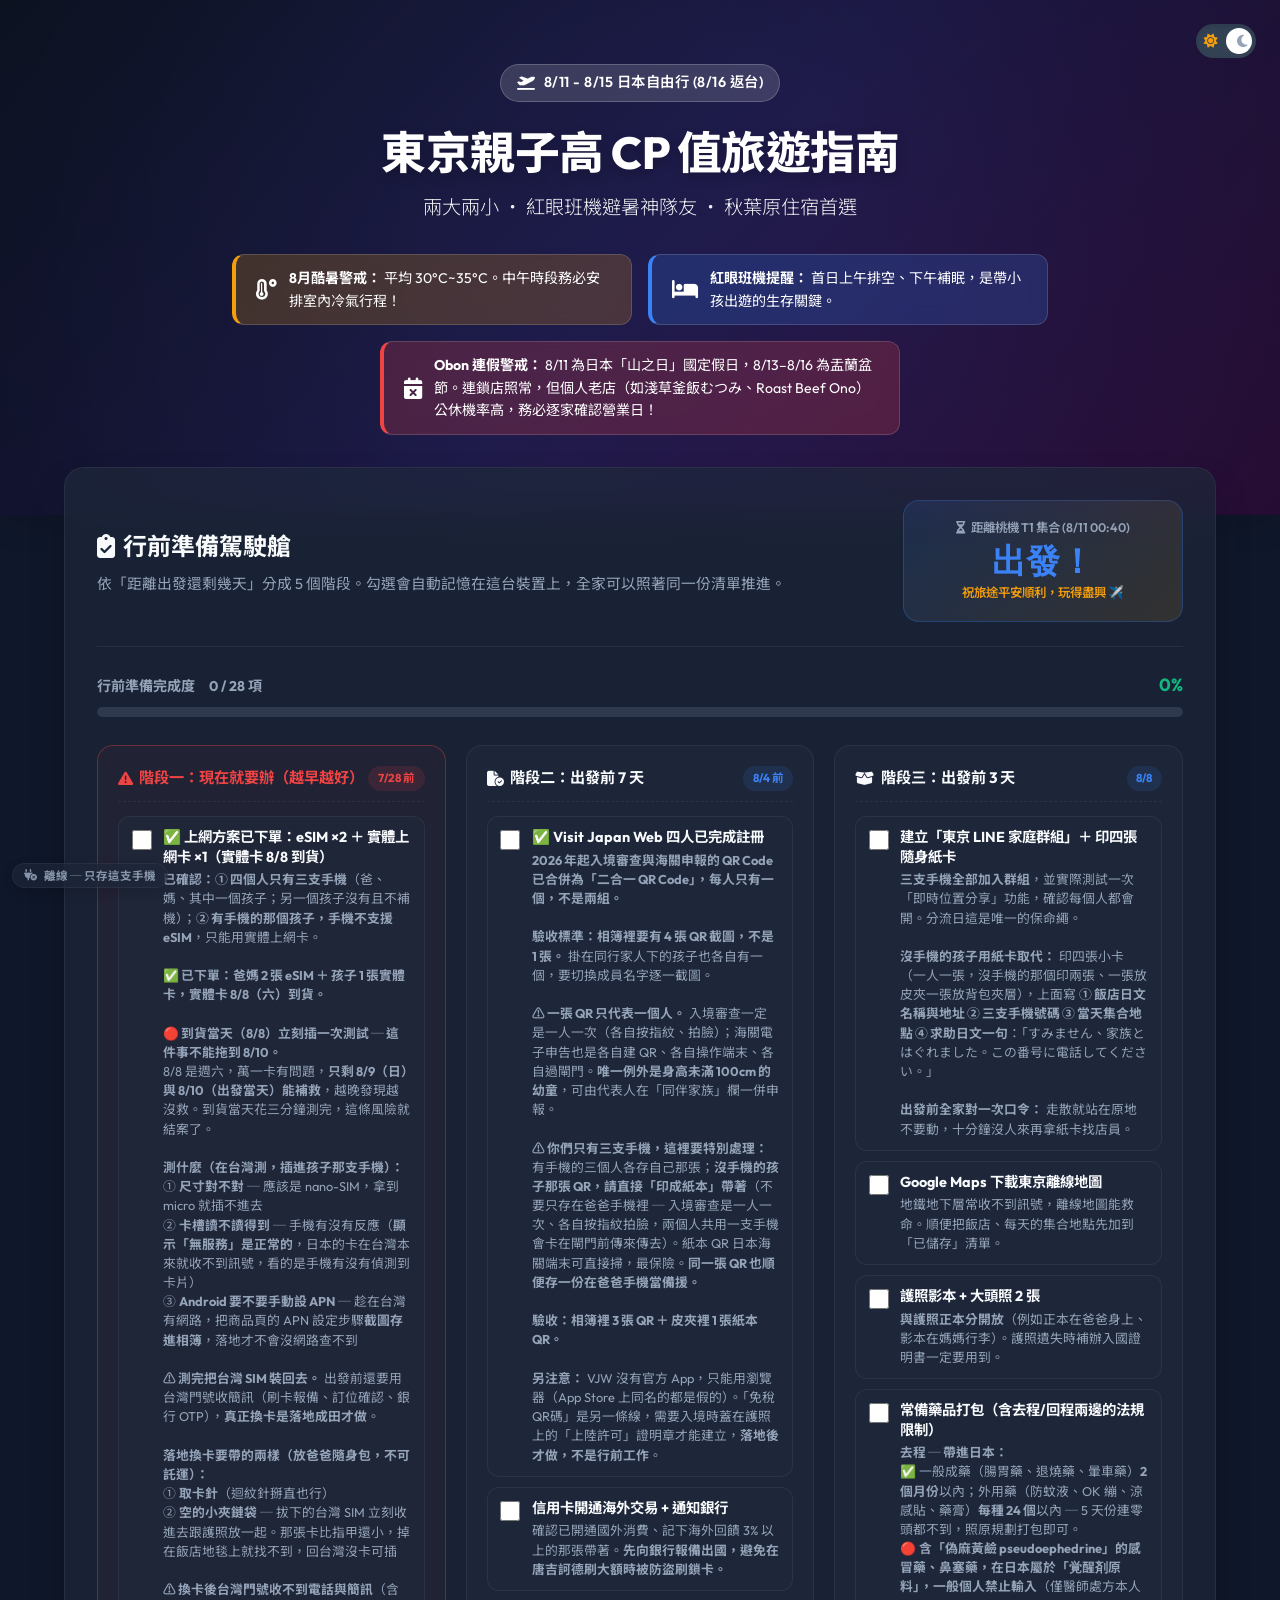
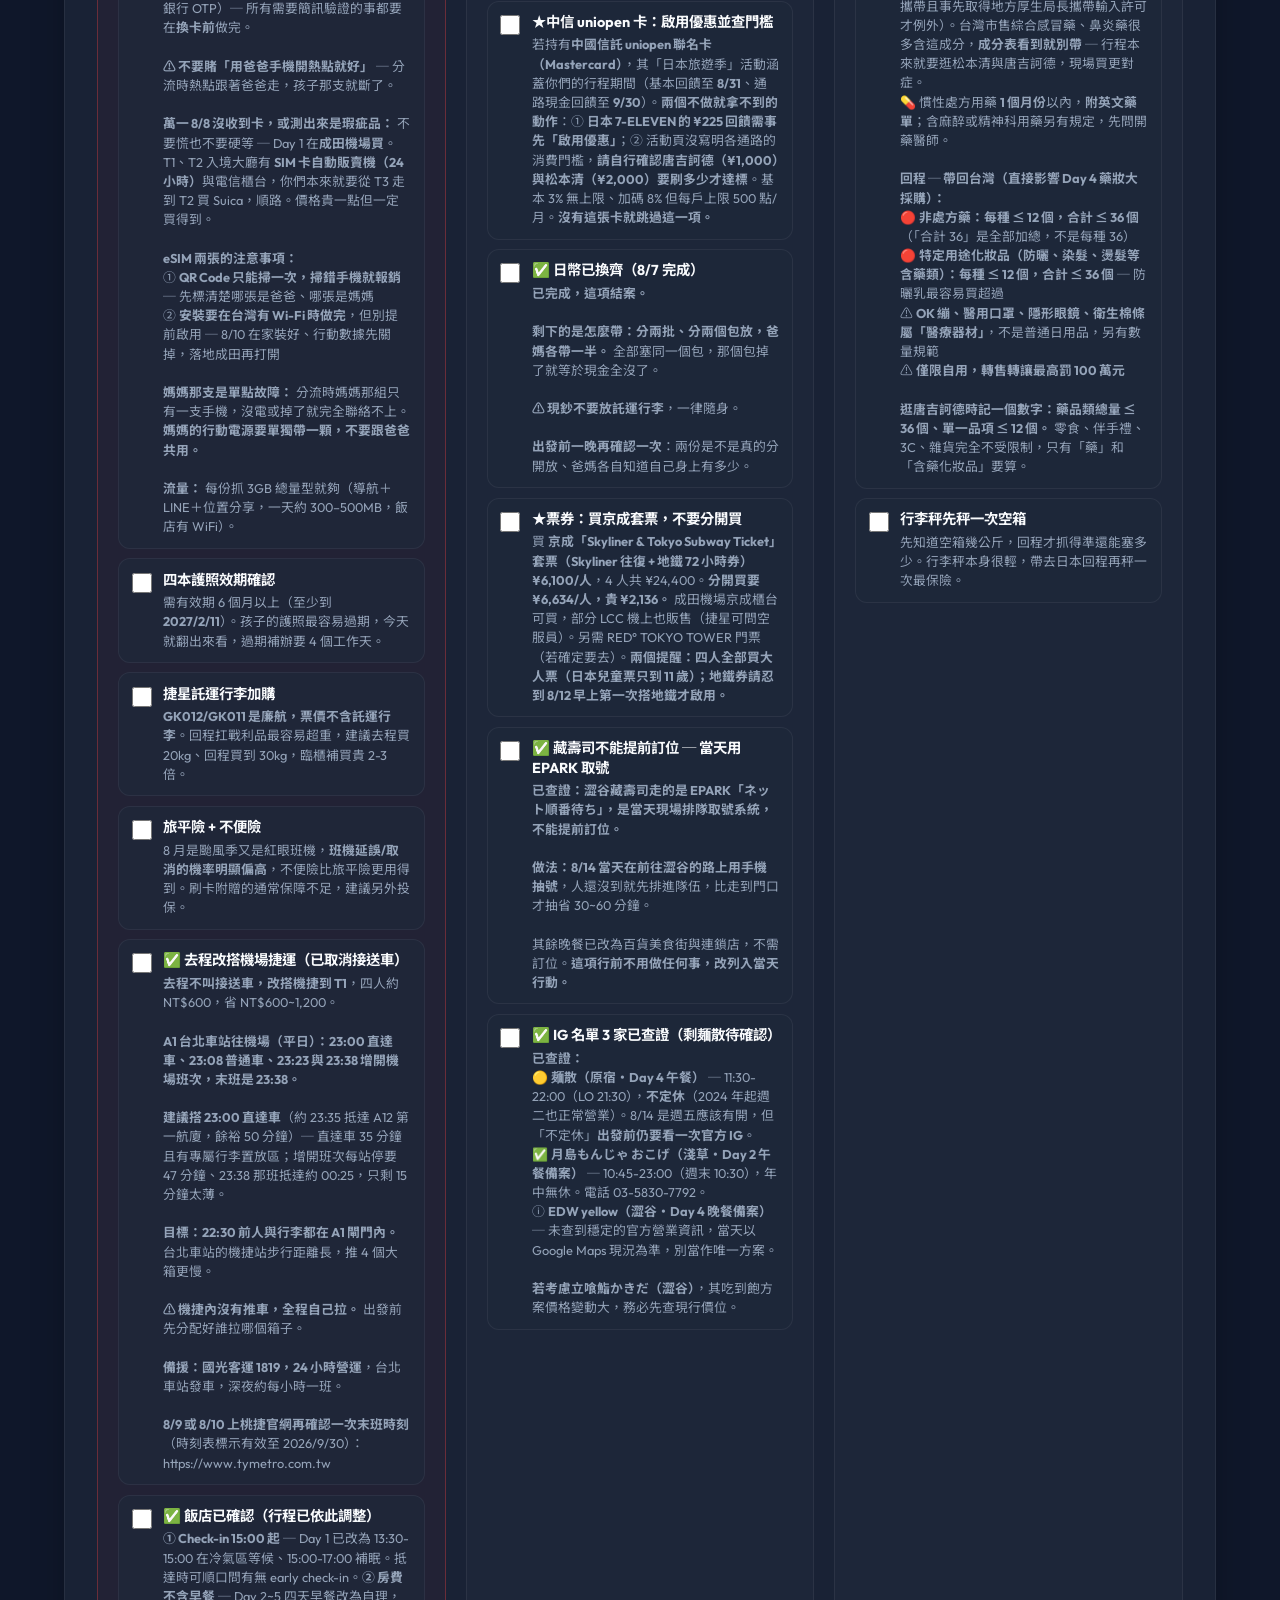
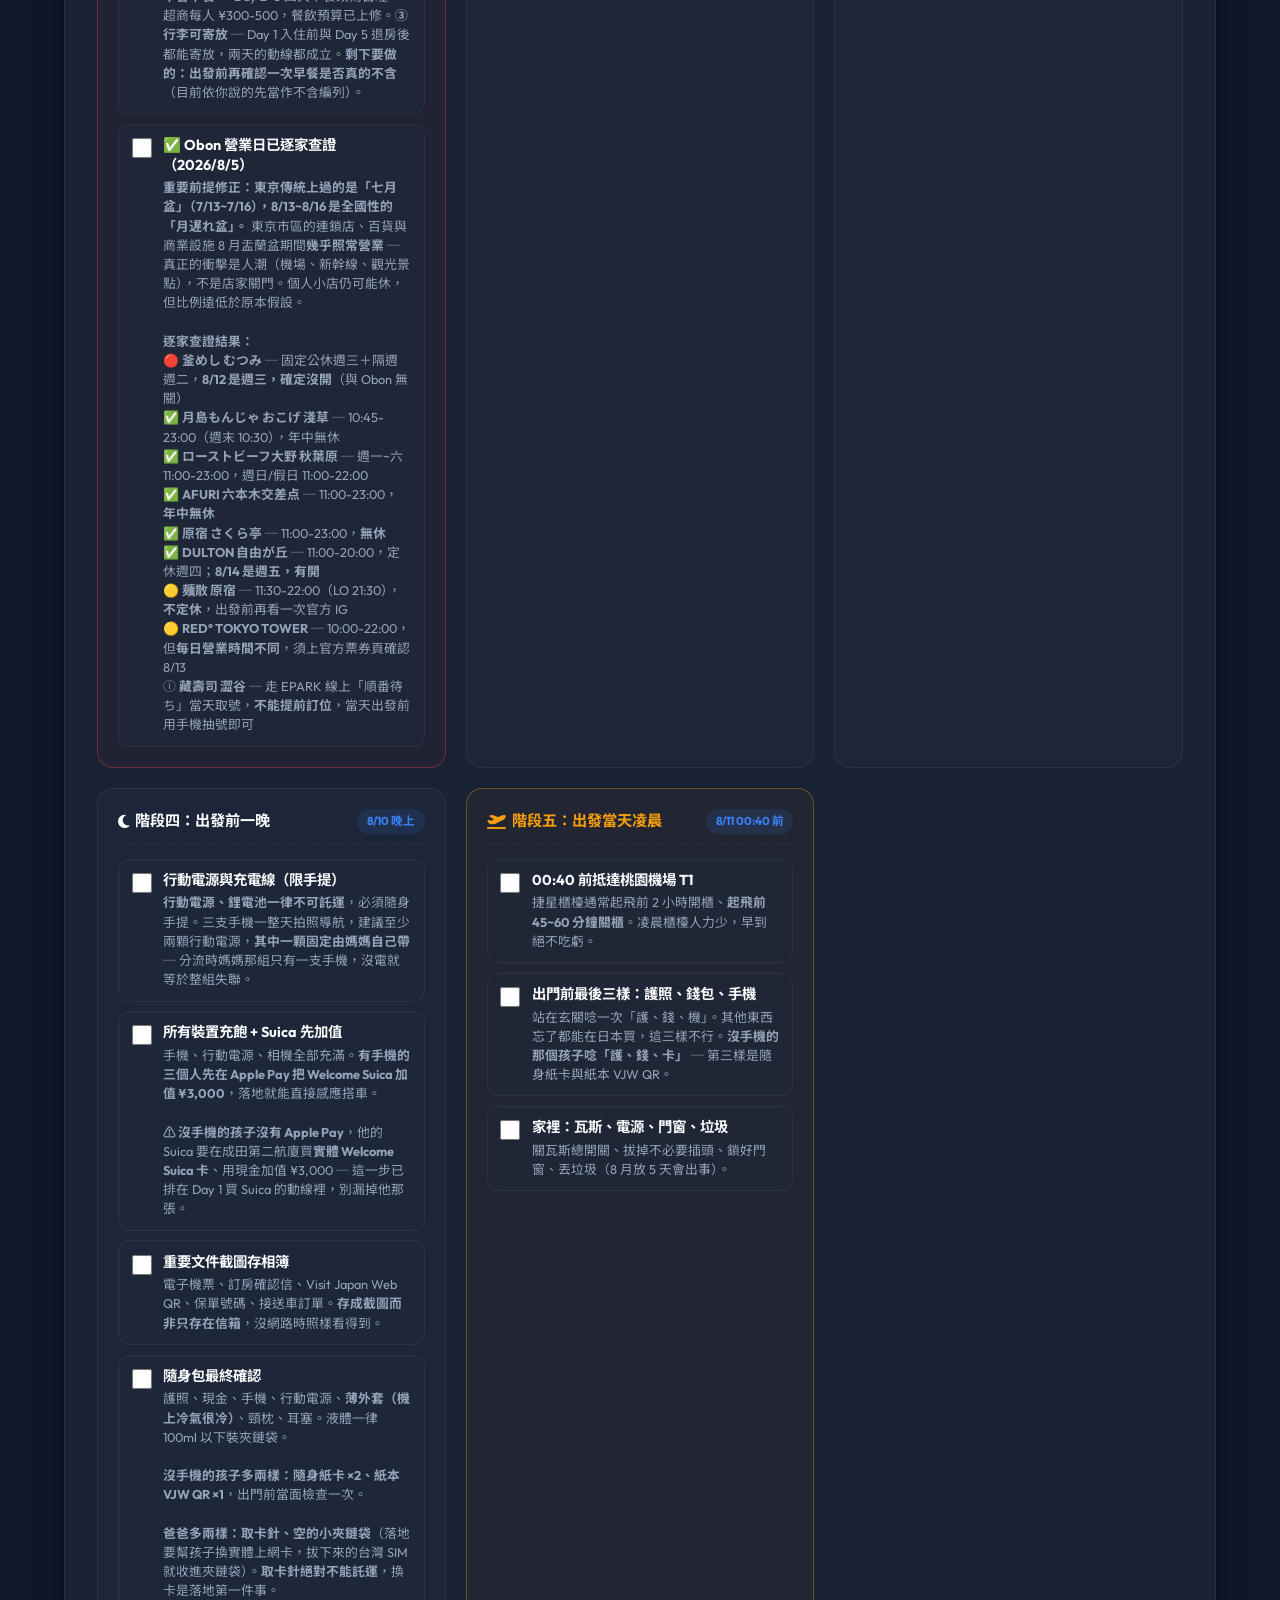
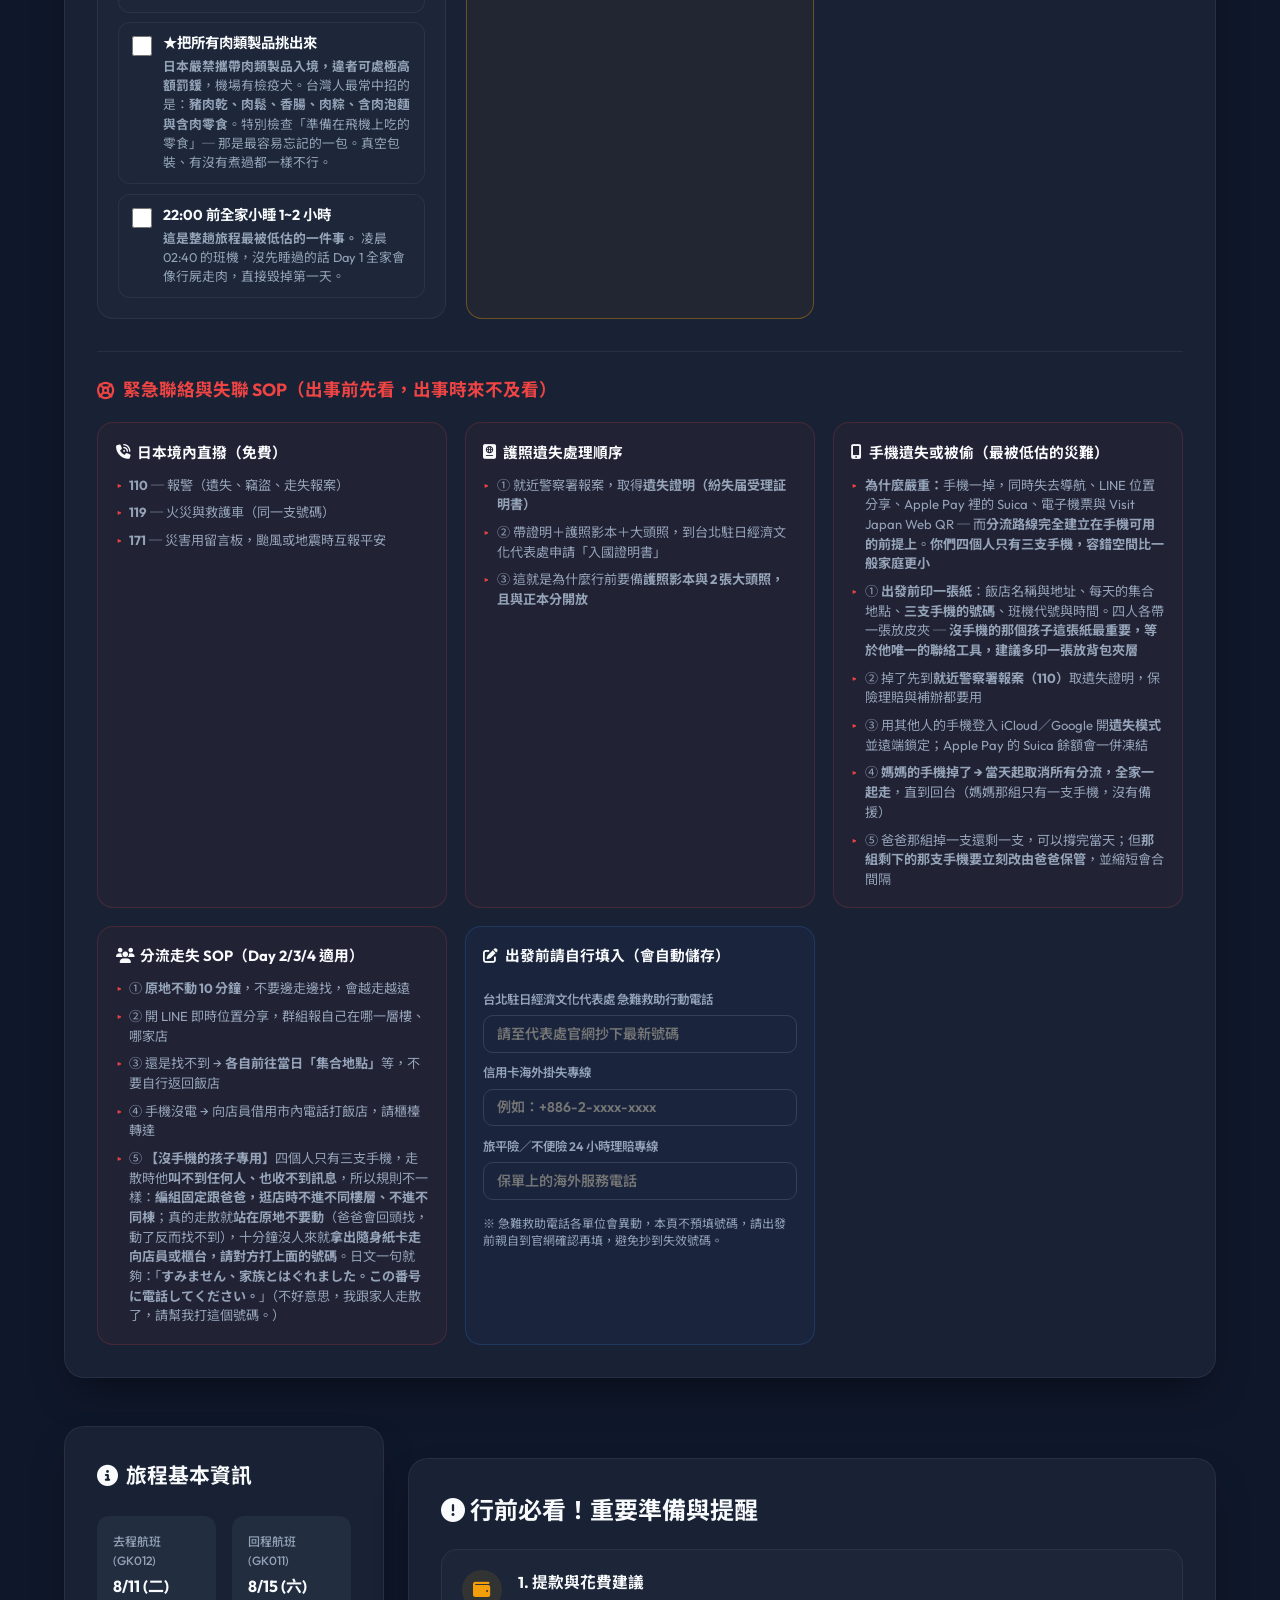
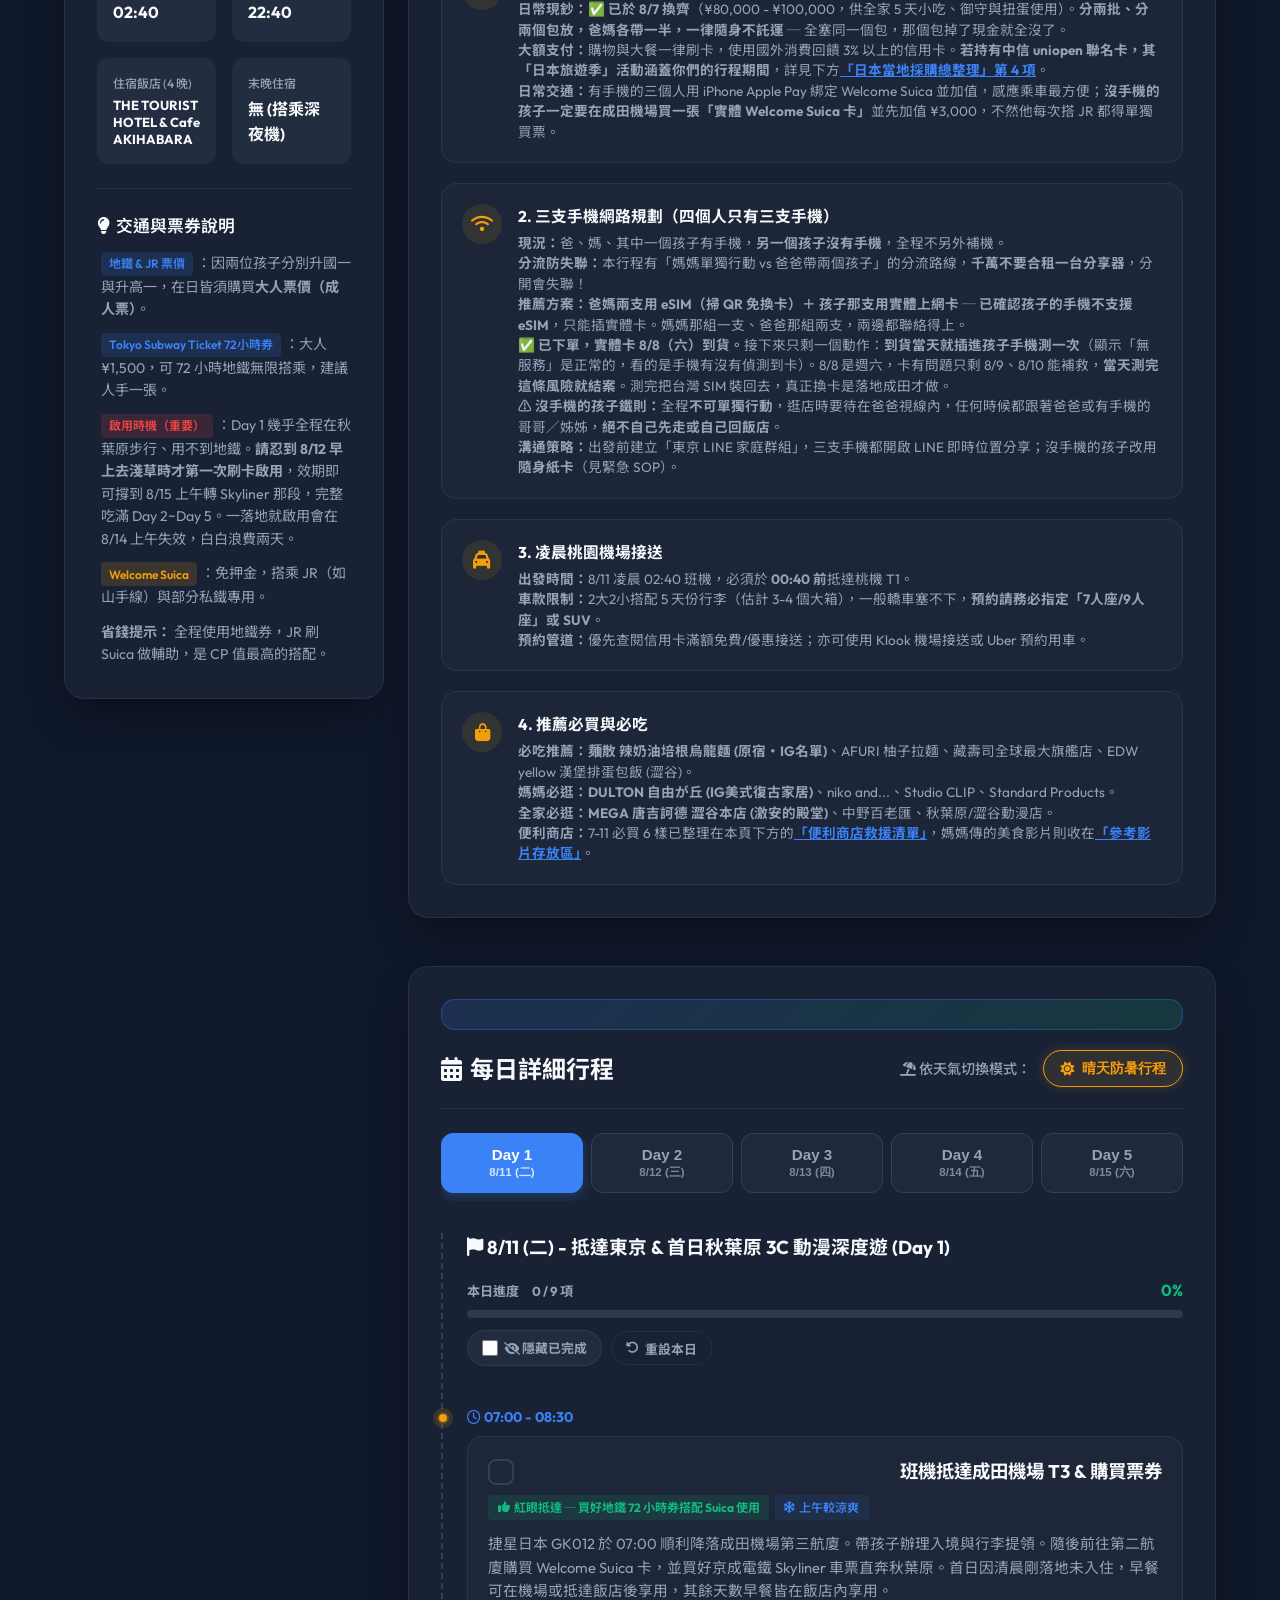
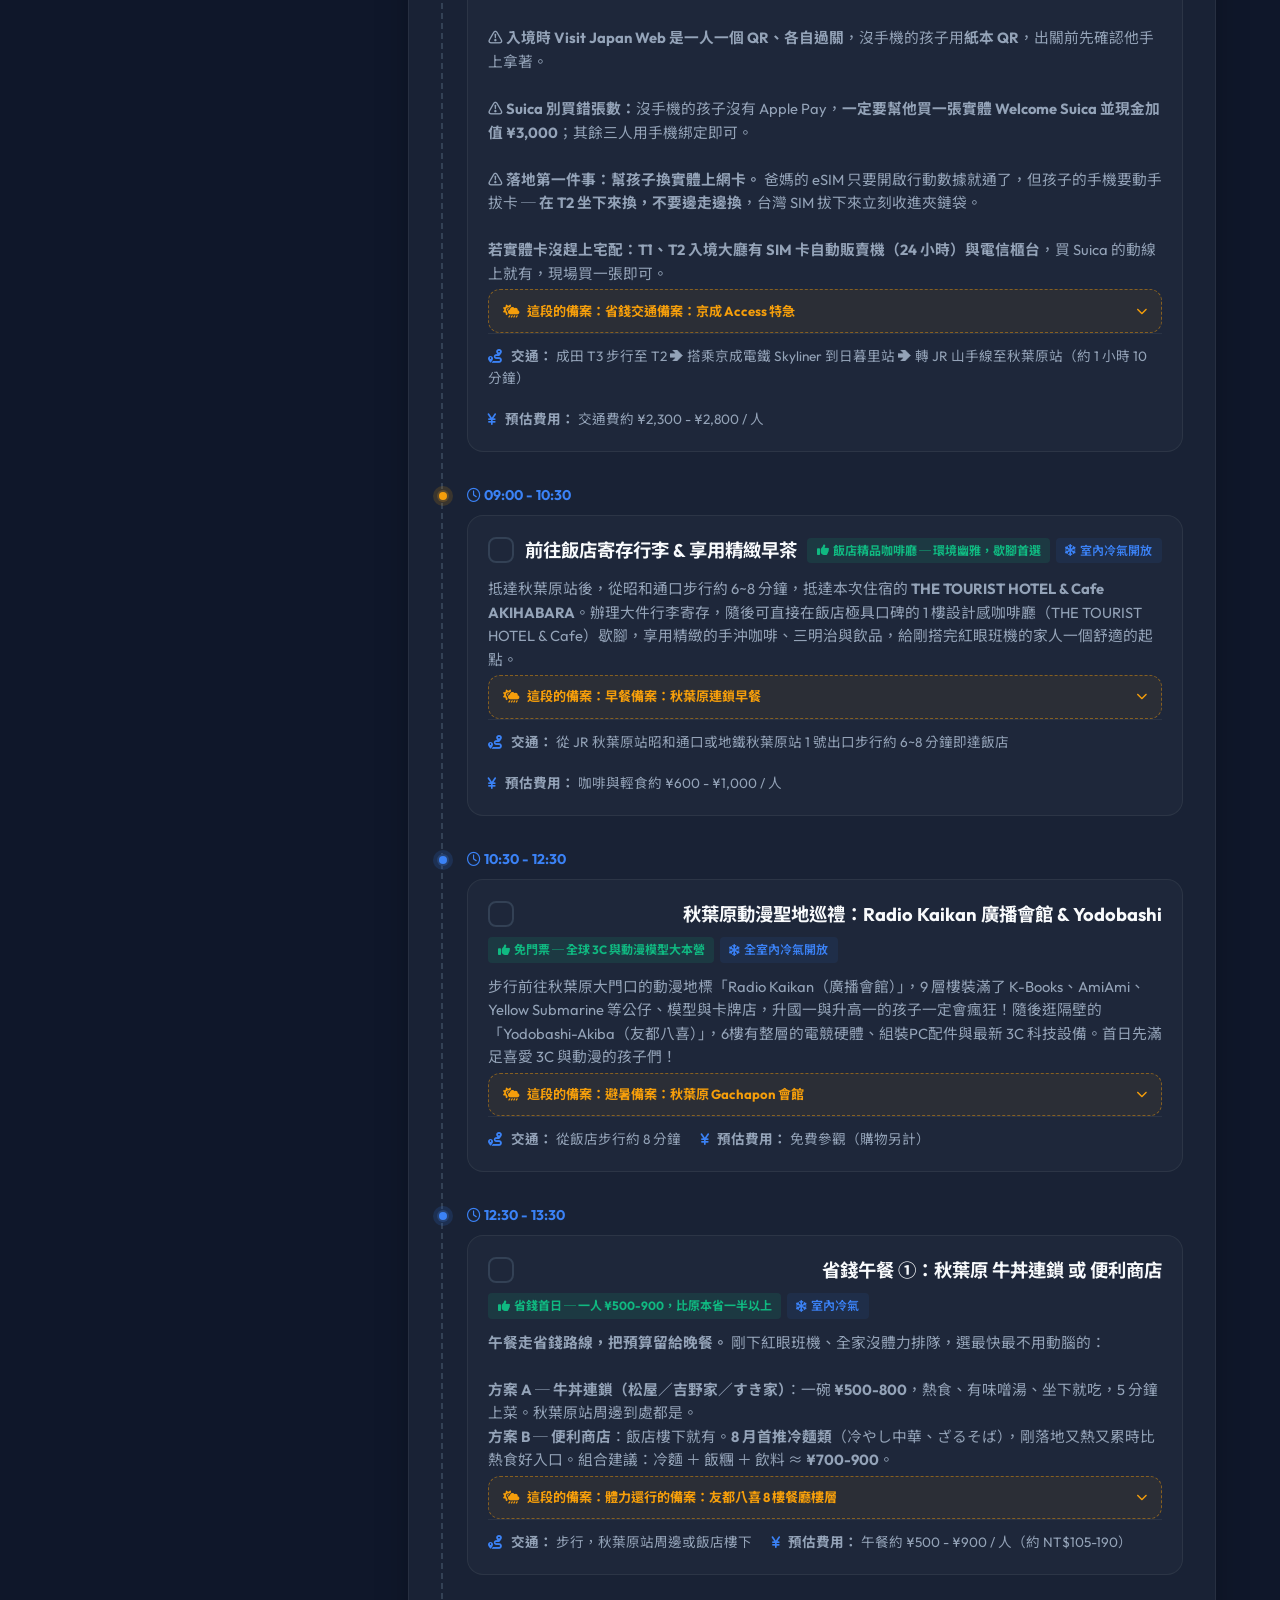
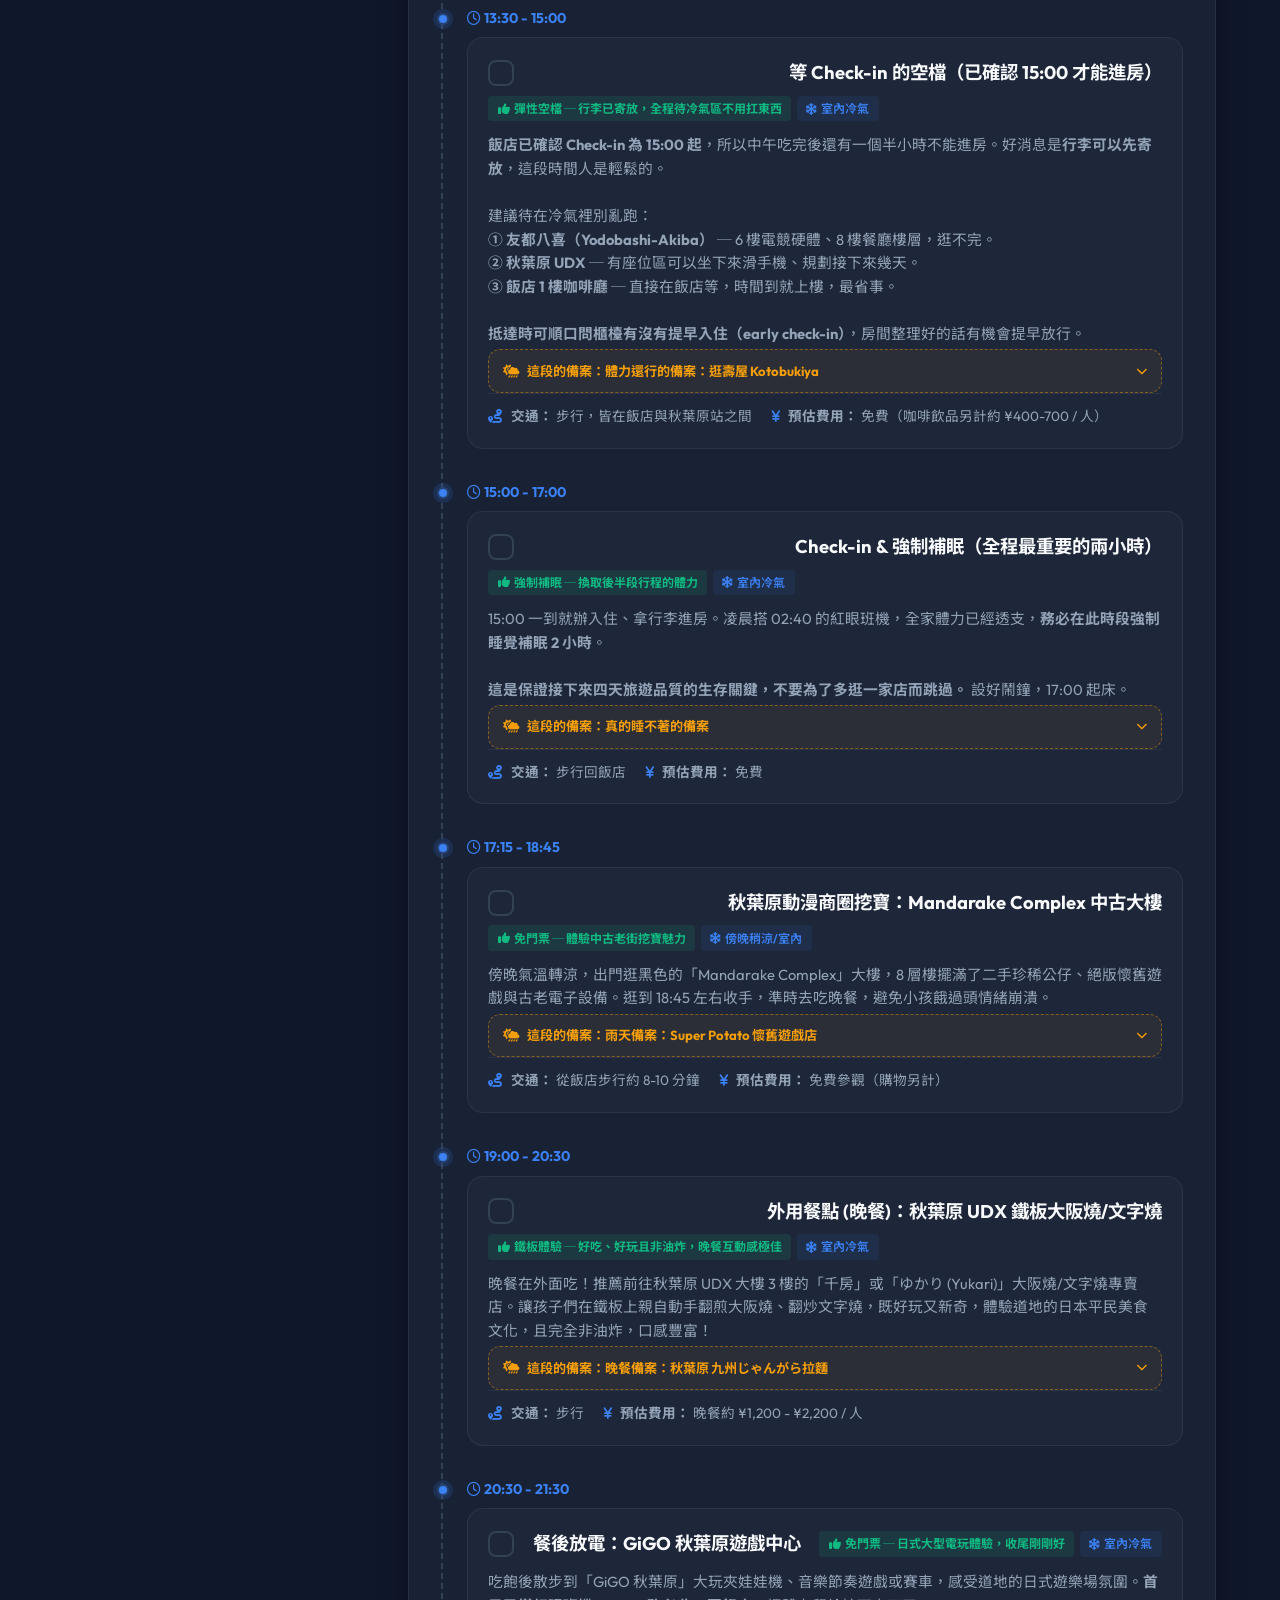
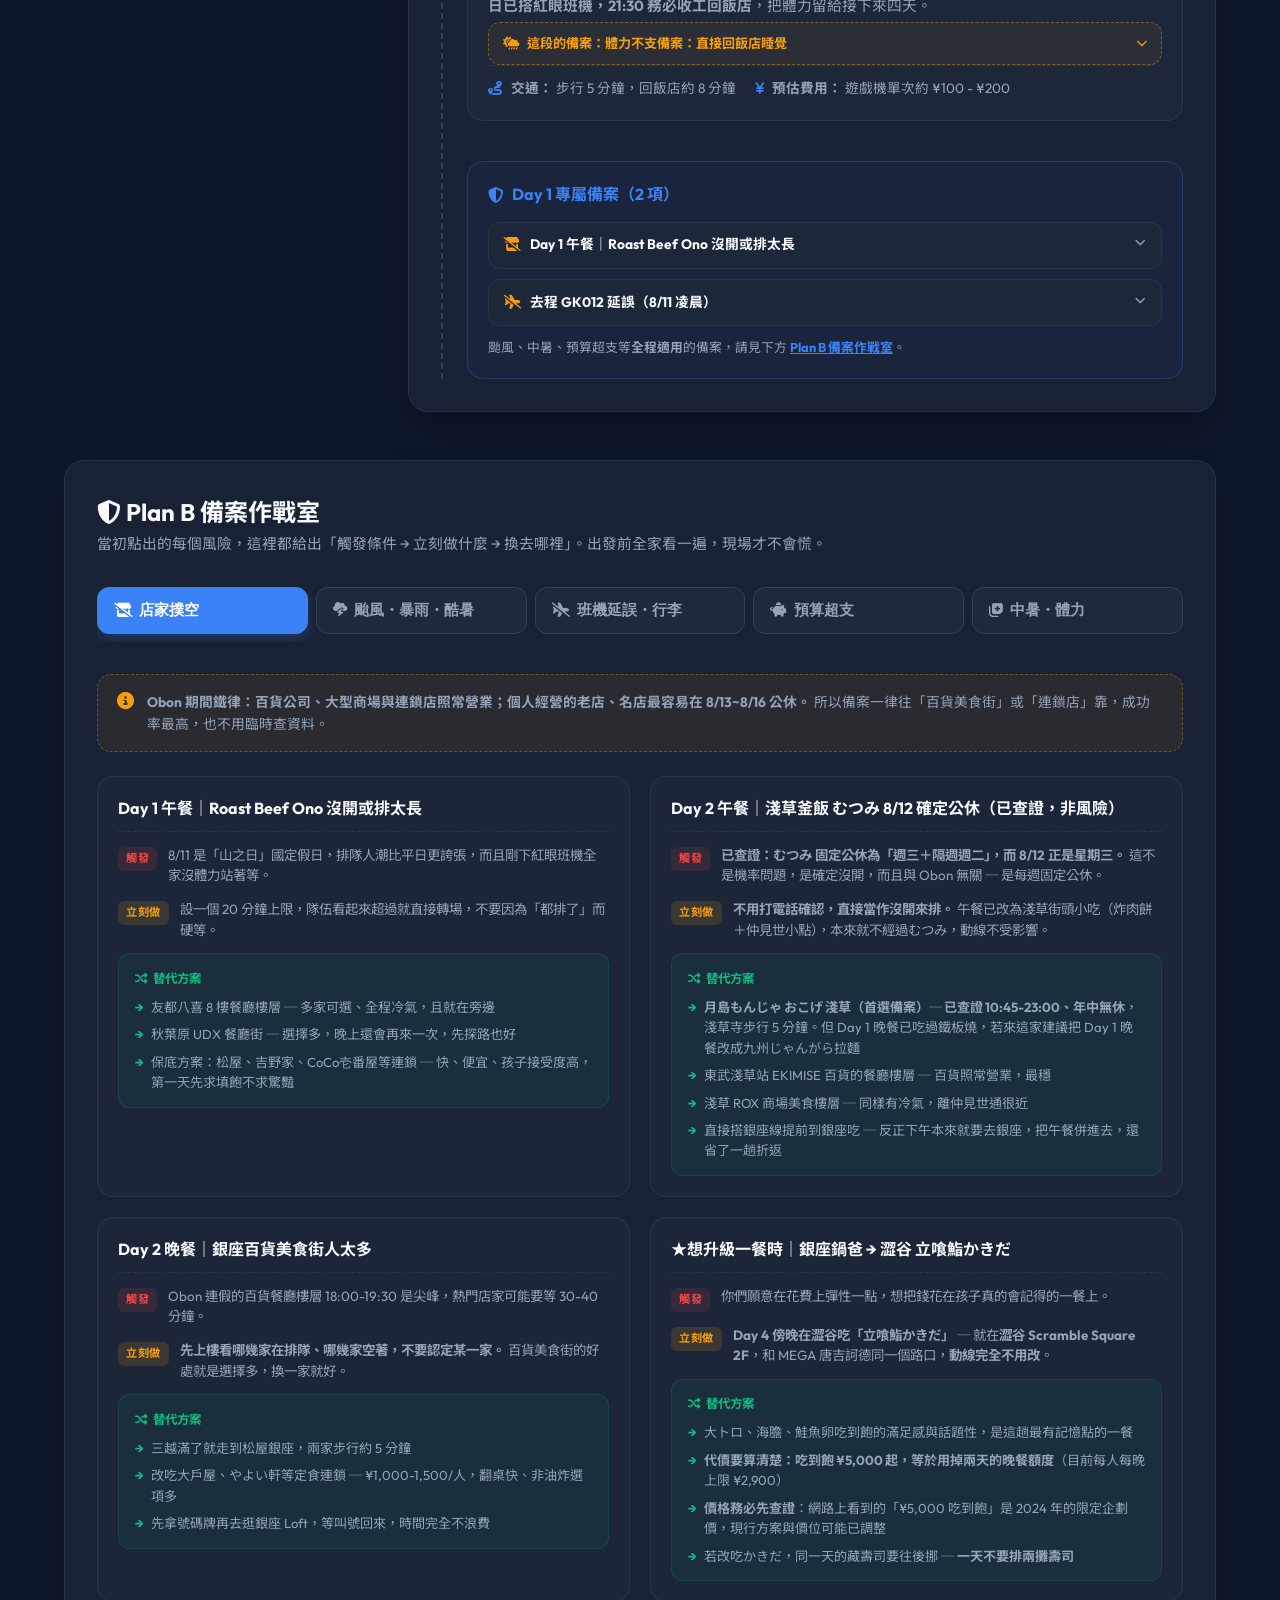
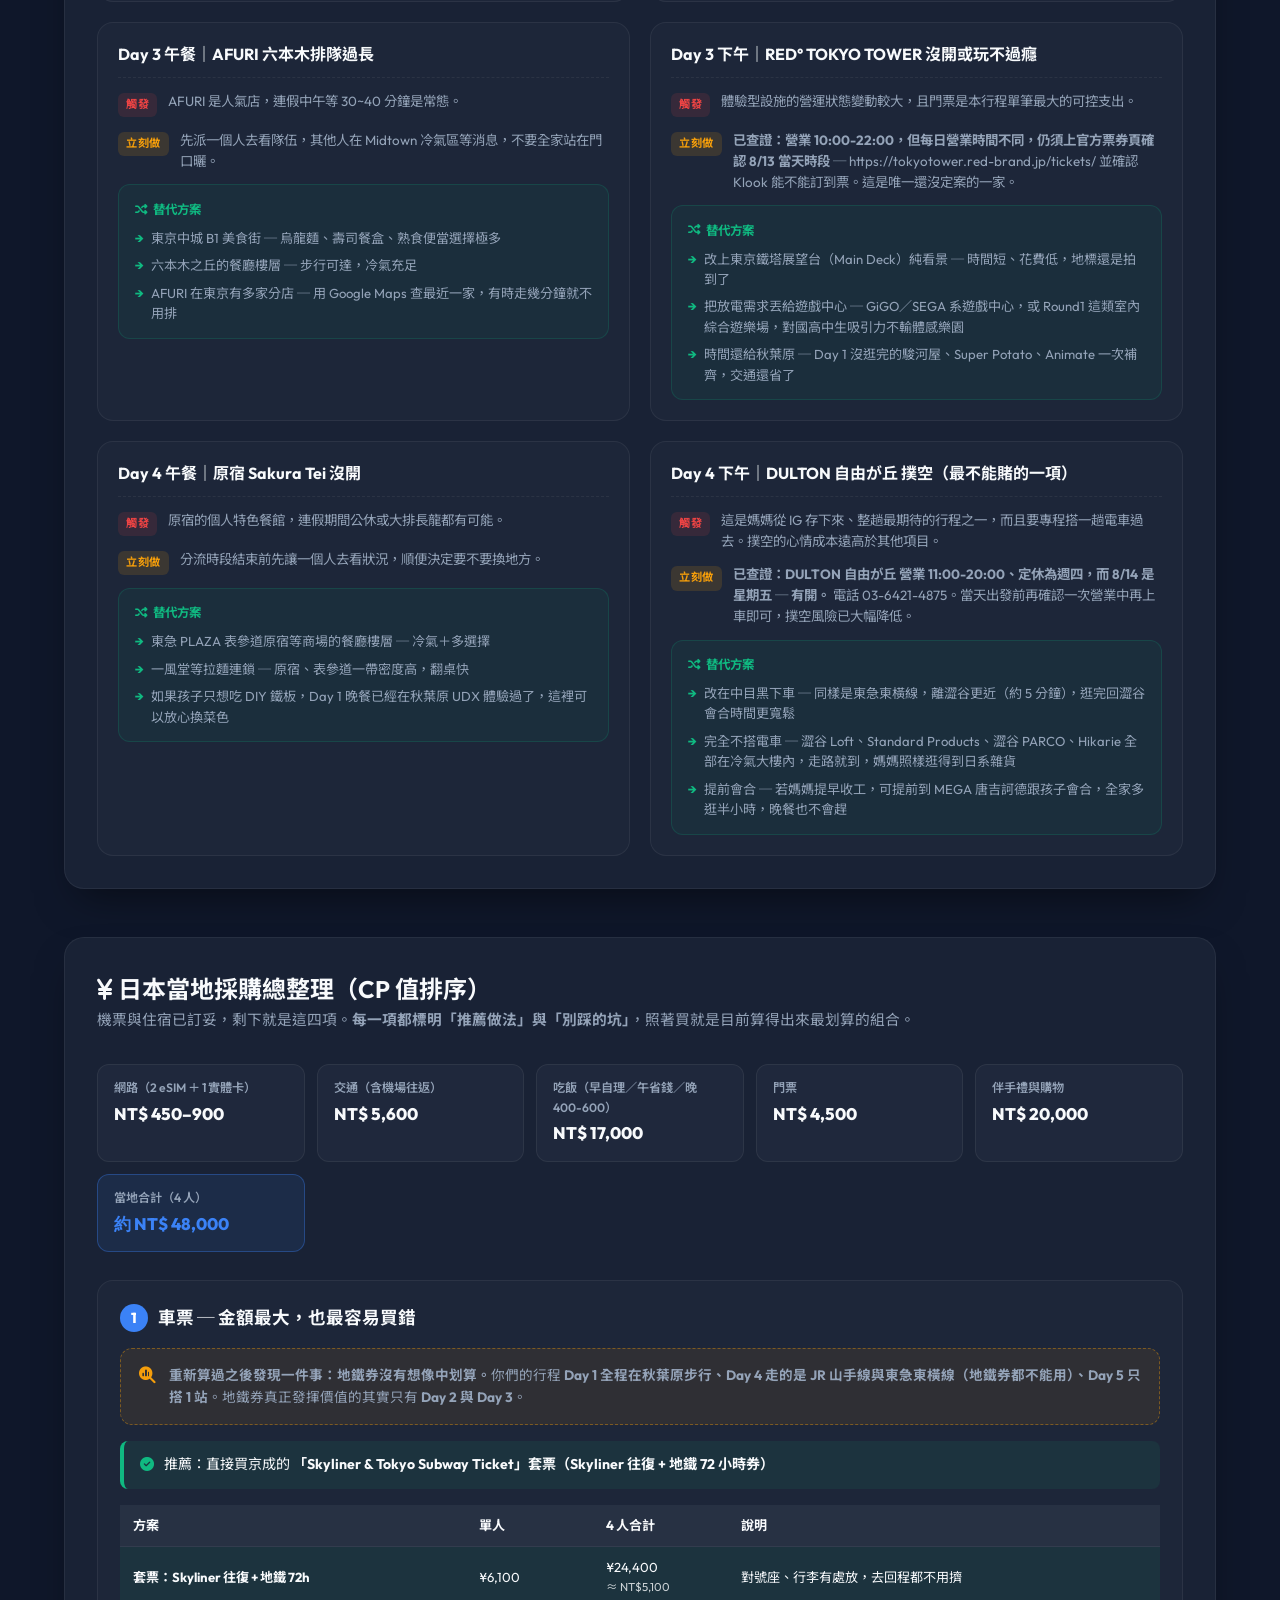
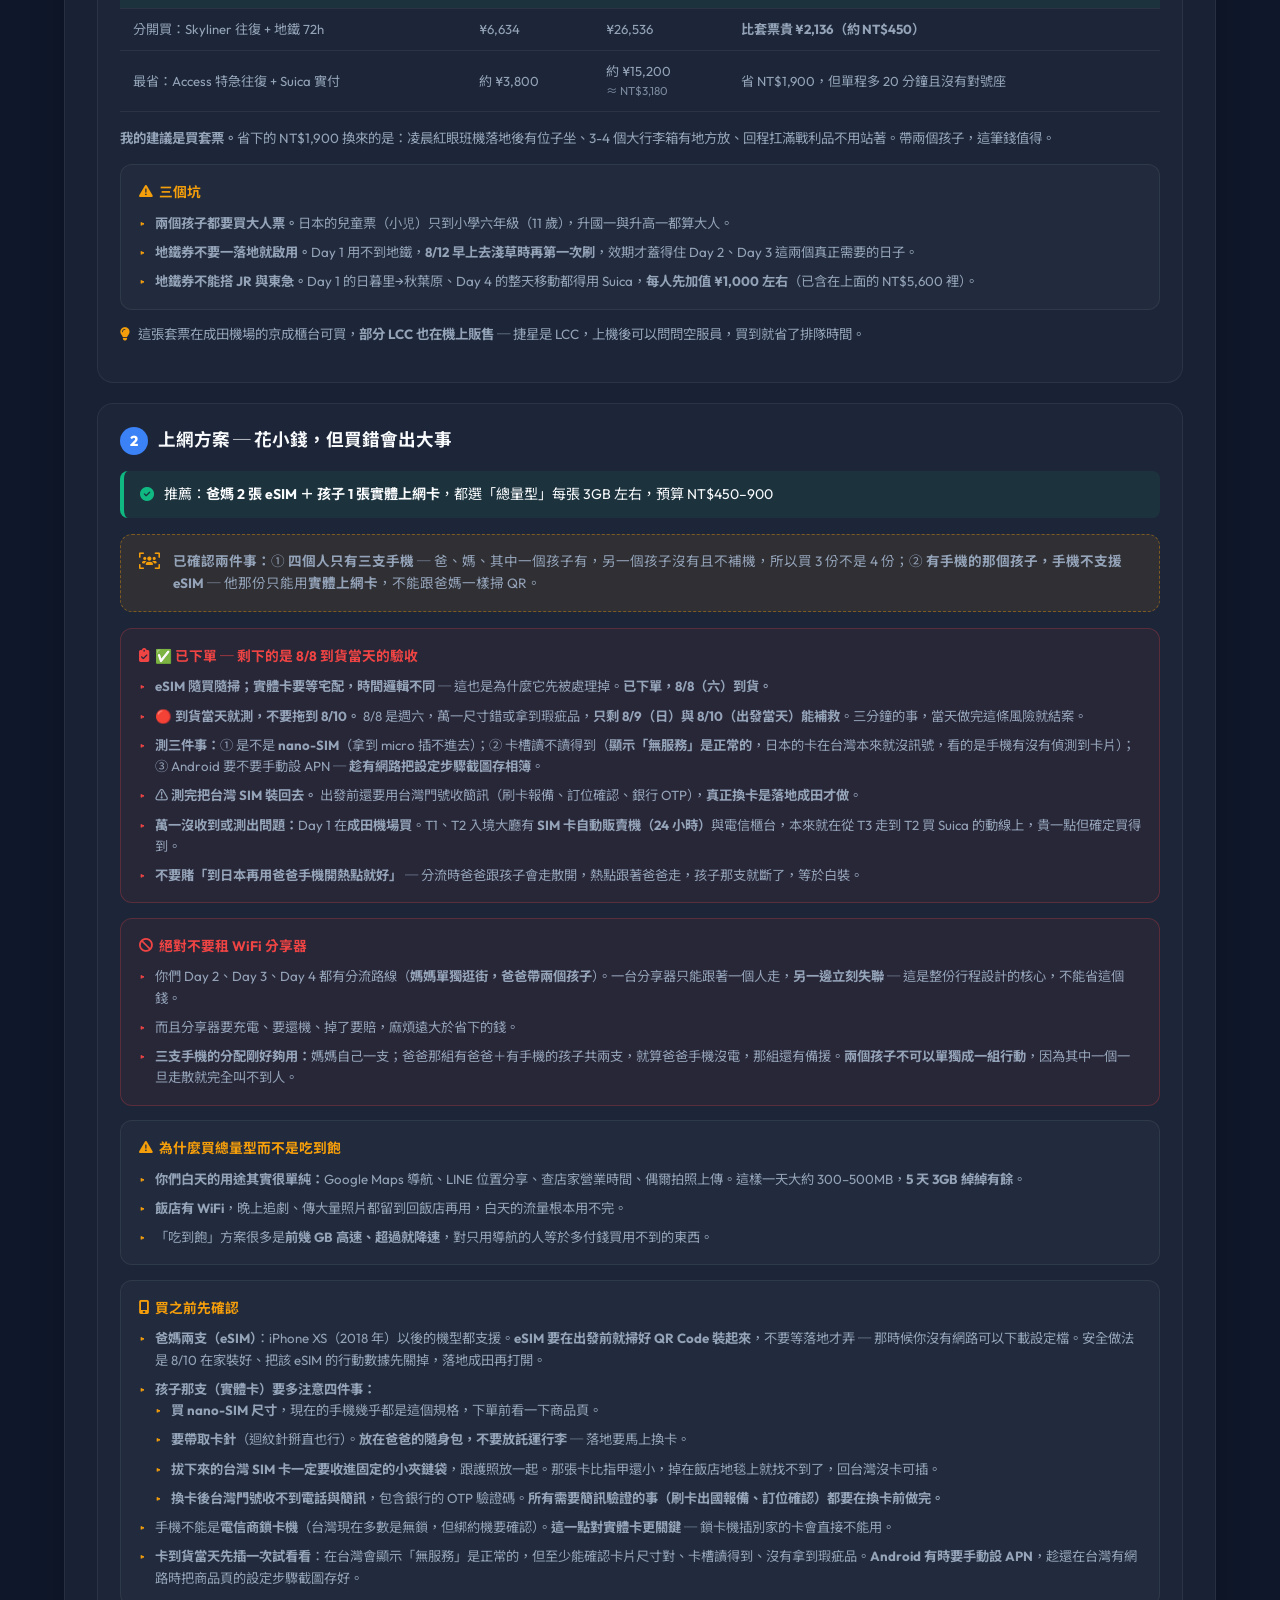
==== commit bf7a6fbc: "feat: 換匯與上網卡皆已完成 — 重點移到 8/8 到貨驗收 使用者回報：① 日幣已換齊；② 實體上網卡已下單，8/8（六）到貨。 兩項都已在 Supabase 標記完成，家人手機會同步看到。  " ====
--- a/index.html
+++ b/index.html
@@ -200,7 +200,7 @@
                     <div class="survival-text">
                         <h4>1. 提款與花費建議</h4>
                         <p>
-                            <strong>日幣現鈔：</strong>建議準備 <strong>¥80,000 - ¥100,000 日圓</strong>（供全家 5 天小吃、御守與扭蛋使用）。<br>
+                            <strong>日幣現鈔：</strong><strong>✅ 已於 8/7 換齊</strong>（¥80,000 - ¥100,000，供全家 5 天小吃、御守與扭蛋使用）。<strong>分兩批、分兩個包放，爸媽各帶一半，一律隨身不託運</strong> ─ 全塞同一個包，那個包掉了現金就全沒了。<br>
                             <strong>大額支付：</strong>購物與大餐一律刷卡，使用國外消費回饋 3% 以上的信用卡。<strong>若持有中信 uniopen 聯名卡，其「日本旅遊季」活動涵蓋你們的行程期間</strong>，詳見下方<a href="#local" style="color: var(--primary); font-weight: 700;">「日本當地採購總整理」第 4 項</a>。<br>
                             <strong>日常交通：</strong>有手機的三個人用 iPhone Apple Pay 綁定 Welcome Suica 並加值，感應乘車最方便；<strong>沒手機的孩子一定要在成田機場買一張「實體 Welcome Suica 卡」</strong>並先加值 ¥3,000，不然他每次搭 JR 都得單獨買票。
                         </p>
@@ -214,7 +214,7 @@
                             <strong>現況：</strong>爸、媽、其中一個孩子有手機，<strong>另一個孩子沒有手機</strong>，全程不另外補機。<br>
                             <strong>分流防失聯：</strong>本行程有「媽媽單獨行動 vs 爸爸帶兩個孩子」的分流路線，<strong>千萬不要合租一台分享器</strong>，分開會失聯！<br>
                             <strong>推薦方案：</strong><strong>爸媽兩支用 eSIM（掃 QR 免換卡）＋ 孩子那支用實體上網卡</strong> ─ <strong>已確認孩子的手機不支援 eSIM</strong>，只能插實體卡。媽媽那組一支、爸爸那組兩支，兩邊都聯絡得上。<br>
-                            <strong>🔴 實體卡有下單死線：</strong>它要宅配，不像 eSIM 隨買隨用。<strong>最晚 8/7（五）要下單並選超商取貨</strong>，才來得及在 8/10 出門前拿到。<strong>8/8、8/9 是週末，8/8 之後才下單基本上就是賭運氣。</strong>來不及就走備援 ─ <strong>Day 1 在成田機場買（T1/T2 有 24 小時自動販賣機）</strong>，價格較貴但一定買得到。<br>
+                            <strong>✅ 已下單，實體卡 8/8（六）到貨。</strong>接下來只剩一個動作：<strong>到貨當天就插進孩子手機測一次</strong>（顯示「無服務」是正常的，看的是手機有沒有偵測到卡）。8/8 是週六，卡有問題只剩 8/9、8/10 能補救，<strong>當天測完這條風險就結案</strong>。測完把台灣 SIM 裝回去，真正換卡是落地成田才做。<br>
                             <strong>⚠️ 沒手機的孩子鐵則：</strong>全程<strong>不可單獨行動</strong>，逛店時要待在爸爸視線內，任何時候都跟著爸爸或有手機的哥哥／姊姊，<strong>絕不自己先走或自己回飯店</strong>。<br>
                             <strong>溝通策略：</strong>出發前建立「東京 LINE 家庭群組」，三支手機都開啟 LINE 即時位置分享；沒手機的孩子改用<strong>隨身紙卡</strong>（見緊急 SOP）。
                         </p>
@@ -384,11 +384,13 @@
                 </div>
 
                 <div class="local-traps danger">
-                    <h4><i class="fas fa-clock"></i> 🔴 實體卡有下單死線，eSIM 沒有</h4>
-                    <ul>
-                        <li><strong>eSIM 隨買隨掃，最後一刻買都來得及；實體卡要等宅配，這是完全不同的時間邏輯。</strong></li>
-                        <li>你們 <strong>8/10 晚上就要出門</strong>（8/11 凌晨 02:40 的班機），中間還卡 8/8、8/9 週末。<strong>最晚 8/7（五）下單、選超商取貨</strong>才穩；拖到 8/8 才下單，很可能 8/11 才到貨 ─ 那時人已經在日本。</li>
-                        <li><strong>備援（來不及就走這條）：成田機場買。</strong> T1、T2 入境大廳有 <strong>SIM 卡自動販賣機（24 小時）</strong>與電信櫃台，你們 Day 1 本來就要從 T3 走到 T2 買 Suica，順路。價格比網購貴一點，但確定買得到，不會落地沒網路。</li>
+                    <h4><i class="fas fa-clipboard-check"></i> ✅ 已下單 ─ 剩下的是 8/8 到貨當天的驗收</h4>
+                    <ul>
+                        <li><strong>eSIM 隨買隨掃；實體卡要等宅配，時間邏輯不同</strong> ─ 這也是為什麼它先被處理掉。<strong>已下單，8/8（六）到貨。</strong></li>
+                        <li><strong>🔴 到貨當天就測，不要拖到 8/10。</strong> 8/8 是週六，萬一尺寸錯或拿到瑕疵品，<strong>只剩 8/9（日）與 8/10（出發當天）能補救</strong>。三分鐘的事，當天做完這條風險就結案。</li>
+                        <li><strong>測三件事：</strong>① 是不是 <strong>nano-SIM</strong>（拿到 micro 插不進去）；② 卡槽讀不讀得到（<strong>顯示「無服務」是正常的</strong>，日本的卡在台灣本來就沒訊號，看的是手機有沒有偵測到卡片）；③ Android 要不要手動設 APN ─ <strong>趁有網路把設定步驟截圖存相簿</strong>。</li>
+                        <li><strong>⚠️ 測完把台灣 SIM 裝回去。</strong> 出發前還要用台灣門號收簡訊（刷卡報備、訂位確認、銀行 OTP），<strong>真正換卡是落地成田才做</strong>。</li>
+                        <li><strong>萬一沒收到或測出問題：</strong>Day 1 在<strong>成田機場買</strong>。T1、T2 入境大廳有 <strong>SIM 卡自動販賣機（24 小時）</strong>與電信櫃台，本來就在從 T3 走到 T2 買 Suica 的動線上，貴一點但確定買得到。</li>
                         <li><strong>不要賭「到日本再用爸爸手機開熱點就好」</strong> ─ 分流時爸爸跟孩子會走散開，熱點跟著爸爸走，孩子那支就斷了，等於白裝。</li>
                     </ul>
                 </div>
@@ -963,6 +965,6 @@
         <p style="margin-top: 0.75rem;">© 2026 東京親子高 CP 值自由行指南. Designed for family of 4.</p>
     </footer>
 
-    <script src="app.js?v=4.0"></script>
+    <script src="app.js?v=4.1"></script>
 </body>
 </html>
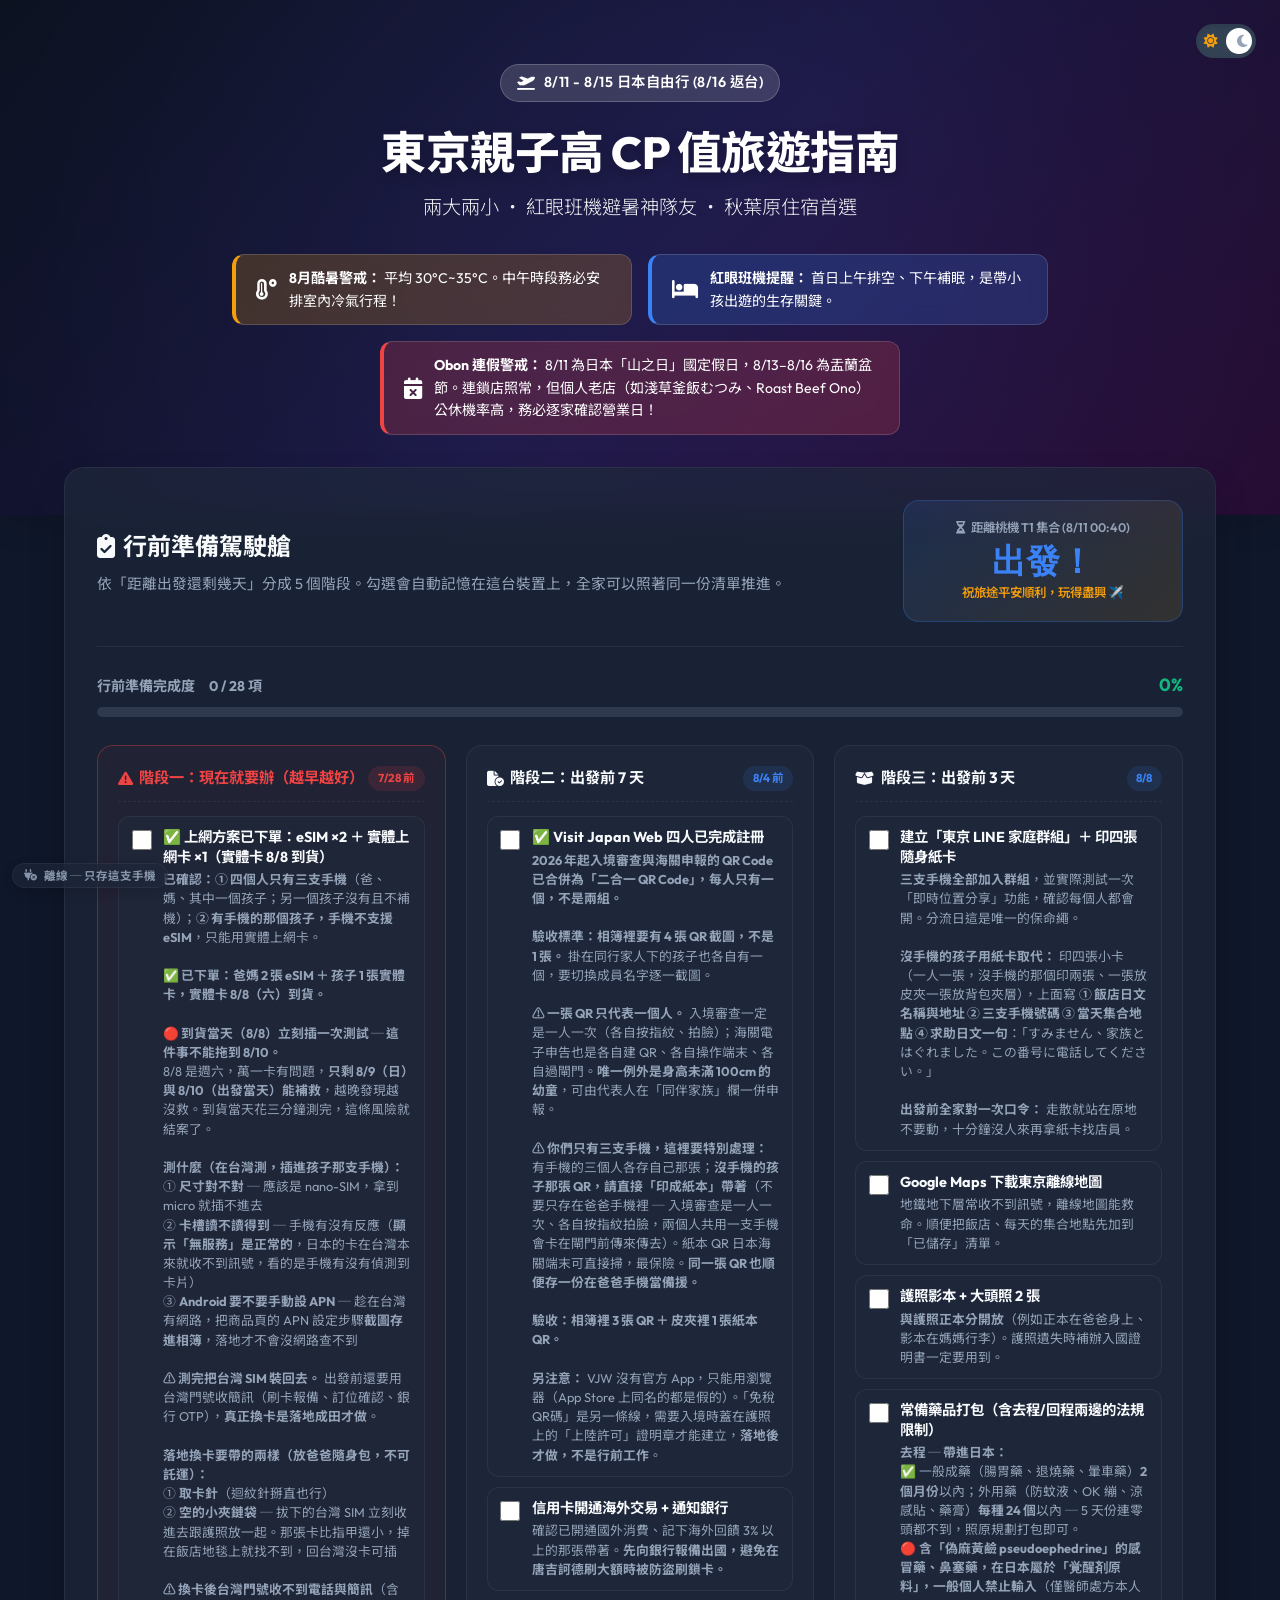
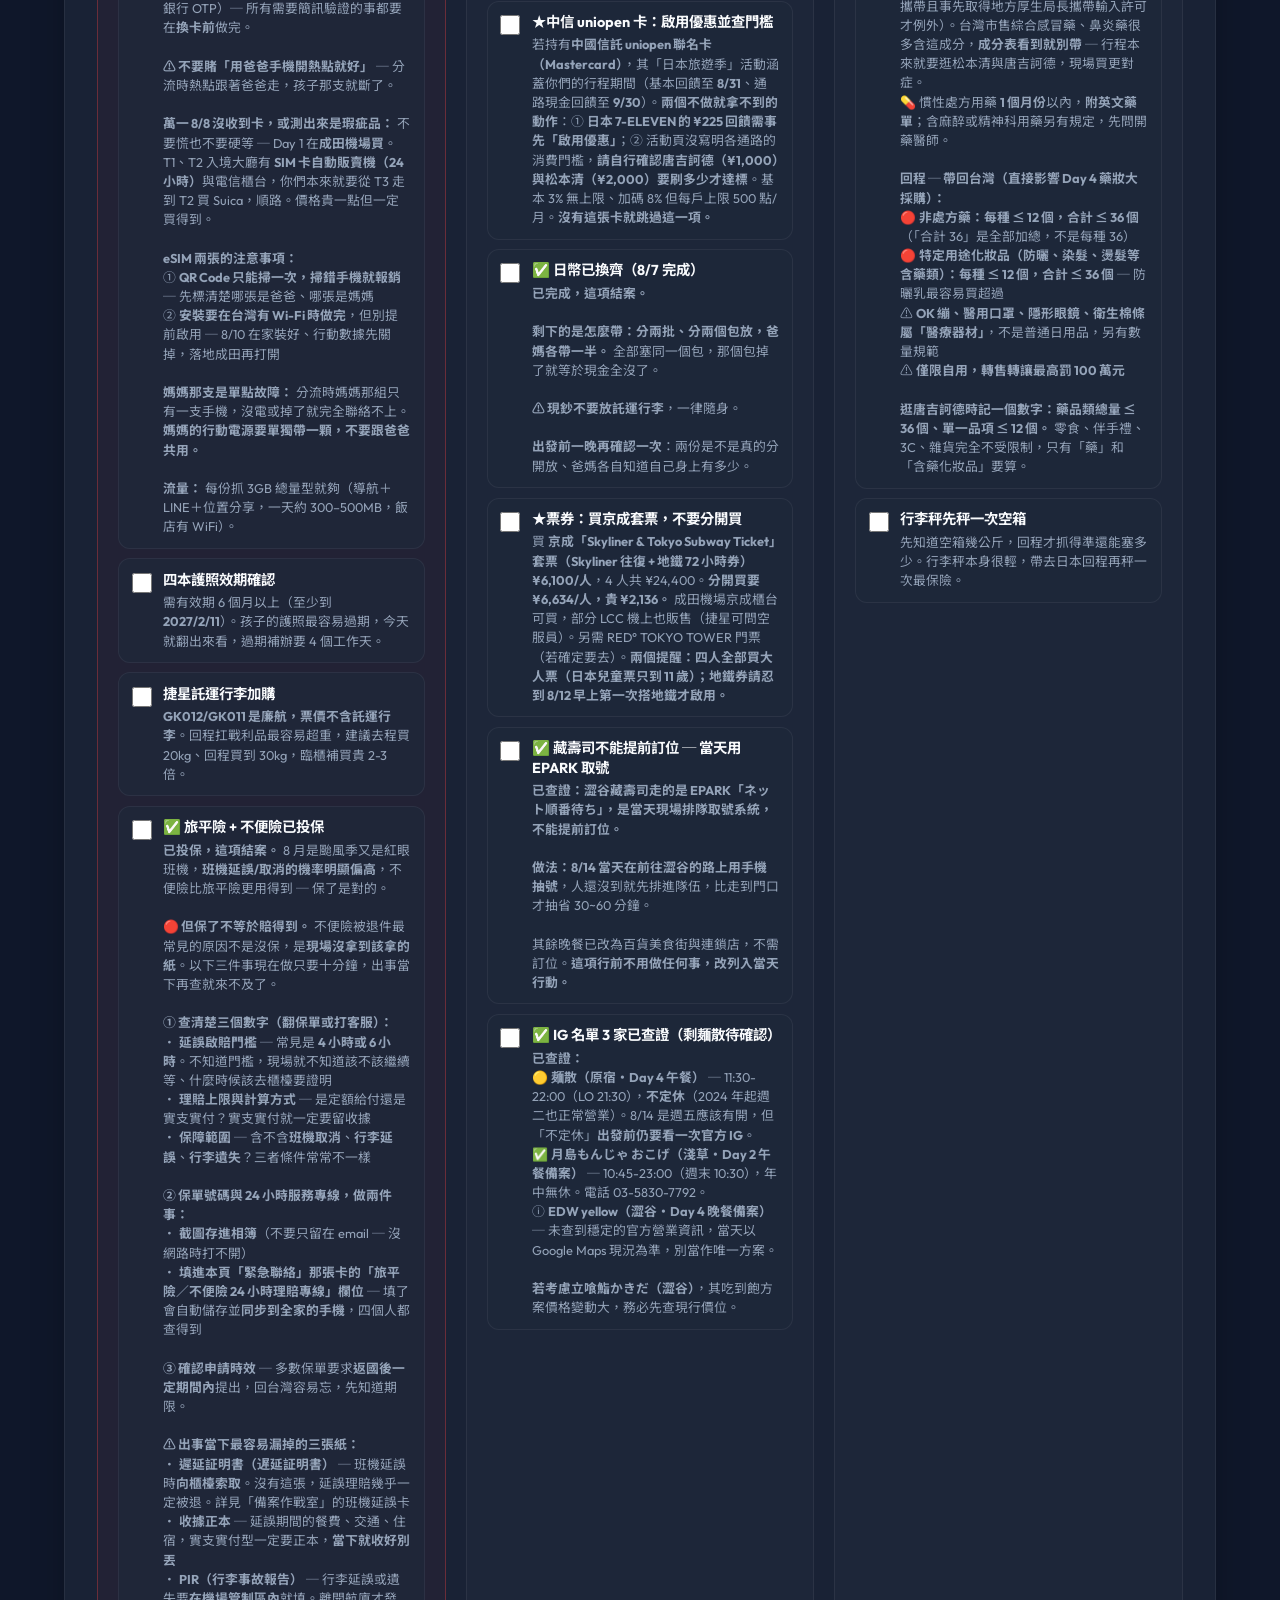
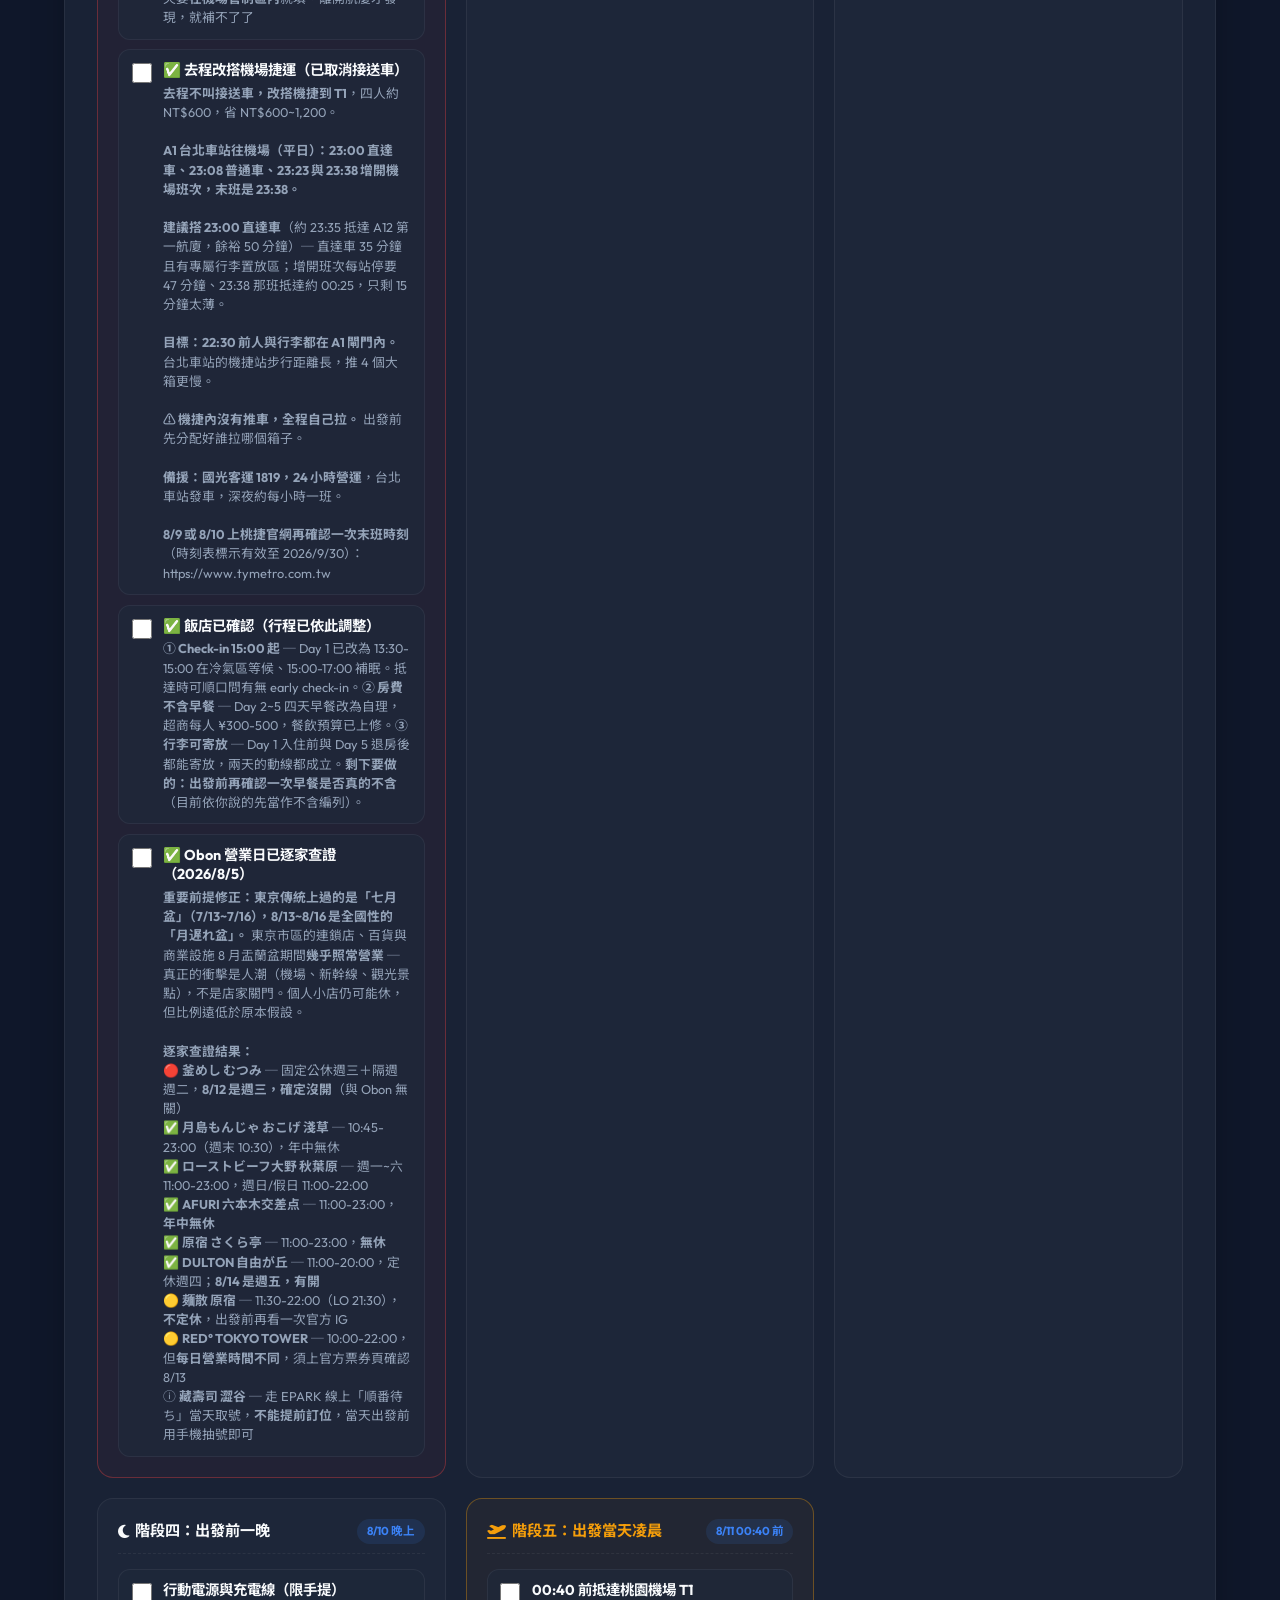
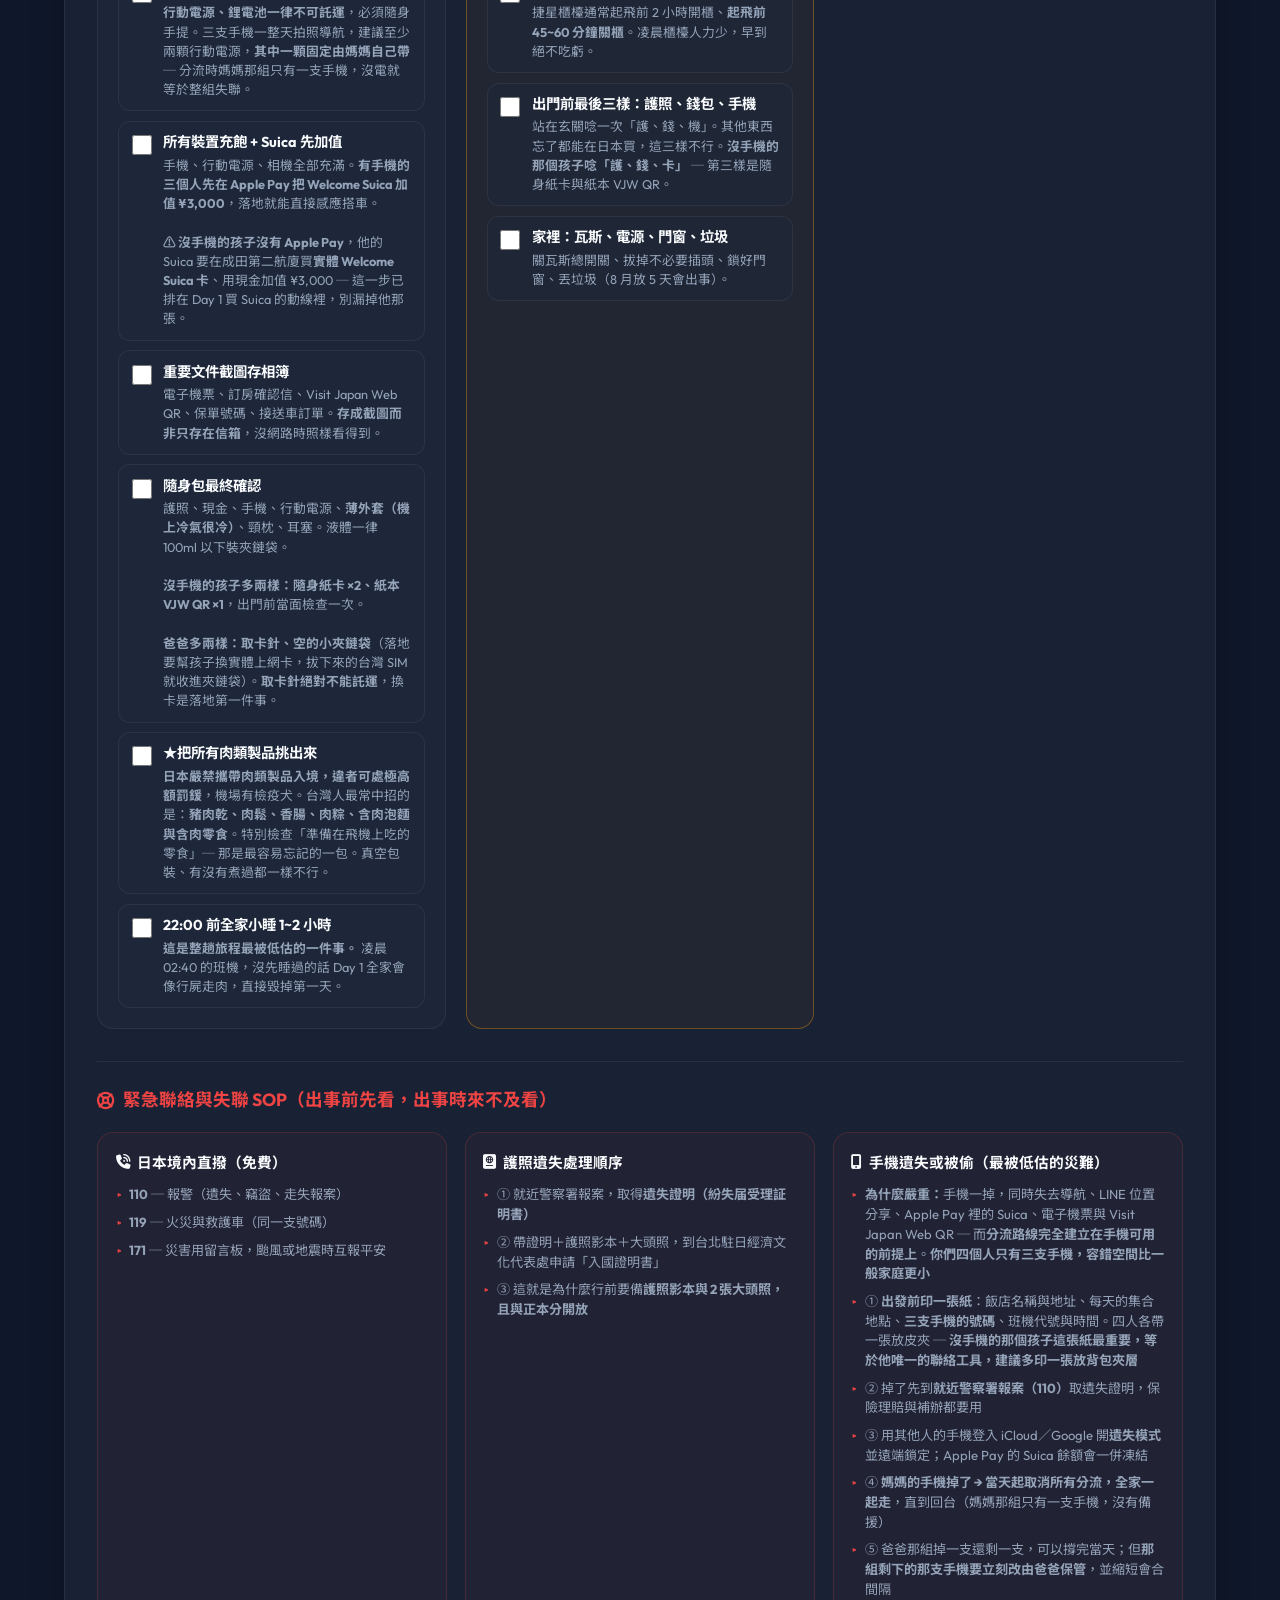
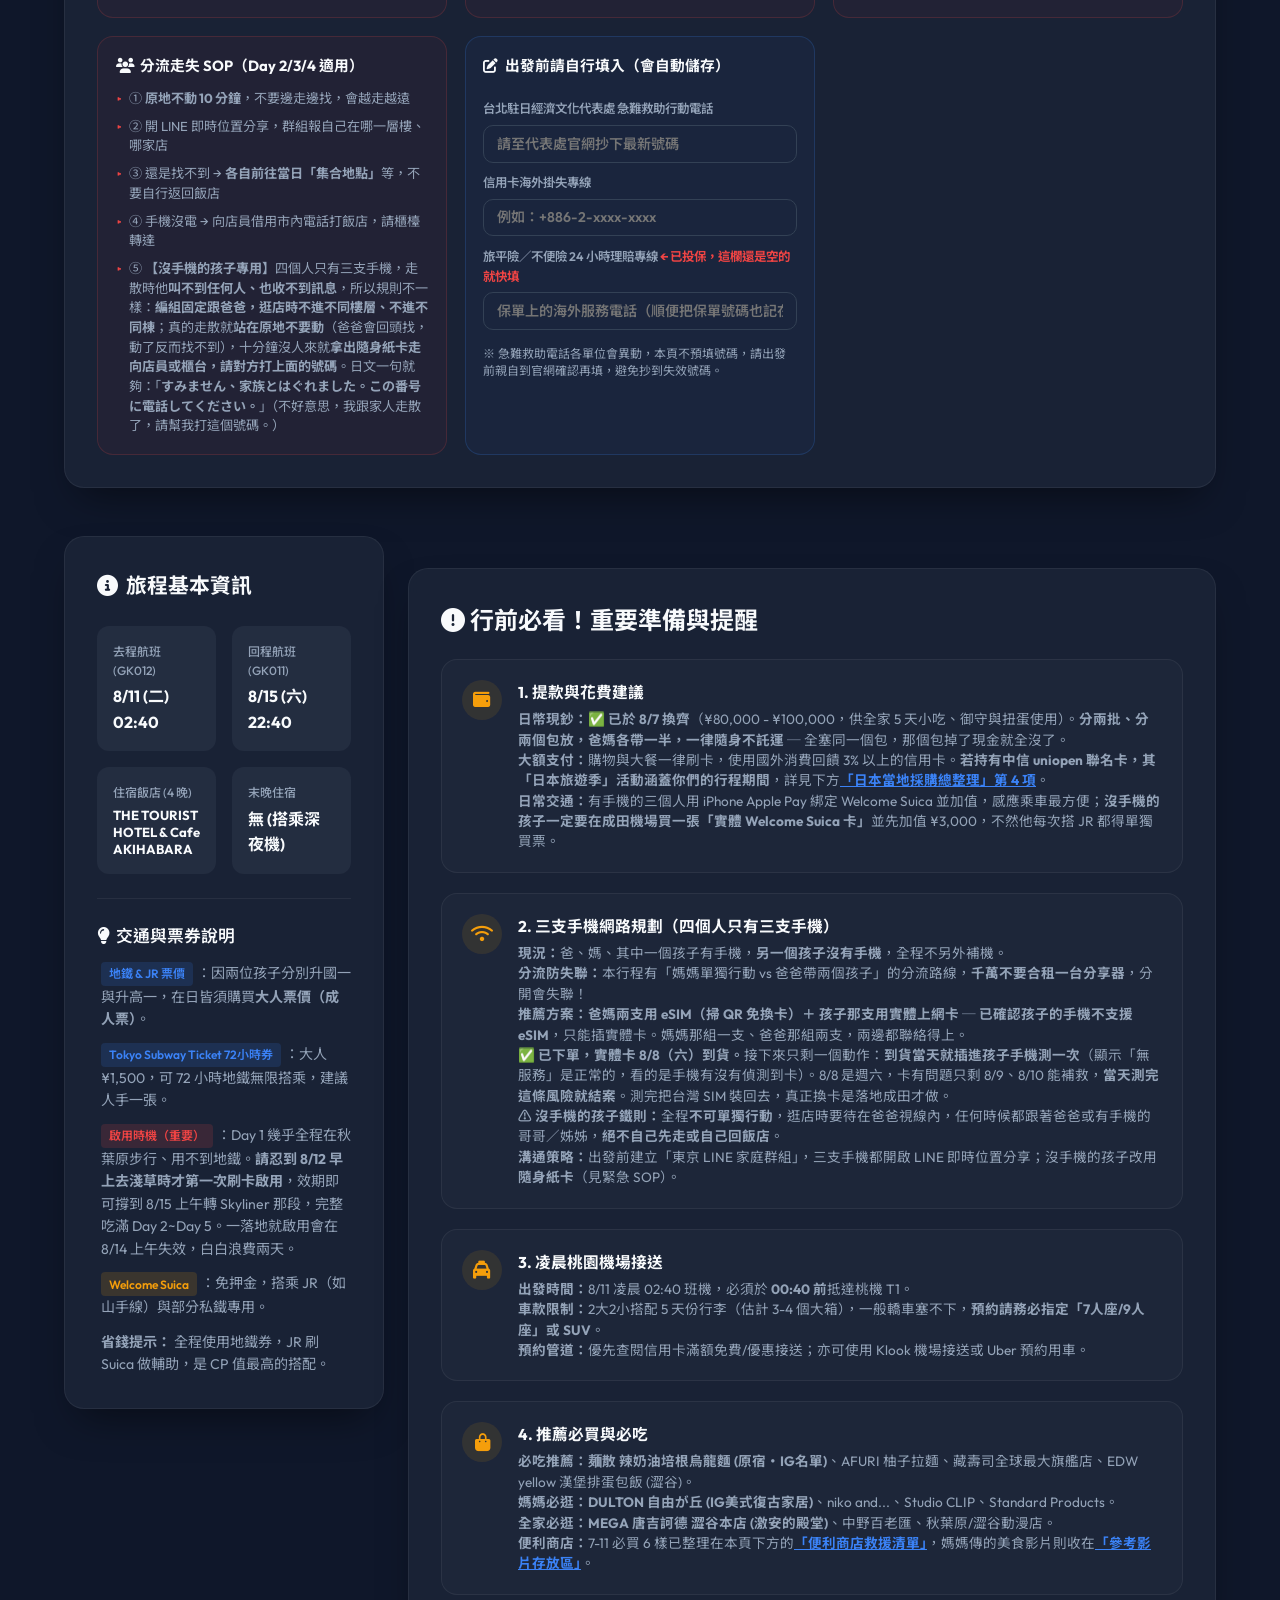
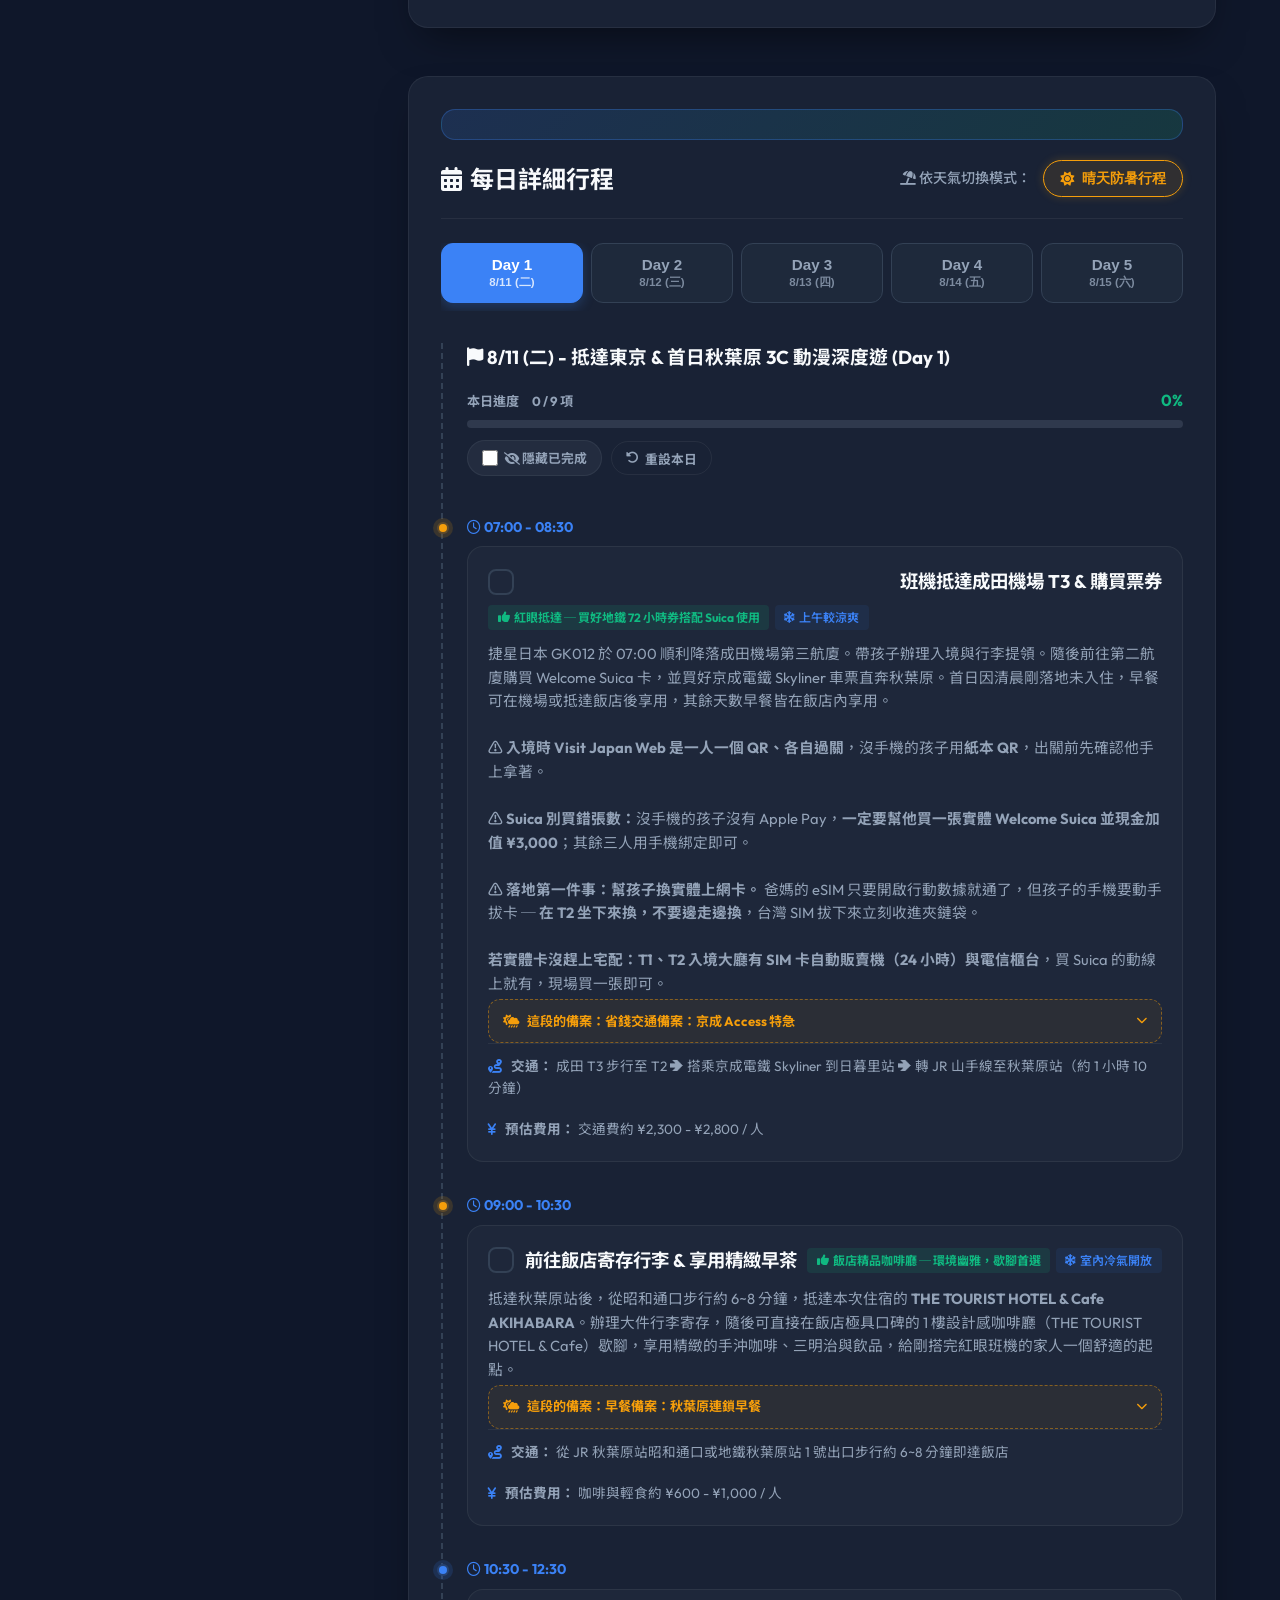
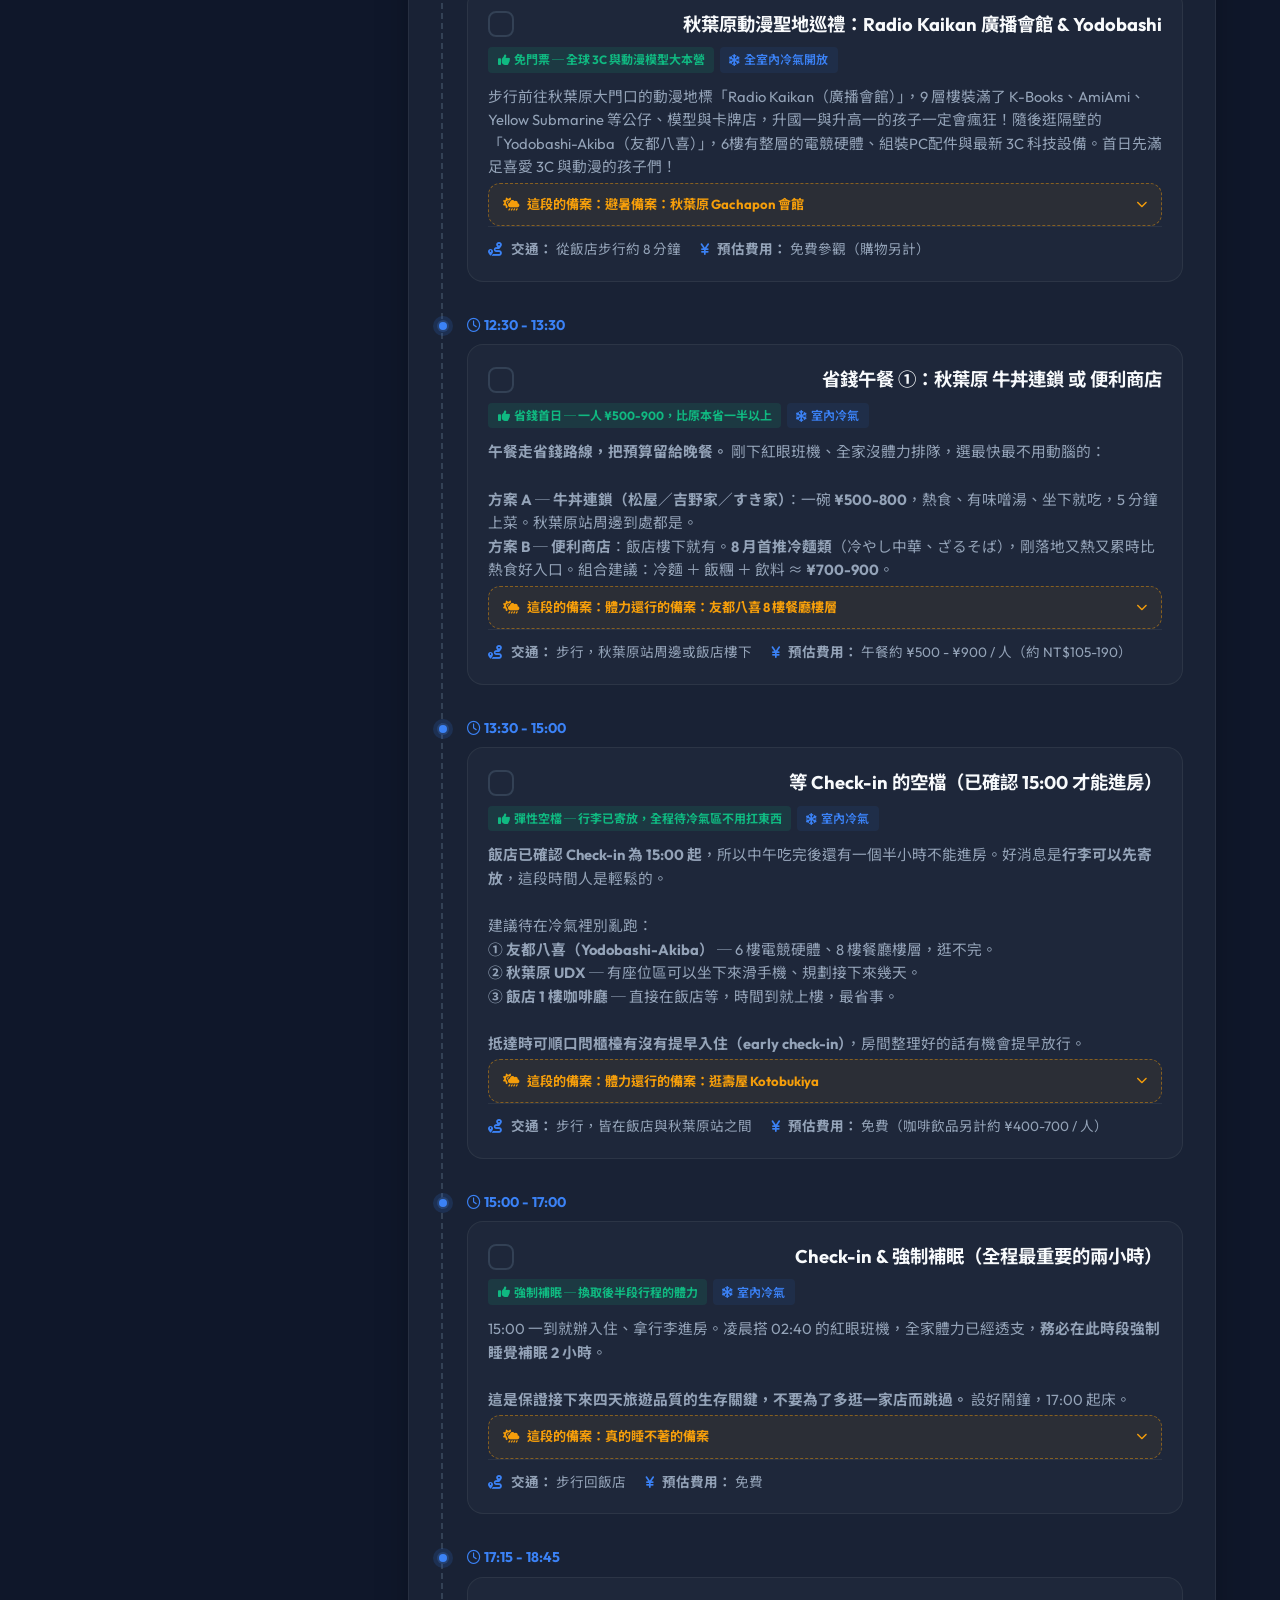
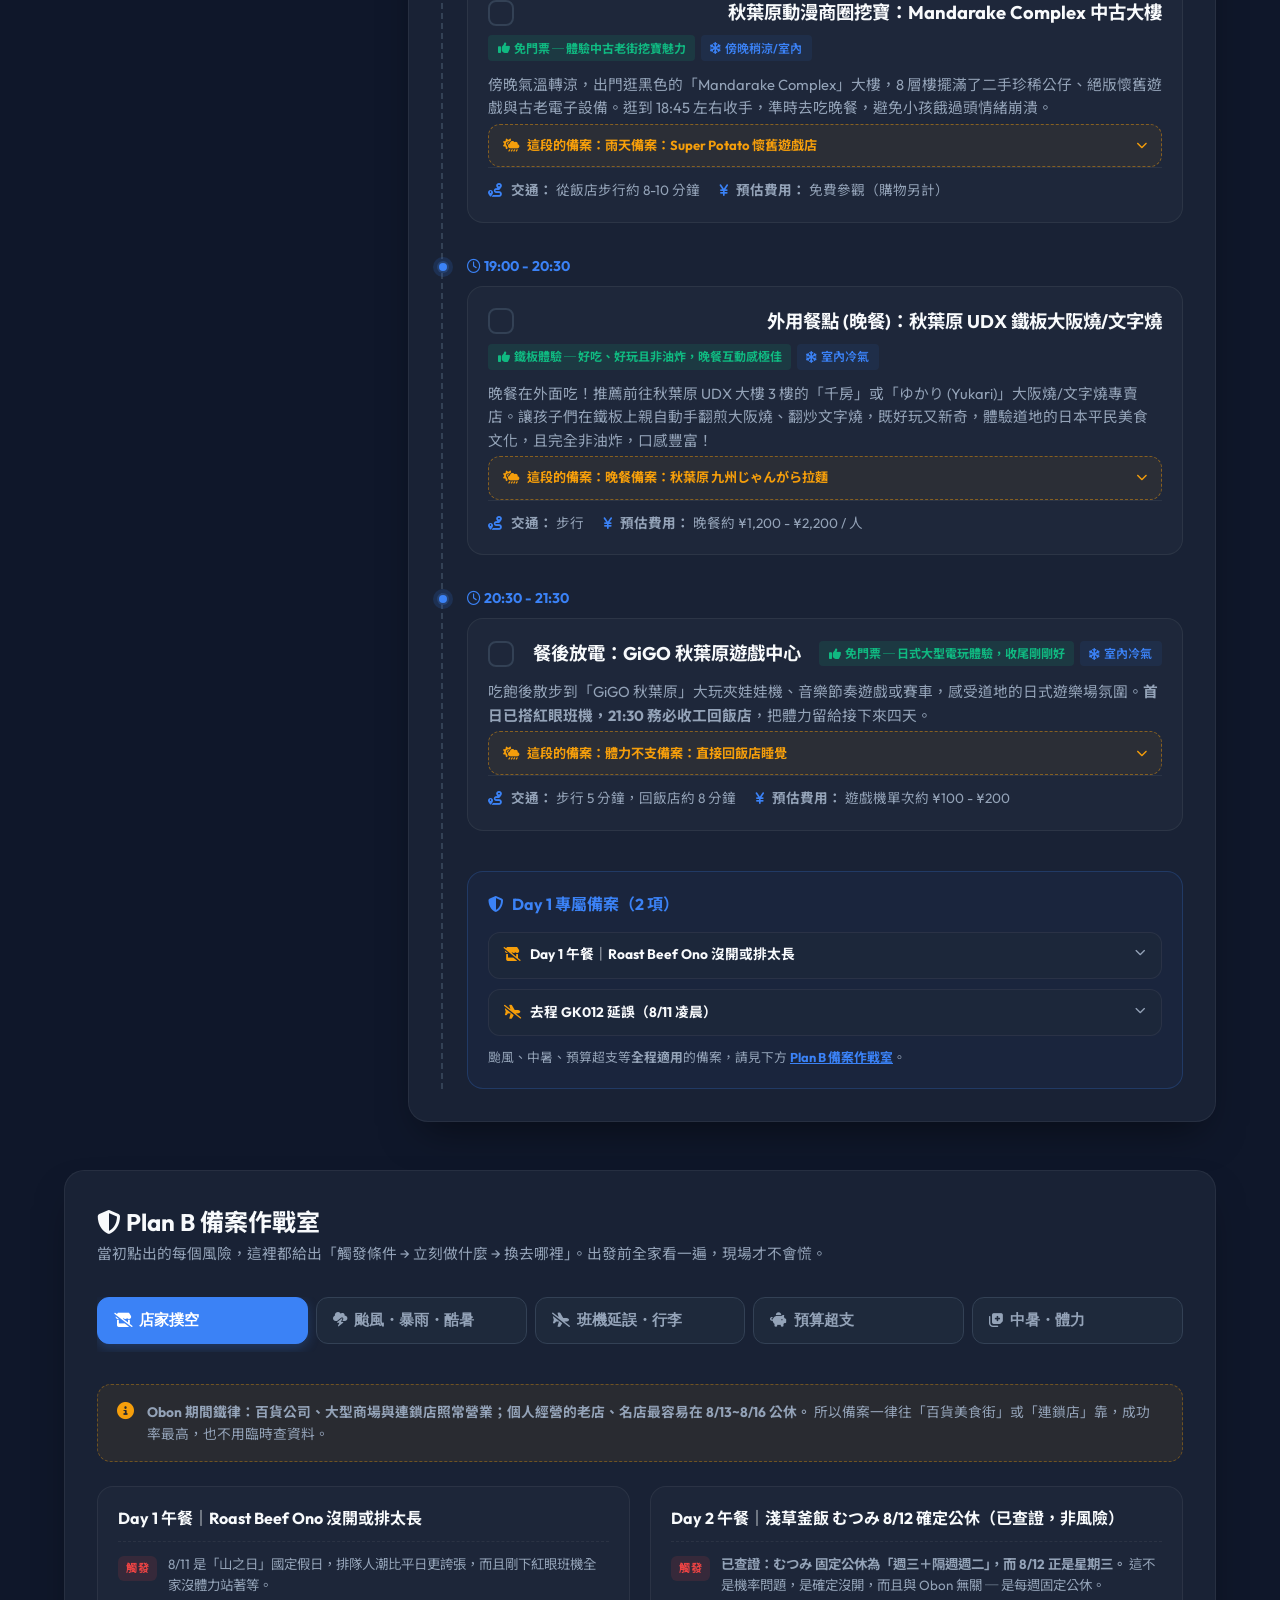
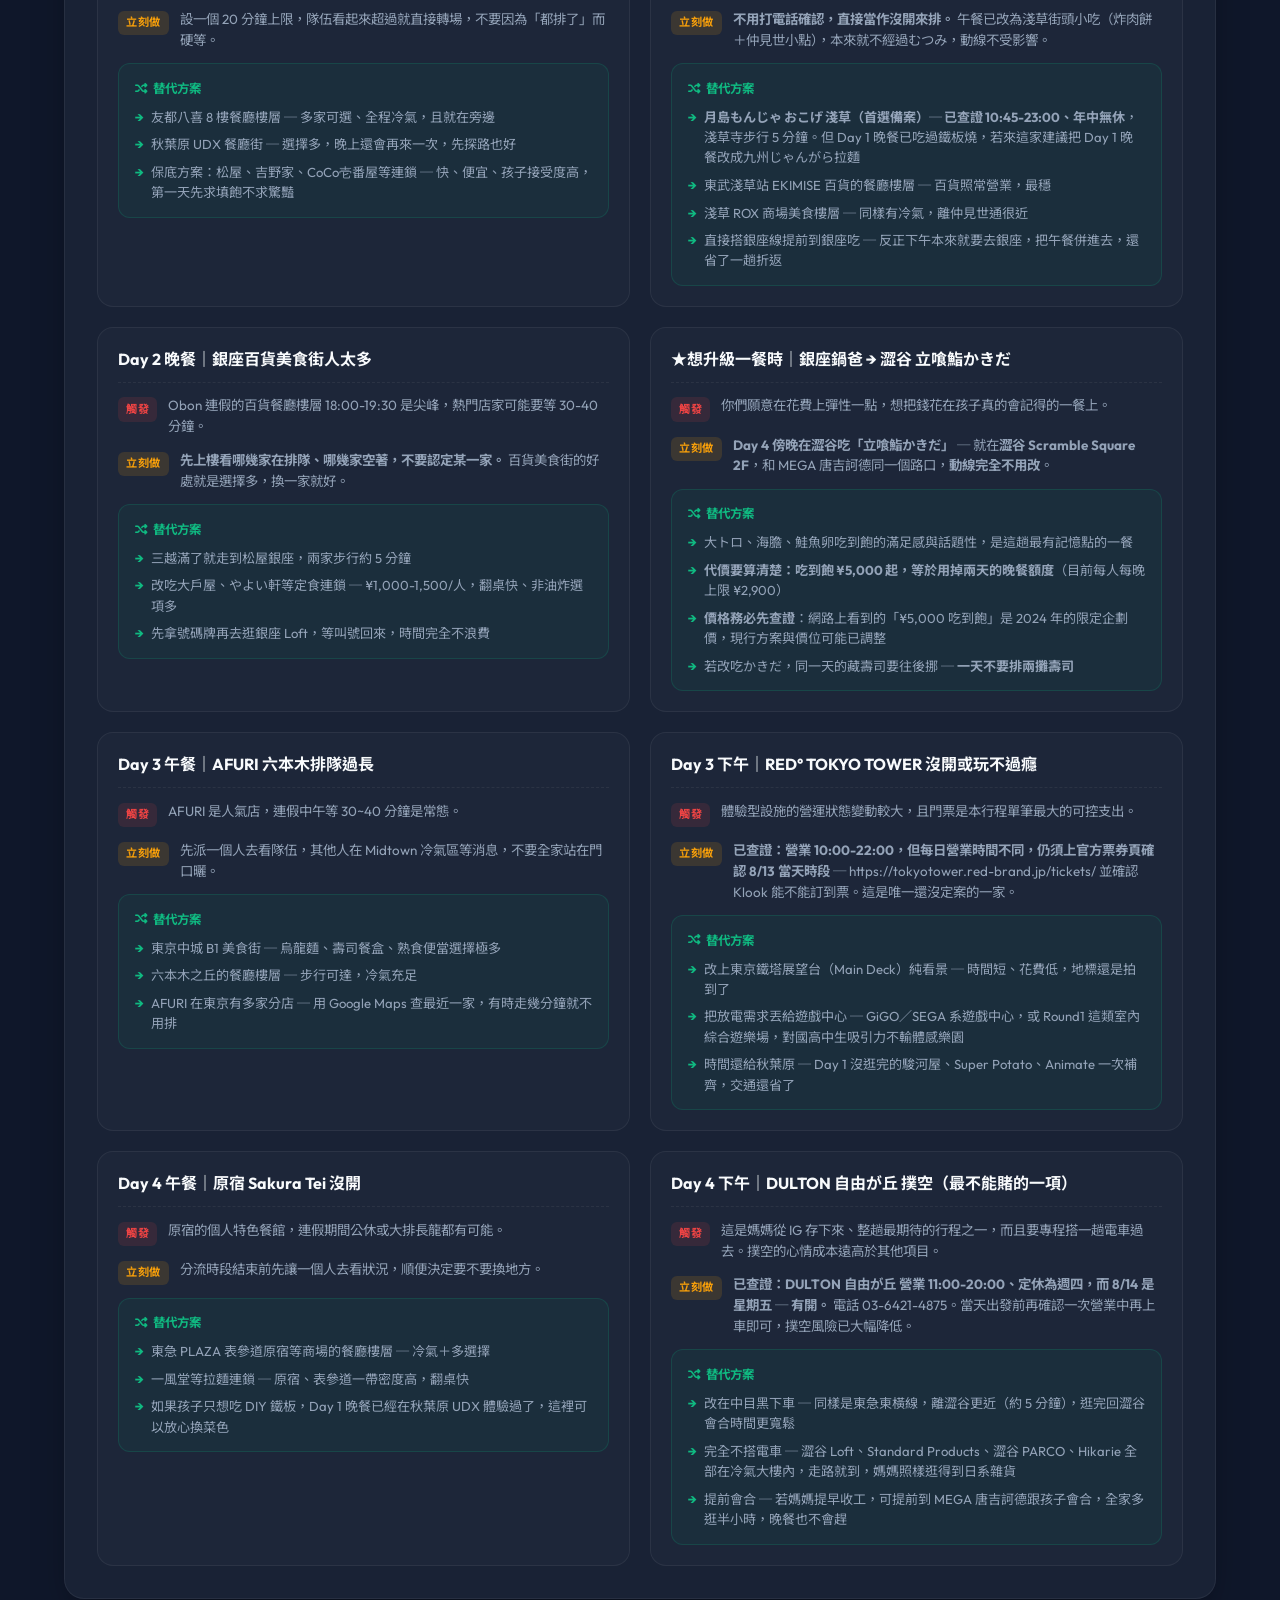
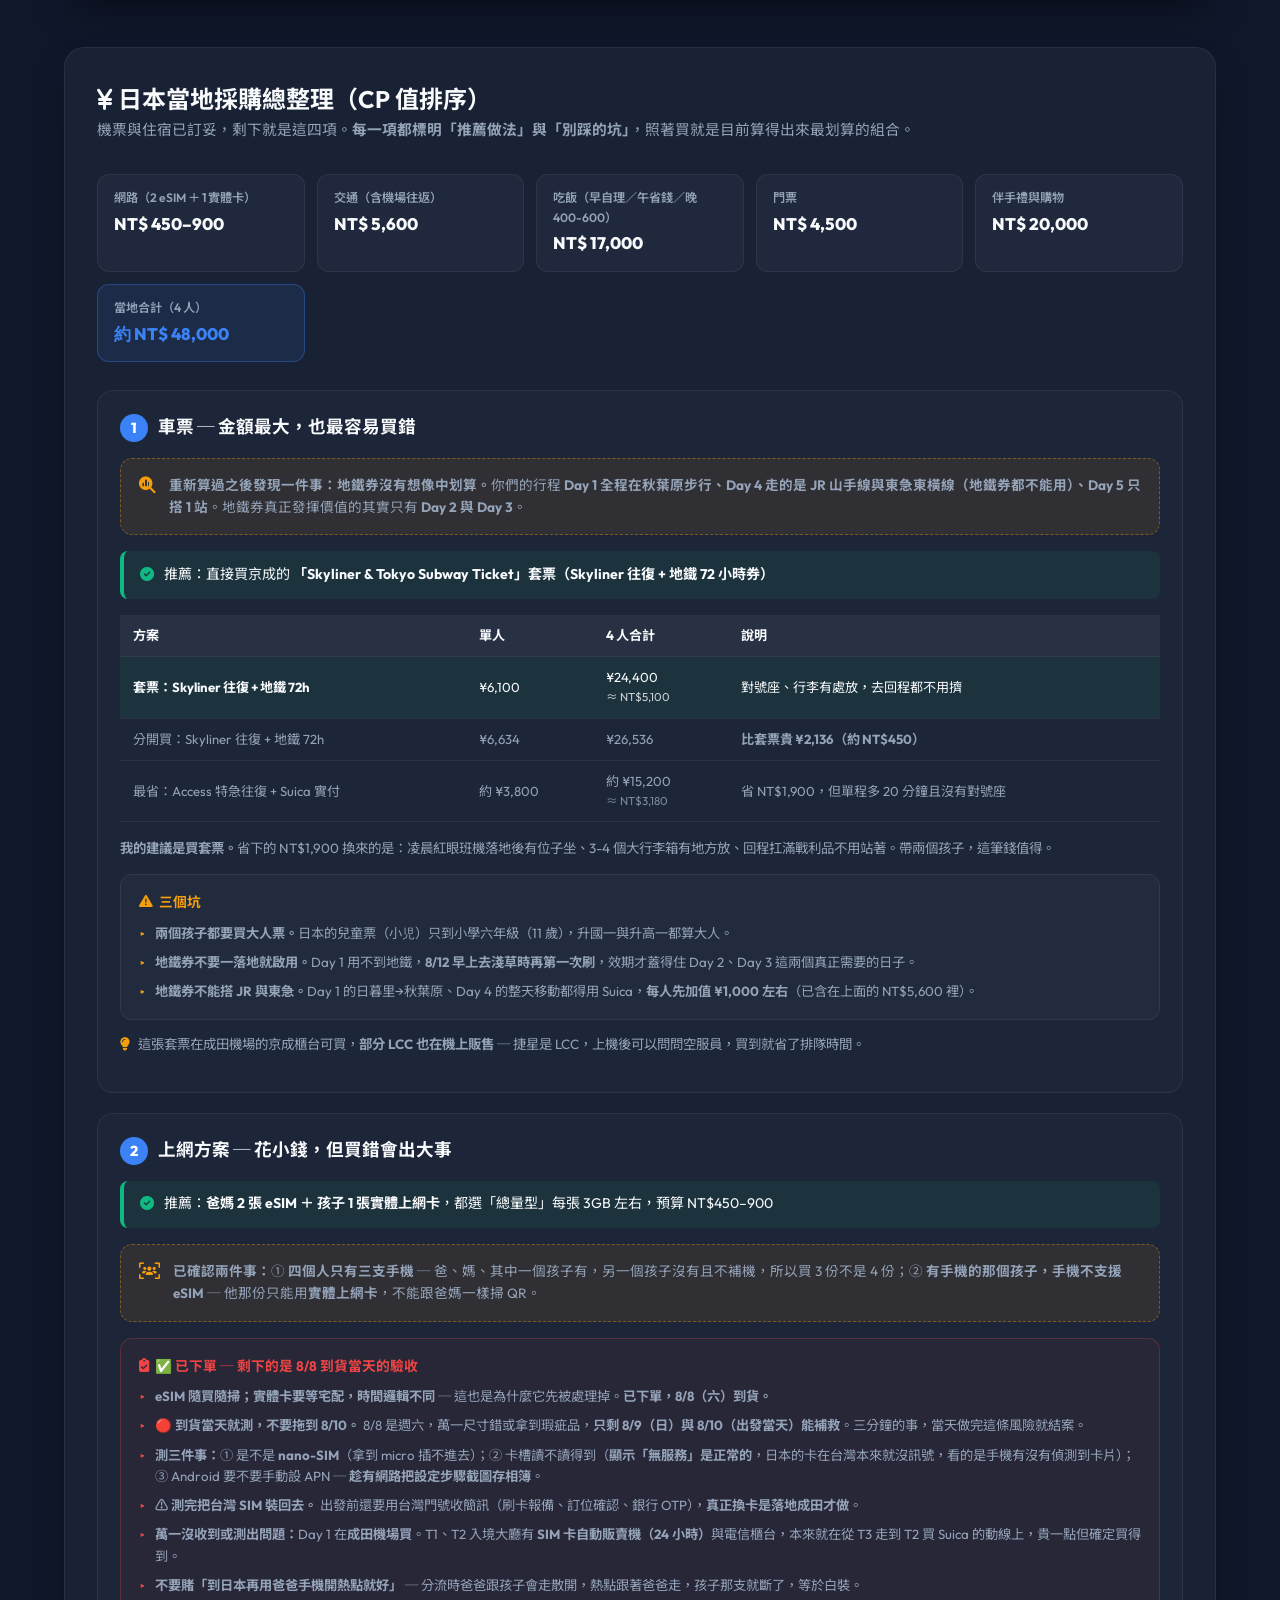
==== commit ebcc9aad: "feat: 旅平險與不便險已投保 — 重點移到「怎麼確保賠得下來」 使用者回報已投保。內容從「要不要買」轉向「保了不等於賠得到」： 不便險被退件最常見的原因不是沒保，是現場沒拿到該拿的紙。  - pr" ====
--- a/index.html
+++ b/index.html
@@ -135,8 +135,8 @@
                         <input type="text" id="em-office" placeholder="請至代表處官網抄下最新號碼">
                         <label for="em-card">信用卡海外掛失專線</label>
                         <input type="text" id="em-card" placeholder="例如：+886-2-xxxx-xxxx">
-                        <label for="em-insurance">旅平險／不便險 24 小時理賠專線</label>
-                        <input type="text" id="em-insurance" placeholder="保單上的海外服務電話">
+                        <label for="em-insurance">旅平險／不便險 24 小時理賠專線 <strong style="color: var(--danger);">← 已投保，這欄還是空的就快填</strong></label>
+                        <input type="text" id="em-insurance" placeholder="保單上的海外服務電話（順便把保單號碼也記在後面）">
                         <p class="fill-in-note">※ 急難救助電話各單位會異動，本頁不預填號碼，請出發前親自到官網確認再填，避免抄到失效號碼。</p>
                     </div>
                 </div>
@@ -965,6 +965,6 @@
         <p style="margin-top: 0.75rem;">© 2026 東京親子高 CP 值自由行指南. Designed for family of 4.</p>
     </footer>
 
-    <script src="app.js?v=4.1"></script>
+    <script src="app.js?v=4.2"></script>
 </body>
 </html>
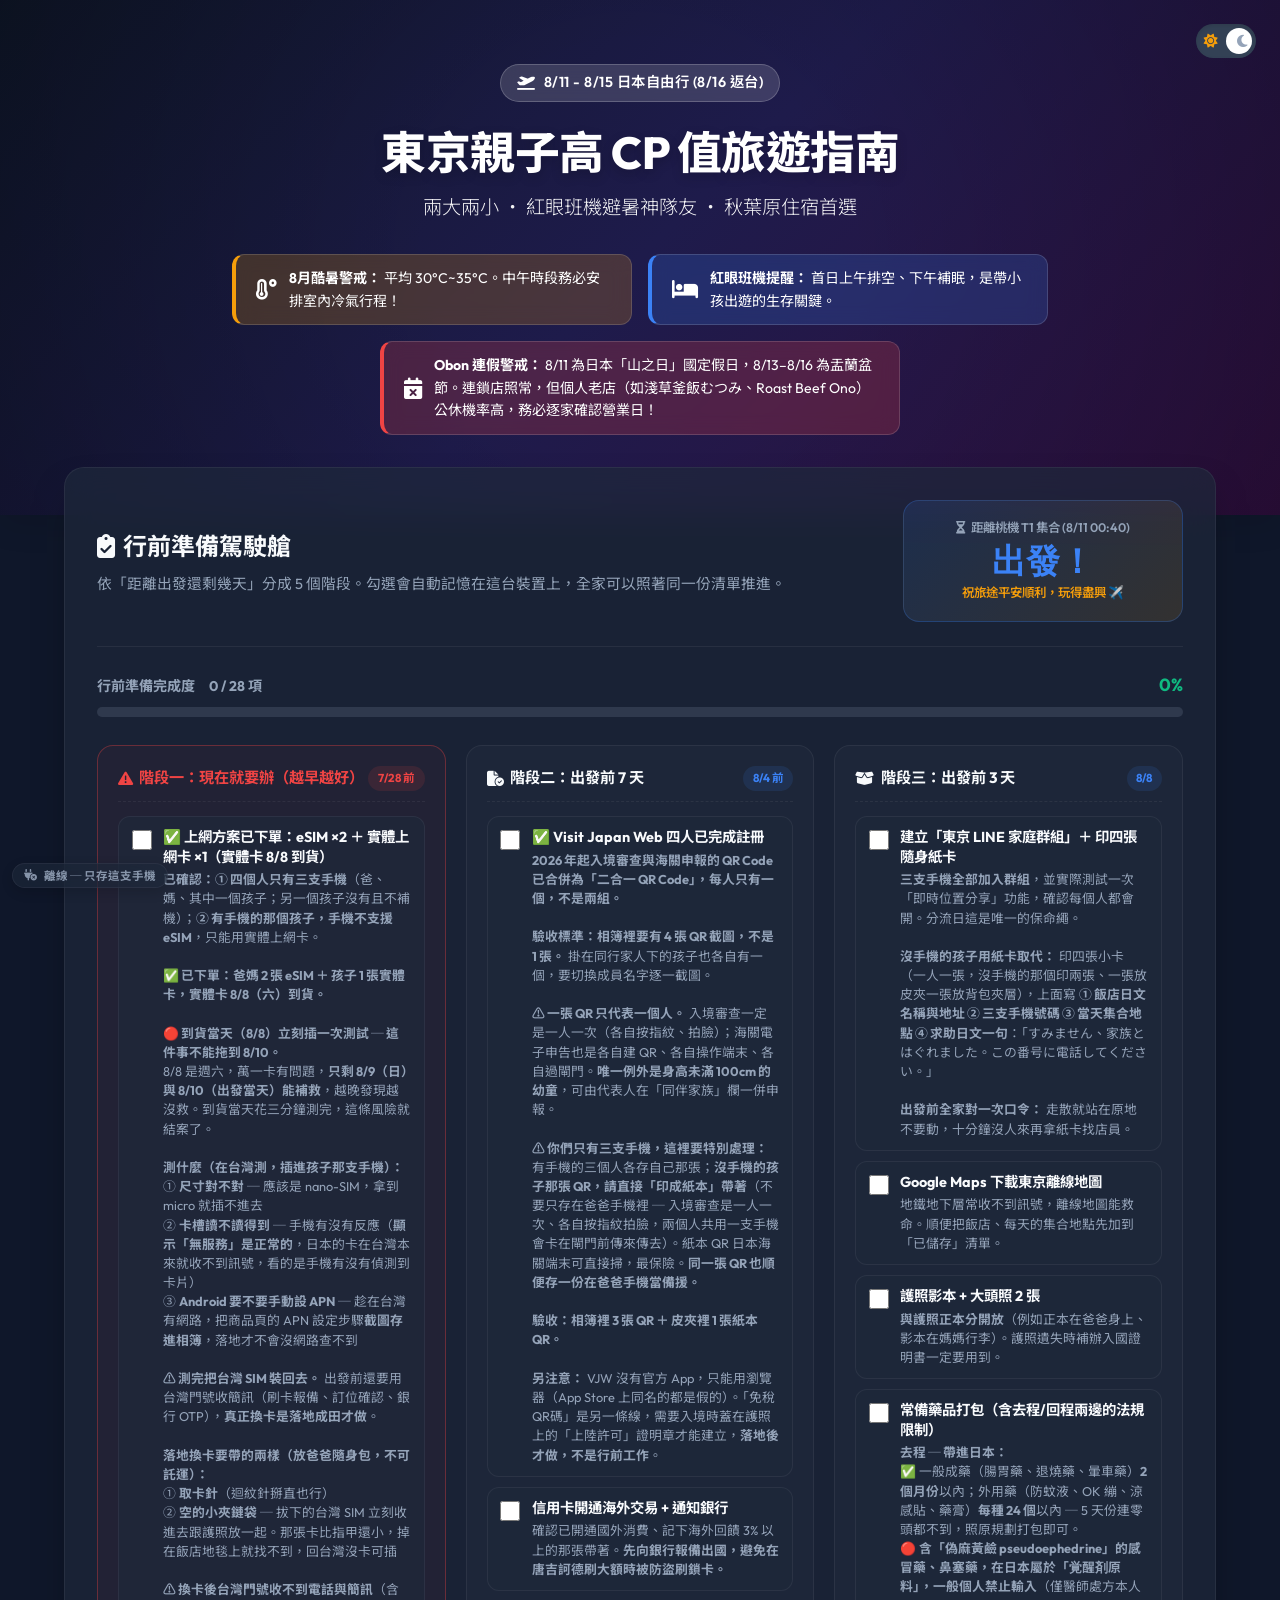
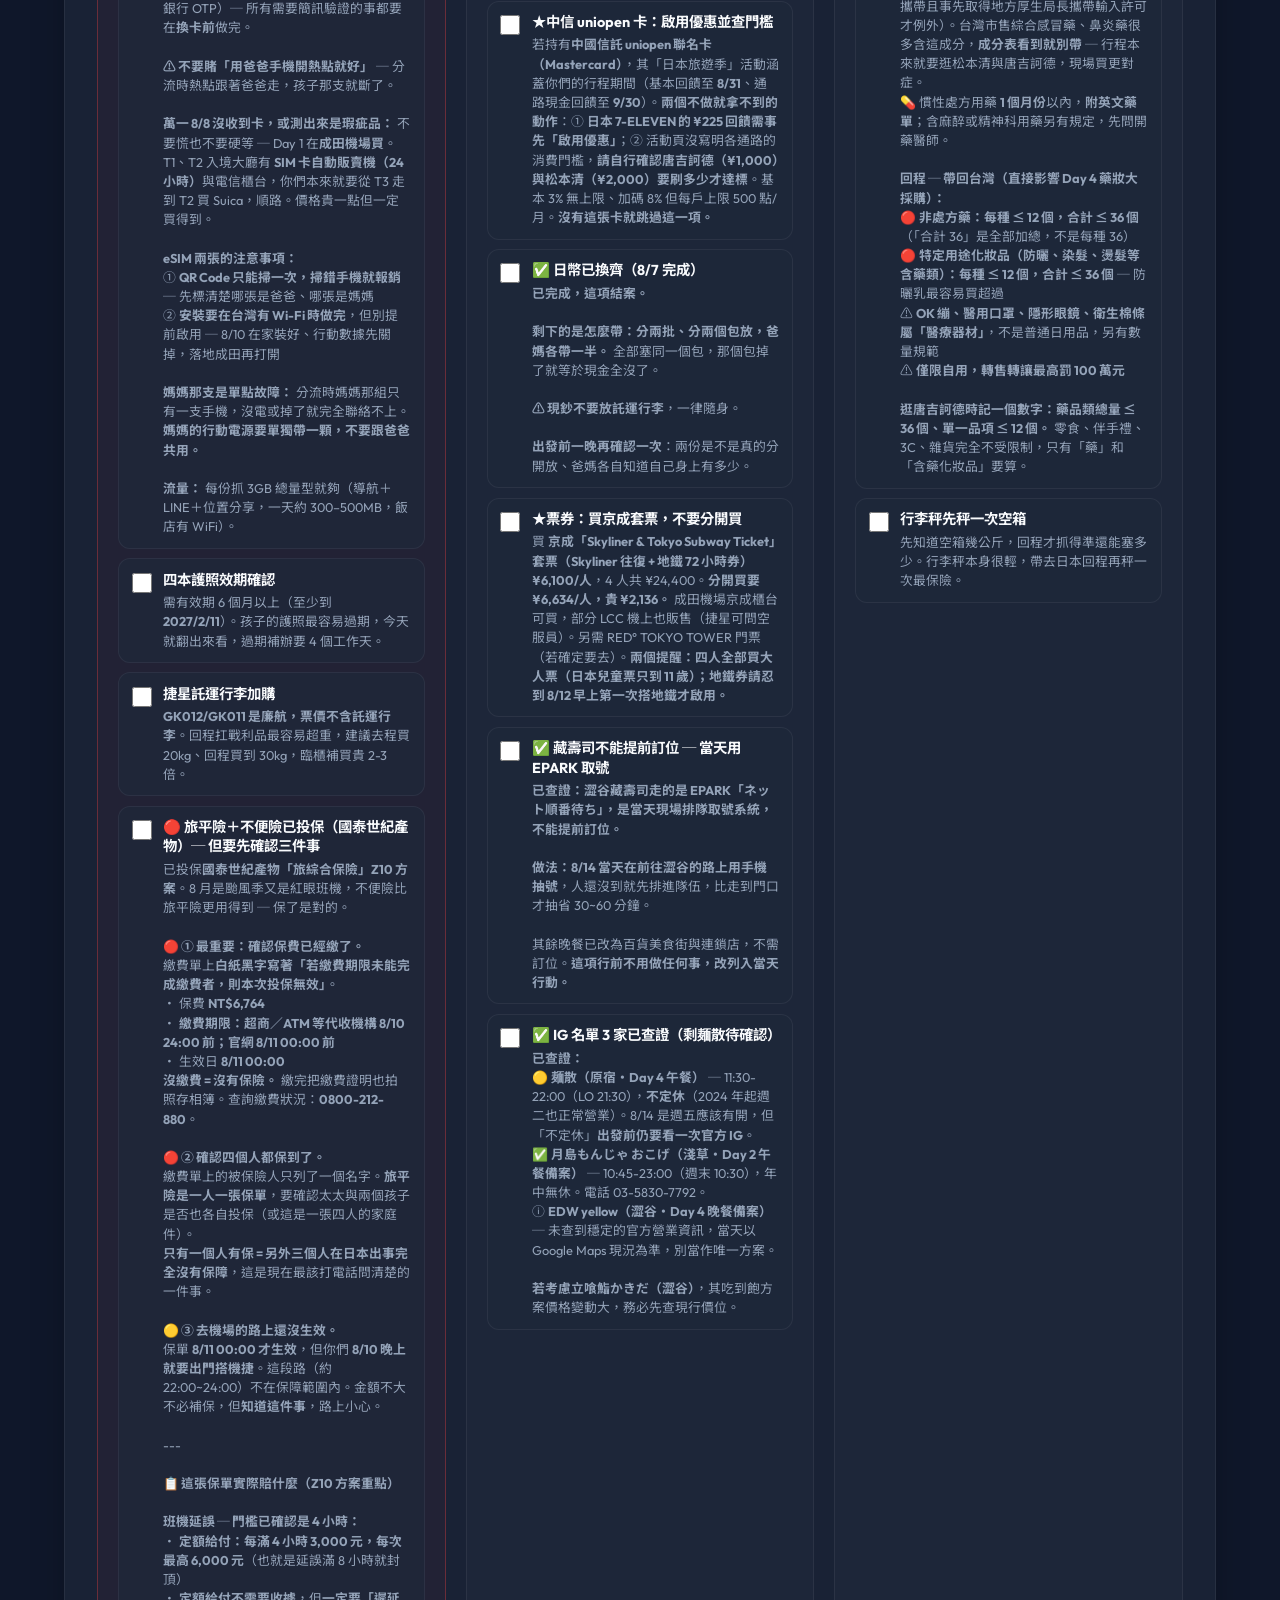
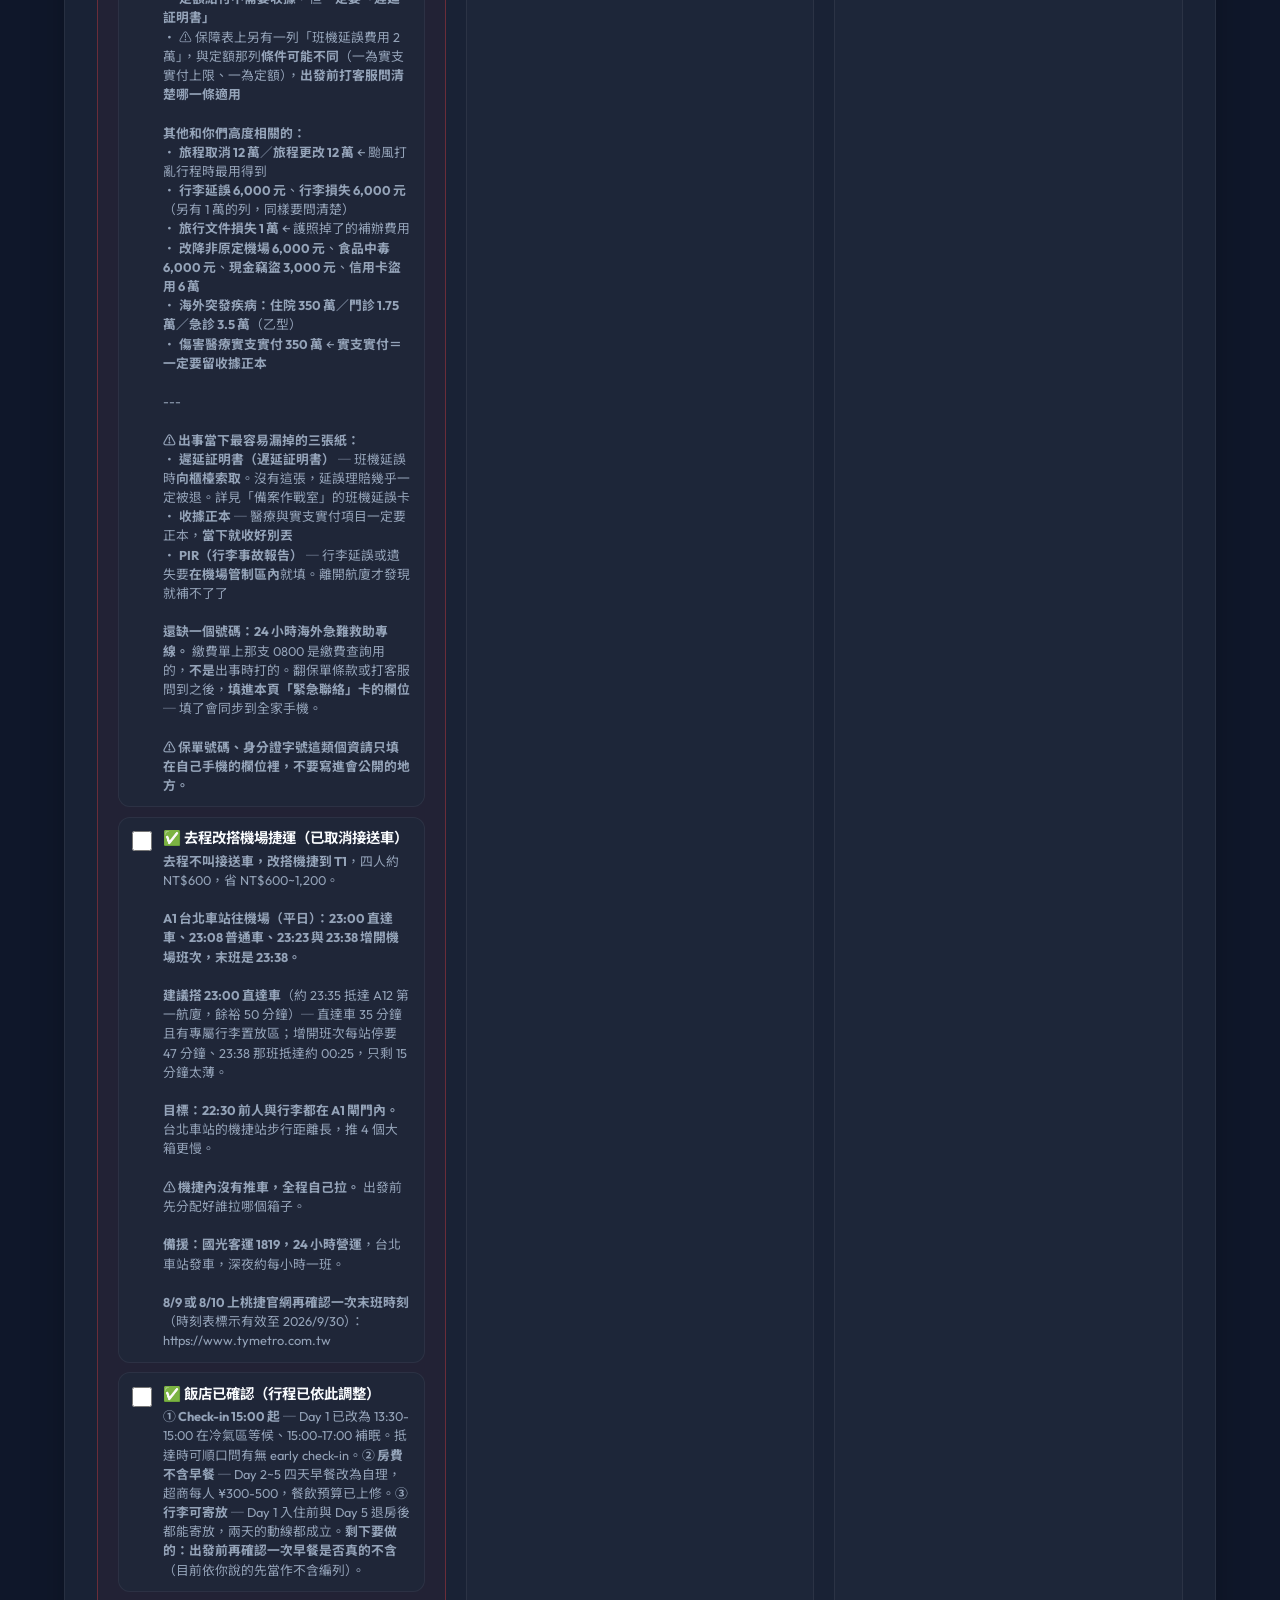
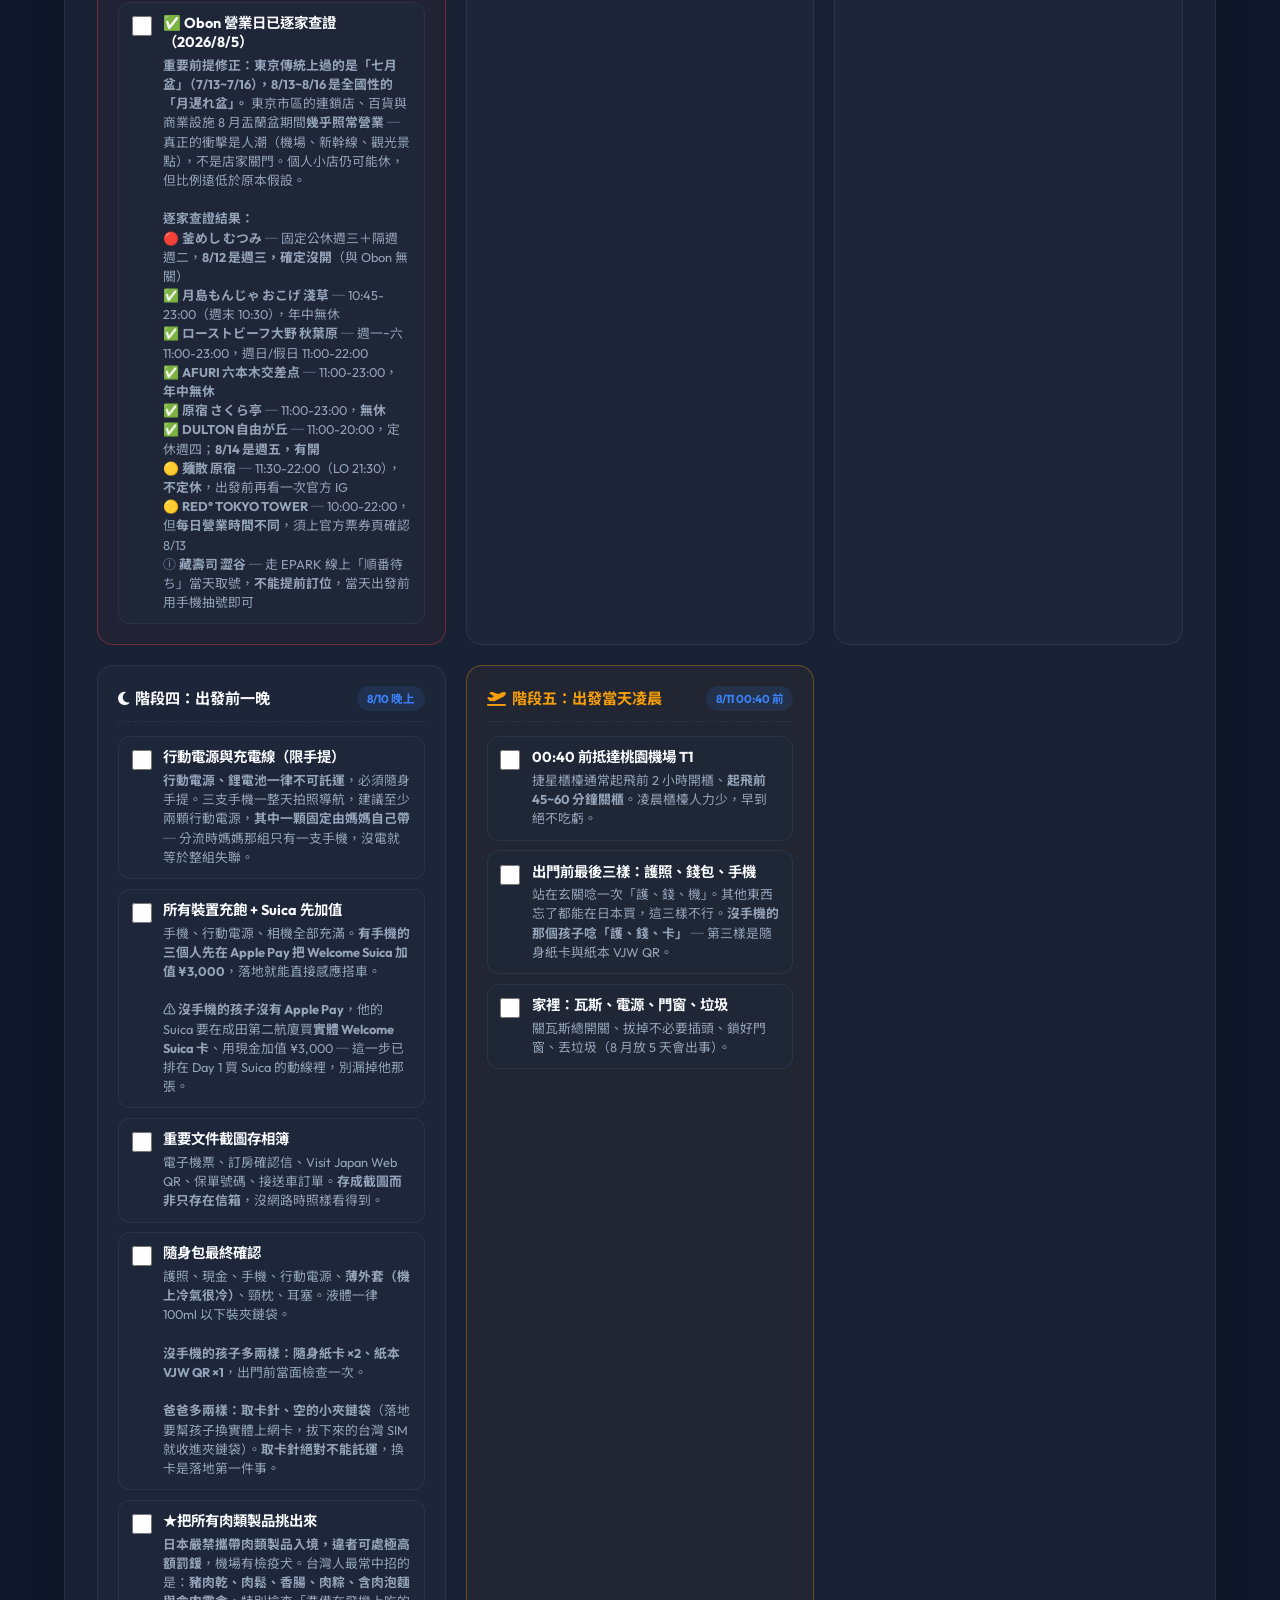
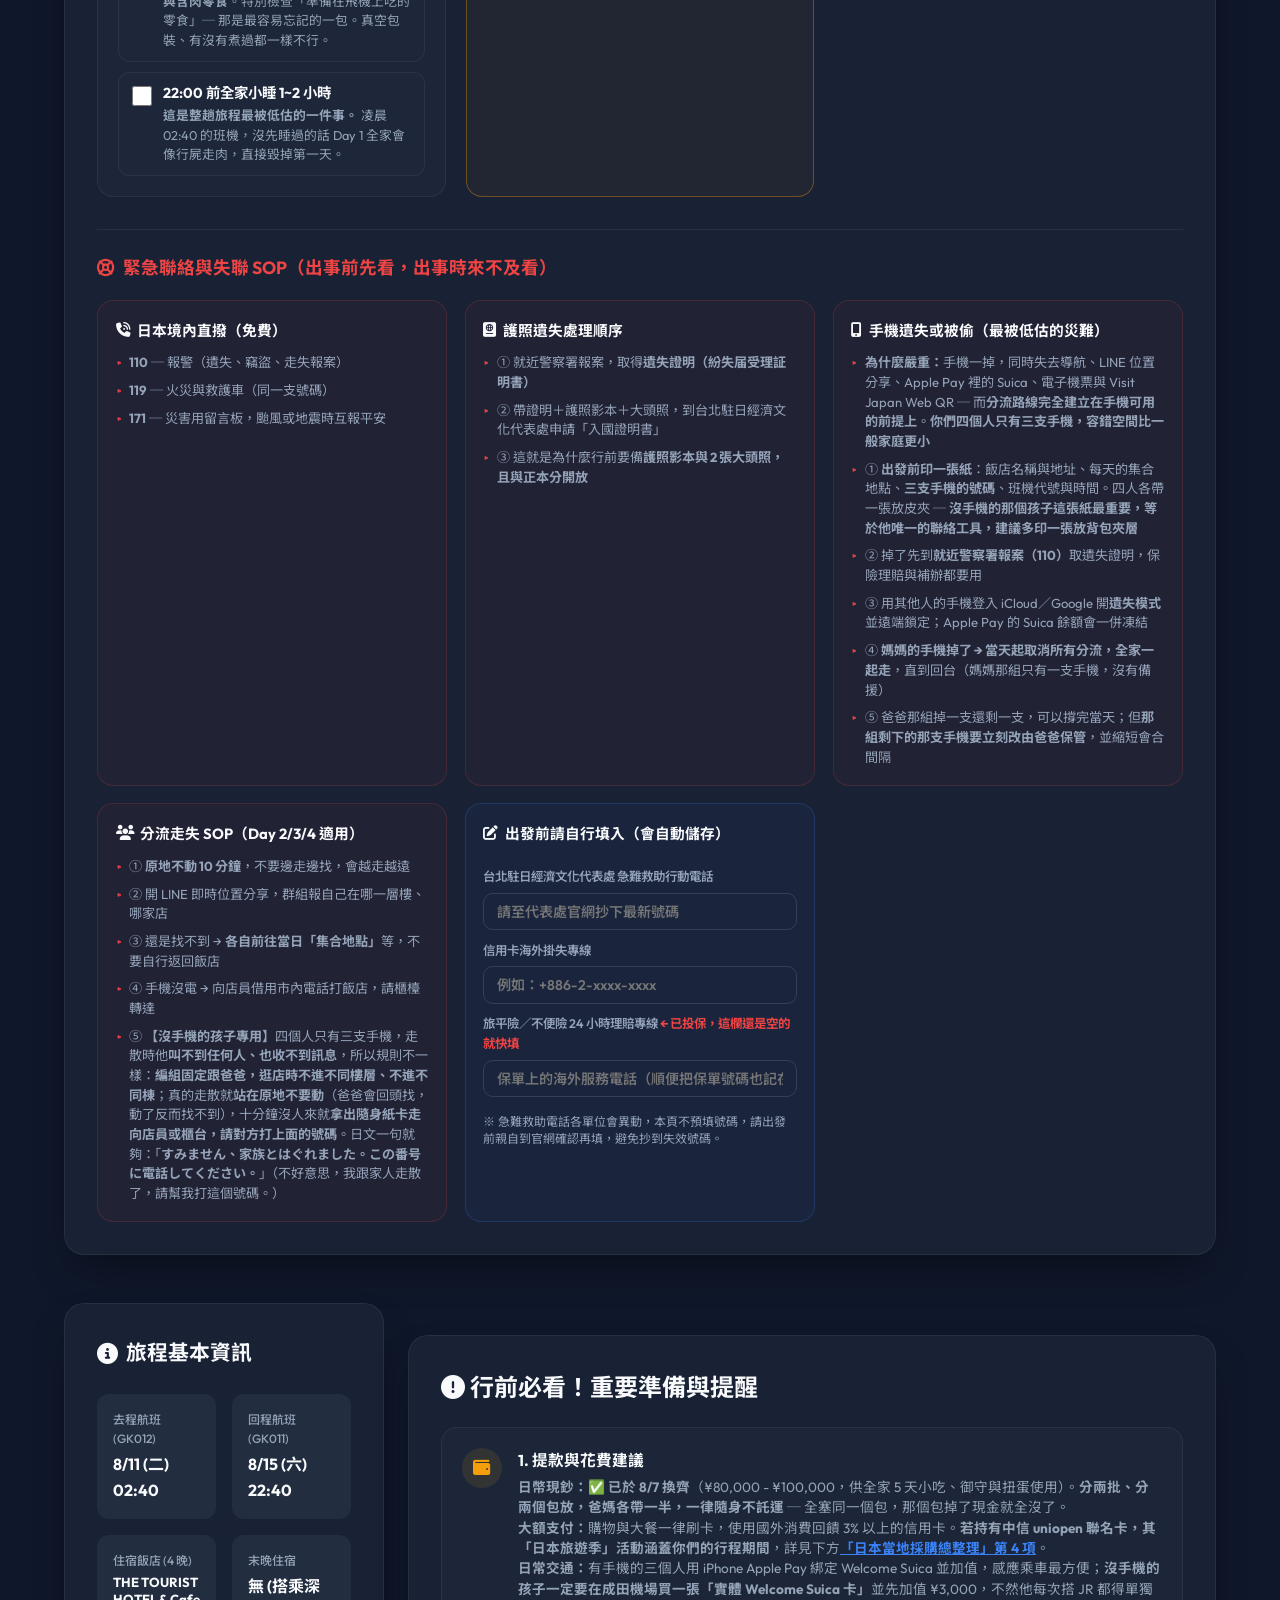
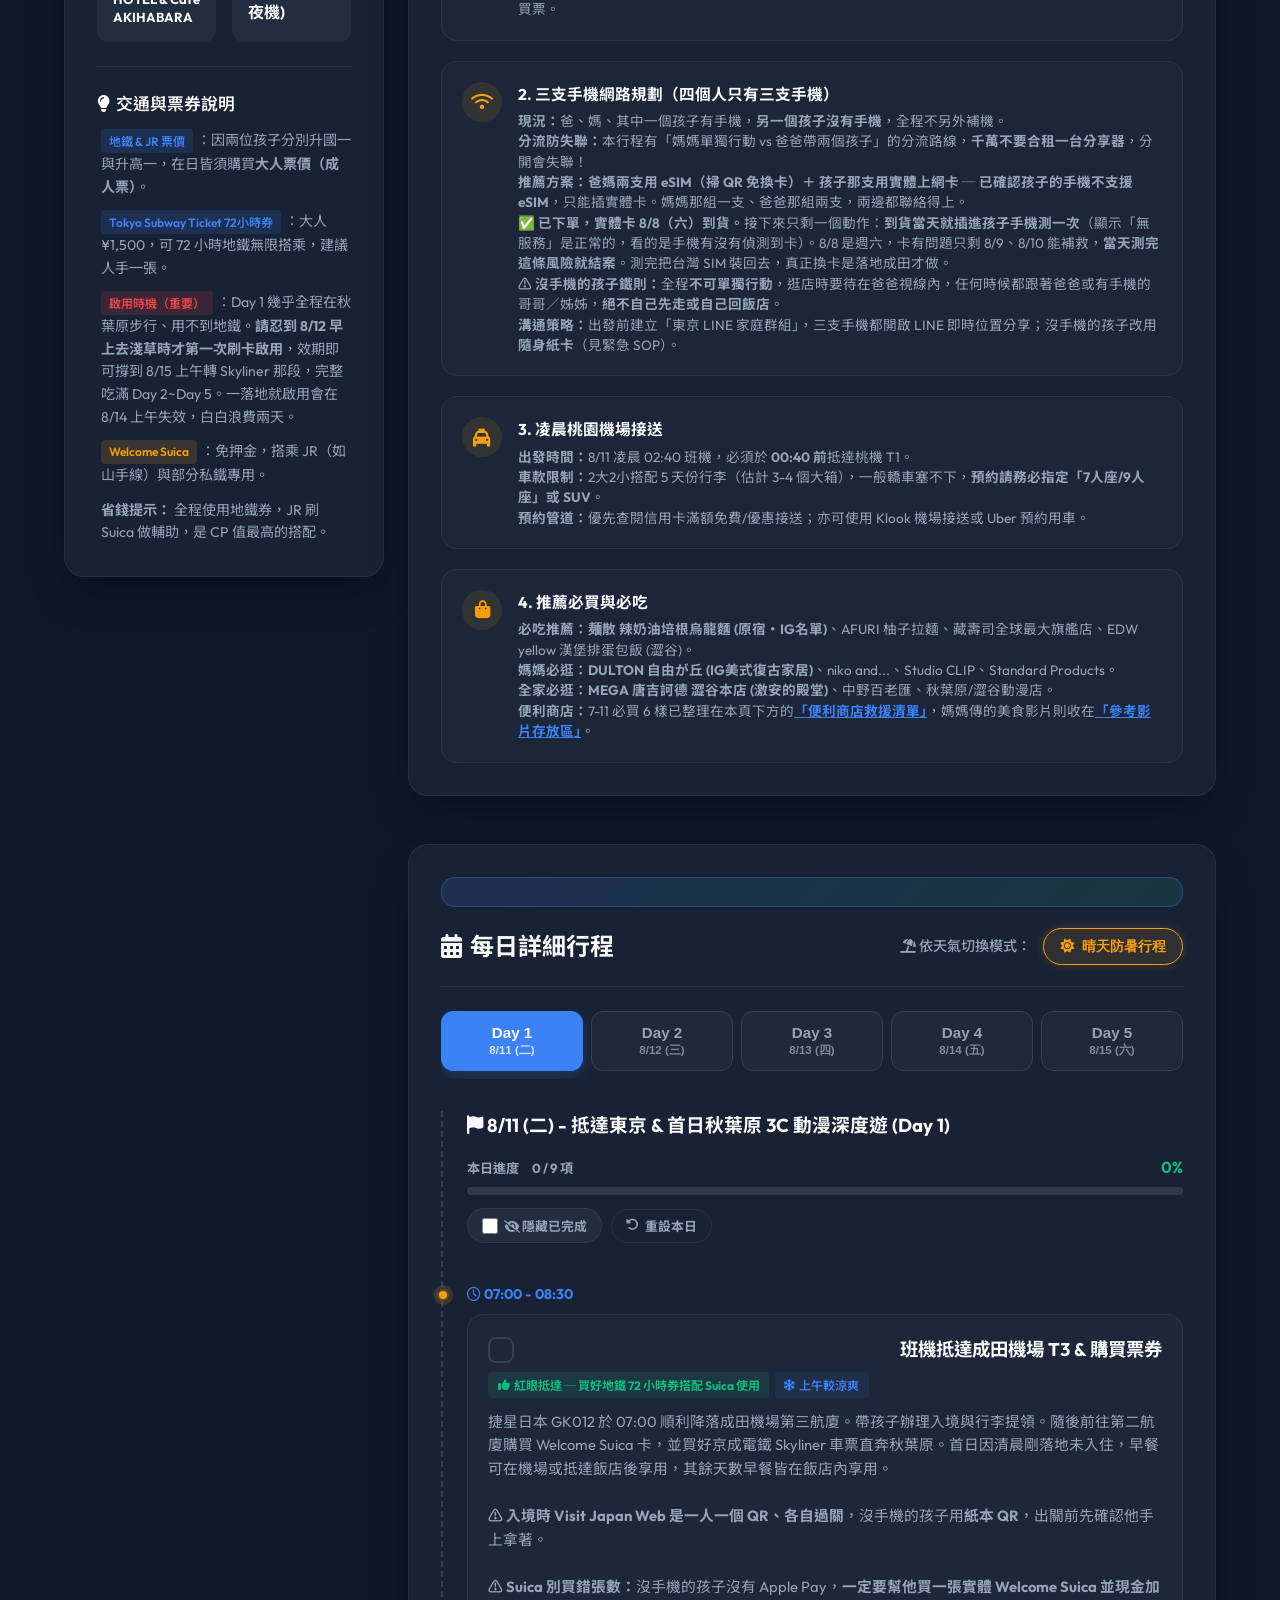
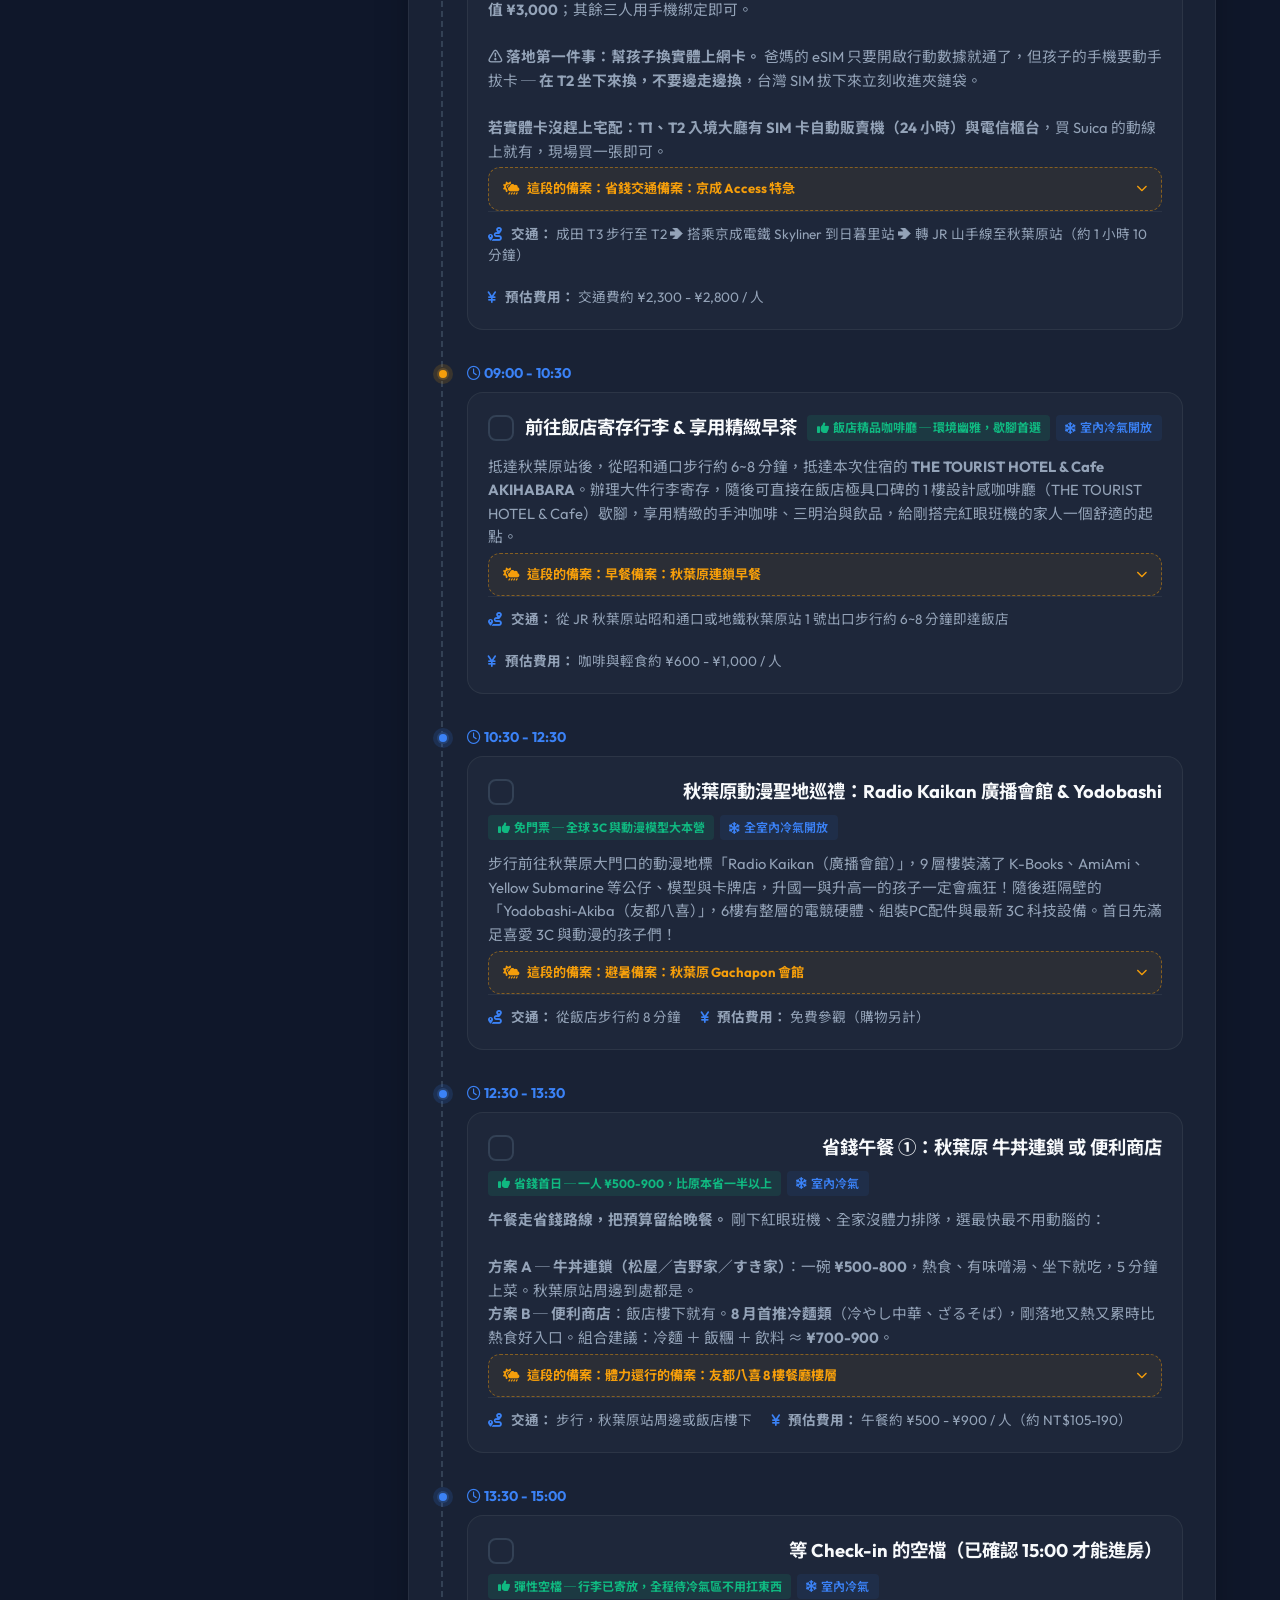
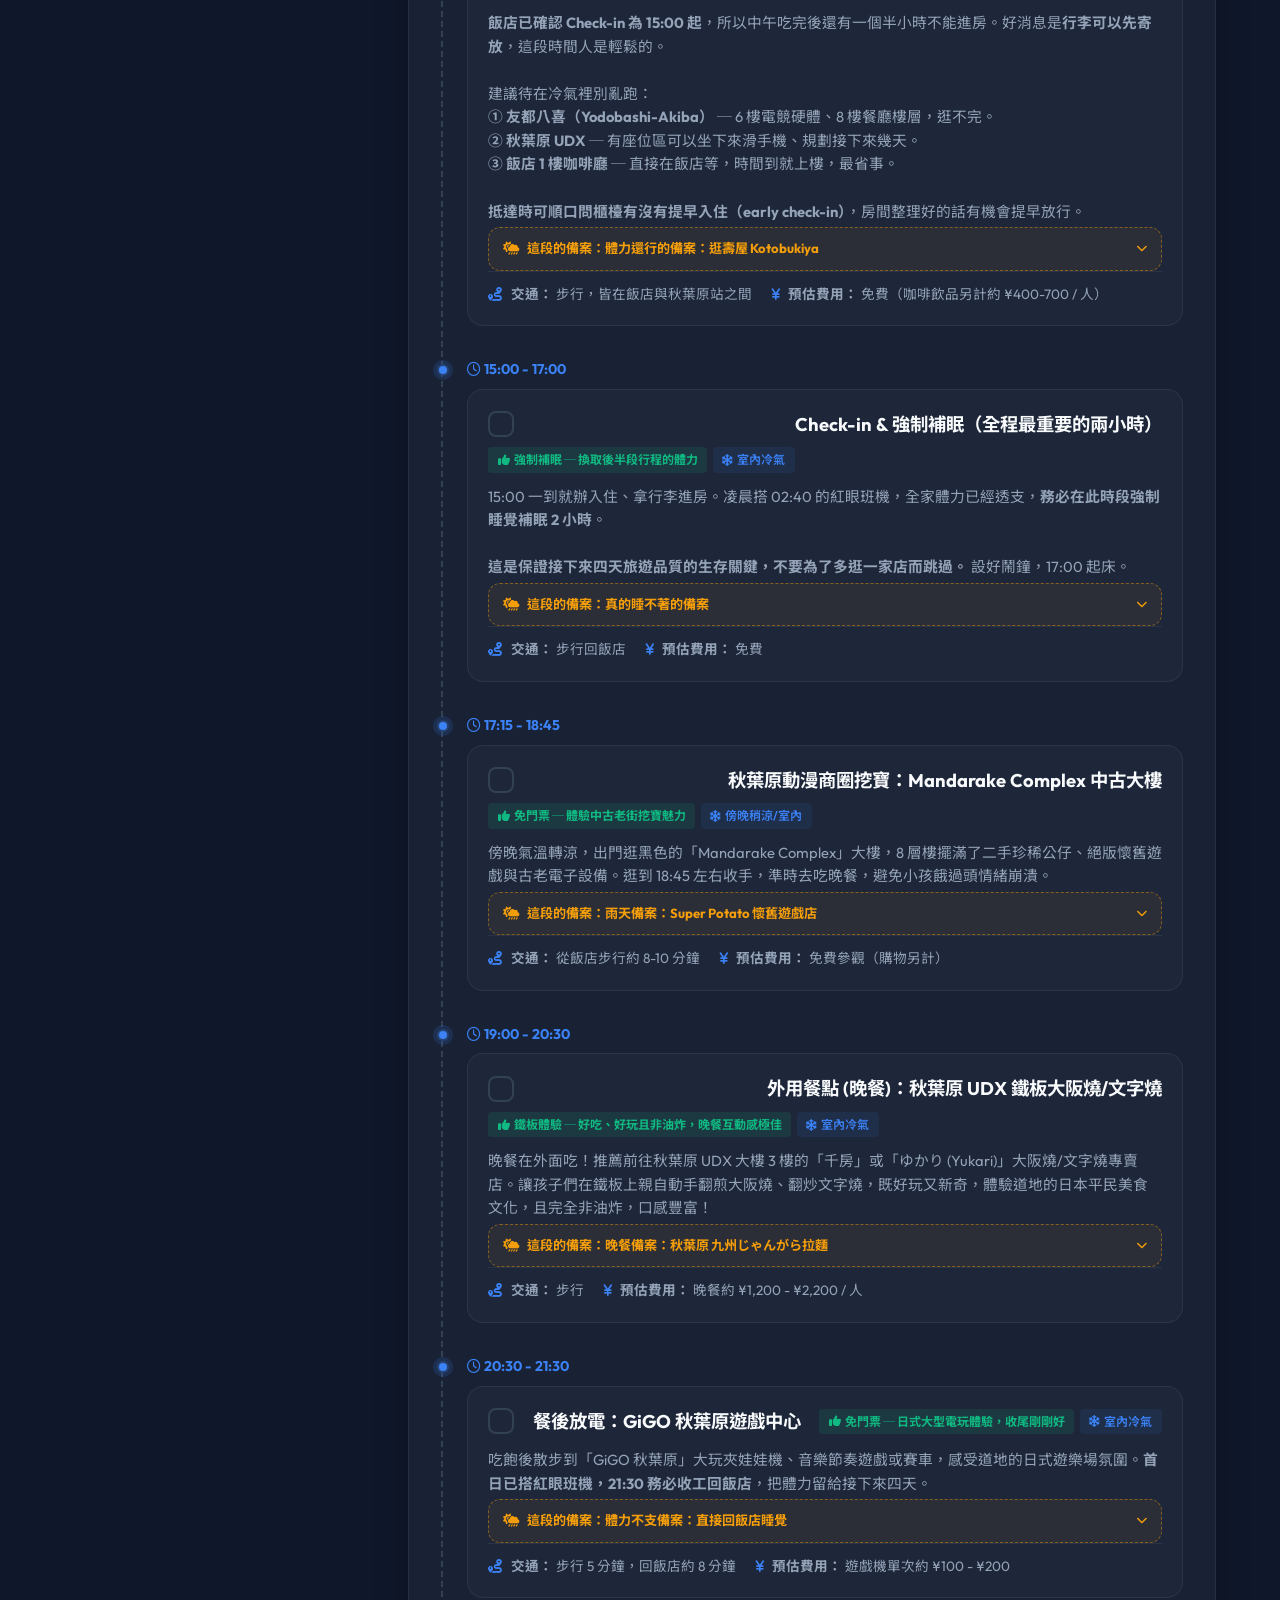
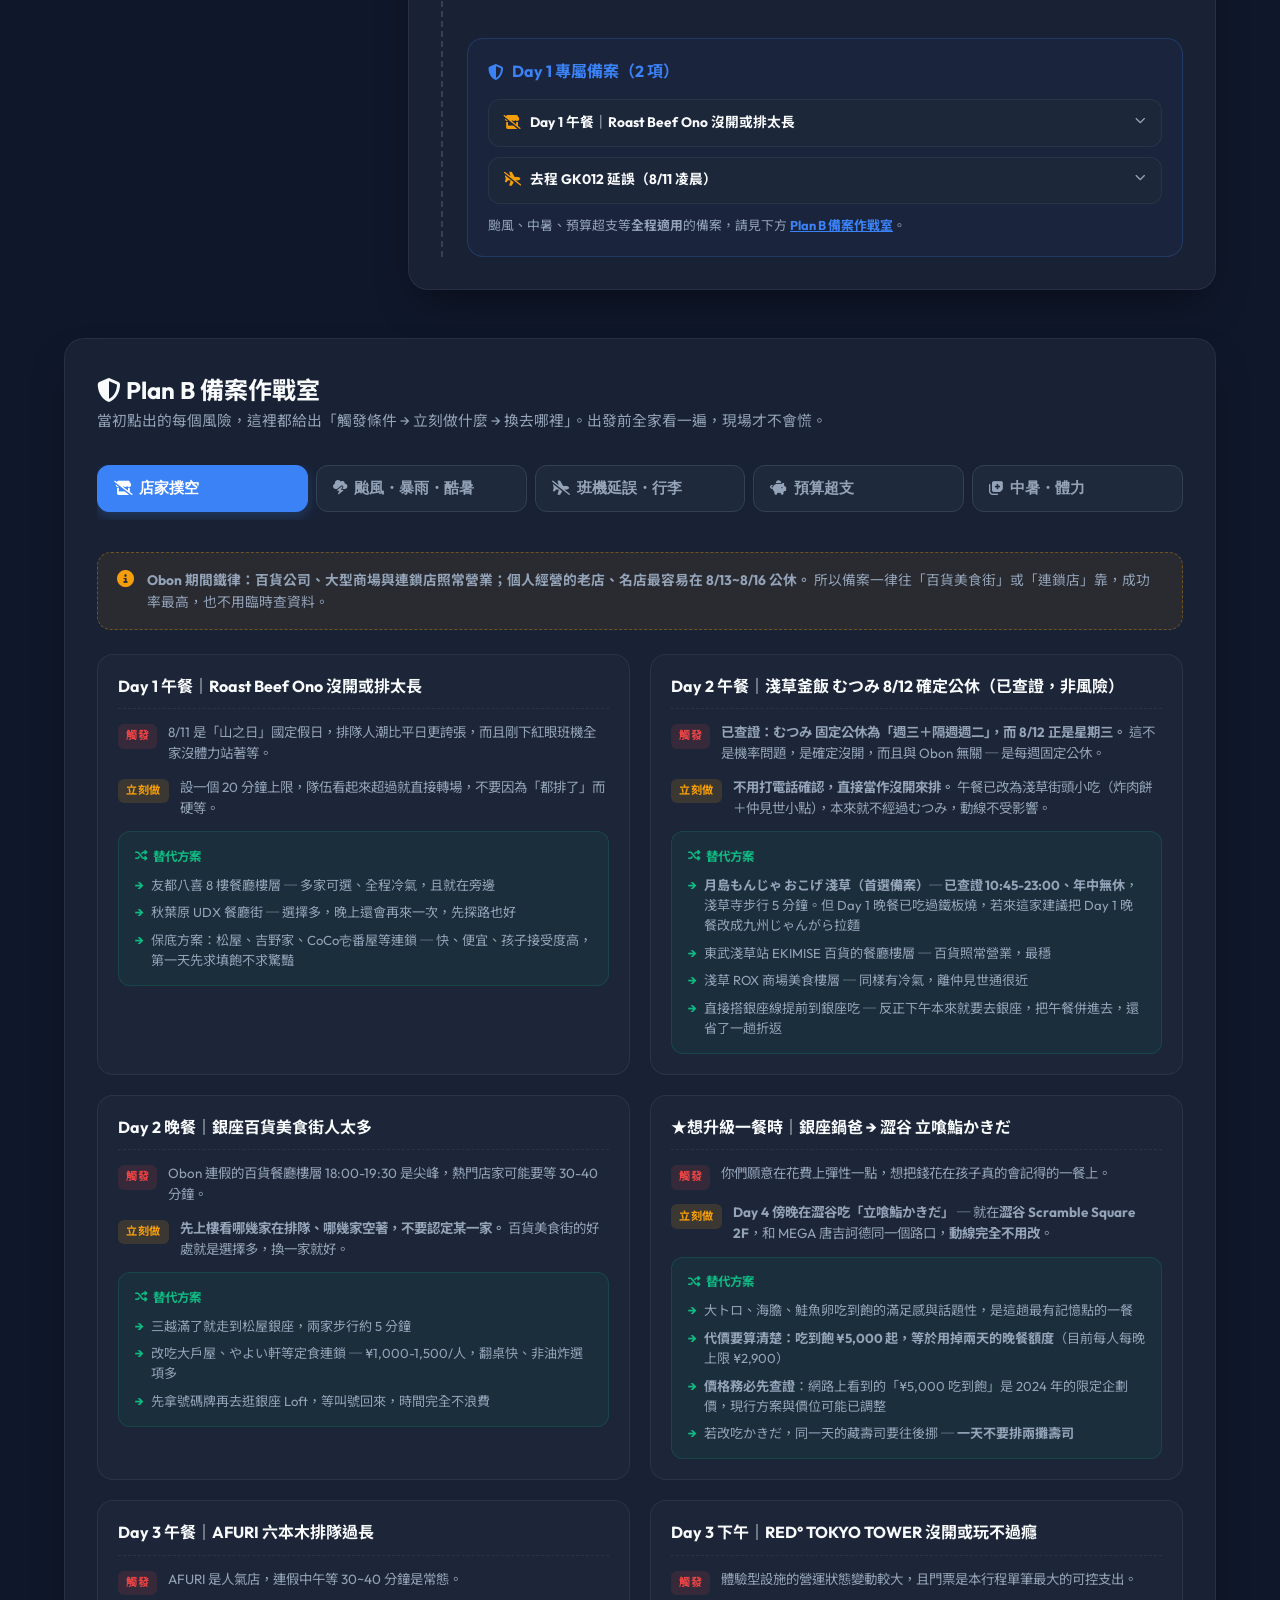
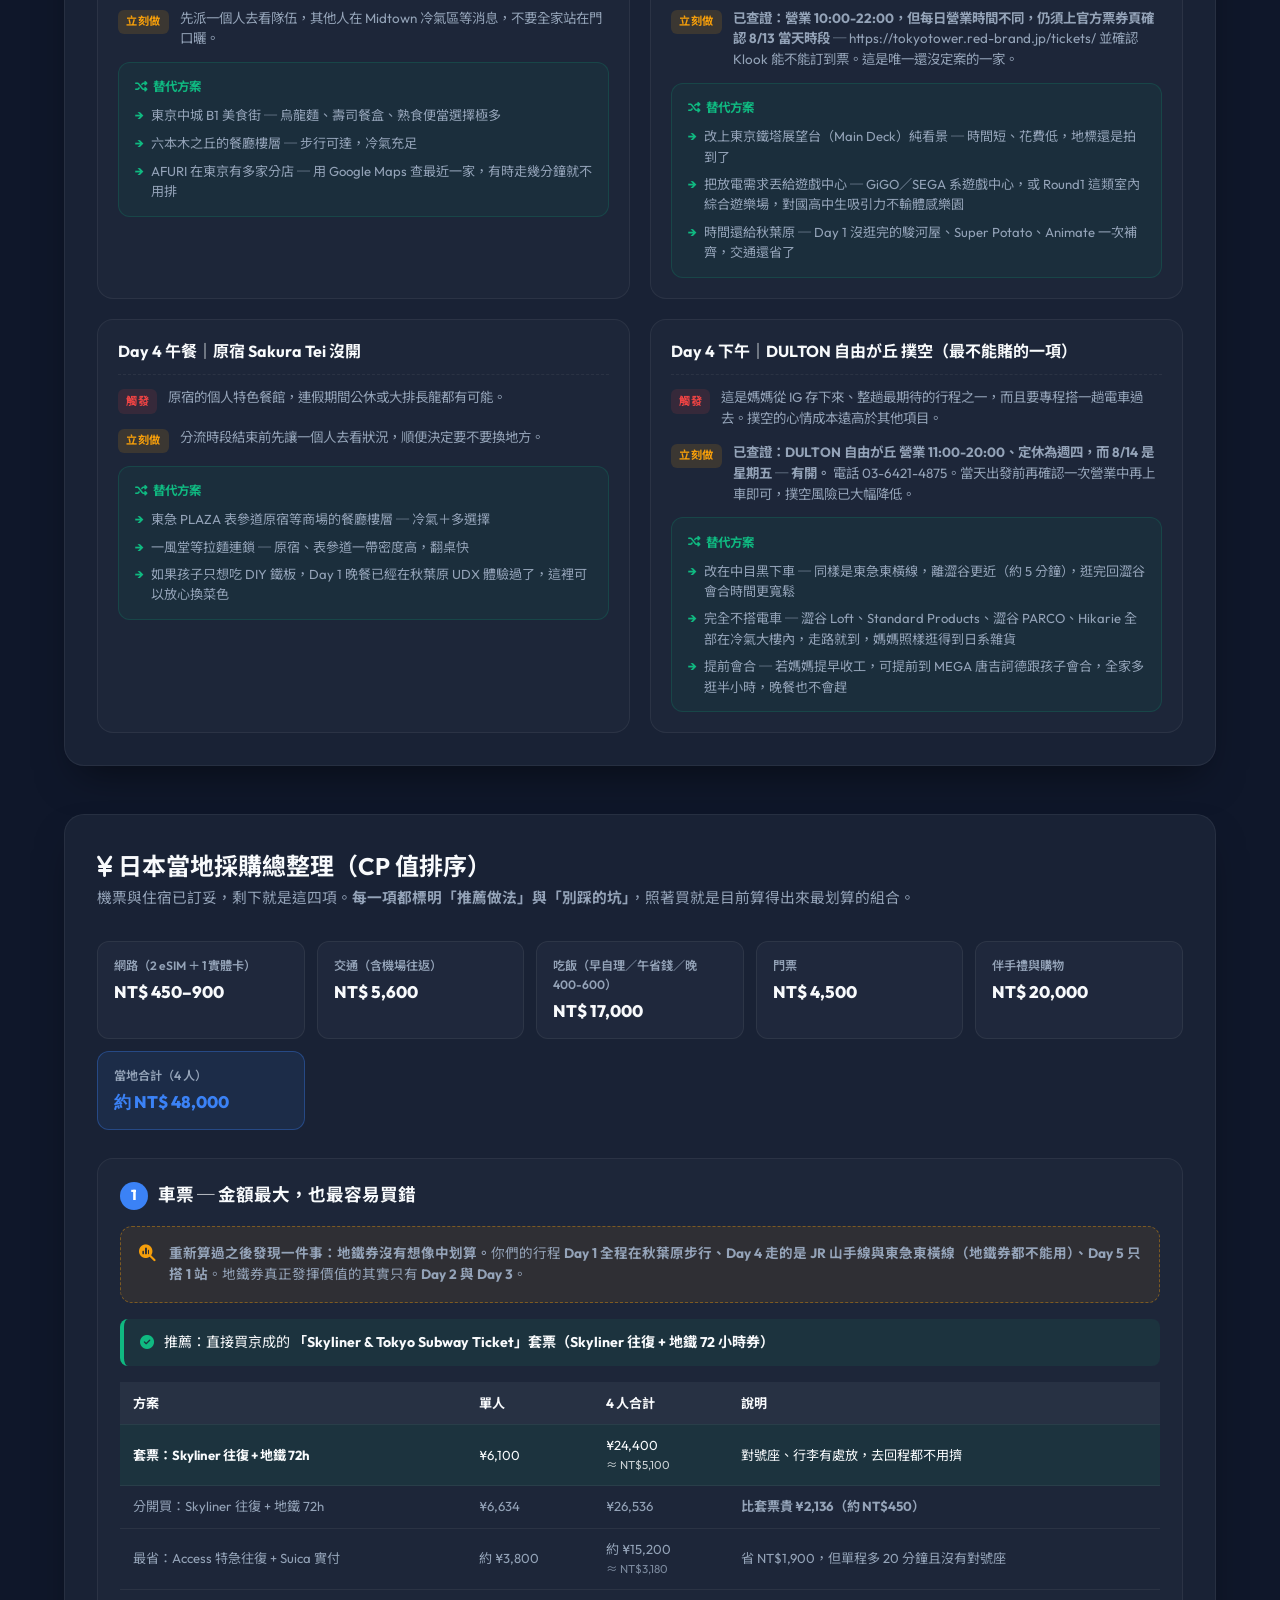
==== commit 9d1f8b3f: "fix: 依保單文件更新保險內容 — 三個待確認事項與已查明的理賠門檻 使用者提供繳費單與投保範圍表（國泰世紀產物 旅綜合保險 Z10 方案）。 讀完後發現三件事要先確認，因此把 prep-insur" ====
--- a/index.html
+++ b/index.html
@@ -965,6 +965,6 @@
         <p style="margin-top: 0.75rem;">© 2026 東京親子高 CP 值自由行指南. Designed for family of 4.</p>
     </footer>
 
-    <script src="app.js?v=4.2"></script>
+    <script src="app.js?v=4.3"></script>
 </body>
 </html>
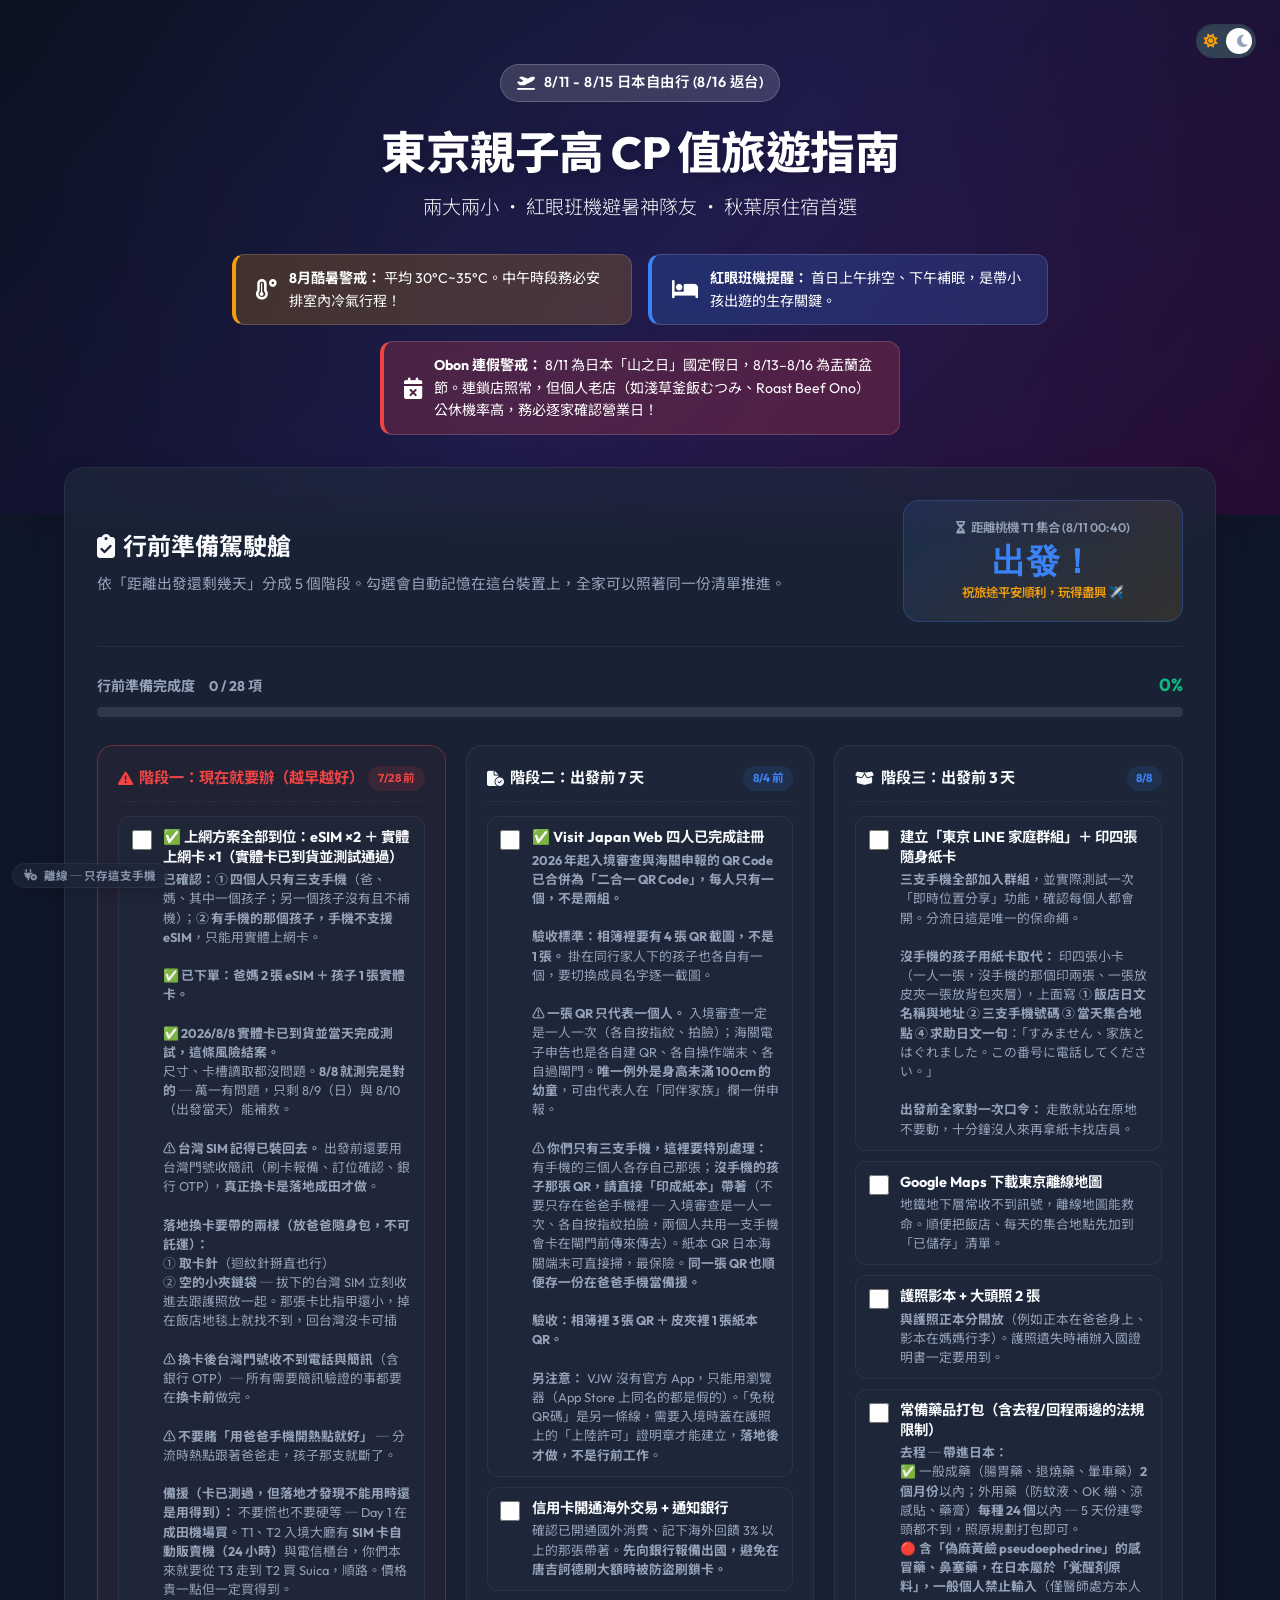
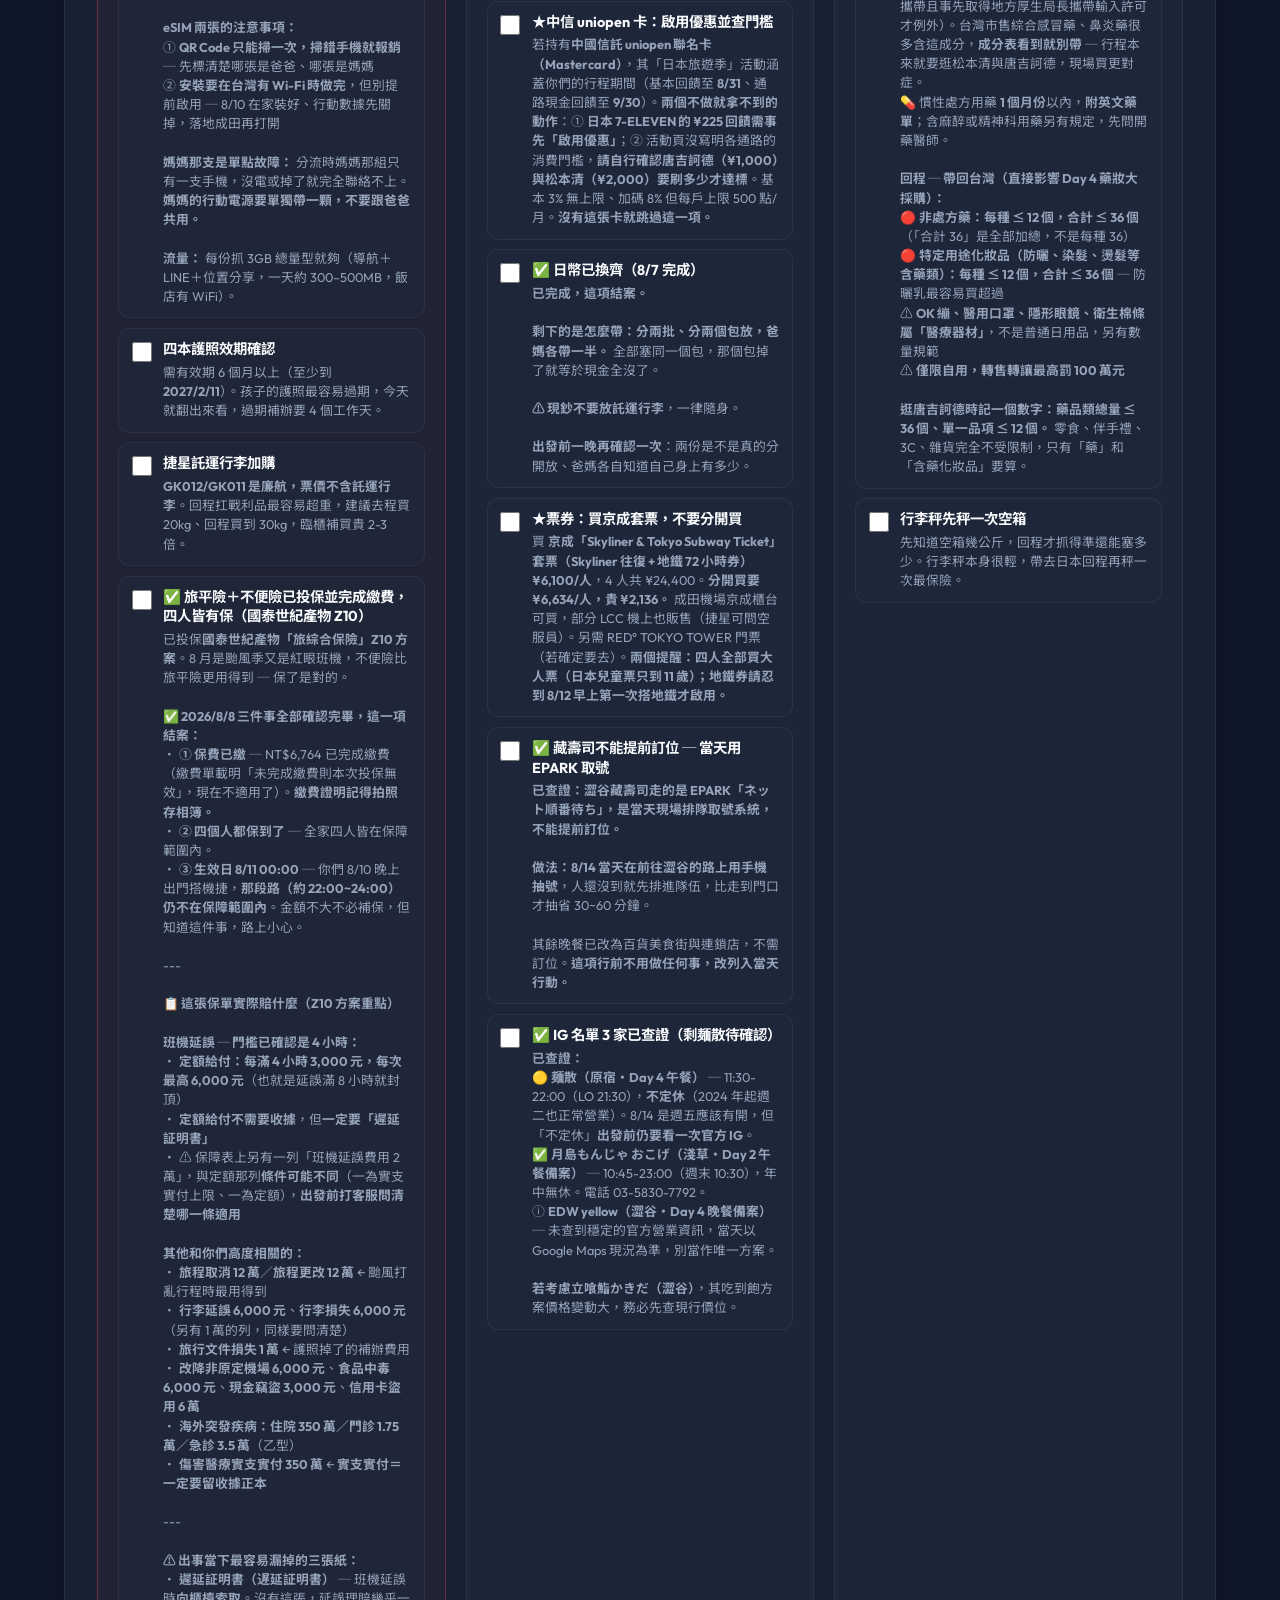
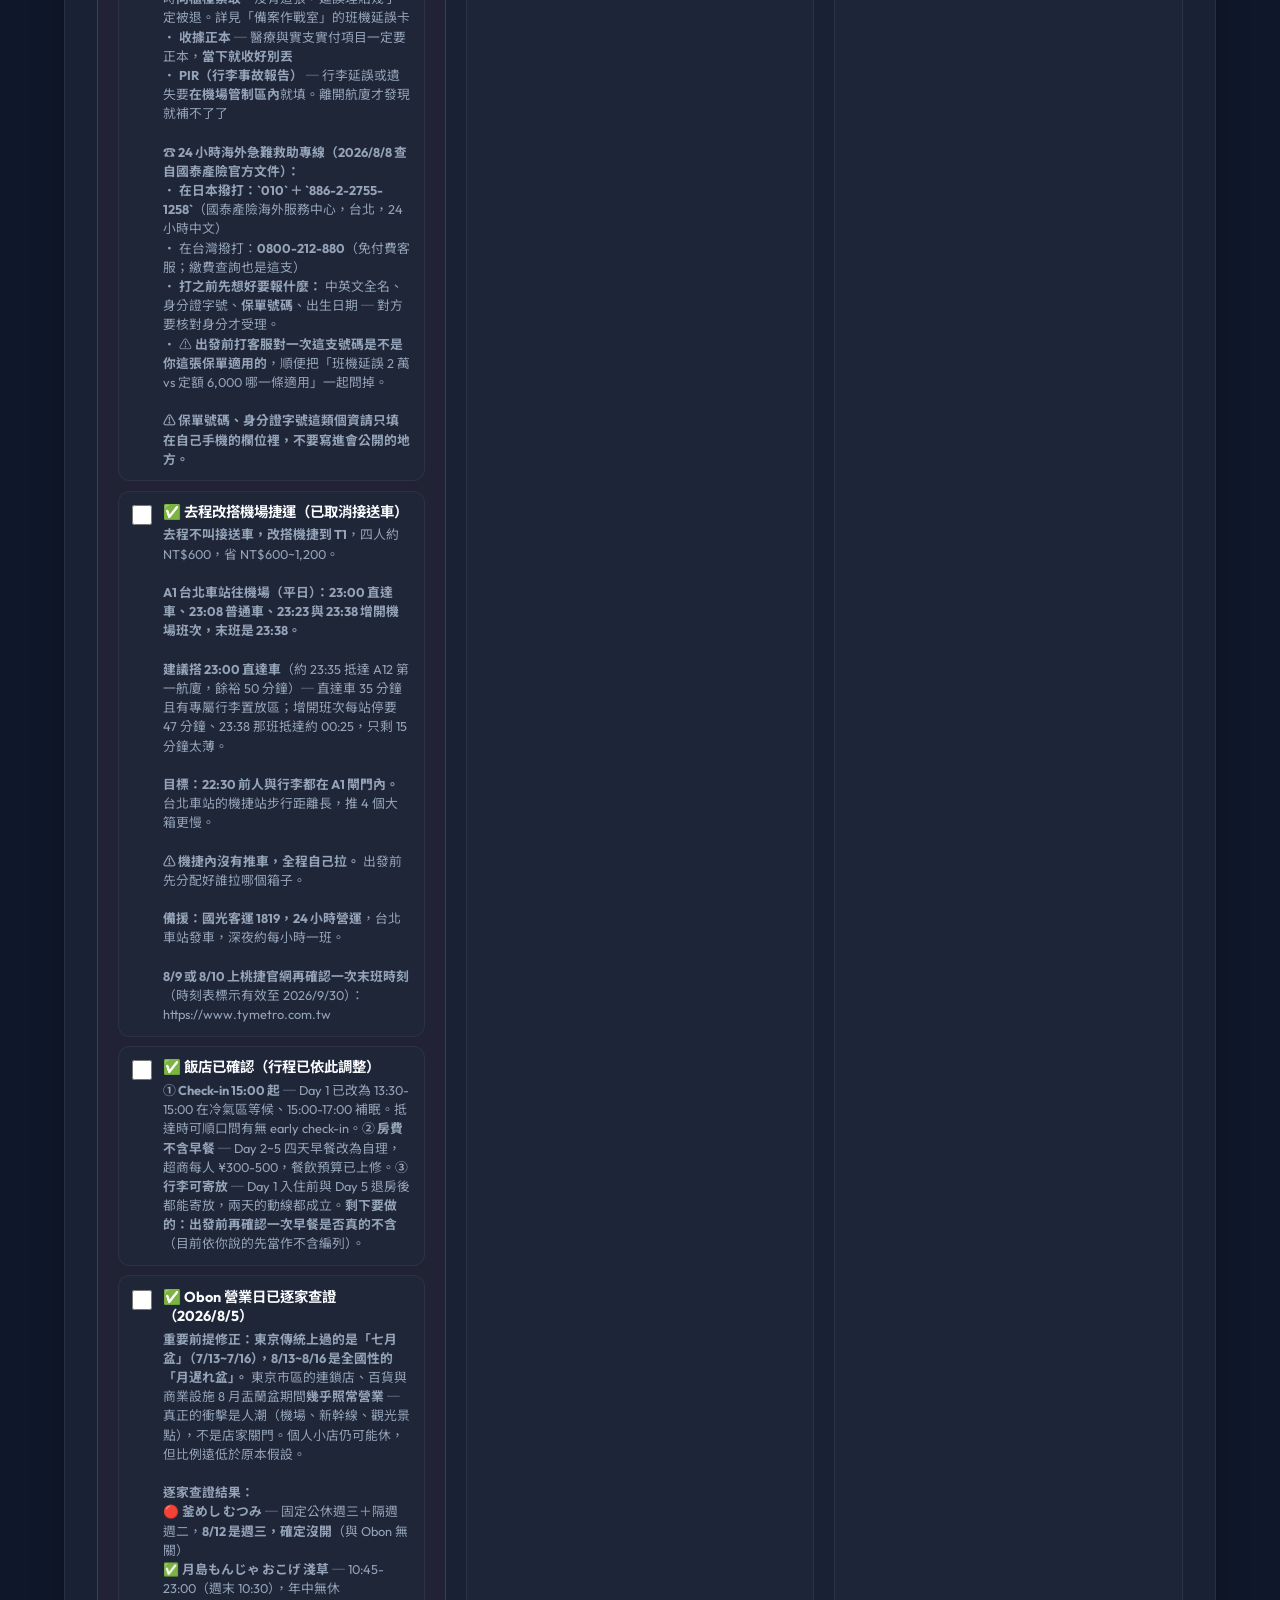
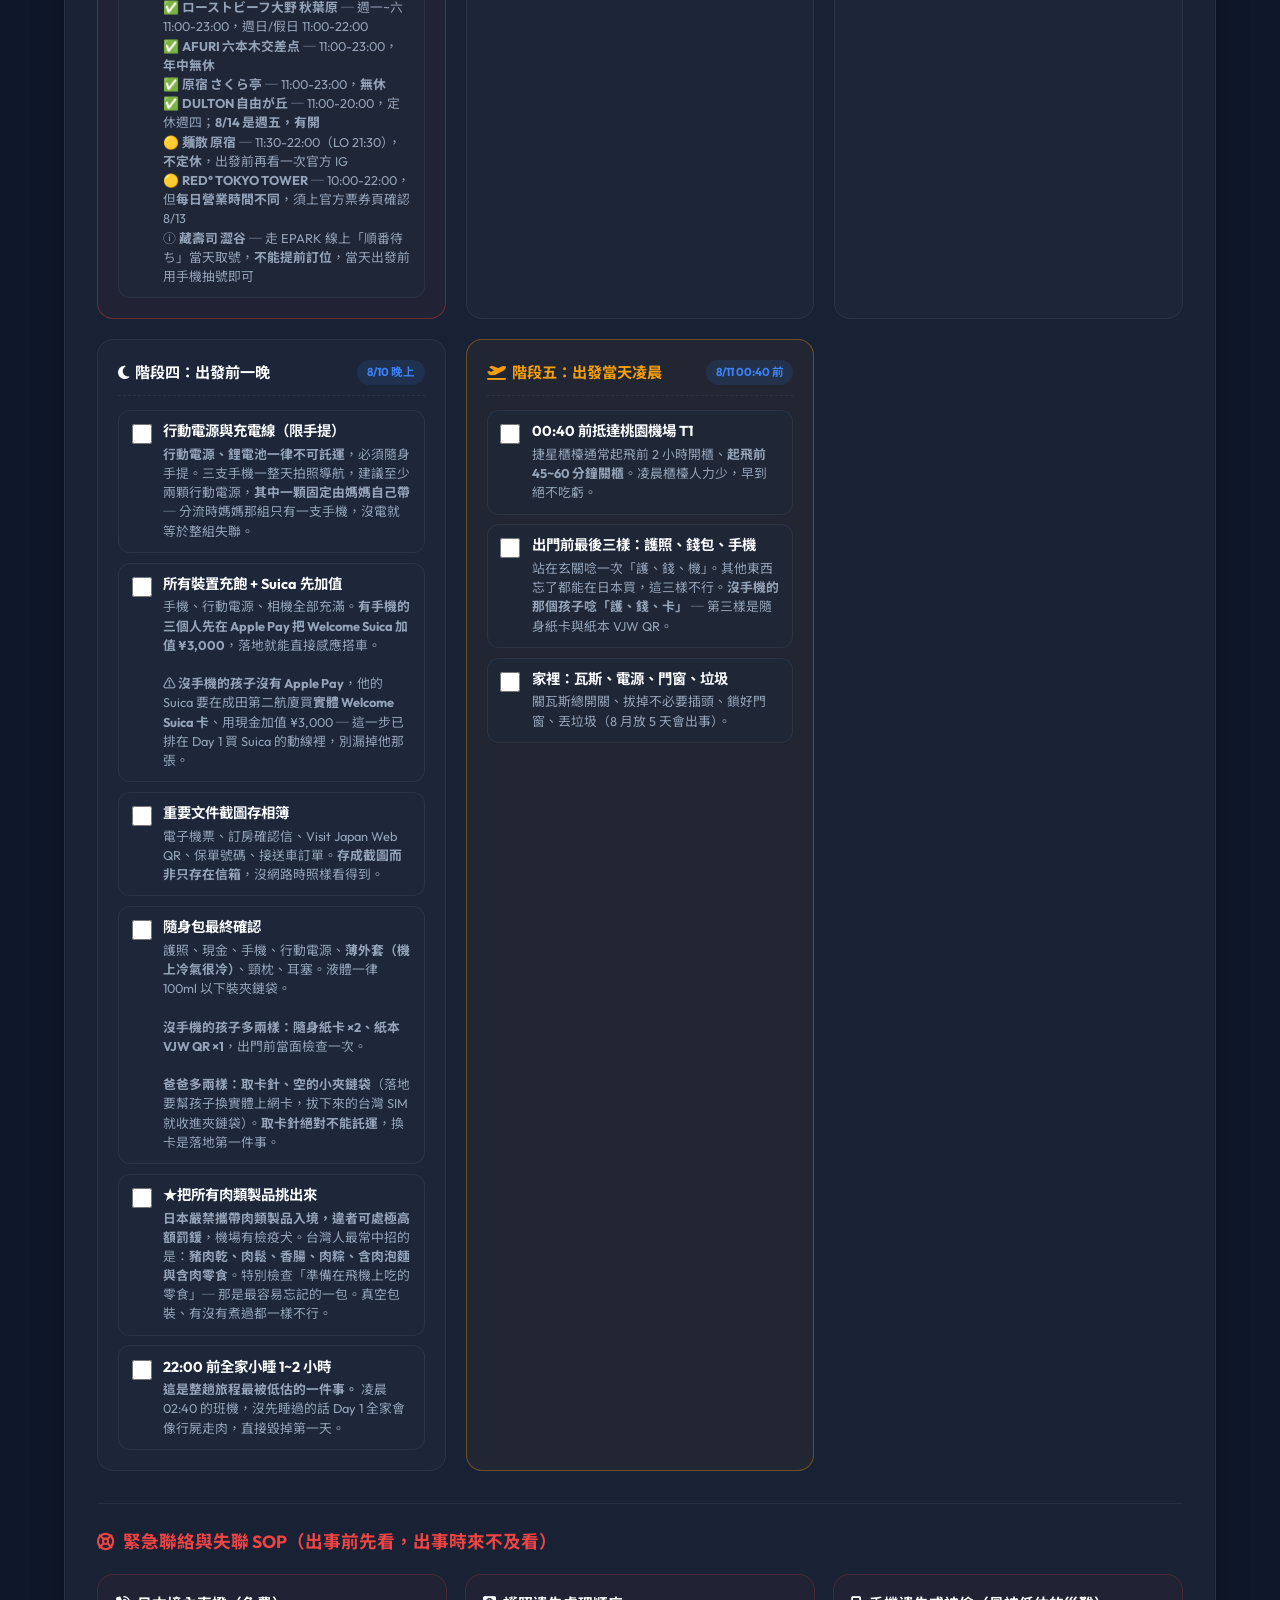
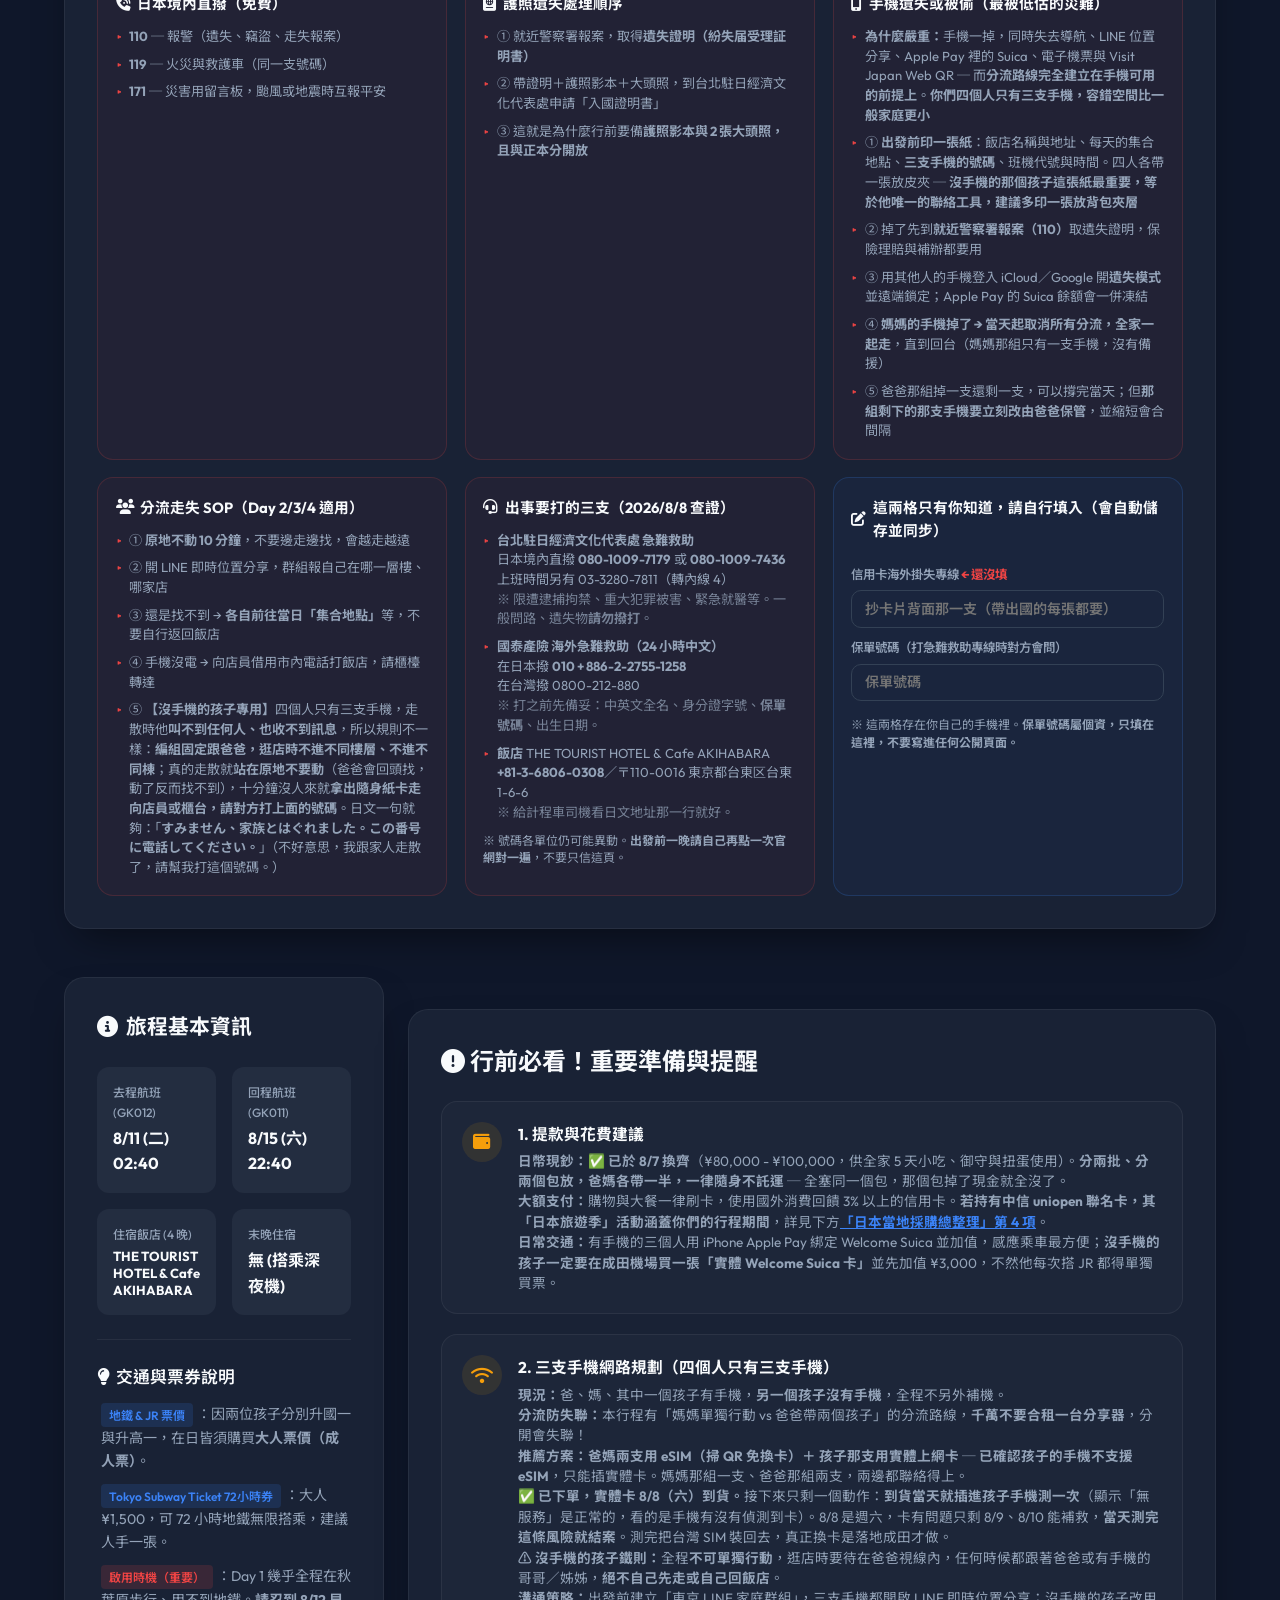
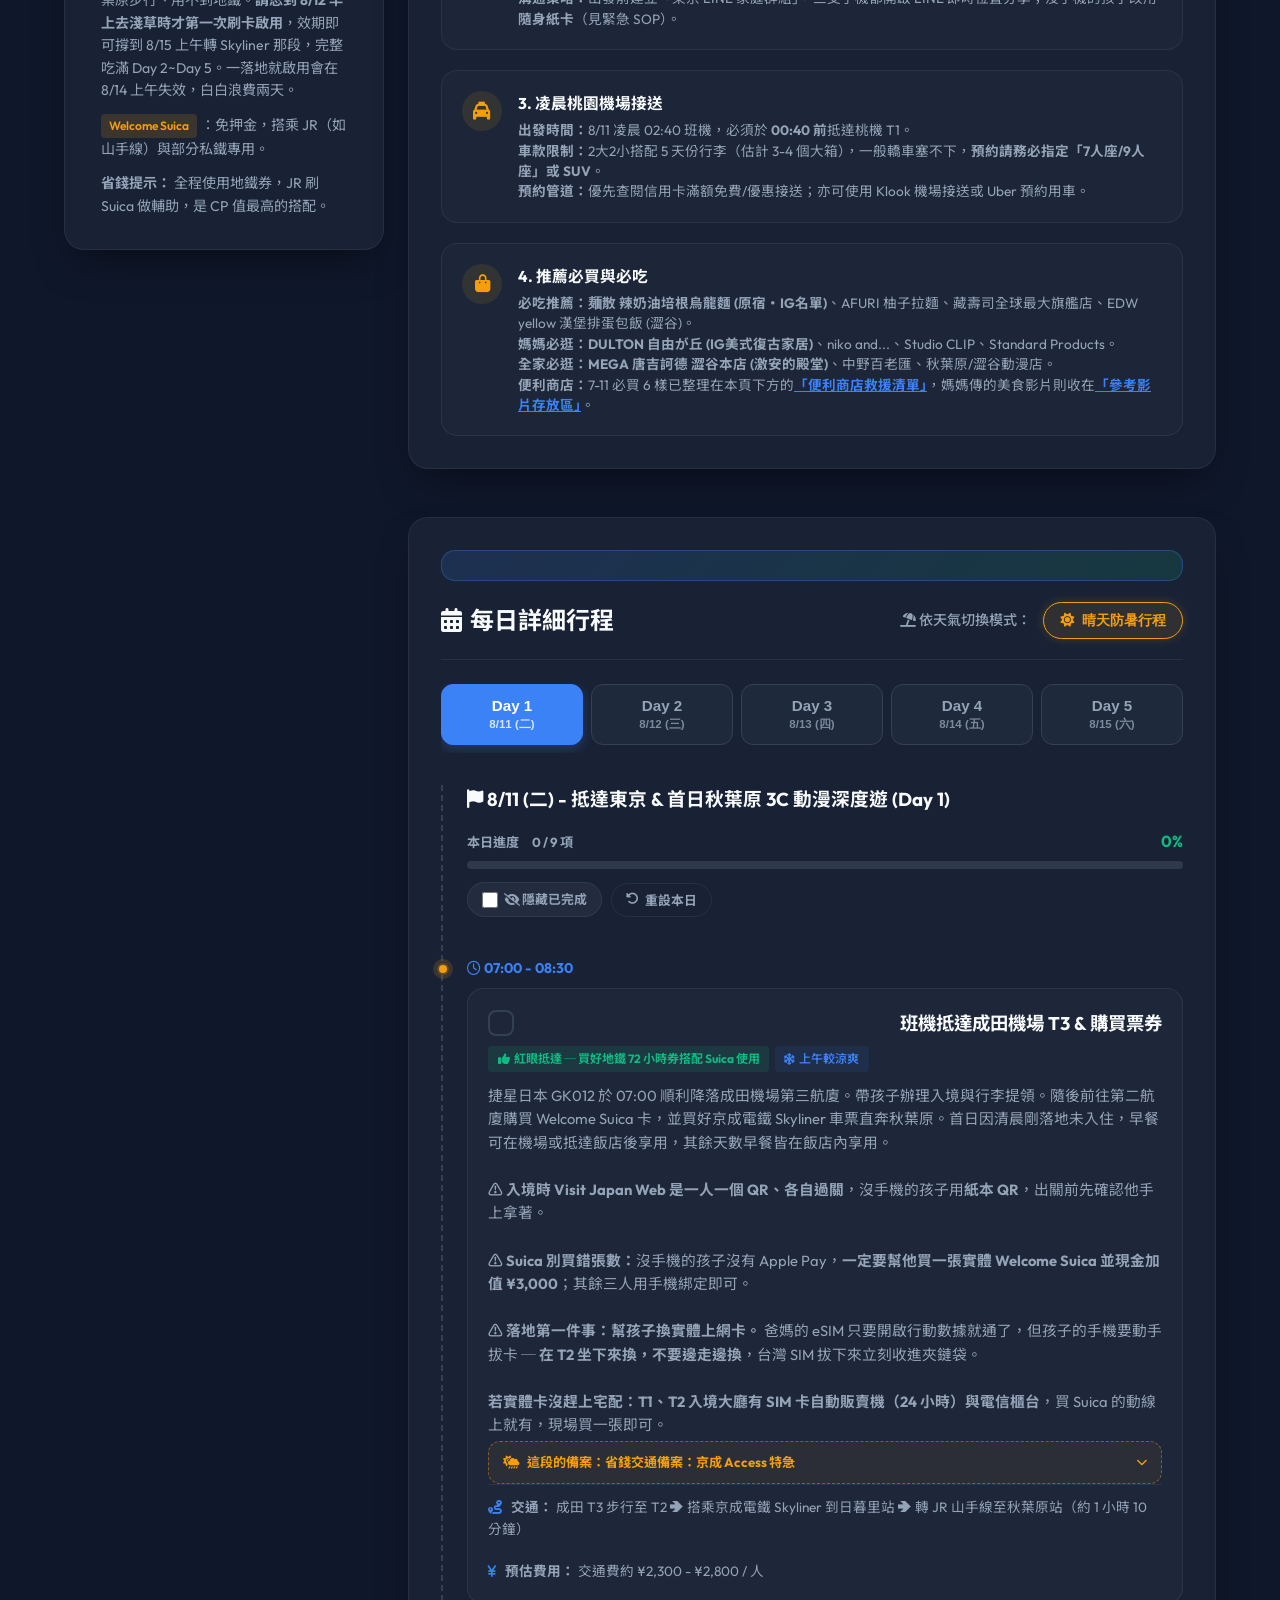
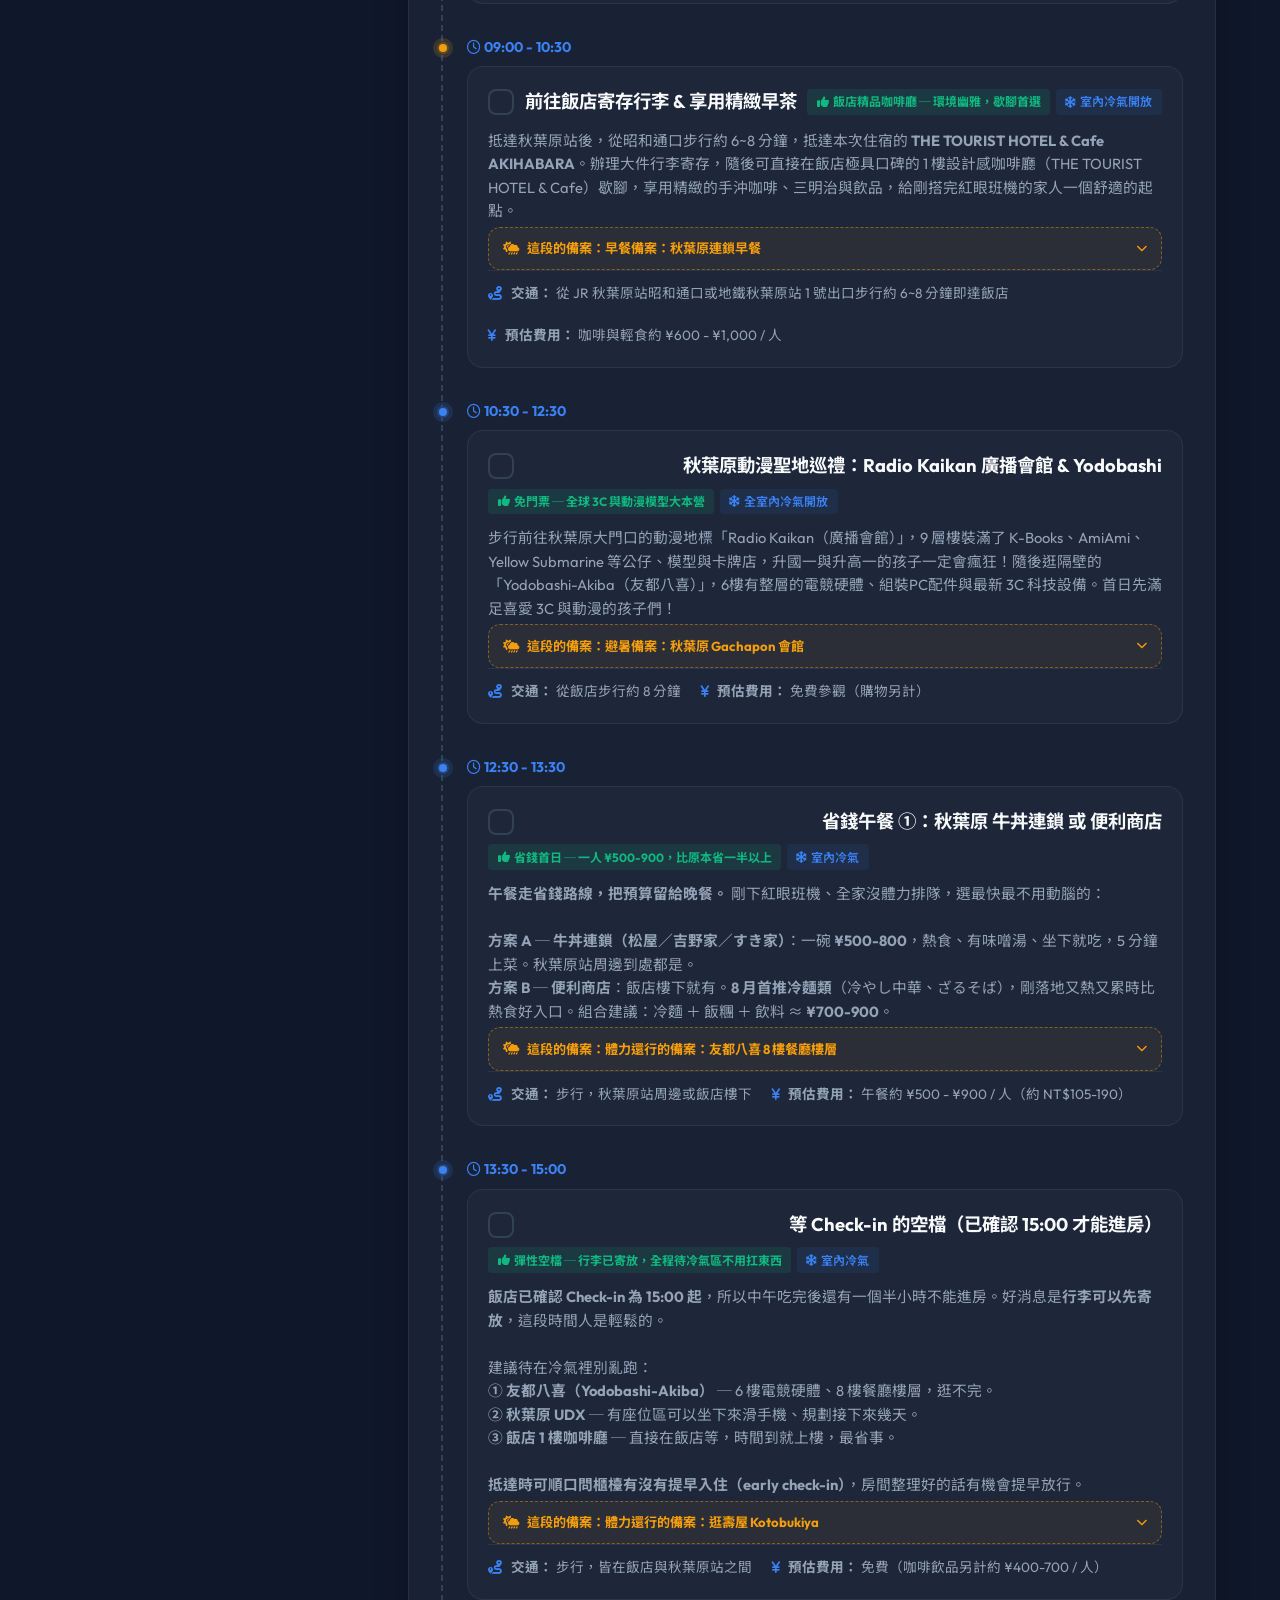
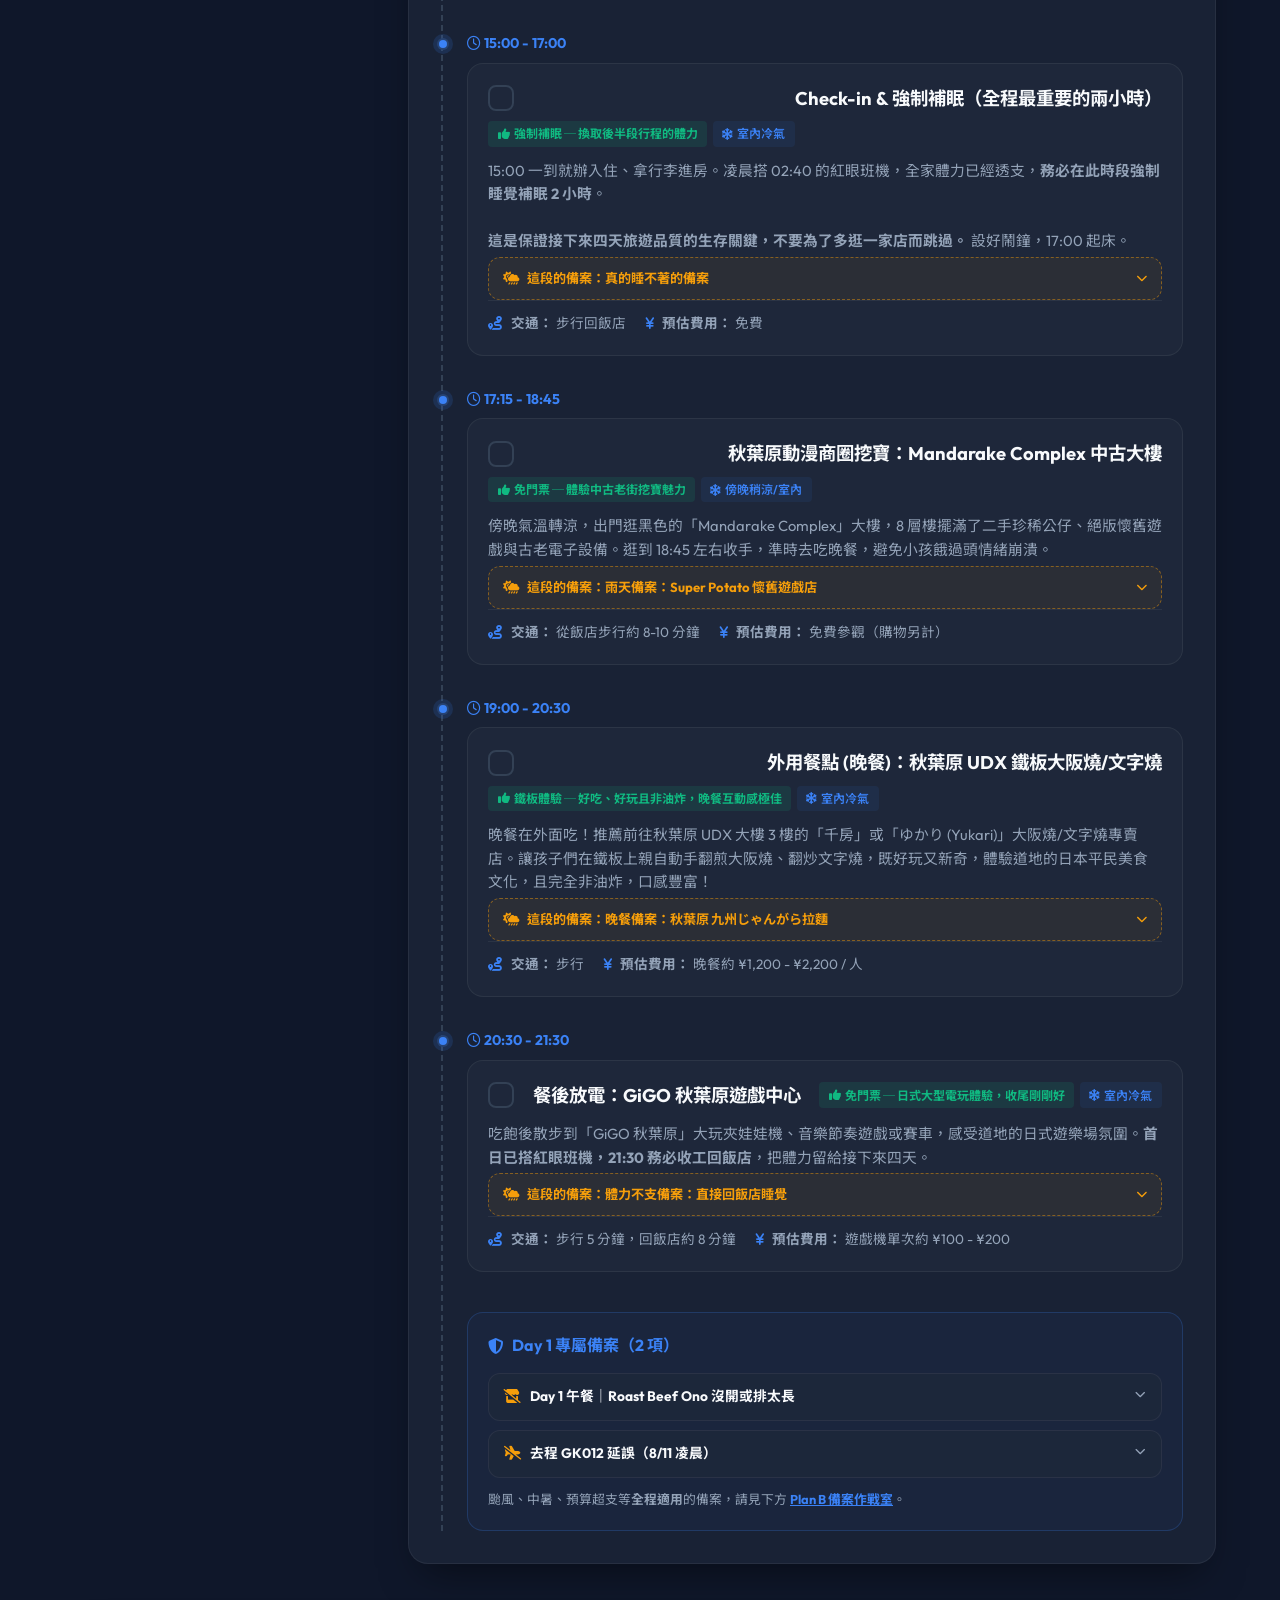
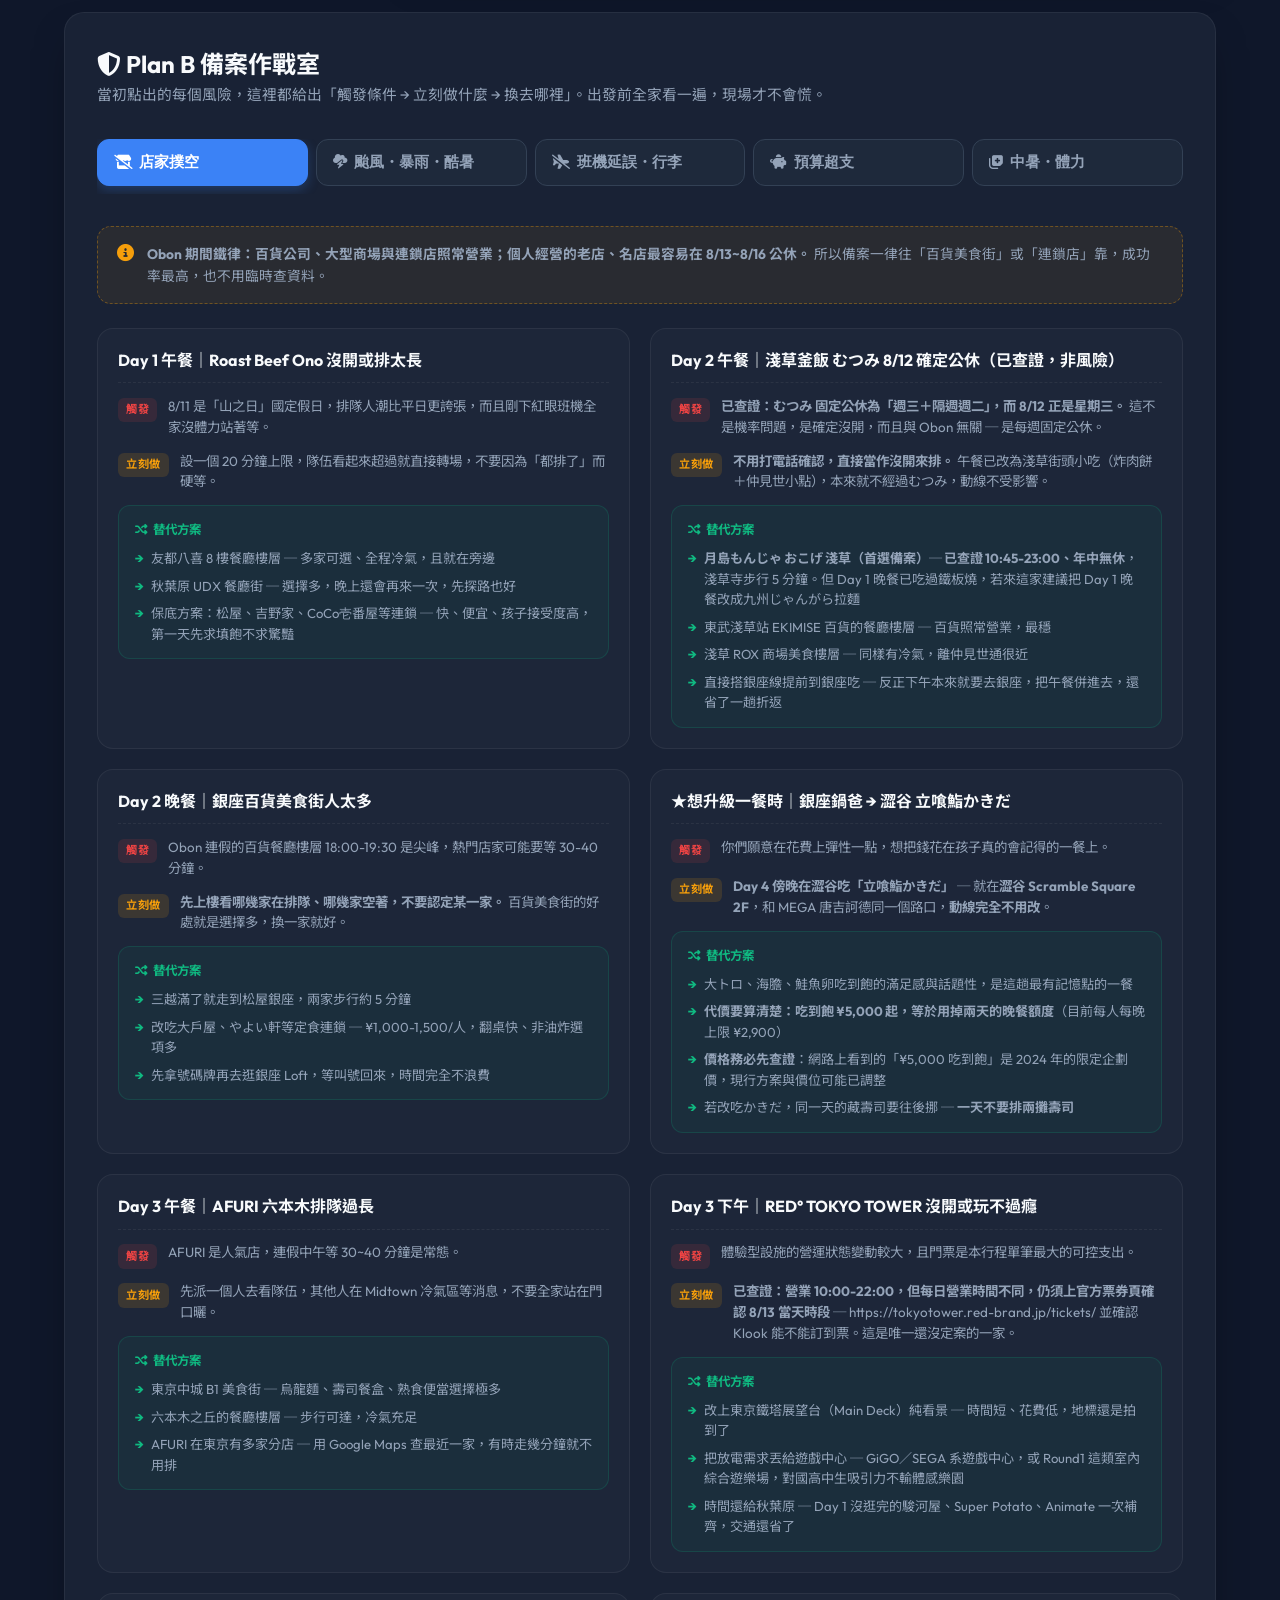
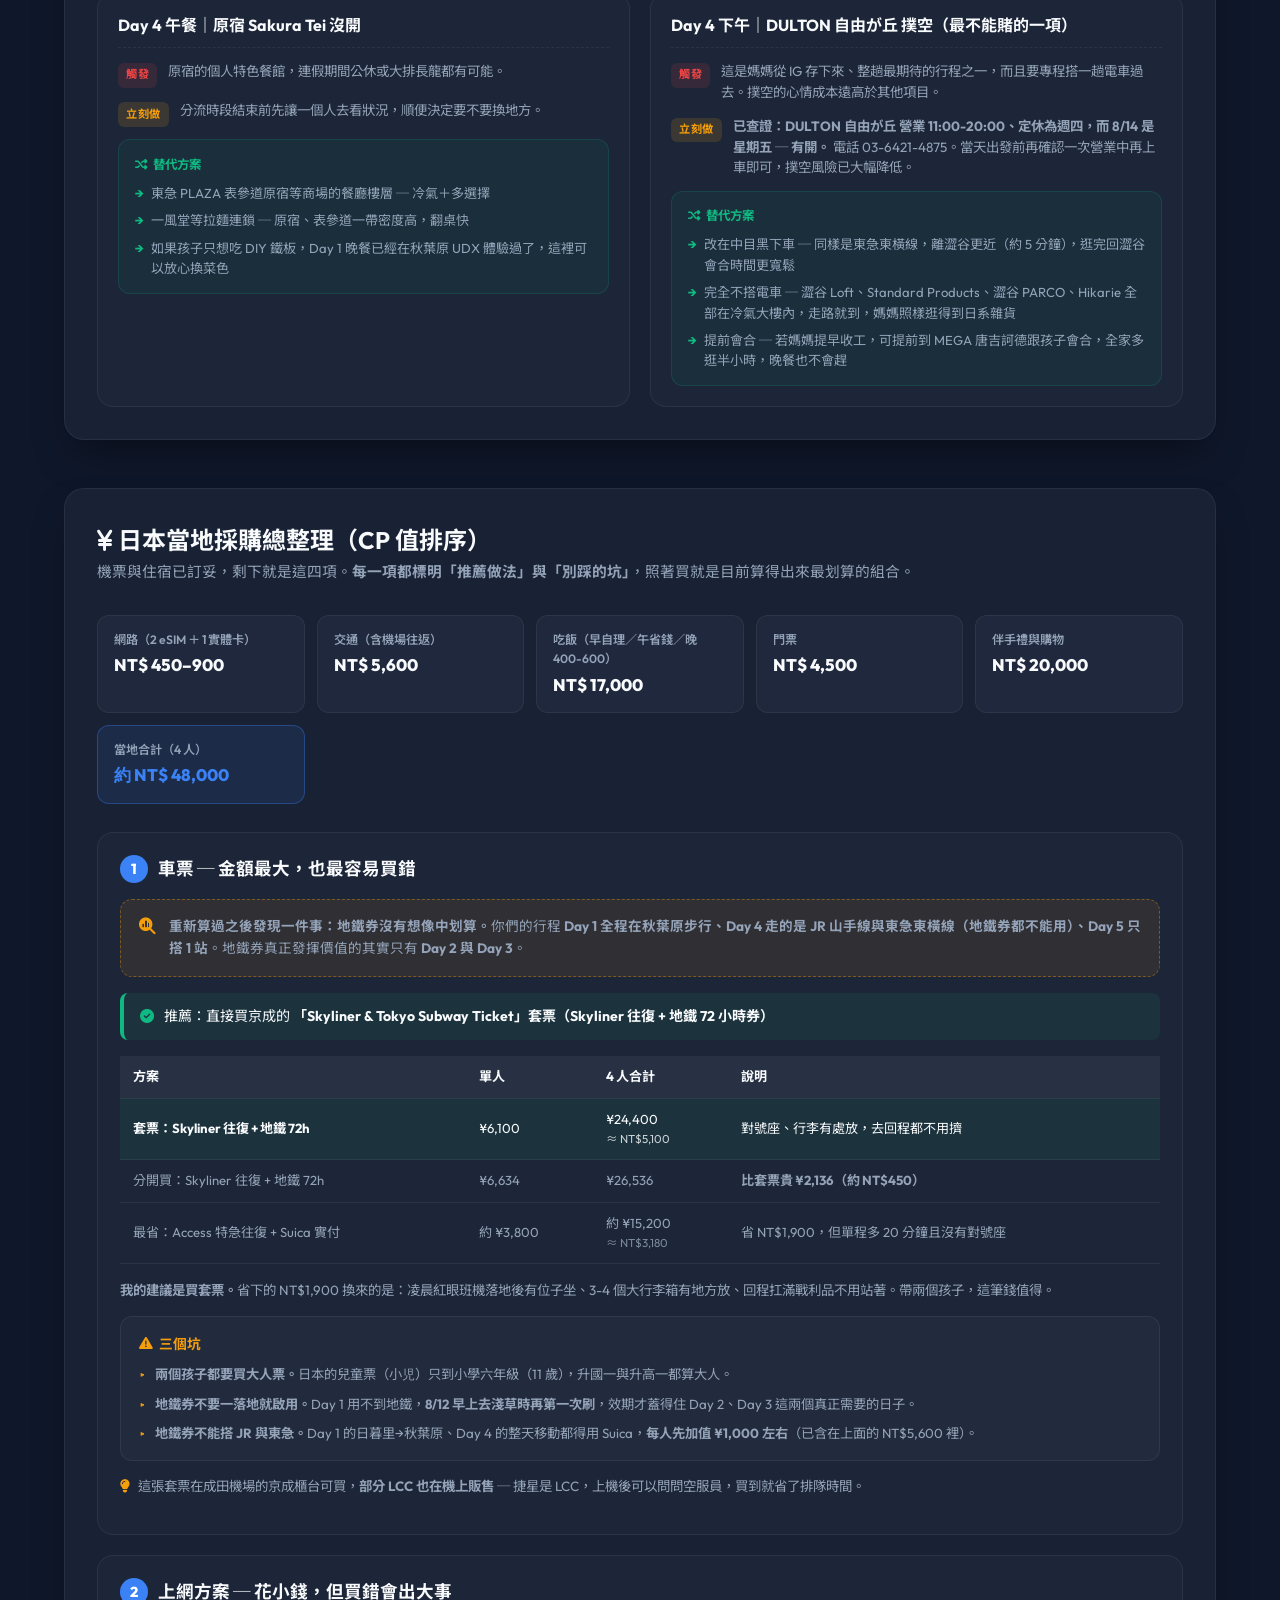
==== commit 8594f732: "feat: 上網卡與保險三件事全數結案，補上查證過的急難救助專線 行前清單兩項從待確認改為結案（2026-08-08 使用者確認）：  - prep-sim：實體上網卡已到貨並當天完成測試，尺寸與卡槽" ====
--- a/index.html
+++ b/index.html
@@ -129,15 +129,22 @@
                             <li>⑤ <strong>【沒手機的孩子專用】</strong>四個人只有三支手機，走散時他<strong>叫不到任何人、也收不到訊息</strong>，所以規則不一樣：<strong>編組固定跟爸爸，逛店時不進不同樓層、不進不同棟</strong>；真的走散就<strong>站在原地不要動</strong>（爸爸會回頭找，動了反而找不到），十分鐘沒人來就<strong>拿出隨身紙卡走向店員或櫃台，請對方打上面的號碼</strong>。日文一句就夠：「<strong>すみません、家族とはぐれました。この番号に電話してください。</strong>」（不好意思，我跟家人走散了，請幫我打這個號碼。）</li>
                         </ul>
                     </div>
+                    <div class="emergency-card">
+                        <h4><i class="fas fa-headset"></i> 出事要打的三支（2026/8/8 查證）</h4>
+                        <ul>
+                            <li><strong>台北駐日經濟文化代表處 急難救助</strong><br>日本境內直撥 <strong>080-1009-7179</strong> 或 <strong>080-1009-7436</strong><br>上班時間另有 03-3280-7811（轉內線 4）<br><span style="opacity:.75">※ 限遭逮捕拘禁、重大犯罪被害、緊急就醫等。一般問路、遺失物<strong>請勿撥打</strong>。</span></li>
+                            <li><strong>國泰產險 海外急難救助（24 小時中文）</strong><br>在日本撥 <strong>010 + 886-2-2755-1258</strong><br>在台灣撥 0800-212-880<br><span style="opacity:.75">※ 打之前先備妥：中英文全名、身分證字號、<strong>保單號碼</strong>、出生日期。</span></li>
+                            <li><strong>飯店</strong> THE TOURIST HOTEL &amp; Cafe AKIHABARA<br><strong>+81-3-6806-0308</strong>／〒110-0016 東京都台東区台東1-6-6<br><span style="opacity:.75">※ 給計程車司機看日文地址那一行就好。</span></li>
+                        </ul>
+                        <p class="fill-in-note">※ 號碼各單位仍可能異動。<strong>出發前一晚請自己再點一次官網對一遍</strong>，不要只信這頁。</p>
+                    </div>
                     <div class="emergency-card fill-in">
-                        <h4><i class="fas fa-pen-to-square"></i> 出發前請自行填入（會自動儲存）</h4>
-                        <label for="em-office">台北駐日經濟文化代表處 急難救助行動電話</label>
-                        <input type="text" id="em-office" placeholder="請至代表處官網抄下最新號碼">
-                        <label for="em-card">信用卡海外掛失專線</label>
-                        <input type="text" id="em-card" placeholder="例如：+886-2-xxxx-xxxx">
-                        <label for="em-insurance">旅平險／不便險 24 小時理賠專線 <strong style="color: var(--danger);">← 已投保，這欄還是空的就快填</strong></label>
-                        <input type="text" id="em-insurance" placeholder="保單上的海外服務電話（順便把保單號碼也記在後面）">
-                        <p class="fill-in-note">※ 急難救助電話各單位會異動，本頁不預填號碼，請出發前親自到官網確認再填，避免抄到失效號碼。</p>
+                        <h4><i class="fas fa-pen-to-square"></i> 這兩格只有你知道，請自行填入（會自動儲存並同步）</h4>
+                        <label for="em-card">信用卡海外掛失專線 <strong style="color: var(--danger);">← 還沒填</strong></label>
+                        <input type="text" id="em-card" placeholder="抄卡片背面那一支（帶出國的每張都要）">
+                        <label for="em-insurance">保單號碼（打急難救助專線時對方會問）</label>
+                        <input type="text" id="em-insurance" placeholder="保單號碼">
+                        <p class="fill-in-note">※ 這兩格存在你自己的手機裡。<strong>保單號碼屬個資，只填在這裡，不要寫進任何公開頁面。</strong></p>
                     </div>
                 </div>
             </div>
